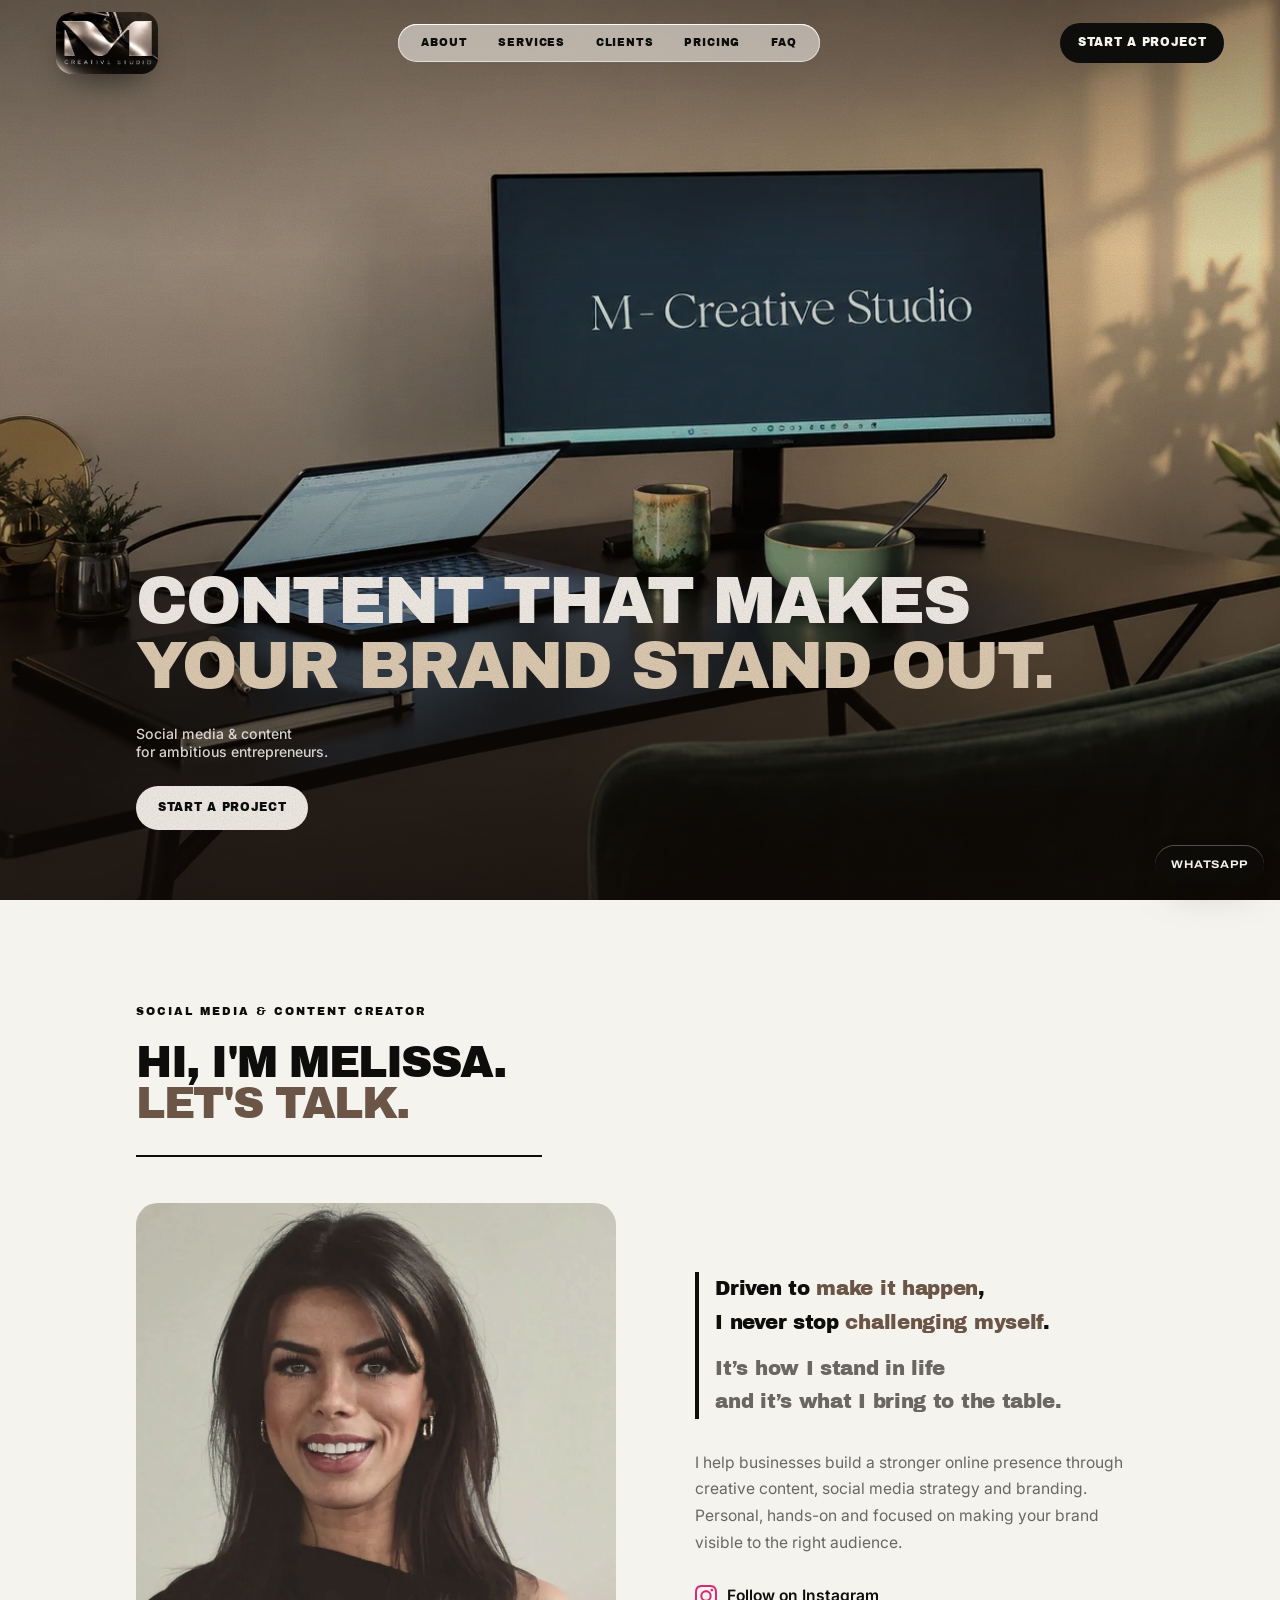
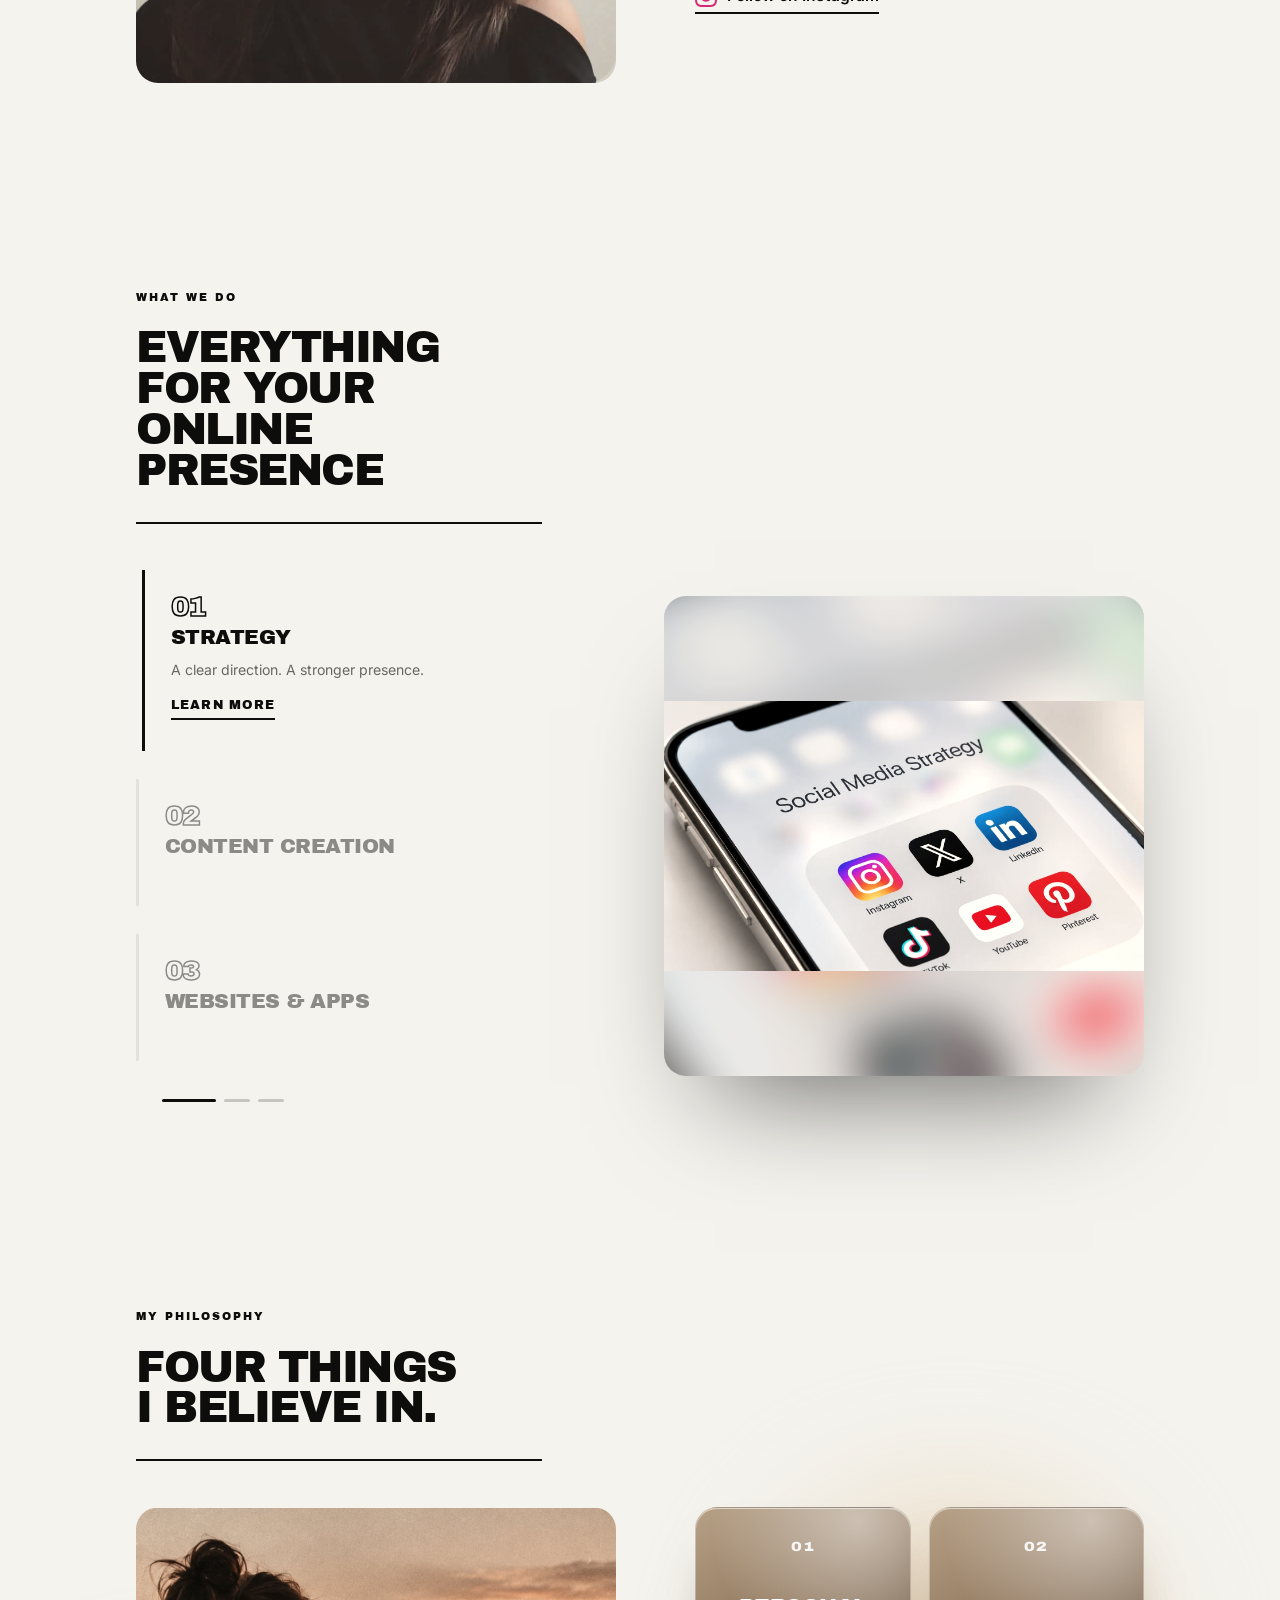
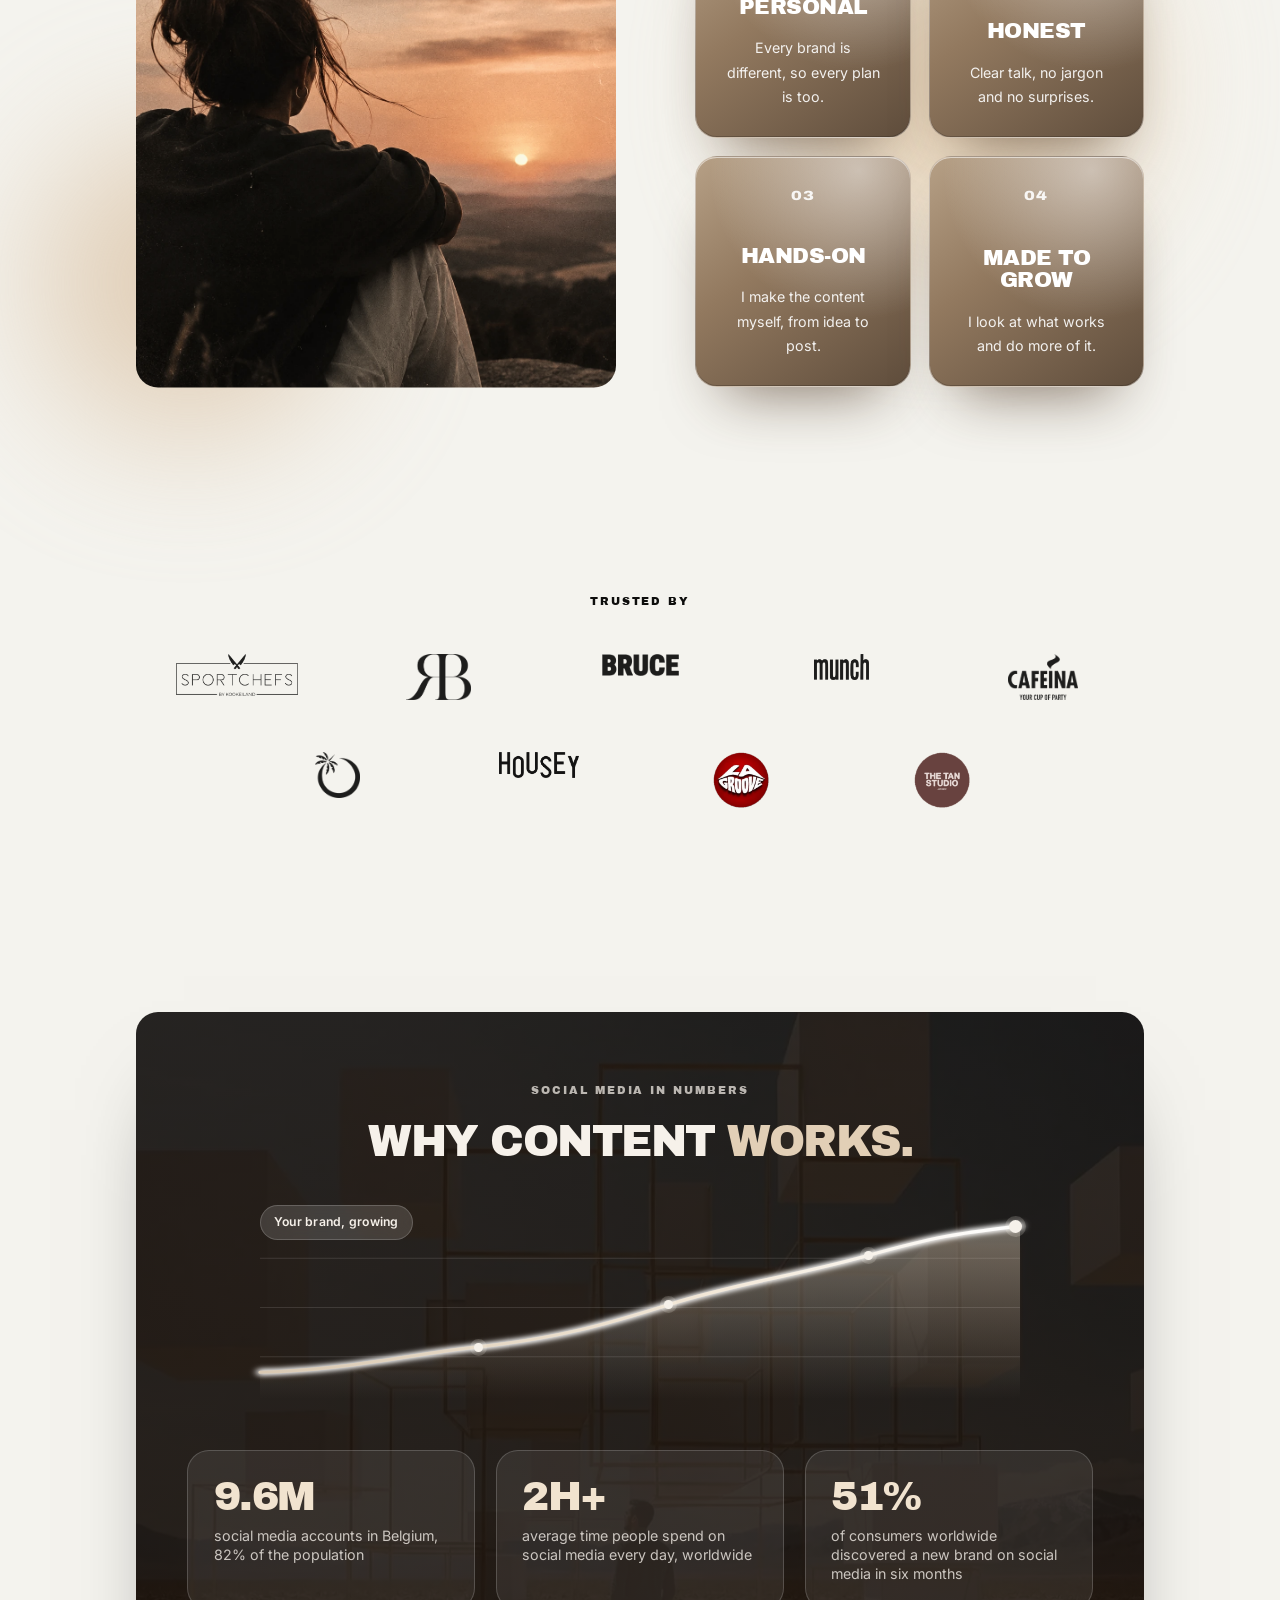
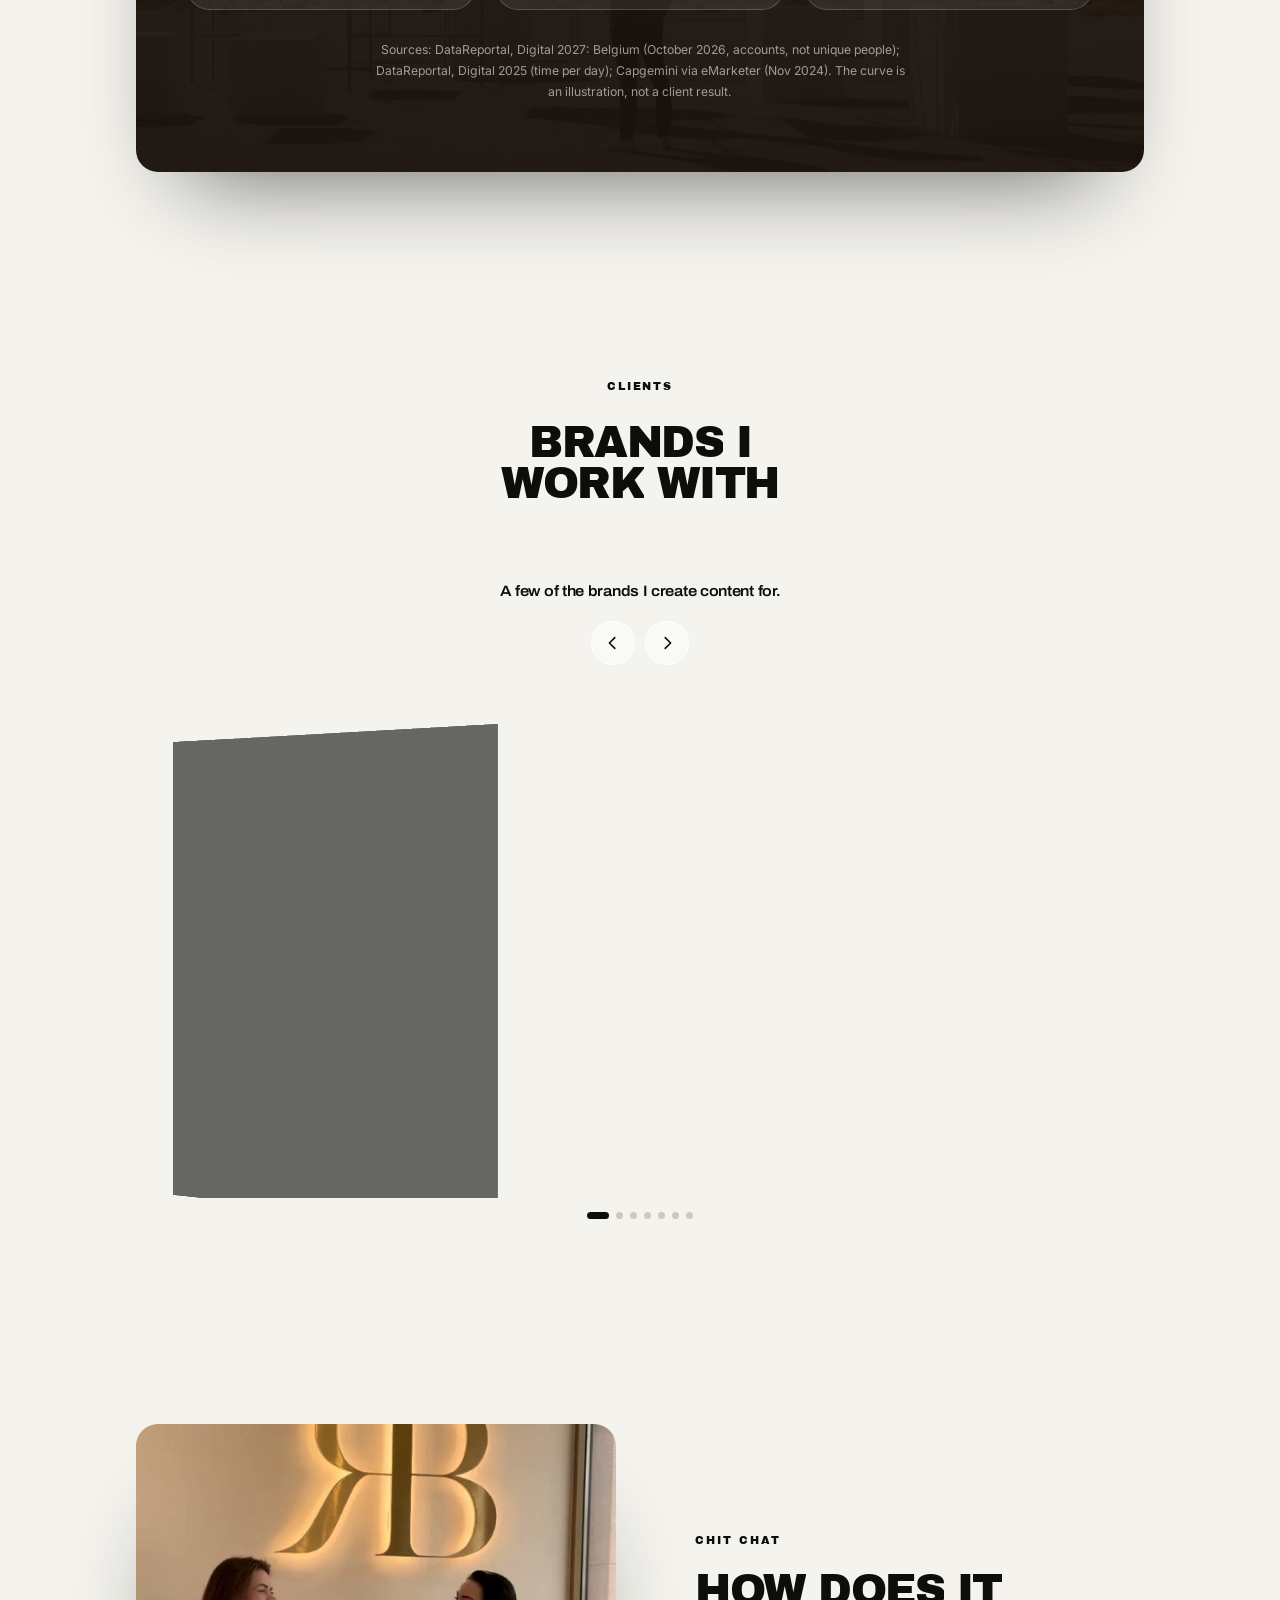
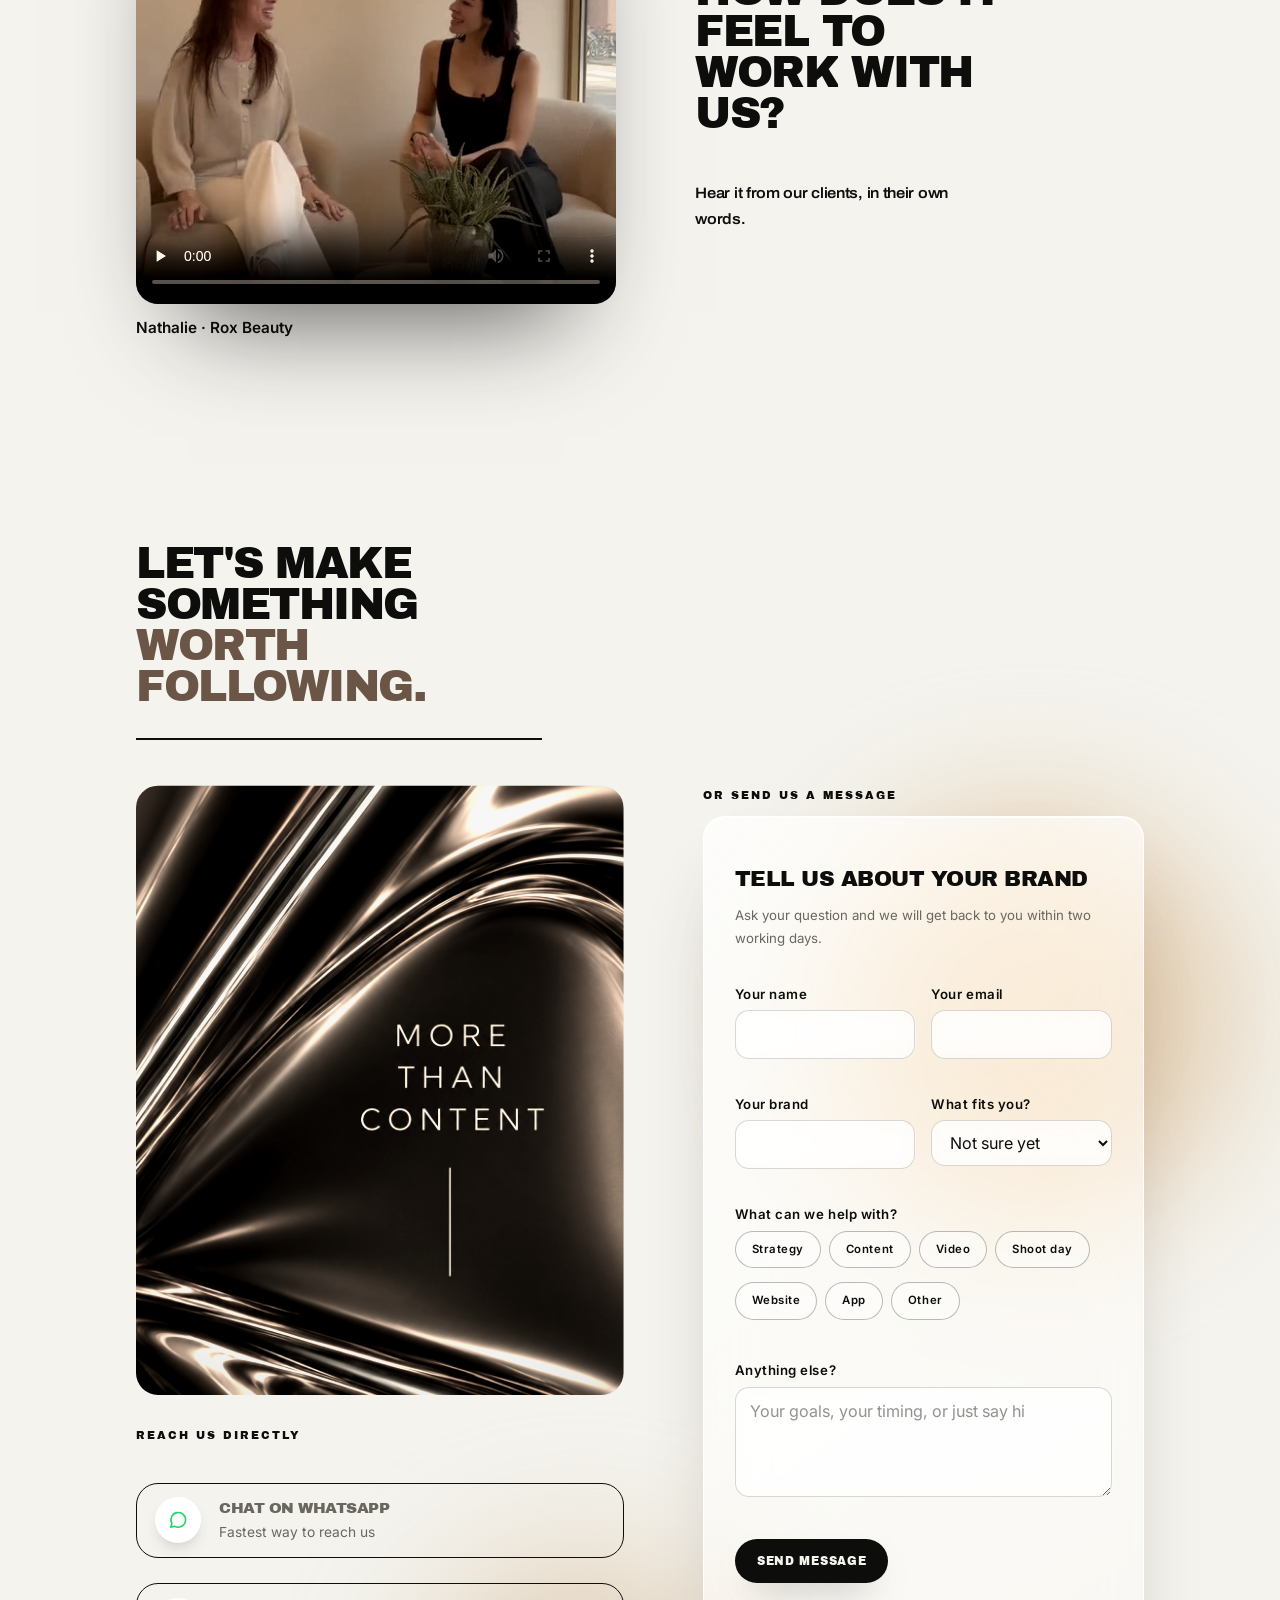
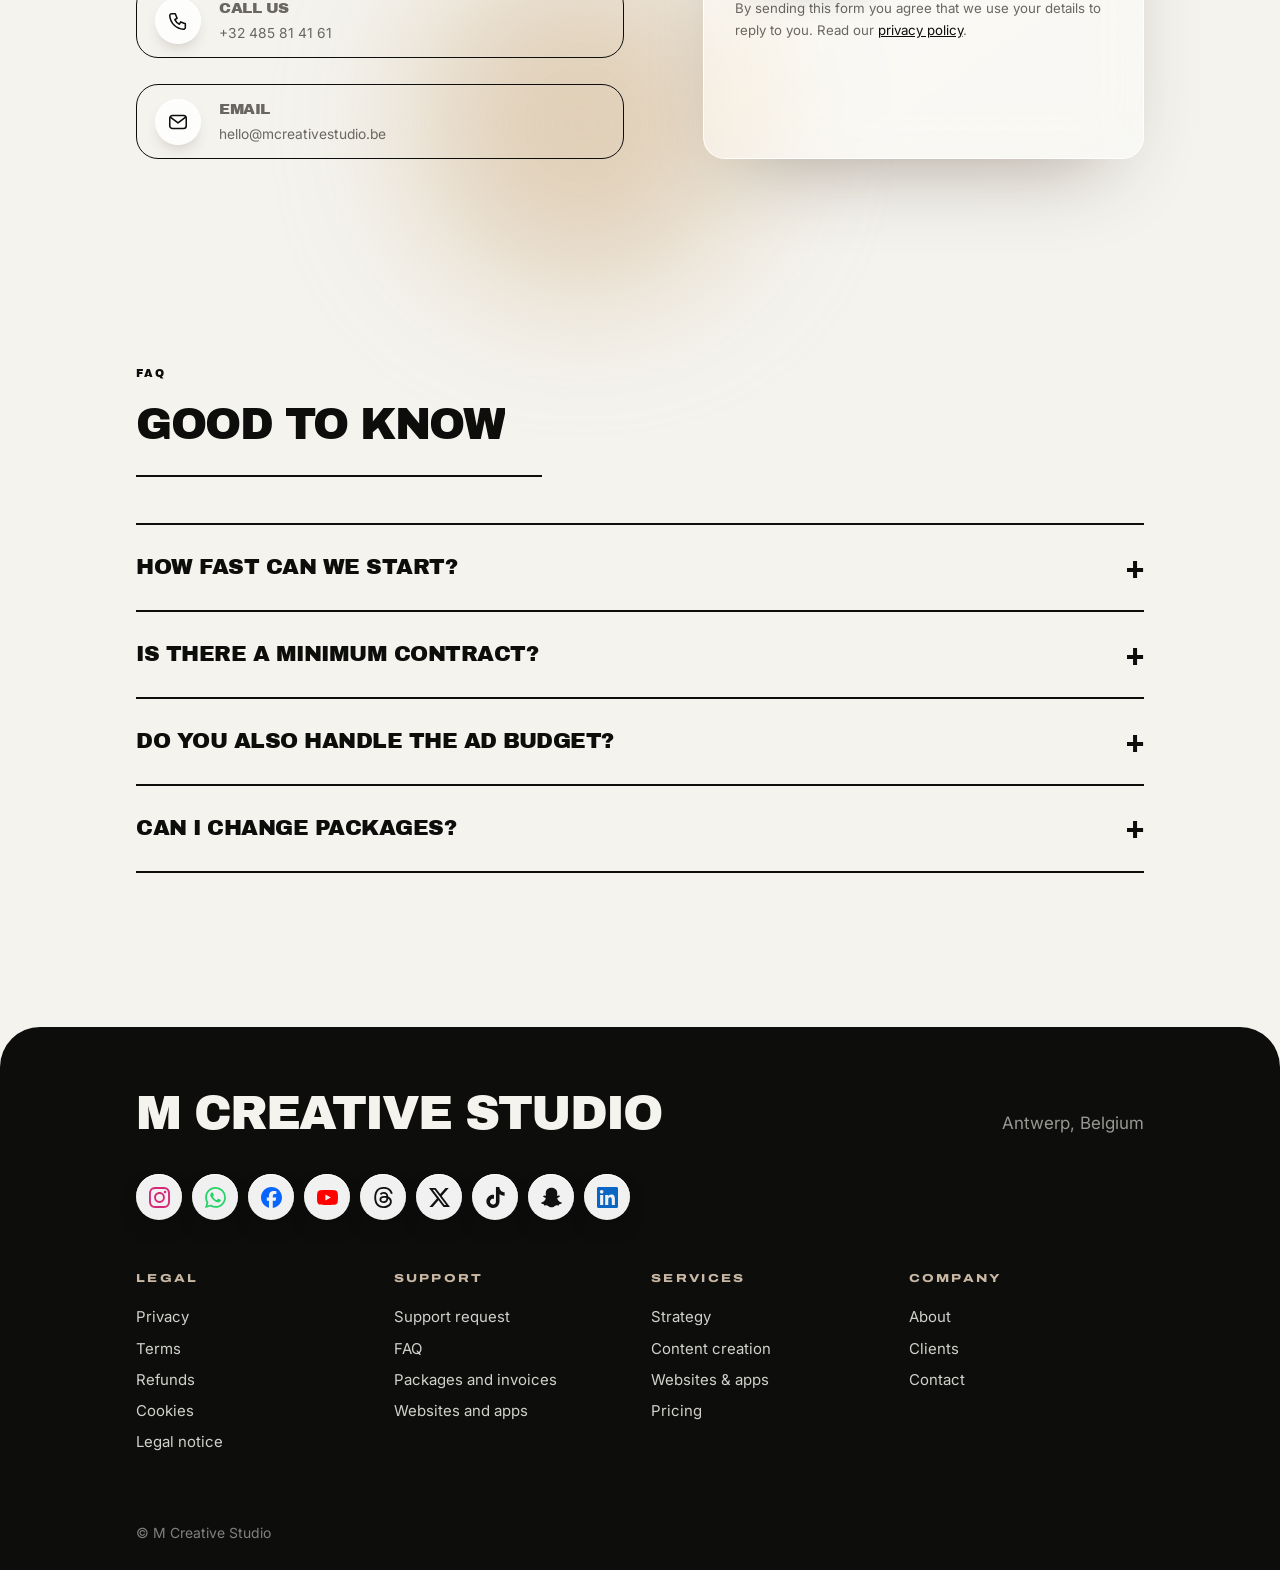
==== index.html @ 4e88f864 "Logos 5+4, square video, contact icons, spacing" ====
<!doctype html>
<html lang="en">
<head>
<meta charset="utf-8">
<meta name="viewport" content="width=device-width,initial-scale=1,viewport-fit=cover">
<title>M Creative Studio | Social media & content for ambitious entrepreneurs</title>
<meta name="description" content="Social media and content for ambitious brands. Strategy, content creation, websites and apps. Antwerp, Belgium.">
<link rel="preconnect" href="https://fonts.googleapis.com"><link rel="preconnect" href="https://fonts.gstatic.com" crossorigin>
<link href="https://fonts.googleapis.com/css2?family=Archivo+Black&family=Archivo:wdth,wght@62..125,100..900&family=Inter:wght@300;400;500;600&display=swap" rel="stylesheet">
<link rel="stylesheet" href="mag.css">
</head>
<body>
<a class="skip" href="#contact">Skip to contact</a>
<div class="grain" aria-hidden="true"></div>
<div id="prog" aria-hidden="true"></div>

<header class="nav" id="nav">
  <a class="mark" href="/" aria-label="M Creative Studio, home"><img src="img/logo-full.jpg" alt="M Creative Studio" width="104" height="63"></a>
  <nav aria-label="Main"><a href="#about">About</a><a href="#services">Services</a><a href="#clients">Clients</a><a href="#pricing">Pricing</a><a href="#faq">FAQ</a></nav>
  <a class="pill dark" href="#contact">Start a project</a>
</header>

<main>
<!-- HERO -->
<section class="hero" id="top">
  <figure class="hero-bg"><img src="img/hero.webp" alt="M Creative Studio workspace" fetchpriority="high"></figure>
  <div class="hero-in">
    <h1 class="mega">
      <span class="ln"><span>Content that makes</span></span>
      <span class="ln br"><span>your brand stand out.</span></span>
    </h1>
    <p class="sub">Social media &amp; content<br>for ambitious entrepreneurs.</p>
    <a class="pill light" href="#contact">Start a project</a>
  </div>
</section>



<!-- INTRO / MELISSA -->
<section class="intro wrap" id="about">
  <p class="lab rv">Social Media &amp; Content Creator</p>
  <h2 class="mega2 rv">Hi, I'm Melissa.<br><em>Let's talk.</em></h2>
  <div class="intro-grid">
    <figure class="photo tilt-l rv"><img src="img/melissa.webp" alt="Melissa, founder of M Creative Studio" loading="lazy"></figure>
    <div class="intro-copy">
      <blockquote class="rv"><p>Driven to <em>make it happen</em>,<br class="bq">I never stop <em>challenging myself</em>.</p><p>It’s how I stand in life<br class="bq">and it’s what I bring to the table.</p></blockquote>
      <p class="rv">I help businesses build a stronger online presence through creative content, social media strategy and branding. Personal, hands-on and focused on making your brand visible to the right audience.</p>
      <a class="ig rv" href="https://www.instagram.com/mcreativestudio.be" target="_blank" rel="noopener"><svg class="igi" viewBox="0 0 24 24" aria-hidden="true"><path fill="currentColor" d="M7.0301.084c-1.2768.0602-2.1487.264-2.911.5634-.7888.3075-1.4575.72-2.1228 1.3877-.6652.6677-1.075 1.3368-1.3802 2.127-.2954.7638-.4956 1.6365-.552 2.914-.0564 1.2775-.0689 1.6882-.0626 4.947.0062 3.2586.0206 3.6671.0825 4.9473.061 1.2765.264 2.1482.5635 2.9107.308.7889.72 1.4573 1.388 2.1228.6679.6655 1.3365 1.0743 2.1285 1.38.7632.295 1.6361.4961 2.9134.552 1.2773.056 1.6884.069 4.9462.0627 3.2578-.0062 3.668-.0207 4.9478-.0814 1.28-.0607 2.147-.2652 2.9098-.5633.7889-.3086 1.4578-.72 2.1228-1.3881.665-.6682 1.0745-1.3378 1.3795-2.1284.2957-.7632.4966-1.636.552-2.9124.056-1.2809.0692-1.6898.063-4.948-.0063-3.2583-.021-3.6668-.0817-4.9465-.0607-1.2797-.264-2.1487-.5633-2.9117-.3084-.7889-.72-1.4568-1.3876-2.1228C21.2982 1.33 20.628.9208 19.8378.6165 19.074.321 18.2017.1197 16.9244.0645 15.6471.0093 15.236-.005 11.977.0014 8.718.0076 8.31.0215 7.0301.0839m.1402 21.6932c-1.17-.0509-1.8053-.2453-2.2287-.408-.5606-.216-.96-.4771-1.3819-.895-.422-.4178-.6811-.8186-.9-1.378-.1644-.4234-.3624-1.058-.4171-2.228-.0595-1.2645-.072-1.6442-.079-4.848-.007-3.2037.0053-3.583.0607-4.848.05-1.169.2456-1.805.408-2.2282.216-.5613.4762-.96.895-1.3816.4188-.4217.8184-.6814 1.3783-.9003.423-.1651 1.0575-.3614 2.227-.4171 1.2655-.06 1.6447-.072 4.848-.079 3.2033-.007 3.5835.005 4.8495.0608 1.169.0508 1.8053.2445 2.228.408.5608.216.96.4754 1.3816.895.4217.4194.6816.8176.9005 1.3787.1653.4217.3617 1.056.4169 2.2263.0602 1.2655.0739 1.645.0796 4.848.0058 3.203-.0055 3.5834-.061 4.848-.051 1.17-.245 1.8055-.408 2.2294-.216.5604-.4763.96-.8954 1.3814-.419.4215-.8181.6811-1.3783.9-.4224.1649-1.0577.3617-2.2262.4174-1.2656.0595-1.6448.072-4.8493.079-3.2045.007-3.5825-.006-4.848-.0608M16.953 5.5864A1.44 1.44 0 1 0 18.39 4.144a1.44 1.44 0 0 0-1.437 1.4424M5.8385 12.012c.0067 3.4032 2.7706 6.1557 6.173 6.1493 3.4026-.0065 6.157-2.7701 6.1506-6.1733-.0065-3.4032-2.771-6.1565-6.174-6.1498-3.403.0067-6.156 2.771-6.1496 6.1738M8 12.0077a4 4 0 1 1 4.008 3.9921A3.9996 3.9996 0 0 1 8 12.0077"/></svg><span>Follow on Instagram</span></a>
    </div>
  </div>
</section>

<!-- SERVICES -->
<section class="services wrap" id="services">
  <p class="lab rv">What we do</p>
  <h2 class="mega2 rv">Everything for your online presence</h2>
  <div class="scene" id="scene">
    <div class="scene-stick">
      <div class="sc-list">
        <div class="sc-item on" data-i="0"><span class="no">01</span><h3>Strategy</h3><p>A clear direction. A stronger presence.</p><a class="more" href="#contact" data-svc="0">Learn more</a></div>
        <div class="sc-item" data-i="1"><span class="no">02</span><h3>Content creation</h3><p>Made to capture attention. Designed to feel like you.</p><a class="more" href="#contact" data-svc="1">Learn more</a></div>
        <div class="sc-item" data-i="2"><span class="no">03</span><h3>Websites &amp; apps</h3><p>Your business. Beautifully brought online.</p><a class="more" href="#contact" data-svc="2">Learn more</a></div>
        <div class="sc-dots"><i class="on"></i><i></i><i></i></div>
      </div>
      <div class="sc-media">
        <img class="on" src="img/strategy.webp" alt="Social media strategy" loading="eager">
        <img src="img/content-wide.webp" alt="Content creation" loading="eager">
        <img src="img/web-story.webp" alt="Websites and apps" loading="eager">
      </div>
    </div>
  </div>
</section>

<!-- PHILOSOPHY -->
<section class="phil wrap lit"><i class="bl a"></i><i class="bl b"></i>
  <p class="lab rv">My philosophy</p>
  <h2 class="mega2 rv">Four things<br>I believe in.</h2>
  <div class="phil-grid">
    <figure class="photo tilt-l rv"><img src="img/dromer.webp" alt="" loading="lazy"></figure>
    <ol class="beliefs">
      <li class="rv"><b>01</b><h3>Personal</h3><p>Every brand is different, so every plan is too.</p></li>
      <li class="rv"><b>02</b><h3>Honest</h3><p>Clear talk, no jargon and no surprises.</p></li>
      <li class="rv"><b>03</b><h3>Hands-on</h3><p>I make the content myself, from idea to post.</p></li>
      <li class="rv"><b>04</b><h3>Made to grow</h3><p>I look at what works and do more of it.</p></li>
    </ol>
  </div>
</section>

<!-- TRUSTED BY -->
<section class="trusted wrap" id="clients">
  <p class="lab center rv">Trusted by</p>
  <ul class="logos rv">
    <li><img src="img/l_sport.png" alt="Sportchefs by Kookeiland" loading="lazy"></li>
    <li><img src="img/l_rox.png" alt="Rox Beauty" loading="lazy"></li>
    <li><img src="img/l_bruce.png" alt="Bruce Catering" loading="lazy"></li>
    <li><img src="img/l_munch.png" alt="Munch Superfood" loading="lazy"></li>
    <li><img src="img/l_cafeina.png" alt="Cafeina" loading="lazy"></li>
    <li><img src="img/l_nomad.png" alt="Nomad Antwerpen" loading="lazy"></li>
    <li><img src="img/l_housey_c.png" alt="Housey" loading="lazy"></li>
    <li><img src="img/l_lagroove_c.png" alt="La Groove" loading="lazy"></li>
    <li><img src="img/l_tanstudio_c.png" alt="The Tan Studio Antwerp" loading="lazy"></li>
  </ul>
</section>
<!-- NUMBERS -->
<section class="wrap lit" id="results"><i class="bl a"></i>
  <div class="bigcard rv">
    <div class="inner">
      <p class="lab">Social media in numbers</p>
      <h2 class="mega2">Why content <em>works.</em></h2>
      <div class="chartbox rv" role="img" aria-label="Illustration of a rising growth curve">
        <svg viewBox="0 0 800 270" preserveAspectRatio="none" aria-hidden="true">
          <defs>
            <filter id="gb" x="-10%" y="-40%" width="120%" height="180%"><feGaussianBlur stdDeviation="4"/></filter>
            <linearGradient id="cg" x1="0" y1="0" x2="1" y2="0"><stop offset="0" stop-color="#d9c9b3"/><stop offset=".6" stop-color="#f3e8d8"/><stop offset="1" stop-color="#ffffff"/></linearGradient>
            <linearGradient id="ca" x1="0" y1="0" x2="0" y2="1"><stop offset="0" stop-color="#e4d6c2" stop-opacity=".42"/><stop offset="1" stop-color="#e4d6c2" stop-opacity="0"/></linearGradient>
          </defs>
          <g class="grid"><line x1="0" y1="70" x2="800" y2="70"/><line x1="0" y1="140" x2="800" y2="140"/><line x1="0" y1="210" x2="800" y2="210"/></g>
          <path class="area" d="M0,232 C90,229 150,208 230,196 S360,166 430,136 S560,96 640,66 S740,34 800,24 L800,270 L0,270 Z" fill="url(#ca)"/>
          <path class="glow" pathLength="1" d="M0,232 C90,229 150,208 230,196 S360,166 430,136 S560,96 640,66 S740,34 800,24" fill="none" stroke="#fff" stroke-width="7" stroke-linecap="round" vector-effect="non-scaling-stroke" filter="url(#gb)"/>
          <path class="line" pathLength="1" d="M0,232 C90,229 150,208 230,196 S360,166 430,136 S560,96 640,66 S740,34 800,24" fill="none" stroke="url(#cg)" stroke-width="3.2" stroke-linecap="round" vector-effect="non-scaling-stroke"/>
        </svg>
        <i class="dt d1" style="left:28.75%;top:72.6%"></i><i class="dt d2" style="left:53.75%;top:50.4%"></i><i class="dt d3" style="left:80%;top:24.4%"></i><i class="dt end" style="left:99.4%;top:8.9%"></i>
        <span class="chip">Your brand, growing</span>
      </div>
      <div class="stats3">
        <div class="stat3"><b><span data-n="9.7" data-d="1">0</span>M</b><span class="t">social media accounts in Belgium, 82% of the population</span></div>
        <div class="stat3"><b><span data-n="2" data-d="0">0</span>h+</b><span class="t">average time people spend on social media every day, worldwide</span></div>
        <div class="stat3"><b><span data-n="51" data-d="0">0</span>%</b><span class="t">of consumers worldwide discovered a new brand on social media in six months</span></div>
      </div>
      <p class="fine">Sources: DataReportal, Digital 2027: Belgium (October 2026, accounts, not unique people); DataReportal, Digital 2025 (time per day); Capgemini via eMarketer (Nov 2024). The curve is an illustration, not a client result.</p>
    </div>
  </div>
</section>

<!-- BRANDS -->
<section class="work wrap" id="work">
  <div class="ch">
    <p class="lab rv">Clients</p>
    <h2 class="mega2 rv">Brands I<br>work with</h2>
    <p class="lead rv">A few of the brands I create content for.</p>
    <div class="arrows rv"><button id="prev" aria-label="Previous"><svg viewBox="0 0 20 20" fill="none" stroke="currentColor" stroke-width="1.8" stroke-linecap="round" stroke-linejoin="round"><path d="M12 4l-6 6 6 6"/></svg></button><button id="next" aria-label="Next"><svg viewBox="0 0 20 20" fill="none" stroke="currentColor" stroke-width="1.8" stroke-linecap="round" stroke-linejoin="round"><path d="M8 4l6 6-6 6"/></svg></button></div>
  </div>
  <div class="stage3d" id="stage" tabindex="0" aria-label="Brands I work with, drag to rotate"><div class="ring" id="ring">
    <div class="case" role="group" aria-label="Sportchefs by Kookeiland" data-client="0"><div class="im"><img src="img/c_sport.webp" alt="" loading="eager"></div><div class="m"><b>Sportchefs by Kookeiland</b><span>Food &amp; sport</span></div></div>
    <div class="case" role="group" aria-label="Rox Beauty" data-client="1"><div class="im"><img src="img/c_rox.webp" alt="" loading="eager"></div><div class="m"><b>Rox Beauty</b><span>Beauty</span></div></div>
    <div class="case" role="group" aria-label="Bruce Catering" data-client="2"><div class="im"><img src="img/c_bruce.webp" alt="" loading="eager"><span class="vbadge" aria-label="Video"><svg viewBox="0 0 24 24" fill="none" stroke="currentColor" stroke-width="1.8" stroke-linecap="round" stroke-linejoin="round" aria-hidden="true"><rect x="3" y="6.5" width="13" height="11" rx="3"/><path d="M16 10.5l5-3v9l-5-3z"/></svg></span></div><div class="m"><b>Bruce Catering</b><span>Catering</span></div></div>
    <div class="case" role="group" aria-label="Munch Superfood" data-client="3"><div class="im"><img src="img/c_munch.webp" alt="" loading="eager"></div><div class="m"><b>Munch Superfood</b><span>Superfood</span></div></div>
    <div class="case" role="group" aria-label="Cafeina" data-client="4"><div class="im"><img src="img/c_cafeina.webp" alt="" loading="eager"></div><div class="m"><b>Cafeina</b><span>Party &amp; coffee</span></div></div>
    <div class="case" role="group" aria-label="Nomad Antwerpen" data-client="5"><div class="im"><img src="img/c_nomad.webp" alt="" loading="eager"></div><div class="m"><b>Nomad Antwerpen</b><span>Restaurant</span></div></div>
    <a class="case last" href="#contact"><div class="im"><h3>Your brand could be next</h3><span class="btn">Start a project</span></div></a>
  </div></div>
  <div class="dots" id="dots"></div>
</section>

<!-- REVIEW -->
<section class="review wrap">
  <div class="rev-grid">
    <figure class="rvid rv"><video id="rv" poster="img/review-poster.jpg" preload="none" playsinline controls><source src="media/review.mp4" type="video/mp4"></video><figcaption>Nathalie · Rox Beauty</figcaption></figure>
    <div>
      <p class="lab rv">Chit chat</p>
      <h2 class="mega2 rv">How does it feel to work with us?</h2>
      <p class="lead rv">Hear it from our clients, in their own words.</p>
    </div>
  </div>
</section>

<!-- PRICING -->


<!-- CONTACT -->
<section class="contact wrap lit" id="contact"><i class="bl a"></i><i class="bl b"></i>
  <h2 class="mega2 rv">Let's make something <em>worth following.</em></h2>
  <div class="contact-grid">
    <div class="quick">
      <figure class="photo tilt-l rv"><img src="img/morethan-hd.jpg" alt="More than content" loading="lazy" style="object-position:50% 55%"></figure>
      <p class="lab rv">Reach us directly</p>
      <a class="q rv" href="https://wa.me/32485814161" target="_blank" rel="noopener"><svg class="qi" viewBox="0 0 24 24" fill="none" stroke="currentColor" stroke-width="1.7" stroke-linecap="round" stroke-linejoin="round" aria-hidden="true"><path d="M4 20l1.4-4.1A8 8 0 1 1 8.2 18.7L4 20z"/></svg><span class="qt"><b>Chat on WhatsApp</b><span>Fastest way to reach us</span></span></a>
      <a class="q rv" href="tel:+32485814161"><svg class="qi" viewBox="0 0 24 24" fill="none" stroke="currentColor" stroke-width="1.7" stroke-linecap="round" stroke-linejoin="round" aria-hidden="true"><path d="M5 4h4l2 5-2.5 1.5a11 11 0 0 0 5 5L15 13l5 2v4a2 2 0 0 1-2 2A16 16 0 0 1 3 6a2 2 0 0 1 2-2z"/></svg><span class="qt"><b>Call us</b><span>+32 485 81 41 61</span></span></a>
      <a class="q rv" href="mailto:hello@mcreativestudio.be"><svg class="qi" viewBox="0 0 24 24" fill="none" stroke="currentColor" stroke-width="1.7" stroke-linecap="round" stroke-linejoin="round" aria-hidden="true"><rect x="3" y="5" width="18" height="14" rx="3"/><path d="M4 7l8 6 8-6"/></svg><span class="qt"><b>Email</b><span>hello@mcreativestudio.be</span></span></a>
    </div>
    <div>
      <p class="lab rv">Or send us a message</p>
      <form id="form" class="form rv" name="quote" method="POST" data-netlify="true" netlify-honeypot="bot">
        <input type="hidden" name="form-name" value="quote">
        <p class="hp"><label>Leave empty <input name="bot"></label></p>
        <h3>Tell us about your brand</h3>
        <p class="fine">Ask your question and we will get back to you within two working days.</p>
        <div class="row"><div><label for="n">Your name</label><input id="n" name="name" type="text" autocomplete="name" required></div><div><label for="e">Your email</label><input id="e" name="email" type="email" autocomplete="email" required></div></div>
        <div class="row"><div><label for="b">Your brand</label><input id="b" name="brand" type="text" autocomplete="organization"></div>
          <div><label for="p">What fits you?</label><select id="p" name="package"><option value="Not sure yet">Not sure yet</option><option value="Start">Start · €590 / month</option><option value="Growth">Growth · €1,290 / month</option><option value="Studio">Studio · €2,490 / month</option><option value="Custom">Something custom</option></select></div></div>
        <div><span class="lbl">What can we help with?</span><div class="chips">
          <label><input type="checkbox" name="need" value="Strategy"><span>Strategy</span></label><label><input type="checkbox" name="need" value="Content"><span>Content</span></label><label><input type="checkbox" name="need" value="Video"><span>Video</span></label><label><input type="checkbox" name="need" value="Shoot day"><span>Shoot day</span></label><label><input type="checkbox" name="need" value="Website"><span>Website</span></label><label><input type="checkbox" name="need" value="App"><span>App</span></label><label><input type="checkbox" name="need" value="Other"><span>Other</span></label></div></div>
        <div><label for="m">Anything else?</label><textarea id="m" name="message" placeholder="Your goals, your timing, or just say hi"></textarea></div>
        <button class="pill dark send" type="submit">Send message</button>
        <p class="fine">By sending this form you agree that we use your details to reply to you. Read our <a href="privacy.html" style="text-decoration:underline">privacy policy</a>.</p>
        <div class="ok" role="status" hidden><b>Thank you, we got your message.</b><p>We will get back to you within two working days.</p></div>
      </form>
    </div>
  </div>
</section>

<!-- FAQ -->
<section class="faq wrap" id="faq">
  <p class="lab rv">FAQ</p>
  <h2 class="mega2 rv">Good to know</h2>
  <div class="qa">
    <details class="rv"><summary>How fast can we start?</summary><p>After a short intro call we can usually start within two weeks.</p></details>
    <details class="rv"><summary>Is there a minimum contract?</summary><p>Packages run monthly. We suggest at least three months to see real results.</p></details>
    <details class="rv"><summary>Do you also handle the ad budget?</summary><p>We set up and manage your campaigns. The ad budget is paid directly to the platform and is not included in our fee.</p></details>
    <details class="rv"><summary>Can I change packages?</summary><p>Yes. Start small and move up, or ask for a custom quote.</p></details>
  </div>
</section>
</main>

<footer class="foot">
  <div class="wrap">
    <div class="foot-top"><b class="foot-brand">M Creative Studio</b><span>Antwerp, Belgium</span></div>
    <div class="soc" role="list" aria-label="Social media">
        <a class="ig" href="https://www.instagram.com/mcreativestudio.be/" target="_blank" rel="noopener" aria-label="Instagram"><svg viewBox="0 0 24 24" aria-hidden="true"><path fill="currentColor" d="M7.0301.084c-1.2768.0602-2.1487.264-2.911.5634-.7888.3075-1.4575.72-2.1228 1.3877-.6652.6677-1.075 1.3368-1.3802 2.127-.2954.7638-.4956 1.6365-.552 2.914-.0564 1.2775-.0689 1.6882-.0626 4.947.0062 3.2586.0206 3.6671.0825 4.9473.061 1.2765.264 2.1482.5635 2.9107.308.7889.72 1.4573 1.388 2.1228.6679.6655 1.3365 1.0743 2.1285 1.38.7632.295 1.6361.4961 2.9134.552 1.2773.056 1.6884.069 4.9462.0627 3.2578-.0062 3.668-.0207 4.9478-.0814 1.28-.0607 2.147-.2652 2.9098-.5633.7889-.3086 1.4578-.72 2.1228-1.3881.665-.6682 1.0745-1.3378 1.3795-2.1284.2957-.7632.4966-1.636.552-2.9124.056-1.2809.0692-1.6898.063-4.948-.0063-3.2583-.021-3.6668-.0817-4.9465-.0607-1.2797-.264-2.1487-.5633-2.9117-.3084-.7889-.72-1.4568-1.3876-2.1228C21.2982 1.33 20.628.9208 19.8378.6165 19.074.321 18.2017.1197 16.9244.0645 15.6471.0093 15.236-.005 11.977.0014 8.718.0076 8.31.0215 7.0301.0839m.1402 21.6932c-1.17-.0509-1.8053-.2453-2.2287-.408-.5606-.216-.96-.4771-1.3819-.895-.422-.4178-.6811-.8186-.9-1.378-.1644-.4234-.3624-1.058-.4171-2.228-.0595-1.2645-.072-1.6442-.079-4.848-.007-3.2037.0053-3.583.0607-4.848.05-1.169.2456-1.805.408-2.2282.216-.5613.4762-.96.895-1.3816.4188-.4217.8184-.6814 1.3783-.9003.423-.1651 1.0575-.3614 2.227-.4171 1.2655-.06 1.6447-.072 4.848-.079 3.2033-.007 3.5835.005 4.8495.0608 1.169.0508 1.8053.2445 2.228.408.5608.216.96.4754 1.3816.895.4217.4194.6816.8176.9005 1.3787.1653.4217.3617 1.056.4169 2.2263.0602 1.2655.0739 1.645.0796 4.848.0058 3.203-.0055 3.5834-.061 4.848-.051 1.17-.245 1.8055-.408 2.2294-.216.5604-.4763.96-.8954 1.3814-.419.4215-.8181.6811-1.3783.9-.4224.1649-1.0577.3617-2.2262.4174-1.2656.0595-1.6448.072-4.8493.079-3.2045.007-3.5825-.006-4.848-.0608M16.953 5.5864A1.44 1.44 0 1 0 18.39 4.144a1.44 1.44 0 0 0-1.437 1.4424M5.8385 12.012c.0067 3.4032 2.7706 6.1557 6.173 6.1493 3.4026-.0065 6.157-2.7701 6.1506-6.1733-.0065-3.4032-2.771-6.1565-6.174-6.1498-3.403.0067-6.156 2.771-6.1496 6.1738M8 12.0077a4 4 0 1 1 4.008 3.9921A3.9996 3.9996 0 0 1 8 12.0077"/></svg></a>
        <a class="wa" href="https://wa.me/32485814161" target="_blank" rel="noopener" aria-label="WhatsApp"><svg viewBox="0 0 24 24" aria-hidden="true"><path fill="currentColor" d="M17.472 14.382c-.297-.149-1.758-.867-2.03-.967-.273-.099-.471-.148-.67.15-.197.297-.767.966-.94 1.164-.173.199-.347.223-.644.075-.297-.15-1.255-.463-2.39-1.475-.883-.788-1.48-1.761-1.653-2.059-.173-.297-.018-.458.13-.606.134-.133.298-.347.446-.52.149-.174.198-.298.298-.497.099-.198.05-.371-.025-.52-.075-.149-.669-1.612-.916-2.207-.242-.579-.487-.5-.669-.51-.173-.008-.371-.01-.57-.01-.198 0-.52.074-.792.372-.272.297-1.04 1.016-1.04 2.479 0 1.462 1.065 2.875 1.213 3.074.149.198 2.096 3.2 5.077 4.487.709.306 1.262.489 1.694.625.712.227 1.36.195 1.871.118.571-.085 1.758-.719 2.006-1.413.248-.694.248-1.289.173-1.413-.074-.124-.272-.198-.57-.347m-5.421 7.403h-.004a9.87 9.87 0 01-5.031-1.378l-.361-.214-3.741.982.998-3.648-.235-.374a9.86 9.86 0 01-1.51-5.26c.001-5.45 4.436-9.884 9.888-9.884 2.64 0 5.122 1.03 6.988 2.898a9.825 9.825 0 012.893 6.994c-.003 5.45-4.437 9.884-9.885 9.884m8.413-18.297A11.815 11.815 0 0012.05 0C5.495 0 .16 5.335.157 11.892c0 2.096.547 4.142 1.588 5.945L.057 24l6.305-1.654a11.882 11.882 0 005.683 1.448h.005c6.554 0 11.89-5.335 11.893-11.893a11.821 11.821 0 00-3.48-8.413Z"/></svg></a>
        <a class="fb soon" href="#" data-soon="1" aria-disabled="true" aria-label="Facebook" title="Facebook (link follows)"><svg viewBox="0 0 24 24" aria-hidden="true"><path fill="currentColor" d="M9.101 23.691v-7.98H6.627v-3.667h2.474v-1.58c0-4.085 1.848-5.978 5.858-5.978.401 0 .955.042 1.468.103a8.68 8.68 0 0 1 1.141.195v3.325a8.623 8.623 0 0 0-.653-.036 26.805 26.805 0 0 0-.733-.009c-.707 0-1.259.096-1.675.309a1.686 1.686 0 0 0-.679.622c-.258.42-.374.995-.374 1.752v1.297h3.919l-.386 2.103-.287 1.564h-3.246v8.245C19.396 23.238 24 18.179 24 12.044c0-6.627-5.373-12-12-12s-12 5.373-12 12c0 5.628 3.874 10.35 9.101 11.647Z"/></svg></a>
        <a class="yt soon" href="#" data-soon="1" aria-disabled="true" aria-label="YouTube" title="YouTube (link follows)"><svg viewBox="0 0 24 24" aria-hidden="true"><path fill="currentColor" d="M23.498 6.186a3.016 3.016 0 0 0-2.122-2.136C19.505 3.545 12 3.545 12 3.545s-7.505 0-9.377.505A3.017 3.017 0 0 0 .502 6.186C0 8.07 0 12 0 12s0 3.93.502 5.814a3.016 3.016 0 0 0 2.122 2.136c1.871.505 9.376.505 9.376.505s7.505 0 9.377-.505a3.015 3.015 0 0 0 2.122-2.136C24 15.93 24 12 24 12s0-3.93-.502-5.814zM9.545 15.568V8.432L15.818 12l-6.273 3.568z"/></svg></a>
        <a class="th soon" href="#" data-soon="1" aria-disabled="true" aria-label="Threads" title="Threads (link follows)"><svg viewBox="0 0 24 24" aria-hidden="true"><path fill="currentColor" d="M12.186 24h-.007c-3.581-.024-6.334-1.205-8.184-3.509C2.35 18.44 1.5 15.586 1.472 12.01v-.017c.03-3.579.879-6.43 2.525-8.482C5.845 1.205 8.6.024 12.18 0h.014c2.746.02 5.043.725 6.826 2.098 1.677 1.29 2.858 3.13 3.509 5.467l-2.04.569c-1.104-3.96-3.898-5.984-8.304-6.015-2.91.022-5.11.936-6.54 2.717C4.307 6.504 3.616 8.914 3.589 12c.027 3.086.718 5.496 2.057 7.164 1.43 1.783 3.631 2.698 6.54 2.717 2.623-.02 4.358-.631 5.8-2.045 1.647-1.613 1.618-3.593 1.09-4.798-.31-.71-.873-1.3-1.634-1.75-.192 1.352-.622 2.446-1.284 3.272-.886 1.102-2.14 1.704-3.73 1.79-1.202.065-2.361-.218-3.259-.801-1.063-.689-1.685-1.74-1.752-2.964-.065-1.19.408-2.285 1.33-3.082.88-.76 2.119-1.207 3.583-1.291a13.853 13.853 0 0 1 3.02.142c-.126-.742-.375-1.332-.75-1.757-.513-.586-1.308-.883-2.359-.89h-.029c-.844 0-1.992.232-2.721 1.32L7.734 7.847c.98-1.454 2.568-2.256 4.478-2.256h.044c3.194.02 5.097 1.975 5.287 5.388.108.046.216.094.321.142 1.49.7 2.58 1.761 3.154 3.07.797 1.82.871 4.79-1.548 7.158-1.85 1.81-4.094 2.628-7.277 2.65Zm1.003-11.69c-.242 0-.487.007-.739.021-1.836.103-2.98.946-2.916 2.143.067 1.256 1.452 1.839 2.784 1.767 1.224-.065 2.818-.543 3.086-3.71a10.5 10.5 0 0 0-2.215-.221z"/></svg></a>
        <a class="xx soon" href="#" data-soon="1" aria-disabled="true" aria-label="X" title="X (link follows)"><svg viewBox="0 0 24 24" aria-hidden="true"><path fill="currentColor" d="M18.901 1.153h3.68l-8.04 9.19L24 22.846h-7.406l-5.8-7.584-6.638 7.584H.474l8.6-9.83L0 1.154h7.594l5.243 6.932ZM17.61 20.644h2.039L6.486 3.24H4.298Z"/></svg></a>
        <a class="tt soon" href="#" data-soon="1" aria-disabled="true" aria-label="TikTok" title="TikTok (link follows)"><svg viewBox="0 0 24 24" aria-hidden="true"><path fill="currentColor" d="M12.525.02c1.31-.02 2.61-.01 3.91-.02.08 1.53.63 3.09 1.75 4.17 1.12 1.11 2.7 1.62 4.24 1.79v4.03c-1.44-.05-2.89-.35-4.2-.97-.57-.26-1.1-.59-1.62-.93-.01 2.92.01 5.84-.02 8.75-.08 1.4-.54 2.79-1.35 3.94-1.31 1.92-3.58 3.17-5.91 3.21-1.43.08-2.86-.31-4.08-1.03-2.02-1.19-3.44-3.37-3.65-5.71-.02-.5-.03-1-.01-1.49.18-1.9 1.12-3.72 2.58-4.96 1.66-1.44 3.98-2.13 6.15-1.72.02 1.48-.04 2.96-.04 4.44-.99-.32-2.15-.23-3.02.37-.63.41-1.11 1.04-1.36 1.75-.21.51-.15 1.07-.14 1.61.24 1.64 1.82 3.02 3.5 2.87 1.12-.01 2.19-.66 2.77-1.61.19-.33.4-.67.41-1.06.1-1.79.06-3.57.07-5.36.01-4.03-.01-8.05.02-12.07z"/></svg></a>
        <a class="sc soon" href="#" data-soon="1" aria-disabled="true" aria-label="Snapchat" title="Snapchat (link follows)"><svg viewBox="0 0 24 24" aria-hidden="true"><path fill="currentColor" d="M12.206.793c.99 0 4.347.276 5.93 3.821.529 1.193.403 3.219.299 4.847l-.003.06c-.012.18-.022.345-.03.51.075.045.203.09.401.09.3-.016.659-.12 1.033-.301.165-.088.344-.104.464-.104.182 0 .359.029.509.09.45.149.734.479.734.838.015.449-.39.839-1.213 1.168-.089.029-.209.075-.344.119-.45.135-1.139.36-1.333.81-.09.224-.061.524.12.868l.015.015c.06.136 1.526 3.475 4.791 4.014.255.044.435.27.42.509 0 .075-.015.149-.045.225-.24.569-1.273.988-3.146 1.271-.059.091-.12.375-.164.57-.029.179-.074.36-.134.553-.076.271-.27.405-.555.405h-.03c-.135 0-.313-.031-.538-.074-.36-.075-.765-.135-1.273-.135-.3 0-.599.015-.913.074-.6.104-1.123.464-1.723.884-.853.599-1.826 1.288-3.294 1.288-.06 0-.119-.015-.18-.015h-.149c-1.468 0-2.427-.675-3.279-1.288-.599-.42-1.107-.779-1.707-.884-.314-.045-.629-.074-.928-.074-.54 0-.958.089-1.272.149-.211.043-.391.074-.54.074-.374 0-.523-.224-.583-.42-.061-.192-.09-.389-.135-.567-.046-.181-.105-.494-.166-.57-1.918-.222-2.95-.642-3.189-1.226-.031-.063-.052-.15-.055-.225-.015-.243.165-.465.42-.509 3.264-.54 4.73-3.879 4.791-4.02l.016-.029c.18-.345.224-.645.119-.869-.195-.434-.884-.658-1.332-.809-.121-.029-.24-.074-.346-.119-1.107-.435-1.257-.93-1.197-1.273.09-.479.674-.793 1.168-.793.146 0 .27.029.383.074.42.194.789.3 1.104.3.234 0 .384-.06.465-.105l-.046-.569c-.098-1.626-.225-3.651.307-4.837C7.392 1.077 10.739.807 11.727.807l.419-.015h.06z"/></svg></a>
        <a class="li soon" href="#" data-soon="1" aria-disabled="true" aria-label="LinkedIn" title="LinkedIn (link follows)"><svg viewBox="0 0 24 24" aria-hidden="true"><path fill="currentColor" d="M20.447 20.452h-3.554v-5.569c0-1.328-.027-3.037-1.852-3.037-1.853 0-2.136 1.445-2.136 2.939v5.667H9.351V9h3.414v1.561h.046c.477-.9 1.637-1.85 3.37-1.85 3.601 0 4.267 2.37 4.267 5.455v6.286zM5.337 7.433c-1.144 0-2.063-.926-2.063-2.065 0-1.138.92-2.063 2.063-2.063 1.14 0 2.064.925 2.064 2.063 0 1.139-.925 2.065-2.064 2.065zm1.782 13.019H3.555V9h3.564v11.452zM22.225 0H1.771C.792 0 0 .774 0 1.729v20.542C0 23.227.792 24 1.771 24h20.451C23.2 24 24 23.227 24 22.271V1.729C24 .774 23.2 0 22.222 0h.003z"/></svg></a>
      </div>
    <div class="foot-cols">
      <nav aria-label="Legal"><h4>Legal</h4><a href="privacy.html">Privacy</a><a href="terms.html">Terms</a><a href="refunds.html">Refunds</a><a href="cookies.html">Cookies</a><a href="legal-notice.html">Legal notice</a></nav>
      <nav aria-label="Support"><h4>Support</h4><a href="support.html">Support request</a><a href="faq.html">FAQ</a><a href="faq.html#package">Packages and invoices</a><a href="faq.html#web">Websites and apps</a></nav>
      <nav aria-label="Services"><h4>Services</h4><a href="#services" data-svcjump="0">Strategy</a><a href="#services" data-svcjump="1">Content creation</a><a href="#services" data-svcjump="2">Websites &amp; apps</a><a href="#pricing">Pricing</a></nav>
      <nav aria-label="Company"><h4>Company</h4><a href="#about">About</a><a href="#clients">Clients</a><a href="#contact">Contact</a></nav>
    </div>
    <p class="copy">© M Creative Studio</p>
  </div>
</footer>
<a class="wa" href="https://wa.me/32485814161" target="_blank" rel="noopener">WhatsApp</a>


<div class="sheet" id="sheet" hidden role="dialog" aria-modal="true" aria-label="Details">
  <div class="sheet-in">
    <button class="sx" id="sx" type="button" aria-label="Close">&times;</button>
    <div class="sv" id="svPane">
      <p class="lab" id="svN"></p>
      <h3 id="svH"></h3>
      <div class="sv-i" id="svI"></div>
      <h4>What’s included</h4>
      <ul id="svG"></ul>
      <p class="sv-r" id="svR"></p>
      <div class="sv-act"><a class="pill dark" href="#contact" data-close>Start a project</a>
        <div class="nav2"><button type="button" id="svPrev" aria-label="Previous service">&larr;</button><span id="svCount"></span><button type="button" id="svNext" aria-label="Next service">&rarr;</button></div></div>
    </div>
    <div class="cl" id="clPane" hidden>
      <div class="cl-ph"><img id="clImg" src="" alt=""><video id="clVid" playsinline loop controls preload="none" hidden></video></div>
      <div class="cl-tx">
        <p class="lab" id="clCat"></p>
        <h3 id="clName"></h3>
        <p class="cl-p" id="clInfo"></p>
        <div class="cl-tags" id="clTags"></div>
        <div class="sv-act"><a class="pill dark" href="#contact" data-close>Start a project</a>
          <div class="nav2"><button type="button" id="clPrev" aria-label="Previous brand">&larr;</button><span id="clCount"></span><button type="button" id="clNext" aria-label="Next brand">&rarr;</button></div></div>
        <p class="cl-by">Melissa<small>M Creative Studio</small></p>
      </div>
    </div>
  </div>
</div>

<div class="sheet" id="psheet" hidden role="dialog" aria-modal="true" aria-label="Pricing">
  <div class="sheet-in wide lit"><i class="bl a"></i><i class="bl b"></i>
    <button class="sx" id="px" type="button" aria-label="Close">&times;</button>
    <div id="plPane">
      <p class="lab">Pricing</p>
      <h3 class="ph">Clear pricing. <em>No surprises.</em></h3>
      <p class="pl-lead">Pick a monthly package, or ask for something made for you.</p>
      <div class="plans">
    <article class="plan"><h3>Start</h3><p class="for">For brands starting to build a presence.</p><p class="price"><b>€590</b><span>/ month</span></p>
      <ul><li>Content strategy</li><li>8 posts per month</li><li>Basic branded look</li><li>Monthly report</li></ul><a class="pill dark" href="#contact" data-pick="Start">Choose Start</a></article>
    <article class="plan hot"><span class="tag">Most chosen</span><h3>Growth</h3><p class="for">For brands ready to grow faster.</p><p class="price"><b>€1,290</b><span>/ month</span></p>
      <ul><li>Everything in Start</li><li>16 posts and 4 reels</li><li>Content planning</li><li>Community replies</li><li>Monthly call</li></ul><a class="pill light" href="#contact" data-pick="Growth">Choose Growth</a></article>
    <article class="plan"><h3>Studio</h3><p class="for">For brands that want it all handled.</p><p class="price"><b>€2,490</b><span>/ month</span></p>
      <ul><li>Everything in Growth</li><li>Monthly shoot day</li><li>30 posts and 8 reels</li><li>Reporting</li><li>Priority support</li></ul><a class="pill dark" href="#contact" data-pick="Studio">Choose Studio</a></article>
  </div>
  <p class="fine">Prices exclude VAT.</p>
    </div>
    <div id="cuPane">
      <div class="custom"><h3>Something made for you</h3><p>Campaigns, events, one-off shoots or a mix of services. Tell us what you need and we send a quote made for your brand.</p><a class="pill dark" href="#contact" data-pick="Custom">Request a custom quote</a></div>
    </div>
  </div>
</div>
<script src="mag.js"></script>
</body>
</html>
---- mag.css ----
/* M CREATIVE STUDIO · magazine: wit papier, zware brede letters, gekantelde zwart-witfoto's, tekststrook */
:root{--paper:#f4f3ee;--ink:#0d0d0c;--mute:#6a6761;--brown:#6b5546;--sand:#c9b8a4;--line:rgba(13,13,12,.16);
  --ease:cubic-bezier(.22,.9,.24,1);--gut:clamp(20px,5vw,72px);--maxw:1320px}
*,*::before,*::after{box-sizing:border-box;margin:0;padding:0}
html{scroll-behavior:smooth;-webkit-text-size-adjust:100%}
body{background:var(--paper);color:var(--ink);font-family:Inter,system-ui,sans-serif;font-size:clamp(16px,1.15vw + 11px,19px);line-height:1.55;-webkit-font-smoothing:antialiased;overflow-x:clip}
img{display:block;max-width:100%}a{color:inherit;text-decoration:none}ul,ol{list-style:none}
.skip{position:absolute;left:-999px}.skip:focus{left:12px;top:12px;background:#000;color:#fff;padding:8px 14px;z-index:99}
.grain{position:fixed;inset:0;z-index:60;pointer-events:none;opacity:.13;mix-blend-mode:multiply;background-image:url("data:image/svg+xml;utf8,<svg xmlns='http://www.w3.org/2000/svg' width='220' height='220'><filter id='n'><feTurbulence type='fractalNoise' baseFrequency='.9' numOctaves='2' stitchTiles='stitch'/><feColorMatrix values='0 0 0 0 0  0 0 0 0 0  0 0 0 0 0  0 0 0 .9 0'/></filter><rect width='100%' height='100%' filter='url(%23n)'/></svg>")}
.wrap{max-width:var(--maxw);margin-inline:auto;padding-inline:var(--gut)}
.lab{font-family:Archivo,sans-serif;font-stretch:125%;font-weight:800;font-size:.7em;letter-spacing:.22em;text-transform:uppercase;margin-bottom:clamp(16px,2vw,26px)}
.lab.center{text-align:center}
em{font-style:normal;color:var(--brown)}

/* letters */
.mega,.mega2,h3{font-family:Archivo,Impact,sans-serif;font-weight:900;text-transform:uppercase;letter-spacing:-.04em;line-height:.88}
.mega{font-stretch:118%;font-size:clamp(46px,9.4vw,152px)}
.mega2{font-stretch:115%;font-size:clamp(38px,7.4vw,118px);line-height:.9}
.mega2 em{color:var(--brown)}
h3{font-stretch:112%;font-size:clamp(24px,3vw,44px);line-height:.95}

/* knoppen */
.pill{display:inline-flex;align-items:center;justify-content:center;height:52px;padding:0 28px;border-radius:999px;font-family:Archivo,sans-serif;font-stretch:112%;font-weight:700;font-size:.74em;letter-spacing:.07em;text-transform:uppercase;transition:transform .5s var(--ease),box-shadow .5s var(--ease)}
.pill.dark{background:var(--ink);color:var(--paper);box-shadow:0 18px 36px -18px rgba(0,0,0,.6)}
.pill:hover{transform:translateY(-3px) rotate(-1deg)}

/* nav */
.nav{position:fixed;z-index:70;top:14px;left:var(--gut);right:var(--gut);display:flex;align-items:center;justify-content:space-between;gap:16px;pointer-events:none}
.nav>*{pointer-events:auto}
.mark img{width:46px;height:46px;border-radius:12px;box-shadow:0 14px 30px -14px rgba(0,0,0,.6)}
.nav nav{display:flex;gap:clamp(14px,2.4vw,34px);padding:14px clamp(18px,2.4vw,34px);border-radius:999px;background:rgba(244,243,238,.82);-webkit-backdrop-filter:blur(18px);backdrop-filter:blur(18px);box-shadow:inset 0 0 0 1px var(--line)}
.nav nav a{font-family:Archivo,sans-serif;font-stretch:112%;font-weight:700;font-size:11.5px;letter-spacing:.1em;text-transform:uppercase}
.nav nav a:hover{color:var(--brown)}
.nav .pill{height:46px;padding:0 22px}
@media(max-width:760px){.nav nav{display:none}.nav{justify-content:space-between}}

/* hero */
.hero{padding:clamp(104px,12vw,150px) var(--gut) clamp(30px,5vw,60px);position:relative}
.hero-in{max-width:var(--maxw);margin-inline:auto;position:relative}
.mega .ln{display:block;overflow:hidden;padding-bottom:.06em}
.mega .ln>span{display:block;animation:rise 1.1s var(--ease) both}
.mega .ln:nth-child(2)>span{animation-delay:.1s}.mega .ln:nth-child(3)>span{animation-delay:.2s}
.mega .br{color:var(--brown)}
@keyframes rise{from{transform:translateY(110%) rotate(2deg)}to{transform:none}}
.hero-side{margin-top:clamp(22px,3vw,40px);display:flex;align-items:center;gap:clamp(20px,3vw,44px);flex-wrap:wrap}
.sub{font-weight:500;max-width:24ch;line-height:1.3}
.hero-photo{position:relative;margin:clamp(36px,5vw,70px) 0 0 auto;width:min(100%,780px)}
.hero-photo>img:first-child{width:100%;aspect-ratio:16/10;object-fit:cover;object-position:60% 55%;border-radius:36px 8px 36px 8px;filter:saturate(1.04) contrast(1.04);box-shadow:0 60px 100px -50px rgba(0,0,0,.6)}
.sticker{position:absolute;left:-6%;bottom:-12%;width:clamp(100px,13vw,170px);height:auto;border-radius:50%;transform:rotate(-9deg);box-shadow:0 22px 50px -18px rgba(0,0,0,.65)}
.tilt-r{transform:rotate(1.8deg)}.tilt-l{transform:rotate(-1.8deg)}
@media(min-width:1000px){
  .hero-in{display:grid;grid-template-columns:1.25fr .75fr;grid-template-rows:auto auto;column-gap:clamp(24px,4vw,64px)}
  .hero-in .mega{grid-column:1/-1}
  .hero-side{grid-column:1;grid-row:2;margin-top:0;align-self:end;flex-direction:column;align-items:flex-start;gap:20px}
  .hero-photo{grid-column:2;grid-row:2;margin:clamp(-120px,-8vw,-50px) 0 0 0;width:100%}
  .hero-photo>img:first-child{aspect-ratio:4/5;object-position:62% 50%}
}

/* tekststrook */
.strip{background:var(--ink);color:var(--paper);overflow:hidden;transform:rotate(-1.4deg);margin:clamp(40px,6vw,90px) -3vw clamp(50px,7vw,100px);padding:18px 0;position:relative;z-index:5}
.strip-t{display:flex;gap:34px;align-items:center;width:max-content;animation:mq 40s linear infinite}
.strip-t span{font-family:Archivo,sans-serif;font-stretch:125%;font-weight:900;font-size:clamp(24px,4vw,56px);letter-spacing:-.02em;text-transform:uppercase;white-space:nowrap}
.strip-t i{width:14px;height:14px;border-radius:50%;background:var(--sand);flex:none}
@keyframes mq{to{transform:translateX(-33.333%)}}

/* foto's */
.photo{margin:0}
.photo img{width:100%;height:100%;object-fit:cover;border-radius:30px 8px 30px 8px;filter:saturate(1.04) contrast(1.04);box-shadow:0 50px 90px -48px rgba(0,0,0,.55)}


/* intro */
section{padding-block:clamp(60px,9vw,140px)}
.intro-grid{display:grid;grid-template-columns:minmax(0,.9fr) minmax(0,1.1fr);gap:clamp(28px,6vw,100px);align-items:start;margin-top:clamp(36px,5vw,70px)}
.intro-grid .photo img{aspect-ratio:4/5}
blockquote{font-family:Archivo,sans-serif;font-stretch:108%;font-weight:700;font-size:clamp(24px,3.1vw,44px);line-height:1.08;letter-spacing:-.025em;border-left:5px solid var(--ink);padding-left:clamp(16px,2vw,28px)}
.intro-copy p{margin-top:clamp(22px,3vw,40px);color:var(--mute);max-width:44ch}
.ig{display:inline-block;margin-top:24px;font-weight:600;border-bottom:2px solid var(--ink);padding-bottom:3px}
@media(max-width:800px){.intro-grid{grid-template-columns:1fr}}

/* services */
.svc-list{display:flex;flex-direction:column;gap:clamp(70px,10vw,150px);margin-top:clamp(40px,6vw,90px)}
.svc{display:grid;grid-template-columns:minmax(0,.8fr) minmax(0,1.2fr);gap:clamp(24px,5vw,90px);align-items:center}
.svc.flip{grid-template-columns:minmax(0,1.2fr) minmax(0,.8fr)}.svc.flip .svc-t{order:2}
.svc .photo img{aspect-ratio:16/10}
.svc-t{display:flex;flex-direction:column;gap:14px;align-items:flex-start}
.no{font-family:Archivo,sans-serif;font-stretch:125%;font-weight:900;font-size:clamp(70px,11vw,170px);line-height:.8;color:transparent;-webkit-text-stroke:2px var(--ink);letter-spacing:-.05em}
.svc-t p{color:var(--mute);max-width:26ch}
.more{font-weight:700;font-size:.8em;letter-spacing:.1em;text-transform:uppercase;border-bottom:2px solid var(--ink);padding-bottom:3px}
@media(max-width:800px){.svc,.svc.flip{grid-template-columns:1fr}.svc.flip .svc-t{order:0}}

/* philosophy */
.phil-grid{display:grid;grid-template-columns:minmax(0,.9fr) minmax(0,1.1fr);gap:clamp(28px,6vw,100px);margin-top:clamp(36px,5vw,70px);align-items:center}
.phil-grid .photo img{aspect-ratio:1/1.1;object-position:50% 40%}
.beliefs{display:grid;grid-template-columns:1fr 1fr;gap:clamp(14px,2vw,28px)}
.beliefs li{background:var(--ink);color:var(--paper);padding:clamp(20px,2.6vw,36px);border-radius:26px 8px 26px 8px;min-height:clamp(180px,17vw,250px);display:flex;flex-direction:column;gap:10px}
.beliefs li:nth-child(2){transform:translateY(20px) rotate(1deg)}.beliefs li:nth-child(3){transform:rotate(-1deg)}.beliefs li:nth-child(4){transform:translateY(20px) rotate(.8deg);background:var(--brown)}
.beliefs b{font-family:Archivo,sans-serif;font-stretch:125%;font-weight:900;color:var(--sand);font-size:.9em;letter-spacing:.1em}
.beliefs h3{color:var(--paper)}.beliefs p{color:rgba(244,243,238,.7);font-size:.92em}
@media(max-width:800px){.phil-grid{grid-template-columns:1fr}.beliefs{grid-template-columns:1fr}.beliefs li:nth-child(n){transform:none}}

/* trusted */
.logos{display:flex;flex-wrap:wrap;justify-content:center;gap:clamp(34px,4.6vw,64px) clamp(30px,5vw,80px);max-width:1040px;margin:clamp(30px,4vw,56px) auto 0}
.logos li{flex:0 0 calc(20% - 60px);min-width:110px;height:64px;display:flex;align-items:center;justify-content:center}
.logos img{max-height:100%;max-width:170px;width:auto;object-fit:contain;filter:grayscale(1) contrast(1.05);opacity:.75;transition:opacity .4s,transform .5s var(--ease)}
.logos li:hover img{opacity:1;transform:translateY(-3px) rotate(-2deg)}
.logos li:nth-child(1){height:56px}.logos li:nth-child(3){height:30px}.logos li:nth-child(4){height:36px}.logos li:nth-child(7){height:34px}.logos li:nth-child(8),.logos li:nth-child(9){height:80px}
@media(max-width:700px){.logos li{flex:0 0 40%}}

/* reveal */
.rv{opacity:0;transform:translateY(40px);transition:opacity 1s var(--ease),transform 1.2s var(--ease)}
.rv.in{opacity:1;transform:none}
.photo.rv.tilt-r.in{transform:rotate(1.8deg)}.photo.rv.tilt-l.in{transform:rotate(-1.8deg)}
.beliefs li.rv.in:nth-child(2){transform:translateY(20px) rotate(1deg)}.beliefs li.rv.in:nth-child(3){transform:rotate(-1deg)}.beliefs li.rv.in:nth-child(4){transform:translateY(20px) rotate(.8deg)}


/* fixes: hero compacter zodat foto en knop in beeld staan, menu leesbaar boven tekst */
.mega{font-size:clamp(44px,8vw,128px)}
@media(min-width:1000px){
  .hero{padding-top:clamp(96px,9vw,120px)}
  .hero-photo{margin-top:clamp(-170px,-11vw,-80px)}
  .hero-photo>img:first-child{aspect-ratio:5/6}
  .hero-side{padding-bottom:20px}
}
.nav nav{background:rgba(244,243,238,.94)}
.mark img{background:#000}
@media(min-width:1000px){
  .hero-photo{margin-top:clamp(-60px,-3vw,-20px)}
  .hero-photo>img:first-child{aspect-ratio:4/4.6}
  .hero-in .mega{max-width:100%}
}

/* ── cijfers ── */
.lead{font-family:Archivo,sans-serif;font-stretch:108%;font-weight:600;font-size:clamp(18px,2vw,28px);letter-spacing:-.02em;margin-top:clamp(16px,2vw,26px);max-width:30ch}
.stats{display:grid;grid-template-columns:repeat(3,1fr);gap:clamp(12px,2vw,26px);margin-top:clamp(34px,5vw,70px)}
.stat{background:var(--ink);color:var(--paper);padding:clamp(24px,3vw,44px);border-radius:28px 8px 28px 8px;min-height:clamp(220px,22vw,320px);display:flex;flex-direction:column;justify-content:flex-end;gap:14px}
.stat:nth-child(2){transform:translateY(24px) rotate(.8deg);background:var(--brown)}
.stat:nth-child(1){transform:rotate(-.8deg)}.stat:nth-child(3){transform:rotate(.6deg)}
.stat b{font-family:Archivo,sans-serif;font-stretch:120%;font-weight:900;font-size:clamp(60px,9.4vw,140px);line-height:.8;letter-spacing:-.06em;font-variant-numeric:tabular-nums}
.stat p{color:rgba(244,243,238,.74);font-size:.92em;max-width:26ch}
.fine{color:var(--mute);font-size:.78em;margin-top:clamp(36px,4vw,56px);max-width:70ch}
@media(max-width:800px){.stats{grid-template-columns:1fr}.stat:nth-child(n){transform:none}.stat{min-height:200px}}

/* ── merken ── */
.cases{display:grid;grid-template-columns:repeat(3,1fr);gap:clamp(18px,2.6vw,40px);margin-top:clamp(36px,5vw,70px);align-items:start}
.case{margin:0;transition:transform .6s var(--ease)}
.case:nth-child(3n+2){margin-top:clamp(30px,5vw,80px)}
.case img{width:100%;aspect-ratio:4/5;object-fit:cover;border-radius:28px 8px 28px 8px;filter:saturate(1.04) contrast(1.04);box-shadow:0 44px 80px -44px rgba(0,0,0,.6);transition:transform .8s var(--ease)}
.case:hover img{transform:scale(1.02)}
.case figcaption{display:flex;justify-content:space-between;gap:12px;align-items:baseline;margin-top:14px;font-size:.9em}
.case b{font-family:Archivo,sans-serif;font-stretch:112%;font-weight:800;text-transform:uppercase;letter-spacing:-.01em}
.case span{color:var(--mute);font-size:.86em}
.next{margin-top:clamp(50px,7vw,100px);display:flex;flex-wrap:wrap;gap:20px 40px;align-items:center;justify-content:space-between;border-top:2px solid var(--ink);padding-top:clamp(24px,3vw,40px)}
.next h3{font-size:clamp(30px,5vw,72px)}
@media(max-width:800px){.cases{grid-template-columns:1fr 1fr}.case:nth-child(n){margin-top:0}.case:nth-child(even){margin-top:30px}}
@media(max-width:480px){.cases{grid-template-columns:1fr}.case:nth-child(even){margin-top:0}}

/* ── review ── */
.rev-grid{display:grid;grid-template-columns:minmax(0,.7fr) minmax(0,1.3fr);gap:clamp(28px,6vw,100px);align-items:center}
.rvid{margin:0}.rvid video{width:100%;aspect-ratio:9/16;object-fit:cover;border-radius:30px 8px 30px 8px;background:#000;box-shadow:0 60px 100px -50px rgba(0,0,0,.65);max-height:78vh}
.rvid figcaption{margin-top:12px;font-weight:600;font-size:.9em}
@media(max-width:800px){.rev-grid{grid-template-columns:1fr}.rvid{max-width:340px}}

/* ── prijzen ── */
.plans{display:grid;grid-template-columns:repeat(3,1fr);gap:clamp(14px,2vw,28px);margin-top:clamp(34px,5vw,70px);align-items:stretch}
.plan{position:relative;border:2px solid var(--ink);border-radius:30px 8px 30px 8px;padding:clamp(24px,3vw,44px);display:flex;flex-direction:column;gap:14px}
.plan.hot{background:var(--ink);color:var(--paper);transform:translateY(-14px) rotate(.6deg)}
.plan .for{color:var(--mute);max-width:24ch;font-size:.95em}.plan.hot .for{color:rgba(244,243,238,.7)}
.price b{font-family:Archivo,sans-serif;font-stretch:118%;font-weight:900;font-size:clamp(46px,5vw,76px);letter-spacing:-.05em;line-height:1}
.price span{margin-left:8px;color:var(--mute);font-size:.85em}.plan.hot .price span{color:rgba(244,243,238,.7)}
.plan ul{display:flex;flex-direction:column;gap:9px;margin:6px 0 18px;flex:1}
.plan li{padding-left:24px;position:relative}
.plan li::before{content:"";position:absolute;left:0;top:.62em;width:12px;height:2px;background:currentColor}
.tag{position:absolute;top:-14px;right:22px;background:var(--sand);color:var(--ink);font-family:Archivo,sans-serif;font-stretch:120%;font-weight:800;font-size:.66em;letter-spacing:.14em;text-transform:uppercase;padding:7px 14px;border-radius:999px;transform:rotate(3deg)}
.pill.light{background:var(--paper);color:var(--ink)}
.custom{margin-top:clamp(40px,5vw,70px);display:grid;grid-template-columns:1fr 1.2fr auto;gap:clamp(16px,3vw,48px);align-items:center;background:var(--soft,#e7e5de);padding:clamp(24px,3vw,44px);border-radius:28px 8px 28px 8px}
.custom p{color:var(--mute)}
@media(max-width:900px){.plans{grid-template-columns:1fr}.plan.hot{transform:none}.custom{grid-template-columns:1fr}}

/* ── contact ── */
.contact-grid{display:grid;grid-template-columns:minmax(0,.8fr) minmax(0,1.2fr);gap:clamp(28px,6vw,100px);margin-top:clamp(34px,5vw,70px);align-items:start}
.quick{display:flex;flex-direction:column;gap:12px}
.quick .photo{margin-bottom:22px}.quick .photo img{aspect-ratio:4/4.6}
.q{display:flex;flex-direction:column;gap:2px;padding:18px 22px;border:2px solid var(--ink);border-radius:20px 6px 20px 6px;transition:transform .5s var(--ease),background .3s,color .3s}
.q b{font-family:Archivo,sans-serif;font-stretch:112%;font-weight:800;text-transform:uppercase}.q span{color:var(--mute);font-size:.9em}
.q:hover{background:var(--ink);color:var(--paper);transform:translateX(6px) rotate(-.6deg)}.q:hover span{color:rgba(244,243,238,.7)}
.form{background:var(--ink);color:var(--paper);padding:clamp(24px,3.4vw,52px);border-radius:32px 8px 32px 8px;display:flex;flex-direction:column;gap:18px}
.form h3{color:var(--paper)}.form .fine{color:rgba(244,243,238,.6);margin:0}
.form .row{display:grid;grid-template-columns:1fr 1fr;gap:16px}
.form label,.lbl{display:block;font-size:.78em;font-weight:600;letter-spacing:.04em;margin-bottom:6px;color:rgba(244,243,238,.8)}
.form input,.form select,.form textarea{width:100%;font:inherit;color:var(--paper);background:rgba(244,243,238,.08);border:1px solid rgba(244,243,238,.22);border-radius:14px;padding:13px 16px}
.form textarea{min-height:110px;resize:vertical}
.form select option{color:#000}
.form input:focus,.form select:focus,.form textarea:focus{outline:2px solid var(--sand);outline-offset:1px}
.chips{display:flex;flex-wrap:wrap;gap:8px}
.chips input{position:absolute;opacity:0;width:0;height:0}
.chips span{display:inline-block;padding:9px 16px;border-radius:999px;border:1px solid rgba(244,243,238,.3);font-size:.86em;cursor:pointer;transition:background .3s,color .3s}
.chips input:checked+span{background:var(--paper);color:var(--ink);border-color:var(--paper)}
.send{background:var(--paper)!important;color:var(--ink)!important;align-self:flex-start;border:0;cursor:pointer}
.form .fine a{color:var(--paper)}
.hp{position:absolute;left:-9999px}
.ok{padding:18px 20px;border-radius:16px;background:rgba(244,243,238,.1)}.ok p{margin-top:4px;color:rgba(244,243,238,.75)}
@media(max-width:900px){.contact-grid{grid-template-columns:1fr}.form .row{grid-template-columns:1fr}}

/* ── faq ── */
.qa{margin-top:clamp(30px,4vw,56px);border-top:2px solid var(--ink)}
.qa details{border-bottom:2px solid var(--ink);padding:clamp(18px,2vw,28px) 0}
.qa summary{list-style:none;cursor:pointer;display:flex;justify-content:space-between;align-items:center;gap:20px;font-family:Archivo,sans-serif;font-stretch:112%;font-weight:800;text-transform:uppercase;font-size:clamp(18px,2.4vw,32px);letter-spacing:-.02em}
.qa summary::-webkit-details-marker{display:none}
.qa summary::after{content:"+";font-size:1.4em;line-height:1;transition:transform .5s var(--ease)}
.qa details[open] summary::after{transform:rotate(45deg)}
.qa details p{margin-top:14px;color:var(--mute);max-width:56ch}

/* ── voettekst ── */
.foot{background:var(--ink);color:var(--paper);padding:clamp(50px,7vw,100px) 0 36px;margin-top:clamp(50px,7vw,100px);border-radius:40px 40px 0 0}
.foot-top{display:flex;flex-wrap:wrap;gap:12px 30px;align-items:baseline;justify-content:space-between}
.foot-brand{font-family:Archivo,sans-serif;font-stretch:120%;font-weight:900;text-transform:uppercase;font-size:clamp(34px,6.4vw,100px);letter-spacing:-.04em;line-height:.9}
.foot-top span{color:rgba(244,243,238,.6)}
.foot-cols{display:grid;grid-template-columns:repeat(4,1fr);gap:28px;margin-top:clamp(40px,6vw,80px)}
.foot h4{font-family:Archivo,sans-serif;font-stretch:125%;font-weight:800;font-size:.68em;letter-spacing:.2em;text-transform:uppercase;color:var(--sand);margin-bottom:14px}
.foot nav a{display:block;padding:5px 0;opacity:.85}.foot nav a:hover{opacity:1;color:var(--sand)}
.copy{margin-top:clamp(36px,5vw,64px);color:rgba(244,243,238,.5);font-size:.82em}
@media(max-width:700px){.foot-cols{grid-template-columns:1fr 1fr}}
.wa{position:fixed;right:max(16px,env(safe-area-inset-right));bottom:max(16px,env(safe-area-inset-bottom));z-index:65;background:var(--ink);color:var(--paper);font-family:Archivo,sans-serif;font-stretch:112%;font-weight:700;font-size:12px;letter-spacing:.08em;text-transform:uppercase;padding:14px 20px;border-radius:999px;box-shadow:0 18px 40px -18px rgba(0,0,0,.7)}
.rv.in.stat:nth-child(2){transform:translateY(24px) rotate(.8deg)}.rv.in.stat:nth-child(1){transform:rotate(-.8deg)}.rv.in.stat:nth-child(3){transform:rotate(.6deg)}
.rv.in.plan.hot{transform:translateY(-14px) rotate(.6deg)}
.rv.in.tilt-l{transform:rotate(-1.8deg)}.rv.in.tilt-r{transform:rotate(1.8deg)}
@media(max-width:800px){.rv.in.stat:nth-child(n),.rv.in.plan.hot{transform:none}}

/* fixes */
.stats{grid-template-columns:repeat(3,minmax(0,1fr))}
.stat b{font-size:clamp(48px,7.2vw,116px);white-space:nowrap}
.price{display:flex;align-items:baseline;gap:8px;flex-wrap:nowrap;white-space:nowrap}
.price b{font-size:clamp(40px,4.2vw,64px)}
.plan,.stat,.case,.beliefs li{min-width:0}
@media(max-width:800px){.stats{grid-template-columns:1fr}.stat b{font-size:clamp(60px,18vw,110px)}}

/* Melissa: lichte warme tint zodat de koele achtergrond bij het papier past */

/* FILMTINT op alle foto's: kleur blijft, warm en licht korrelig, geen zwart-wit */
.hero-photo>img:first-child,.photo img,.case img,.rvid video{filter:sepia(.16) saturate(1.06) contrast(1.07) brightness(.985)!important}
.photo,.hero-photo,.case{position:relative}
.photo::after,.hero-photo::after,.case::before{content:"";position:absolute;inset:0;border-radius:30px 8px 30px 8px;pointer-events:none;mix-blend-mode:multiply;opacity:.0;background:radial-gradient(120% 90% at 50% 40%,transparent 55%,rgba(60,40,24,.28))}
.photo::after,.hero-photo::after{opacity:.55}
.case::before{display:none}
/* kleurtint zoals "Content days": warm bruin-neutraal, iets gedempt */
.hero-photo>img:first-child,.photo img,.case img,.rvid video{filter:sepia(.3) saturate(.95) contrast(1.1) brightness(.97) hue-rotate(-4deg)!important}
html,body{overflow-x:clip}
.strip-wrap{overflow:clip}
.strip{margin-left:0;margin-right:0;width:100%;transform:rotate(-1.2deg) scale(1.03)}
main{overflow-x:clip}
/* dichter bij het poster-lettertype: breedste stand, zwaarste gewicht, strakke spatiëring */
.mega,.mega2,h3,.no,.foot-brand,.price b,.stat b{font-stretch:125%;font-weight:900;letter-spacing:-.06em}
.mega{font-size:clamp(40px,7vw,116px)}
.mega2{font-size:clamp(34px,6.4vw,104px)}
h3{letter-spacing:-.05em}
.case b,.q b,.qa summary{font-stretch:125%;letter-spacing:-.03em}
@media(max-width:700px){.mega{font-size:clamp(36px,11vw,64px)}.mega2{font-size:clamp(30px,9vw,52px)}}
@media(min-width:1000px){
  .hero-photo{margin-top:clamp(40px,4vw,70px)}
  .hero-photo>img:first-child{aspect-ratio:4/4.4}
  .hero-side{align-self:center}
}

/* ═══ v3: echte hero (schermvullend) en kleinere koppen, zelfde lettertype ═══ */
.mega{font-size:clamp(32px,5vw,76px)!important;line-height:.95}
.mega2{font-size:clamp(26px,3.9vw,58px)!important;line-height:.98}
h3{font-size:clamp(18px,1.9vw,28px)!important}
.lead{font-size:clamp(16px,1.5vw,21px)}
.hero{min-height:100svh!important;padding:0!important;display:flex!important;align-items:flex-end;position:relative;color:#f6f1ea;background:#1a1410;overflow:hidden}
.hero-bg{position:absolute;inset:0;margin:0}
.hero-bg img{width:100%;height:100%;object-fit:cover;object-position:62% 50%;filter:sepia(.22) saturate(1) contrast(1.06) brightness(.9)!important}
.hero::before{content:"";position:absolute;inset:0;z-index:1;background:linear-gradient(180deg,rgba(18,12,8,.35) 0%,rgba(18,12,8,0) 28%,rgba(18,12,8,.25) 55%,rgba(18,12,8,.78) 100%)}
.hero-in{position:relative;z-index:2;display:flex!important;flex-direction:column;align-items:flex-start;gap:clamp(14px,2vw,24px);width:100%;max-width:var(--maxw);margin:0 auto;padding:0 var(--gut) clamp(46px,7vw,96px)!important;grid-template-columns:none!important}
.hero-in .mega{color:#f6f1ea;max-width:16ch}
.hero-in .mega .br{color:#e2cfb6}
.hero-in .sub{color:rgba(246,241,234,.92);max-width:28ch;font-weight:500}
.pill.light{background:#f6f1ea;color:#0d0d0c}
.hero .sticker{position:absolute;right:clamp(20px,6vw,90px);bottom:clamp(46px,7vw,96px);left:auto;z-index:3;width:clamp(96px,11vw,150px);height:auto;border-radius:50%;transform:rotate(-8deg);box-shadow:0 22px 50px -18px rgba(0,0,0,.7)}
.hero::after{display:none}
/* strook direct onder de hero */
.strip{margin-top:-18px}
/* kaarten: tekst blijft binnen de rand */
.beliefs h3{font-size:clamp(17px,1.7vw,26px)!important;overflow-wrap:break-word;hyphens:auto}
.beliefs li{min-height:clamp(170px,15vw,230px)}
.no{font-size:clamp(46px,7vw,104px)}
.stat b{font-size:clamp(40px,5.4vw,88px)}
.price b{font-size:clamp(32px,3.2vw,50px)}
.next h3{font-size:clamp(22px,3vw,44px)!important}
.foot-brand{font-size:clamp(28px,4.4vw,68px)}
.qa summary{font-size:clamp(16px,1.8vw,24px)}
blockquote{font-size:clamp(20px,2.3vw,32px)}
.case b{font-size:.92em}
@media(max-width:700px){
  .mega{font-size:clamp(28px,8.4vw,44px)!important}.mega2{font-size:clamp(24px,7vw,38px)!important}
  .hero-in .mega{max-width:none}.hero .sticker{width:84px;right:16px;bottom:auto;top:90px}
}
.hero-in .mega{max-width:none}
.hero-in .mega .ln{display:block}
.hero .sticker{aspect-ratio:1/1;object-fit:cover;object-position:50% 40%;width:clamp(84px,9vw,128px)!important;height:auto}
@media(max-width:700px){.hero-in .mega{font-size:clamp(26px,7.8vw,40px)!important}.hero .sticker{top:84px;bottom:auto;right:16px;width:72px!important}}
blockquote{font-size:clamp(17px,1.7vw,24px)!important;line-height:1.25;letter-spacing:-.02em;display:flex;flex-direction:column;gap:.7em;max-width:30em}
blockquote p{margin:0!important;color:var(--ink)!important;max-width:none!important}
blockquote p+p{color:var(--mute)!important}
.intro-copy>p{font-size:.95em;max-width:46ch}

/* ═══ v4: alles kleiner en in verhouding · carrousel terug · "Why content works" terug ═══ */
:root{--maxw:1160px;--gut:clamp(18px,4.5vw,56px)}
body{font-size:clamp(14.5px,.45vw + 12.4px,17px);line-height:1.55}
section{padding-block:clamp(44px,6vw,88px)}
.lab{font-size:.64em;margin-bottom:clamp(10px,1.4vw,18px)}
.mega{font-size:clamp(26px,3.7vw,56px)!important;letter-spacing:-.05em;line-height:.98}
.mega2{font-size:clamp(21px,2.7vw,40px)!important;letter-spacing:-.05em;line-height:1}
h3{font-size:clamp(16px,1.45vw,22px)!important;letter-spacing:-.04em}
.lead{font-size:clamp(15px,1.2vw,18px)!important;max-width:34ch;margin-top:clamp(10px,1.4vw,18px)}
.pill{height:44px;padding:0 22px;font-size:.68em}
.nav{top:12px}.nav .pill{height:40px;padding:0 18px}.nav nav{padding:11px clamp(14px,1.8vw,26px)}.nav nav a{font-size:10.5px}.mark img{width:40px;height:40px}
.sub{font-size:clamp(14px,1.1vw,17px)}

/* hero blijft schermvullend, kop kleiner */
.hero-in{padding-bottom:clamp(36px,5.5vw,76px)!important}
.hero-in .mega{max-width:22ch}
.hero .sticker{width:clamp(60px,6.4vw,92px)!important;right:clamp(18px,5vw,70px);bottom:clamp(36px,5.5vw,76px)}
.strip{padding:12px 0;margin-bottom:clamp(30px,4.4vw,64px)}
.strip-t span{font-size:clamp(16px,2.4vw,32px)}.strip-t i{width:9px;height:9px}

/* intro */
.intro-grid{grid-template-columns:minmax(0,.62fr) minmax(0,1.38fr);gap:clamp(22px,4.4vw,64px);margin-top:clamp(22px,3vw,40px)}
.intro-grid .photo{max-width:340px}
blockquote{font-size:clamp(15px,1.35vw,19px)!important;border-left-width:4px;padding-left:16px;gap:.6em}
.intro-copy>p{font-size:.92em;margin-top:clamp(14px,2vw,24px)}
.ig{margin-top:16px;font-size:.92em}

/* diensten */
.svc-list{gap:clamp(40px,6vw,84px);margin-top:clamp(24px,3.4vw,50px)}
.svc{grid-template-columns:minmax(0,.7fr) minmax(0,1.3fr);gap:clamp(18px,3.6vw,56px)}
.svc.flip{grid-template-columns:minmax(0,1.3fr) minmax(0,.7fr)}
.no{font-size:clamp(34px,4.6vw,66px);-webkit-text-stroke-width:1.5px}
.svc .photo{max-width:560px}.svc.flip .photo{justify-self:end}
.more{font-size:.74em}

/* filosofie */
.phil-grid{grid-template-columns:minmax(0,.7fr) minmax(0,1.3fr);gap:clamp(20px,4vw,60px);margin-top:clamp(22px,3vw,40px)}
.phil-grid .photo{max-width:380px}
.beliefs{gap:clamp(10px,1.4vw,18px)}
.beliefs li{padding:clamp(16px,1.8vw,24px);min-height:clamp(120px,10vw,160px);gap:6px}
.beliefs h3{font-size:clamp(14px,1.2vw,18px)!important}
.beliefs p{font-size:.84em}.beliefs b{font-size:.78em}

/* trusted */
.logos{gap:clamp(22px,3vw,40px) clamp(22px,3.4vw,52px);margin-top:clamp(22px,3vw,36px);max-width:900px}
.logos li{height:46px;flex:0 0 calc(20% - 44px)}
.logos li:nth-child(1){height:42px}.logos li:nth-child(3){height:22px}.logos li:nth-child(4){height:26px}.logos li:nth-child(7){height:26px}.logos li:nth-child(8),.logos li:nth-child(9){height:56px}

/* ── WHY CONTENT WORKS: foto-vlak met groeicurve en cijferkaarten ── */
.bigcard{position:relative;border-radius:34px 8px 34px 8px;overflow:hidden;color:#f6f1ea;text-align:center;isolation:isolate;
  background:linear-gradient(180deg,rgba(26,18,12,.78),rgba(26,18,12,.9)),url(img/cubes.webp) center/cover;box-shadow:0 50px 90px -48px rgba(0,0,0,.6)}
.bigcard .inner{padding:clamp(36px,5.4vw,76px) clamp(18px,4vw,56px)}
.bigcard .lab{color:rgba(246,241,234,.72)}
.bigcard h2{color:#f6f1ea;margin-inline:auto}.bigcard h2 em{color:#e2cfb6}
.chartbox{position:relative;max-width:760px;margin:clamp(22px,3.2vw,44px) auto 0;height:clamp(110px,15vw,190px)}
.chartbox svg{position:absolute;inset:0;width:100%;height:100%;overflow:visible}
.chartbox .grid line{stroke:rgba(255,255,255,.12);stroke-width:1;vector-effect:non-scaling-stroke}
.chartbox .line{stroke-dasharray:1;stroke-dashoffset:1;transition:stroke-dashoffset 2.6s cubic-bezier(.3,.7,.2,1) .2s}
.chartbox .area{opacity:0;transition:opacity 1.6s ease 1.1s}
.chartbox.in .line{stroke-dashoffset:0}.chartbox.in .area{opacity:1}
.chartbox .dt{position:absolute;width:9px;height:9px;margin:-4.5px 0 0 -4.5px;border-radius:50%;background:#f6f1ea;box-shadow:0 0 0 4px rgba(246,241,234,.18);opacity:0;transform:scale(.3);transition:opacity .5s,transform .6s var(--ease)}
.chartbox.in .dt{opacity:1;transform:none}.chartbox.in .dt.d1{transition-delay:1s}.chartbox.in .dt.d2{transition-delay:1.5s}.chartbox.in .dt.d3{transition-delay:2s}.chartbox.in .dt.end{transition-delay:2.7s}
.chartbox .dt.end{width:13px;height:13px;margin:-6.5px 0 0 -6.5px}
.chartbox .chip{position:absolute;left:0;top:-4px;padding:8px 14px;border-radius:999px;background:rgba(255,255,255,.1);box-shadow:inset 0 0 0 1px rgba(255,255,255,.18);-webkit-backdrop-filter:blur(14px);backdrop-filter:blur(14px);font-size:.72em;font-weight:600;letter-spacing:.02em}
.stats3{display:grid;grid-template-columns:repeat(3,minmax(0,1fr));gap:clamp(10px,1.4vw,18px);margin-top:clamp(22px,3vw,40px);text-align:left}
.stat3{padding:clamp(16px,2vw,26px);border-radius:22px 6px 22px 6px;background:rgba(255,255,255,.08);box-shadow:inset 0 1px 0 rgba(255,255,255,.22),inset 0 0 0 1px rgba(255,255,255,.1);-webkit-backdrop-filter:blur(18px);backdrop-filter:blur(18px)}
.stat3 b{display:block;font-family:Archivo,sans-serif;font-stretch:125%;font-weight:900;font-size:clamp(26px,3vw,44px);letter-spacing:-.06em;line-height:1;color:#f1e3cf;font-variant-numeric:tabular-nums}
.stat3 span.t{display:block;margin-top:8px;color:rgba(246,241,234,.78);font-size:.84em;line-height:1.35}
.bigcard .fine{color:rgba(246,241,234,.6);font-size:.72em;margin:clamp(18px,2.4vw,30px) auto 0;max-width:68ch;text-align:center}
@media(max-width:700px){.stats3{grid-template-columns:1fr}}

/* ── CARROUSEL (3D-ring) in de nieuwe stijl ── */
.ch{display:flex;flex-direction:column;align-items:center;text-align:center;gap:6px}
.ch .lead{margin-inline:auto}
.arrows{display:flex;gap:10px;margin-top:10px}
.arrows button{width:44px;height:44px;border-radius:50%;border:2px solid var(--ink);background:transparent;color:var(--ink);cursor:pointer;display:grid;place-items:center;transition:background .3s,color .3s,transform .4s var(--ease)}
.arrows button:hover{background:var(--ink);color:var(--paper);transform:scale(1.06)}
.arrows svg{width:18px;height:18px}
.stage3d{--cw:min(62vw,270px);--R:800px;position:relative;height:calc(var(--cw)*1.25 + 84px);margin-top:clamp(16px,2.4vw,32px);perspective:1700px;perspective-origin:50% 40%;touch-action:pan-y;cursor:grab;user-select:none;-webkit-user-select:none;overflow:hidden;outline:0}
.stage3d.drag{cursor:grabbing}
.ring{position:absolute;left:50%;top:14px;width:var(--cw);margin-left:calc(var(--cw)/-2);height:calc(var(--cw)*1.25 + 52px);transform-style:preserve-3d;transform:translateZ(calc(var(--R)*-1)) rotateY(var(--ang,0deg));will-change:transform}
.ring .case{position:absolute;left:0;top:0;width:100%;margin:0!important;transform:rotateY(calc(var(--i)*var(--th))) translateZ(var(--R));backface-visibility:hidden;-webkit-backface-visibility:hidden;opacity:var(--op,1);display:block;color:inherit;text-align:left}
.ring .case .im{position:relative;aspect-ratio:4/5;border-radius:26px 7px 26px 7px;overflow:hidden;background:#d9d2c6;box-shadow:0 36px 60px -36px rgba(40,28,16,.65)}
.ring .case .im img{position:absolute;inset:0;width:100%;height:100%;aspect-ratio:auto;border-radius:0;box-shadow:none;object-fit:cover;pointer-events:none;filter:sepia(.3) saturate(.95) contrast(1.1) brightness(.97) hue-rotate(-4deg)!important}
.ring .case .m{display:flex;justify-content:space-between;align-items:baseline;gap:12px;padding:12px 4px 0;opacity:var(--mo,0);transition:opacity .3s}
.ring .case.cur .m{opacity:1}
.ring .case .m b{font-family:Archivo,sans-serif;font-stretch:125%;font-weight:800;text-transform:uppercase;letter-spacing:-.03em;font-size:.8em}
.ring .case .m span{color:var(--mute);font-size:.8em;white-space:nowrap}
.ring .case.last .im{background:var(--ink);color:var(--paper);display:flex;flex-direction:column;justify-content:space-between;padding:22px;filter:none}
.ring .case.last h3{font-size:clamp(18px,1.9vw,26px)!important;color:var(--paper);line-height:1}
.ring .case.last .btn{align-self:flex-start;display:inline-flex;align-items:center;height:40px;padding:0 18px;border-radius:999px;background:var(--paper);color:var(--ink);font-family:Archivo,sans-serif;font-stretch:112%;font-weight:700;font-size:.66em;letter-spacing:.07em;text-transform:uppercase;pointer-events:none}
.dots{display:flex;gap:7px;justify-content:center;margin-top:14px}
.dots i{width:7px;height:7px;border-radius:50%;background:#cfc8bc;transition:.4s var(--ease)}
.dots i.on{width:22px;border-radius:99px;background:var(--ink)}

/* review, prijzen, contact, faq, voettekst: kleiner */
.rev-grid{grid-template-columns:minmax(0,.5fr) minmax(0,1.5fr);gap:clamp(20px,4vw,56px)}
.rvid video{max-height:62vh}.rvid{max-width:300px}
.plans{gap:clamp(10px,1.4vw,18px);margin-top:clamp(22px,3vw,40px)}
.plan{padding:clamp(18px,2.2vw,30px);gap:10px;border-width:1.5px}
.plan.hot{transform:translateY(-8px) rotate(.5deg)}
.price b{font-size:clamp(26px,2.5vw,38px)!important}
.plan li{font-size:.9em}
.custom{padding:clamp(18px,2.2vw,30px);margin-top:clamp(24px,3vw,40px);gap:clamp(12px,2vw,30px)}
.contact-grid{grid-template-columns:minmax(0,.62fr) minmax(0,1.38fr);gap:clamp(20px,4vw,56px);margin-top:clamp(22px,3vw,40px)}
.quick .photo{max-width:260px}.q{padding:13px 18px}
.form{padding:clamp(18px,2.4vw,34px);gap:14px}
.form input,.form select,.form textarea{padding:11px 14px;font-size:.95em}
.qa{margin-top:clamp(18px,2.4vw,32px)}.qa details{padding:clamp(12px,1.4vw,18px) 0}
.qa summary{font-size:clamp(14px,1.3vw,18px)!important;letter-spacing:-.02em}
.foot{padding:clamp(34px,5vw,64px) 0 26px;margin-top:clamp(30px,4vw,60px)}
.foot-brand{font-size:clamp(22px,3vw,44px)!important}
.foot-cols{margin-top:clamp(26px,4vw,50px);gap:22px}.foot nav a{font-size:.88em;padding:4px 0}
.wa{padding:11px 16px;font-size:11px}
@media(max-width:800px){
  .mega{font-size:clamp(24px,7.2vw,36px)!important}.mega2{font-size:clamp(20px,6vw,30px)!important}
  .intro-grid,.svc,.svc.flip,.phil-grid,.contact-grid,.rev-grid{grid-template-columns:1fr}
  .intro-grid .photo,.phil-grid .photo,.quick .photo{max-width:260px}
  .svc.flip .svc-t{order:0}.svc .photo{max-width:100%}
}

/* vensters */
.sheet{position:fixed;inset:0;z-index:90;display:grid;place-items:center;padding:16px;background:rgba(13,10,7,.5);-webkit-backdrop-filter:blur(8px);backdrop-filter:blur(8px);opacity:0;transition:opacity .3s}
.sheet[hidden]{display:none}.sheet.on{opacity:1}
.sheet-in{position:relative;background:var(--paper);color:var(--ink);width:min(940px,100%);max-height:calc(100svh - 32px);overflow:auto;border-radius:28px 8px 28px 8px;padding:clamp(22px,3.4vw,46px);transform:translateY(14px) scale(.985);transition:transform .45s var(--ease);box-shadow:0 60px 120px -40px rgba(0,0,0,.7)}
.sheet.on .sheet-in{transform:none}
.sx{position:absolute;right:14px;top:12px;width:38px;height:38px;border-radius:50%;border:0;background:rgba(13,13,12,.08);font-size:22px;line-height:1;cursor:pointer;z-index:3}
.sx:hover{background:var(--ink);color:var(--paper)}
.sv h3{font-size:clamp(20px,2.6vw,36px)!important;line-height:1;margin:8px 0 14px}.sv h3 span{display:block}.sv h3 span+span{color:var(--brown)}
.sv-i p{color:var(--mute);max-width:56ch;margin-top:8px}
.sv h4{font-family:Archivo,sans-serif;font-stretch:125%;font-weight:800;font-size:.68em;letter-spacing:.2em;text-transform:uppercase;margin:22px 0 10px}
.sv ul{display:grid;grid-template-columns:1fr 1fr;gap:6px 24px}
.sv li{padding-left:22px;position:relative}.sv li::before{content:"";position:absolute;left:0;top:.7em;width:11px;height:2px;background:var(--ink)}
.sv-r{margin-top:18px;padding:14px 18px;background:rgba(13,13,12,.06);border-radius:14px}
.sv-act{display:flex;align-items:center;justify-content:space-between;gap:16px;margin-top:22px;flex-wrap:wrap}
.nav2{display:flex;align-items:center;gap:10px;font-weight:600;font-size:.9em}
.nav2 button{width:40px;height:40px;border-radius:50%;border:2px solid var(--ink);background:none;cursor:pointer;font-size:18px;line-height:1}
.nav2 button:hover{background:var(--ink);color:var(--paper)}
.cl{display:grid;grid-template-columns:minmax(0,.9fr) minmax(0,1.1fr);gap:clamp(18px,3vw,40px);align-items:center}
.cl-ph img,.cl-ph video{width:100%;aspect-ratio:4/5;object-fit:cover;border-radius:24px 7px 24px 7px;background:#000;filter:sepia(.3) saturate(.95) contrast(1.1)}
.cl-ph video{filter:none}
.cl-tx h3{font-size:clamp(20px,2.4vw,32px)!important;margin:6px 0 12px}.cl-p{color:var(--mute)}
.cl-tags{display:flex;flex-wrap:wrap;gap:8px;margin-top:14px}.cl-tags span{padding:7px 14px;border-radius:999px;border:1.5px solid var(--ink);font-size:.78em;font-weight:600}
.cl-by{margin-top:18px;font-weight:700}.cl-by small{display:block;color:var(--mute);font-weight:500}
@media(max-width:760px){.cl{grid-template-columns:1fr}.cl-ph img,.cl-ph video{aspect-ratio:4/3}.sv ul{grid-template-columns:1fr}}

/* geen doordraaien: alles recht, alleen de tekststrook staat licht schuin */
.tilt-l,.tilt-r,.rv.in.tilt-l,.rv.in.tilt-r,.photo.rv.tilt-l.in,.photo.rv.tilt-r.in{transform:none!important}
.beliefs li:nth-child(n),.beliefs li.rv.in:nth-child(n),.plan.hot,.rv.in.plan.hot{transform:none!important}
.pill:hover{transform:translateY(-2px)}
.q:hover{transform:translateX(5px)}
.tag{transform:none}
.hero .sticker{transform:none}
.mega .ln>span{animation-name:rise2}
@keyframes rise2{from{transform:translateY(110%)}to{transform:none}}
.logos li:hover img{transform:translateY(-3px)}
.strip{transform:rotate(-.8deg) scale(1.03)}
.ring .case .im{border-radius:24px 7px 24px 7px}
.sv[hidden],.cl[hidden]{display:none!important}
.logos img{filter:invert(1) brightness(.38) sepia(.25)!important;opacity:.85!important}
.logos li:hover img{opacity:1!important}

/* ═══ v5: grotere foto's, strak links/rechts uitgelijnd, meer ademruimte ═══ */
.svc-list{gap:clamp(72px,10vw,150px);margin-top:clamp(36px,5vw,70px)}
.svc{display:grid;grid-template-columns:minmax(0,1.5fr) minmax(0,1fr);gap:clamp(30px,6vw,96px);align-items:center}
.svc.flip{grid-template-columns:minmax(0,1fr) minmax(0,1.5fr)}
.svc .photo,.svc.flip .photo{max-width:none!important;width:100%;justify-self:stretch!important}
.svc .photo img{aspect-ratio:16/10;width:100%}
/* tekst-kolom: foto links => tekst rechts, en andersom; beide kanten strak op de pagina-rand */
.svc:not(.flip) .photo{order:1}.svc:not(.flip) .svc-t{order:2;padding-left:clamp(0px,2vw,30px)}
.svc.flip .svc-t{order:1;padding-right:clamp(0px,2vw,30px)}.svc.flip .photo{order:2}
.svc-t{gap:clamp(12px,1.6vw,20px)}
.svc-t p{max-width:24ch;line-height:1.5}
.no{margin-bottom:6px}

.intro-grid{grid-template-columns:minmax(0,1fr) minmax(0,1.15fr);gap:clamp(34px,6vw,96px);align-items:center}
.intro-grid .photo{max-width:none!important;width:100%}
.intro-grid .photo img{aspect-ratio:4/4.6}
.phil-grid{grid-template-columns:minmax(0,1fr) minmax(0,1.15fr);gap:clamp(34px,6vw,96px);align-items:center}
.phil-grid .photo{max-width:none!important;width:100%}
.phil-grid .photo img{aspect-ratio:4/4.4}
.contact-grid{grid-template-columns:minmax(0,.9fr) minmax(0,1.1fr);gap:clamp(34px,6vw,96px)}
.quick .photo{max-width:none!important}
.rev-grid{grid-template-columns:minmax(0,.8fr) minmax(0,1.2fr);gap:clamp(34px,6vw,96px)}
.rvid{max-width:none}.rvid video{max-height:70vh}

section{padding-block:clamp(64px,9vw,128px)}
.lead{margin-top:clamp(14px,1.8vw,22px)}
.lab{margin-bottom:clamp(14px,1.8vw,22px)}
.intro-copy>p{margin-top:clamp(18px,2.4vw,30px)}
.beliefs{gap:clamp(12px,1.6vw,22px)}
.beliefs li{padding:clamp(20px,2.2vw,30px);min-height:clamp(140px,12vw,190px)}
.plans{gap:clamp(14px,1.8vw,26px);margin-top:clamp(30px,4vw,54px)}
.plan{padding:clamp(22px,2.6vw,36px);gap:12px}
.stats3{gap:clamp(12px,1.6vw,22px);margin-top:clamp(30px,4vw,54px)}
.logos{margin-top:clamp(30px,4vw,48px)}

@media(max-width:800px){
  .svc,.svc.flip,.intro-grid,.phil-grid,.contact-grid,.rev-grid{grid-template-columns:1fr;gap:26px}
  .svc:not(.flip) .photo,.svc.flip .photo{order:1}.svc:not(.flip) .svc-t,.svc.flip .svc-t{order:2;padding:0}
  .intro-grid .photo,.phil-grid .photo,.quick .photo{max-width:none!important}
  .svc-list{gap:64px}
  section{padding-block:clamp(48px,12vw,80px)}
}

/* foto's met tekst erin: nooit bijsnijden, volledig tonen in hun eigen verhouding */
.svc .photo img{aspect-ratio:auto!important;height:auto!important;object-fit:contain!important;width:100%}
.svc .photo{overflow:visible}

/* ═══ v6: gewone rechthoeken met ronde hoeken, in verhouding ═══ */
.photo img,.hero-photo>img:first-child,.case img,.ring .case .im,.ring .case .im img,.cl-ph img,.cl-ph video,.rvid video{border-radius:22px!important}
.ring .case .im{border-radius:22px!important}
.beliefs li,.stat,.stat3,.plan,.custom,.form,.q,.bigcard,.sheet-in,.next{border-radius:22px!important}
.bigcard{border-radius:28px!important}
.beliefs li:nth-child(n){transform:none!important}
.stat:nth-child(n){transform:none!important}

/* filosofie: foto groot, kaarten even hoog als de foto */
.phil-grid{grid-template-columns:minmax(0,1.1fr) minmax(0,1fr)!important;gap:clamp(26px,5vw,72px)!important;align-items:stretch!important}
.phil-grid .photo{display:block}
.phil-grid .photo img{aspect-ratio:auto!important;height:100%!important;min-height:clamp(380px,40vw,560px);object-fit:cover}
.beliefs{display:grid!important;grid-template-columns:1fr 1fr;grid-template-rows:1fr 1fr;gap:clamp(12px,1.6vw,20px);height:100%}
.beliefs li{min-height:0!important;height:100%;justify-content:space-between;padding:clamp(18px,2.2vw,30px)!important}
.beliefs li h3{margin-top:auto}
@media(max-width:800px){
  .phil-grid{grid-template-columns:1fr!important}
  .phil-grid .photo img{min-height:0;aspect-ratio:4/4.2!important;height:auto!important}
  .beliefs{grid-template-columns:1fr 1fr;grid-template-rows:auto}
  .beliefs li{aspect-ratio:1/1;padding:16px!important}
}
@media(max-width:440px){.beliefs{grid-template-columns:1fr}.beliefs li{aspect-ratio:auto;min-height:130px!important}}

/* ═══ v7: koppen als nette blokken, vaste breedte, rustig uitgelijnd ═══ */
section.wrap>.lab,section.wrap>h2,section.wrap>.lead,.ch>*{max-width:var(--maxw)}
section.wrap>h2.mega2,.ch h2{max-width:14ch!important;text-wrap:balance}
section.wrap>.lab+h2{margin-top:0}
/* review: kop-blok naast de video, links uitgelijnd, beperkte breedte */
.rev-grid>div:last-child{max-width:520px}
.rev-grid h2{max-width:11ch!important}
.rev-grid .lead{max-width:26ch}
/* stuk-voor-stuk koppen: blok bovenaan de sectie met lijn eronder */
.intro>.lab,.services>.lab,.phil>.lab,.pricing>.lab,.faq>.lab,.contact>h2,.work .lab{padding-top:0}
.services>h2,.phil>h2,.pricing>h2,.faq>h2,.intro>h2{padding-bottom:clamp(18px,2.4vw,30px);margin-bottom:clamp(8px,1.4vw,18px);border-bottom:2px solid var(--ink);max-width:none!important;width:100%}
.services>h2 br,.phil>h2 br,.pricing>h2 br,.faq>h2 br{display:none}
.services>h2,.phil>h2,.pricing>h2,.faq>h2{max-width:none!important}
.contact>h2{max-width:20ch!important;padding-bottom:clamp(18px,2.4vw,30px);border-bottom:2px solid var(--ink);width:100%;max-width:none!important}
.pricing>.lead{margin-top:clamp(14px,2vw,24px)}
.work .ch,.nums .ch{align-items:center;text-align:center}
.work .ch h2{max-width:none!important}
@media(max-width:800px){.rev-grid>div:last-child{max-width:none}}

/* ═══ v8: prijzen pas na een klik · glas op deze pagina ═══ */
.price-cta{display:flex;flex-wrap:wrap;gap:12px;margin-top:clamp(22px,3vw,38px)}
.pill.ghost{background:rgba(255,255,255,.5);color:var(--ink);box-shadow:inset 0 0 0 1.5px var(--ink);-webkit-backdrop-filter:blur(14px);backdrop-filter:blur(14px)}
.pill.ghost:hover{background:var(--ink);color:var(--paper)}
.sheet-in.wide{width:min(1060px,100%)}
.ph{font-size:clamp(20px,2.4vw,32px)!important;margin:6px 0 4px}
#psheet .plans{margin-top:clamp(18px,2.4vw,30px)}
#psheet .custom{margin-top:0;background:none;padding:0;display:block}
#psheet .custom p{margin:10px 0 18px;max-width:46ch}
.plans .rv{opacity:1;transform:none}

/* GLAS */
:root{--gl:rgba(255,255,255,.52);--gl2:rgba(255,255,255,.72);--glb:rgba(255,255,255,.85);--gls:0 30px 60px -34px rgba(40,28,16,.45)}
.nav nav{background:var(--gl)!important;-webkit-backdrop-filter:blur(22px) saturate(170%);backdrop-filter:blur(22px) saturate(170%);box-shadow:inset 0 1px 0 var(--glb),inset 0 0 0 1px rgba(255,255,255,.55),0 14px 34px -18px rgba(0,0,0,.4)}
.wa{background:rgba(13,13,12,.62)!important;-webkit-backdrop-filter:blur(16px) saturate(160%);backdrop-filter:blur(16px) saturate(160%);box-shadow:inset 0 1px 0 rgba(255,255,255,.28),0 16px 36px -16px rgba(0,0,0,.6)}
.sheet{background:rgba(26,20,14,.38)!important;-webkit-backdrop-filter:blur(14px);backdrop-filter:blur(14px)}
.sheet-in{background:rgba(246,244,238,.78)!important;-webkit-backdrop-filter:blur(34px) saturate(170%);backdrop-filter:blur(34px) saturate(170%);box-shadow:inset 0 1px 0 var(--glb),inset 0 0 0 1px rgba(255,255,255,.6),0 60px 120px -40px rgba(0,0,0,.6)}
.plan{background:var(--gl)!important;-webkit-backdrop-filter:blur(18px);backdrop-filter:blur(18px);border:0!important;box-shadow:inset 0 1px 0 var(--glb),inset 0 0 0 1px rgba(255,255,255,.7),var(--gls)}
.plan.hot{background:rgba(13,13,12,.82)!important;box-shadow:inset 0 1px 0 rgba(255,255,255,.25),var(--gls)}
.q{background:var(--gl)!important;-webkit-backdrop-filter:blur(16px);backdrop-filter:blur(16px);border:0!important;box-shadow:inset 0 1px 0 var(--glb),inset 0 0 0 1px rgba(255,255,255,.7),var(--gls)}
.q:hover{background:rgba(13,13,12,.85)!important}
.form{background:rgba(18,14,10,.78)!important;-webkit-backdrop-filter:blur(26px) saturate(150%);backdrop-filter:blur(26px) saturate(150%);box-shadow:inset 0 1px 0 rgba(255,255,255,.22),inset 0 0 0 1px rgba(255,255,255,.08),0 50px 90px -44px rgba(0,0,0,.65)}
.form input,.form select,.form textarea{background:rgba(255,255,255,.07)!important;-webkit-backdrop-filter:blur(8px);backdrop-filter:blur(8px)}
.beliefs li{background:rgba(13,13,12,.8)!important;-webkit-backdrop-filter:blur(16px);backdrop-filter:blur(16px);box-shadow:inset 0 1px 0 rgba(255,255,255,.22),var(--gls)}
.beliefs li:nth-child(4){background:rgba(107,85,70,.86)!important}
.stat3{background:rgba(255,255,255,.1)!important}
.arrows button{background:var(--gl);-webkit-backdrop-filter:blur(14px);backdrop-filter:blur(14px);border:0;box-shadow:inset 0 1px 0 var(--glb),inset 0 0 0 1px rgba(255,255,255,.7),var(--gls)}
.ring .case .m{background:var(--gl);-webkit-backdrop-filter:blur(14px);backdrop-filter:blur(14px);border-radius:14px;padding:10px 14px;margin-top:10px;box-shadow:inset 0 1px 0 var(--glb)}
.ring .case.last .im{background:rgba(13,13,12,.82)}
.chartbox .chip{background:rgba(255,255,255,.14)}
.hero-in .pill.light{background:rgba(246,241,234,.86);-webkit-backdrop-filter:blur(12px);backdrop-filter:blur(12px)}
.custom{background:var(--gl)!important;-webkit-backdrop-filter:blur(16px);backdrop-filter:blur(16px)}
.nav2 button{background:var(--gl);border:0;box-shadow:inset 0 0 0 1.5px var(--ink)}
.cl-tags span{background:var(--gl);border:0;box-shadow:inset 0 0 0 1px rgba(13,13,12,.5)}
.sv-r{background:var(--gl)!important;-webkit-backdrop-filter:blur(12px);backdrop-filter:blur(12px)}

/* ═══ v9: contactblok: boven- en onderkant op één lijn, links en rechts even breed ═══ */
.contact-grid{align-items:stretch!important;grid-template-columns:minmax(0,1fr) minmax(0,1fr)!important;gap:clamp(24px,4vw,56px)!important}
.contact-grid>div{display:flex;flex-direction:column;min-width:0}
.contact-grid .lab{margin-bottom:12px}
.quick{gap:12px;height:100%}
.quick .photo{flex:1 1 auto;min-height:220px;margin:0 0 6px}
.quick .photo img{width:100%;height:100%!important;aspect-ratio:auto!important;object-fit:cover}
.q{flex:none}
.contact-grid>div:last-child{height:100%}
.contact-grid .form{flex:1 1 auto}
.form{height:100%}
@media(max-width:800px){.contact-grid{grid-template-columns:1fr!important}.quick .photo{min-height:260px;flex:none}}

/* social iconen in glas */
.soc{display:flex;flex-wrap:wrap;gap:10px;margin-top:clamp(24px,3vw,40px)}
.soc a{width:46px;height:46px;border-radius:50%;display:grid;place-items:center;color:var(--paper);background:rgba(255,255,255,.09);-webkit-backdrop-filter:blur(14px);backdrop-filter:blur(14px);box-shadow:inset 0 1px 0 rgba(255,255,255,.25),inset 0 0 0 1px rgba(255,255,255,.1);transition:transform .45s var(--ease),background .3s,color .3s}
.soc a:hover{transform:translateY(-3px);background:var(--paper);color:var(--ink)}
.soc a.soon{opacity:.55;cursor:default}.soc a.soon:hover{transform:none;background:rgba(255,255,255,.09);color:var(--paper)}
.soc svg{width:20px;height:20px}
.soc a.wa{position:static;background:rgba(255,255,255,.09)!important;padding:0;font-size:0;box-shadow:inset 0 1px 0 rgba(255,255,255,.25),inset 0 0 0 1px rgba(255,255,255,.1)}

/* ═══ v10: beweging — duidelijk zichtbaar, rustig en editoriaal (niets draait door) ═══ */
#prog{position:fixed;left:0;top:0;height:3px;width:100%;background:var(--brown);transform:scaleX(var(--p,0));transform-origin:left;z-index:95}
.nav{transition:transform .6s var(--ease)}.nav.gone{transform:translateY(-130%)}
.nav .pill,.nav nav{transition:transform .5s var(--ease),background .3s}

/* standaard reveal: groter, duidelijker */
.rv{opacity:0;transform:translateY(64px);transition:opacity 1.1s var(--ease) var(--d,0s),transform 1.3s var(--ease) var(--d,0s)}
.rv.in{opacity:1;transform:none}

/* koppen: woord voor woord omhoog */
.mega2.rv{opacity:1;transform:none;transition:none}
.wd{display:inline-block;overflow:hidden;vertical-align:top;padding-bottom:.1em;margin-bottom:-.1em}
.wd>span{display:inline-block;transform:translateY(112%);transition:transform 1s var(--ease);transition-delay:calc(var(--w,0)*70ms)}
.in .wd>span,.wd.on>span{transform:none}

/* foto's: kader opent, daarna lichte schaal-terug */
.photo.rv,.hero-photo.rv{opacity:1;clip-path:inset(0 0 100% 0 round 22px);transition:clip-path 1.4s var(--ease),transform 1.4s var(--ease)}
.photo.rv.in{clip-path:inset(0 0 0 0 round 22px)}
.photo.rv img{transform:scale(1.18);transition:transform 1.8s var(--ease)}
.photo.rv.in img{transform:scale(1)}
/* diensten: foto komt van de zijkant */
.svc:not(.flip) .photo.rv{transform:translateX(-70px)}
.svc.flip .photo.rv{transform:translateX(70px)}
.svc .photo.rv.in{transform:none}
.svc .svc-t.rv{transform:translateY(40px)}
.svc .photo.rv img{transform:none}

/* hero */
.hero-bg img{animation:zoomout 2.4s var(--ease) both;will-change:transform}
@keyframes zoomout{from{transform:scale(1.14)}to{transform:scale(1)}}
.hero-in .sub,.hero-in .pill,.hero .sticker{opacity:0;transform:translateY(26px);animation:fadeup2 1s var(--ease) forwards}
.hero-in .sub{animation-delay:.7s}.hero-in .pill{animation-delay:.9s}.hero .sticker{animation-delay:1.1s}
@keyframes fadeup2{to{opacity:1;transform:none}}
.mega .ln>span{animation-duration:1.2s}

/* kaarten komen na elkaar */
.beliefs li.rv:nth-child(1){--d:.05s}.beliefs li.rv:nth-child(2){--d:.15s}.beliefs li.rv:nth-child(3){--d:.25s}.beliefs li.rv:nth-child(4){--d:.35s}
.stats3 .stat3{opacity:0;transform:translateY(40px);transition:opacity .9s var(--ease),transform 1.1s var(--ease)}
.bigcard.in .stat3{opacity:1;transform:none}
.bigcard.in .stat3:nth-child(1){transition-delay:.2s}.bigcard.in .stat3:nth-child(2){transition-delay:.35s}.bigcard.in .stat3:nth-child(3){transition-delay:.5s}
.logos.rv{opacity:1;transform:none}
.logos li{opacity:0;transform:translateY(24px) scale(.92);transition:opacity .8s var(--ease),transform .9s var(--ease)}
.logos.in li{opacity:1;transform:none}
.logos.in li:nth-child(1){transition-delay:.05s}.logos.in li:nth-child(2){transition-delay:.12s}.logos.in li:nth-child(3){transition-delay:.19s}.logos.in li:nth-child(4){transition-delay:.26s}.logos.in li:nth-child(5){transition-delay:.33s}.logos.in li:nth-child(6){transition-delay:.4s}.logos.in li:nth-child(7){transition-delay:.47s}.logos.in li:nth-child(8){transition-delay:.54s}.logos.in li:nth-child(9){transition-delay:.61s}
.qa details.rv:nth-child(1){--d:.0s}.qa details.rv:nth-child(2){--d:.1s}.qa details.rv:nth-child(3){--d:.2s}.qa details.rv:nth-child(4){--d:.3s}
.plan.rv,.q.rv{transition-delay:var(--d,0s)}
.q.rv:nth-of-type(1){--d:.05s}

/* tekststrook: beweegt mee met scrollen (JS) */
.strip-t{animation:none!important;will-change:transform}

/* knoppen magnetisch */
.pill{will-change:transform}

/* logo in de header: groter, met volledige naam, in glas-lijst */
.mark{display:block;flex:none;border-radius:16px;overflow:hidden;box-shadow:0 16px 34px -14px rgba(0,0,0,.65),inset 0 0 0 1px rgba(255,255,255,.25);transition:transform .5s var(--ease)}
.mark:hover{transform:scale(1.04)}
.mark img{display:block;width:auto!important;height:62px!important;border-radius:0!important;box-shadow:none!important;background:#000}
@media(max-width:760px){.mark img{height:48px!important}.mark{border-radius:13px}}
.nav{align-items:center}
.hero .sticker{display:none!important}
.hero-in .pill.light{background:#f6f1ea!important;-webkit-backdrop-filter:none;backdrop-filter:none;color:#0d0d0c}
.hero-bg img{object-position:58% 46%}
@media(max-width:700px){.hero-bg img{object-position:64% 50%}}

/* ═══ v11: logo's in originele kleur · bronsglas met lichtbron ═══ */
.logos img{filter:none!important;opacity:1!important;mix-blend-mode:multiply}
.logos li:nth-child(8) img,.logos li:nth-child(9) img{mix-blend-mode:normal}
.logos li:hover img{transform:translateY(-3px)}

/* lichtbronnen achter glas */
.lit{position:relative;isolation:isolate}
.lit>.bl{position:absolute;z-index:-1;border-radius:50%;filter:blur(70px);pointer-events:none;animation:drift 20s ease-in-out infinite}
.lit>.bl.a{width:clamp(220px,28vw,420px);aspect-ratio:1;background:#e8d3b6;opacity:.85;right:-4%;top:12%}
.lit>.bl.b{width:clamp(200px,24vw,360px);aspect-ratio:1;background:#d9bfa0;opacity:.7;left:-4%;bottom:6%;animation-delay:-8s}
.phil.lit>.bl.a{right:4%;top:30%}.contact.lit>.bl.a{right:-2%;top:30%}
#results.lit>.bl.a{background:#a88960;opacity:.35;left:20%;top:40%;right:auto}
.sheet-in.lit>.bl{z-index:0;opacity:.55}.sheet-in.lit>*:not(.bl){position:relative;z-index:1}
@keyframes drift{0%,100%{transform:translate3d(0,0,0) scale(1)}50%{transform:translate3d(24px,-18px,0) scale(1.08)}}

/* bronsachtig glas met lichtvlek (volgt de muis) */
.beliefs li,.beliefs li:nth-child(n){
  background:
    radial-gradient(240px circle at var(--mx,76%) var(--my,6%),rgba(255,255,255,.5),rgba(255,255,255,0) 62%),
    linear-gradient(145deg,#b6a086 0%,#92795f 42%,#5f4d3c 100%)!important;
  border:1px solid rgba(255,255,255,.32)!important;
  -webkit-backdrop-filter:blur(20px) saturate(150%);backdrop-filter:blur(20px) saturate(150%);
  box-shadow:inset 0 1px 0 rgba(255,255,255,.55),inset 0 -1px 0 rgba(0,0,0,.2),0 34px 60px -30px rgba(70,48,28,.65)!important;
  color:#fff}
.beliefs li b{color:rgba(255,255,255,.85)}
.beliefs li h3{color:#fff}
.beliefs li p{color:rgba(255,255,255,.88)}

/* overige kaarten: doorschijnend glas met lichtvlek */
.plan,.q{background:radial-gradient(260px circle at var(--mx,50%) var(--my,-30%),rgba(255,255,255,.85),rgba(255,255,255,0) 62%),rgba(255,255,255,.5)!important;border:1px solid rgba(255,255,255,.8)!important;box-shadow:inset 0 1px 0 rgba(255,255,255,.95),0 24px 50px -26px rgba(70,48,28,.38)!important}
.plan.hot{background:radial-gradient(260px circle at var(--mx,70%) var(--my,0%),rgba(255,255,255,.28),rgba(255,255,255,0) 60%),linear-gradient(145deg,#6e5a46,#2b231c)!important;border-color:rgba(255,255,255,.25)!important}
.stat3{background:radial-gradient(240px circle at var(--mx,70%) var(--my,0%),rgba(255,255,255,.22),rgba(255,255,255,0) 62%),rgba(255,255,255,.1)!important;border:1px solid rgba(255,255,255,.22)}
.form{background:radial-gradient(320px circle at var(--mx,80%) var(--my,0%),rgba(255,255,255,.16),rgba(255,255,255,0) 60%),rgba(24,18,13,.78)!important}

/* logo's: op donker bronsglas, zodat de witte originelen en de gekleurde logo's allemaal goed uitkomen */
.logos{max-width:1040px!important;padding:clamp(28px,3.6vw,52px) clamp(22px,4vw,56px);margin-top:clamp(26px,3.4vw,44px)!important;border-radius:28px;
  background:radial-gradient(420px circle at 78% 0%,rgba(255,255,255,.2),rgba(255,255,255,0) 60%),linear-gradient(145deg,#3a2f26 0%,#241d17 55%,#15110d 100%);
  border:1px solid rgba(255,255,255,.14);box-shadow:inset 0 1px 0 rgba(255,255,255,.3),0 40px 80px -40px rgba(40,26,14,.7)}
.logos img{mix-blend-mode:normal!important;filter:none!important;opacity:.95!important}
.logos li{flex:0 0 calc(20% - 44px)}
@media(max-width:700px){.logos{padding:22px 16px;gap:22px 14px!important}.logos li{flex:0 0 calc(33% - 14px);min-width:0}}

/* v12: geen paneel meer; logo's direct op de pagina */
.logos{background:none!important;border:0!important;box-shadow:none!important;padding:0!important;max-width:980px!important;border-radius:0!important}
.logos img{mix-blend-mode:normal!important;opacity:1!important}
.logos li:nth-child(-n+6) img{filter:invert(1) brightness(.34) sepia(.3) saturate(.9)!important;opacity:.88!important}
.logos li:nth-child(n+7) img{filter:none!important}
.logos li:nth-child(7) img{mix-blend-mode:multiply!important}
.logos li:hover img{opacity:1!important}
@media(max-width:700px){.logos li{flex:0 0 calc(33% - 14px)}}

/* v13: intro: tekst begint bovenaan op één lijn met de foto */
.intro-grid{align-items:start!important;grid-template-columns:minmax(0,.9fr) minmax(0,1.1fr)!important}
.intro-grid .photo img{aspect-ratio:4/4.3!important}
.intro-copy{display:flex;flex-direction:column;align-items:flex-start;gap:0;padding-top:0;margin-top:0}
.intro-copy blockquote{margin-top:0!important;font-size:clamp(17px,1.55vw,22px)!important}
.intro-copy>p{margin-top:clamp(20px,2.4vw,32px)!important}
.intro-copy .ig{margin-top:clamp(18px,2vw,26px)}
@media(max-width:800px){.intro-grid{grid-template-columns:1fr!important}}

/* v14: verborgen onderdelen blijven écht verborgen (bij Bruce alleen het filmpje) */
[hidden]{display:none!important}
.cl-ph{position:relative;border-radius:22px;overflow:hidden;background:#000;aspect-ratio:4/5}
.cl-ph img,.cl-ph video{position:absolute;inset:0;width:100%;height:100%;aspect-ratio:auto!important;object-fit:cover;border-radius:0!important;box-shadow:none}
.cl-ph video{object-fit:contain;background:#000}
@media(max-width:760px){.cl-ph{aspect-ratio:4/5;max-height:62vh}}

/* ═══ v15: lettertype = Archivo Black, hoofdletters, strakke spatiëring (-1 tot -2 px), regelafstand 0,9 ═══ */
.mega,.mega2,h1,h2,h3,.no,.foot-brand,.price b,.stat3 b,.stat b,.case b,.q b,.qa summary,.ring .case .m b,.ph,.sv h3,.cl-tx h3,blockquote{
  font-family:"Archivo Black","Archivo",Impact,sans-serif!important;font-weight:400!important;font-stretch:100%!important;text-transform:uppercase}
.mega{font-size:clamp(30px,4.6vw,70px)!important;letter-spacing:-2px!important;line-height:.9!important}
.mega2{font-size:clamp(24px,3.3vw,50px)!important;letter-spacing:-1.5px!important;line-height:.92!important}
h3,.ph,.sv h3,.cl-tx h3{letter-spacing:-1px!important;line-height:.95!important}
.no{letter-spacing:-2px!important;font-size:clamp(40px,5.4vw,80px)!important;-webkit-text-stroke-width:1.5px}
.foot-brand{letter-spacing:-2px!important;line-height:.9!important;font-size:clamp(26px,4vw,58px)!important}
.price b{letter-spacing:-1.5px!important;font-size:clamp(28px,2.8vw,42px)!important}
.stat3 b{letter-spacing:-1.5px!important}
.case b,.q b,.ring .case .m b{letter-spacing:-.5px!important}
.qa summary{letter-spacing:-.5px!important;font-size:clamp(15px,1.5vw,21px)!important}
blockquote{text-transform:none;font-size:clamp(17px,1.5vw,21px)!important;letter-spacing:-.3px;line-height:1.25!important}
blockquote em{text-transform:none}
.nav nav a,.pill,.lab,.more,.free,.tag{font-family:"Archivo Black","Archivo",sans-serif!important;font-weight:400!important;font-stretch:100%!important}
.lab{letter-spacing:.18em!important;font-size:.64em}
.pill{letter-spacing:.06em!important}
.nav nav a{letter-spacing:.08em!important;font-size:10.5px!important}
.beliefs h3{font-size:clamp(14px,1.25vw,18px)!important}
@media(max-width:700px){
  .mega{font-size:clamp(26px,8vw,40px)!important;letter-spacing:-1.5px!important}
  .mega2{font-size:clamp(22px,6.6vw,32px)!important;letter-spacing:-1px!important}
  .no{font-size:clamp(38px,12vw,58px)!important}
}

/* ═══ v16: diensten als één vastgepind blok dat wisselt · grotere foto's ═══ */
:root{--maxw:1240px}
.scene{position:relative;height:320vh;margin-top:clamp(10px,2vw,24px)}
.scene-stick{position:sticky;top:0;height:100vh;display:grid;grid-template-columns:minmax(0,.72fr) minmax(0,1.28fr);gap:clamp(24px,5vw,76px);align-items:center;padding-top:76px}
.sc-list{display:flex;flex-direction:column;gap:clamp(8px,1.4vw,18px);position:relative}
.sc-item{padding:clamp(10px,1.4vw,18px) 0 clamp(10px,1.4vw,18px) clamp(18px,2vw,28px);border-left:3px solid rgba(13,13,12,.16);opacity:.4;transition:opacity .6s var(--ease),border-color .6s,transform .8s var(--ease);cursor:pointer}
.sc-item .no{display:block;font-size:clamp(26px,3vw,44px)!important;line-height:1;margin-bottom:6px}
.sc-item p,.sc-item .more{max-height:0;overflow:hidden;opacity:0;margin:0;transition:max-height .7s var(--ease),opacity .6s,margin .6s}
.sc-item .more{display:inline-block;width:fit-content}
.sc-item.on{opacity:1;border-color:var(--ink);transform:translateX(6px)}
.sc-item.on p{max-height:120px;opacity:1;margin-top:10px;color:var(--mute);max-width:26ch}
.sc-item.on .more{max-height:40px;opacity:1;margin-top:14px}
.sc-item h3{font-size:clamp(18px,2.2vw,32px)!important}
.sc-dots{display:flex;gap:8px;margin-top:10px;padding-left:clamp(18px,2vw,28px)}
.sc-dots i{width:26px;height:3px;border-radius:3px;background:rgba(13,13,12,.2);transition:width .5s var(--ease),background .4s}
.sc-dots i.on{width:54px;background:var(--ink)}
.sc-media{position:relative;aspect-ratio:16/9.4;width:100%;max-height:74vh;border-radius:26px;overflow:hidden;box-shadow:0 60px 110px -50px rgba(0,0,0,.6),inset 0 0 0 1px rgba(255,255,255,.4);background:#d8d2c6}
.sc-media img{position:absolute;inset:0;width:100%;height:100%;object-fit:cover;opacity:0;transform:scale(1.08);transition:opacity .9s var(--ease),transform 1.4s var(--ease);filter:sepia(.18) saturate(1) contrast(1.05)}
.sc-media img.on{opacity:1;transform:none}
@media(max-width:800px){
  .scene{height:300vh}
  .scene-stick{grid-template-columns:1fr;grid-template-rows:auto auto;align-content:center;gap:18px;padding-top:70px}
  .sc-media{order:-1;aspect-ratio:16/10.5;max-height:40vh}
  .sc-item{padding-left:16px}
  .sc-item .no{display:inline-block;margin:0 10px 0 0;font-size:24px!important}
  .sc-item h3{display:inline-block;font-size:clamp(17px,5vw,24px)!important;vertical-align:middle}
}

/* grotere foto's overal */
.intro-grid{grid-template-columns:minmax(0,1.05fr) minmax(0,.95fr)!important;gap:clamp(28px,5vw,84px)!important}
.intro-grid .photo img{aspect-ratio:4/4.5!important}
.phil-grid{grid-template-columns:minmax(0,1.15fr) minmax(0,.95fr)!important}
.phil-grid .photo img{min-height:clamp(420px,46vw,640px)}
.contact-grid{grid-template-columns:minmax(0,1.05fr) minmax(0,.95fr)!important}
.rev-grid{grid-template-columns:minmax(0,.9fr) minmax(0,1.1fr)!important}
.rvid{max-width:none}.rvid video{max-height:76vh}
.stage3d{--cw:min(70vw,330px)!important;height:calc(var(--cw)*1.25 + 90px)!important}
@media(max-width:800px){.intro-grid,.phil-grid,.contact-grid,.rev-grid{grid-template-columns:1fr!important}}
.sc-media{aspect-ratio:16/9!important}
.sc-media img{object-fit:cover;object-position:50% 50%}
@media(max-width:800px){.sc-media{aspect-ratio:16/9!important;max-height:none}}
.nav.gone{transform:none!important}

/* ═══ v17: tekst verticaal gecentreerd t.o.v. de foto (intro, filosofie, contact, review) ═══ */
.intro-grid{align-items:center!important}
.intro-copy{justify-content:center;align-self:center}
.phil-grid{align-items:center!important}
.contact-grid{align-items:center!important}
.rev-grid{align-items:center!important}
.intro-copy,.rev-grid>div:last-child{align-items:flex-start}
/* review: speelknop in glas */
.rvid{position:relative}
.rplay{position:absolute;left:50%;top:50%;transform:translate(-50%,-50%);display:inline-flex;align-items:center;gap:10px;padding:14px 22px;border-radius:999px;border:0;cursor:pointer;color:#fff;font-family:"Archivo Black",Archivo,sans-serif;font-size:12px;letter-spacing:.06em;text-transform:uppercase;background:rgba(255,255,255,.18);-webkit-backdrop-filter:blur(18px) saturate(160%);backdrop-filter:blur(18px) saturate(160%);box-shadow:inset 0 1px 0 rgba(255,255,255,.45),inset 0 0 0 1px rgba(255,255,255,.25),0 20px 40px -18px rgba(0,0,0,.6);transition:opacity .4s,transform .5s var(--ease)}
.rplay svg{width:18px;height:18px}
.rplay:hover{transform:translate(-50%,-50%) scale(1.05)}
.rplay.off{opacity:0;pointer-events:none}
.rvid video{display:block;width:100%;border-radius:22px}
blockquote p{max-width:none!important;text-wrap:balance}
@media(max-width:420px){blockquote br.bq{display:none}}

/* ═══ v18: ontwerpsysteem. Vaste letterschaal en ruimte, één kaartvorm, glas alleen op menu en vensters. Animaties ongewijzigd. ═══ */
:root{
  --t-hero:clamp(32px,5.2vw,76px);   /* hero */
  --t-h2:clamp(26px,3.4vw,48px);     /* sectiekop */
  --t-h3:clamp(17px,1.7vw,24px);     /* tussenkop */
  --t-body:clamp(15px,.4vw + 13.4px,17px);
  --t-label:11px;
  --sec:clamp(72px,9vw,128px);       /* ruimte tussen secties */
  --gap:clamp(24px,4.4vw,64px);      /* ruimte tussen kolommen */
  --card-r:22px;
}
body{font-size:var(--t-body)}
.mega{font-size:var(--t-hero)!important;letter-spacing:-2px!important;line-height:.92!important}
.mega2{font-size:var(--t-h2)!important;letter-spacing:-1.5px!important;line-height:.94!important}
h3,.ph,.sv h3,.cl-tx h3,.next h3,.sc-item h3,.beliefs h3{font-size:var(--t-h3)!important;letter-spacing:-.5px!important;line-height:1!important}
.lab{font-size:var(--t-label)!important;letter-spacing:.18em!important}
.no,.sc-item .no{font-size:clamp(34px,4.4vw,60px)!important}
.price b{font-size:clamp(28px,2.8vw,40px)!important}
.stat3 b{font-size:clamp(28px,3.2vw,46px)!important}
.foot-brand{font-size:clamp(26px,3.8vw,54px)!important}
.qa summary{font-size:var(--t-h3)!important}
blockquote{font-size:clamp(17px,1.5vw,21px)!important}
.lead{font-size:clamp(15px,1.15vw,18px)!important}
@media(max-width:700px){.mega{font-size:clamp(28px,8vw,40px)!important}.mega2{font-size:clamp(24px,6.8vw,32px)!important}}

/* ruimte: overal gelijk */
section{padding-block:var(--sec)!important}
.hero{padding-block:0!important}
.intro-grid,.phil-grid,.contact-grid,.rev-grid,.scene-stick{gap:var(--gap)!important}
.services>h2,.phil>h2,.pricing>h2,.faq>h2,.intro>h2,.contact>h2{margin-bottom:clamp(28px,3.6vw,52px)!important}
.scene{margin-top:0}

/* één kaartvorm: gelijke hoeken, recht, zelfde schaduw */
.photo img,.sc-media,.ring .case .im,.cl-ph,.cl-ph img,.rvid video,.beliefs li,.plan,.q,.stat3,.custom,.form,.bigcard,.sheet-in,.next{border-radius:var(--card-r)!important}
.bigcard{border-radius:var(--card-r)!important}
.strip{transform:none!important;margin-inline:0!important;width:100%}
.beliefs li,.plan.hot,.stat3,.beliefs li:nth-child(n){transform:none!important}

/* geen glas op kaarten en geen lichtbronnen: kaarten effen */
.lit>.bl,.sheet-in.lit>.bl{display:none!important}
.beliefs li,.beliefs li:nth-child(n){background:var(--ink)!important;border:0!important;-webkit-backdrop-filter:none!important;backdrop-filter:none!important;box-shadow:0 30px 60px -36px rgba(13,13,12,.55)!important}
.beliefs li:nth-child(4){background:var(--brown)!important}
.plan{background:#f8f6f1!important;border:1.5px solid var(--ink)!important;-webkit-backdrop-filter:none!important;backdrop-filter:none!important;box-shadow:none!important}
.plan.hot{background:var(--ink)!important;color:var(--paper)}
.q{background:transparent!important;border:1.5px solid var(--ink)!important;-webkit-backdrop-filter:none!important;backdrop-filter:none!important;box-shadow:none!important}
.q:hover{background:var(--ink)!important}
.stat3{background:rgba(255,255,255,.08)!important;border:1px solid rgba(255,255,255,.18)!important;-webkit-backdrop-filter:none!important;backdrop-filter:none!important;box-shadow:none!important}
.form{background:var(--ink)!important;-webkit-backdrop-filter:none!important;backdrop-filter:none!important;box-shadow:none!important}
.custom{background:#ece9e2!important;-webkit-backdrop-filter:none!important;backdrop-filter:none!important}
.arrows button,.nav2 button,.soc a{-webkit-backdrop-filter:none;backdrop-filter:none}
.ring .case .m{background:none!important;box-shadow:none!important;-webkit-backdrop-filter:none!important;backdrop-filter:none!important;padding:12px 2px 0!important}

/* ═══ v19: diensten wisselen bij hoveren · kortere secties · bronsglas terug bij philosophy ═══ */
.scene{height:auto!important;margin-top:0}
.scene-stick{position:static!important;height:auto!important;padding-top:0!important;align-items:center}
.sc-item{opacity:.45;cursor:pointer}
.sc-item:hover{opacity:.8}
.sc-item.on{opacity:1}
.sc-item:focus-visible{outline:2px solid var(--ink);outline-offset:4px}
.sc-media{max-height:none}
@media(max-width:800px){.scene-stick{padding-top:0!important}}

/* prijzen en contact: minder lucht ertussen */
.pricing{padding-bottom:clamp(8px,1.4vw,20px)!important}
.contact{padding-top:clamp(28px,4vw,56px)!important}
.price-cta{margin-top:clamp(18px,2.4vw,30px)}

/* bronsglas met lichtbron, alleen bij de vier philosophy-kaarten */
.phil.lit>.bl{display:block!important}
.phil.lit>.bl.a{right:6%;top:34%}
.beliefs li,.beliefs li:nth-child(n){
  background:
    radial-gradient(240px circle at var(--mx,76%) var(--my,6%),rgba(255,255,255,.5),rgba(255,255,255,0) 62%),
    linear-gradient(145deg,#b6a086 0%,#92795f 42%,#5f4d3c 100%)!important;
  border:1px solid rgba(255,255,255,.32)!important;
  -webkit-backdrop-filter:blur(20px) saturate(150%)!important;backdrop-filter:blur(20px) saturate(150%)!important;
  box-shadow:inset 0 1px 0 rgba(255,255,255,.55),inset 0 -1px 0 rgba(0,0,0,.2),0 34px 60px -30px rgba(70,48,28,.65)!important;color:#fff}
.beliefs li b,.beliefs li p{color:rgba(255,255,255,.9)}
.beliefs li h3{color:#fff}

/* v20: filmpje vult het beeld volledig, zoals een camerabeeld (geen zwarte banden) */
.cl-ph video{object-fit:cover!important;background:#000;width:100%;height:100%}
.cl-ph video::-webkit-media-controls-panel{background:linear-gradient(transparent,rgba(0,0,0,.55))}

/* v21: prijzen-venster met kop, pakketten en maatwerk in één keer */
.pl-lead{color:var(--mute);margin:6px 0 0;max-width:46ch}
.ph em{color:var(--brown)}
#psheet .plans{margin-top:clamp(18px,2.2vw,28px)}
#cuPane{margin-top:clamp(18px,2.4vw,30px)}
#psheet .custom{display:grid;grid-template-columns:1fr 1.2fr auto;gap:clamp(12px,2vw,28px);align-items:center;background:rgba(255,255,255,.55)!important;padding:clamp(18px,2.2vw,28px);border-radius:var(--card-r)}
#psheet .custom h3{margin:0}
#psheet .custom p{margin:0}
@media(max-width:900px){#psheet .custom{grid-template-columns:1fr}}
.sheet-in .sx{position:absolute!important;right:16px;top:14px;left:auto!important;z-index:5!important}
#psheet .sheet-in{padding:clamp(20px,2.6vw,34px)}
#psheet .plans{gap:clamp(10px,1.2vw,16px);margin-top:14px}
#psheet .plan{padding:clamp(16px,1.8vw,24px);gap:8px}
#psheet .plan ul{margin:2px 0 8px;gap:5px}
#psheet .plan li{font-size:.88em}
#psheet .plan .for{font-size:.88em}
#psheet .price b{font-size:clamp(24px,2.4vw,34px)!important}
#psheet .plan .pill{height:40px}
#psheet .fine{margin:10px 0 0!important}
#psheet #cuPane{margin-top:12px}
#psheet .custom{padding:clamp(14px,1.6vw,22px)}
#psheet .ph{margin:4px 0 0!important}
@media(min-width:900px) and (max-height:900px){#psheet .sheet-in{max-height:calc(100svh - 24px)}}

/* ═══ v22: Instagram-icoon · iconen in merkkleur · formulier als licht glas met gloed ═══ */
a.ig.rv{display:inline-flex;align-items:center;gap:10px}
a.ig.rv .igi{width:22px;height:22px;color:#D62976;flex:none}
.soc a.ig{margin:0!important;display:grid!important;border-bottom:0!important;padding:0!important}
.soc a{background:rgba(255,255,255,.94)!important;color:#111!important;box-shadow:inset 0 1px 0 #fff,0 10px 24px -12px rgba(0,0,0,.6)!important}
.soc a:hover{background:#fff!important;transform:translateY(-3px)}
.soc a.ig{color:#D62976!important}
.soc a.wa{color:#25D366!important;position:static!important}
.soc a.fb{color:#0866FF!important}
.soc a.yt{color:#FF0000!important}
.soc a.th,.soc a.xx,.soc a.tt{color:#111!important}
.soc a.sc{color:#111!important}
.soc a.li{color:#0A66C2!important}
.soc a.soon{opacity:1!important}
.soc svg{width:21px;height:21px}

/* formulier: licht glas met gloed erachter */
.contact.lit>.bl{display:block!important}
.contact.lit>.bl.a{right:-3%;top:26%;width:clamp(260px,32vw,460px);background:#e0c7a4;opacity:.9}
.contact.lit>.bl.b{left:30%;bottom:-2%;width:clamp(220px,26vw,380px);background:#d8c0a0;opacity:.7}
.form{background:linear-gradient(145deg,rgba(255,255,255,.78),rgba(255,255,255,.4))!important;color:var(--ink)!important;border:1px solid rgba(255,255,255,.9)!important;
  -webkit-backdrop-filter:blur(28px) saturate(170%)!important;backdrop-filter:blur(28px) saturate(170%)!important;
  box-shadow:inset 0 1px 0 rgba(255,255,255,.95),0 40px 80px -42px rgba(70,48,28,.45)!important}
.form h3{color:var(--ink)!important}
.form .fine,.form .fine a{color:var(--mute)!important}.form .fine a{text-decoration:underline;color:var(--ink)!important}
.form label,.form .lbl{color:var(--ink)!important}
.form input,.form select,.form textarea{background:rgba(255,255,255,.62)!important;color:var(--ink)!important;border:1px solid rgba(13,13,12,.16)!important;box-shadow:inset 0 1px 0 rgba(255,255,255,.8)}
.form ::placeholder{color:rgba(13,13,12,.45)}
.form input:focus,.form select:focus,.form textarea:focus{outline:2px solid var(--brown);outline-offset:1px}
.chips span{border:1px solid rgba(13,13,12,.28)!important;background:rgba(255,255,255,.4);color:var(--ink)}
.chips input:checked+span{background:var(--ink)!important;color:var(--paper)!important;border-color:var(--ink)!important}
.send{background:var(--ink)!important;color:var(--paper)!important}
.form .ok{background:rgba(13,13,12,.06)!important;color:var(--ink)}.form .ok p{color:var(--mute)!important}

/* v23: videocamera-icoon op de Bruce-foto (zoals het origineel) · WhatsApp-icoon licht */
.vbadge{position:absolute;right:12px;top:12px;width:42px;height:42px;border-radius:50%;display:grid;place-items:center;color:#fff;z-index:3;pointer-events:none;
  background:rgba(255,255,255,.2);-webkit-backdrop-filter:blur(14px) saturate(160%);backdrop-filter:blur(14px) saturate(160%);
  box-shadow:inset 0 1px 0 rgba(255,255,255,.5),inset 0 0 0 1px rgba(255,255,255,.3),0 10px 24px -10px rgba(0,0,0,.6)}
.vbadge svg{width:21px;height:21px}
.soc a.wa{background:rgba(255,255,255,.94)!important;color:#25D366!important;box-shadow:inset 0 1px 0 #fff,0 10px 24px -12px rgba(0,0,0,.6)!important}

/* v24: lopende band weg */
.strip{display:none!important}

/* v25: logo linksboven verdwijnt bij scrollen (menu blijft) */
.nav .mark{transition:opacity .4s var(--ease),transform .5s var(--ease)}
.nav.scrolled .mark{opacity:0;transform:translateY(-12px) scale(.9);pointer-events:none}

/* v26: alle foto's één vorm (5:4), kleiner; diensten-tekst kleiner */
:root{--ph-r:5/4}
.intro-grid .photo img,.phil-grid .photo img{aspect-ratio:var(--ph-r)!important;min-height:0!important;height:auto!important;max-height:56vh;width:100%;object-fit:cover}
.intro-grid .photo,.phil-grid .photo{max-width:560px;width:100%}
.intro-grid .photo{justify-self:start}.phil-grid .photo{justify-self:end}
.sc-media{aspect-ratio:var(--ph-r)!important;max-height:56vh!important;width:100%;max-width:560px;justify-self:end}
.scene-stick{grid-template-columns:minmax(0,1fr) minmax(0,560px)!important}
.sc-item .no{font-size:clamp(22px,2.2vw,32px)!important}
.sc-item h3{font-size:clamp(15px,1.6vw,22px)!important}
.sc-item.on p{font-size:clamp(14px,1.1vw,16px);max-width:30ch}
.rvid{max-width:560px}.rvid video{max-height:56vh!important}
.quick .photo{max-width:none}
@media(max-width:800px){.intro-grid .photo,.phil-grid .photo{max-width:none;justify-self:stretch}
 .sc-media{max-width:none;max-height:36vh!important}.scene-stick{grid-template-columns:1fr!important}}

/* v27: tekst in de kaarten gecentreerd */
.beliefs li{text-align:center!important;align-items:center!important}
.beliefs li b,.beliefs li h3,.beliefs li p{text-align:center!important;margin-left:auto;margin-right:auto}
.beliefs li p{max-width:24ch}

/* v28: alles mag ademen: meer ruimte tussen secties, koppen, blokken en regels (alle schermen) */
main>section:not(.hero):not(#top){padding-top:clamp(96px,11vw,176px)!important;padding-bottom:clamp(96px,11vw,176px)!important}
#contact{padding-top:clamp(40px,5vw,80px)!important}
.mega2{margin-bottom:clamp(40px,4.6vw,72px)!important}
.intro-grid,.phil-grid,.contact-grid,.rev-grid{gap:clamp(40px,6vw,104px)!important}
.beliefs{gap:clamp(16px,1.8vw,26px)!important}
.beliefs li{padding:clamp(22px,2.2vw,32px)!important}
.beliefs li h3{margin-bottom:12px!important}
.intro-copy p,.rev-grid p,.phil-copy p,main p{line-height:1.7}
.intro-copy>*+*{margin-top:clamp(20px,2.2vw,32px)!important}
.logos{row-gap:clamp(34px,4vw,60px)!important;column-gap:clamp(28px,4vw,64px)!important}
.sc-list{gap:clamp(18px,2.2vw,32px)!important}
.sc-item{padding-top:clamp(14px,1.8vw,24px)!important;padding-bottom:clamp(14px,1.8vw,24px)!important}
.qa details{padding-top:clamp(18px,2vw,28px)!important;padding-bottom:clamp(18px,2vw,28px)!important}
.form>*+*{margin-top:clamp(16px,1.6vw,22px)}
.contact-grid .quick{gap:clamp(18px,2vw,28px)}
.ring{margin-top:clamp(16px,2vw,32px)}
@media(max-width:800px){
  main>section:not(.hero):not(#top){padding-top:96px!important;padding-bottom:96px!important}
  .mega2{margin-bottom:36px!important}
  .intro-grid,.phil-grid,.contact-grid,.rev-grid{gap:40px!important}
  .beliefs li{padding:24px!important}
}

/* v29: tekst en foto dichter bij elkaar; smallere inhoudsbreedte op grote schermen */
:root{--maxw:1120px}
.intro-grid,.phil-grid,.contact-grid,.rev-grid{gap:clamp(36px,5vw,72px)!important}
.scene-stick{grid-template-columns:minmax(0,1fr) minmax(0,520px)!important;column-gap:clamp(36px,5vw,72px)!important}
.sc-media{max-width:520px!important}
.intro-grid .photo,.phil-grid .photo,.rvid{max-width:520px!important}
.intro-grid,.rev-grid{grid-template-columns:minmax(0,520px) minmax(0,1fr)!important}
.phil-grid{grid-template-columns:minmax(0,520px) minmax(0,1fr)!important}
.intro-grid .photo,.phil-grid .photo{justify-self:start!important}
@media(max-width:800px){.intro-grid,.rev-grid,.phil-grid{grid-template-columns:1fr!important}.sc-media{max-width:none!important}}

/* v30: ÉÉN fotoregel: alle foto's vierkant, even groot; kleinere ruimte tussen blokken */
:root{--ph:min(100%,480px);--side-gap:clamp(28px,3.4vw,52px)}
.intro-grid .photo,.phil-grid .photo,.sc-media{width:var(--ph)!important;max-width:480px!important;aspect-ratio:1/1!important;height:auto!important;max-height:none!important;min-height:0!important}
.intro-grid .photo img,.phil-grid .photo img{width:100%!important;height:100%!important;aspect-ratio:1/1!important;max-height:none!important;min-height:0!important;object-fit:cover}
.sc-media{justify-self:end}
.intro-grid,.phil-grid,.contact-grid,.rev-grid{column-gap:var(--side-gap)!important;row-gap:40px!important;gap:var(--side-gap)!important}
.intro-grid,.rev-grid,.phil-grid{grid-template-columns:minmax(0,480px) minmax(0,1fr)!important}
.scene-stick{grid-template-columns:minmax(0,1fr) minmax(0,480px)!important;column-gap:var(--side-gap)!important}
.phil-grid{align-items:stretch!important}
.phil-grid .beliefs{height:100%;grid-auto-rows:1fr;align-content:stretch}
.beliefs{gap:clamp(12px,1.4vw,20px)!important}
main>section:not(.hero):not(#top){padding-top:clamp(72px,8vw,128px)!important;padding-bottom:clamp(72px,8vw,128px)!important}
.mega2{margin-bottom:clamp(32px,3.6vw,56px)!important}
@media(max-width:800px){
  .intro-grid .photo,.phil-grid .photo,.sc-media{width:100%!important;max-width:none!important}
  .intro-grid,.rev-grid,.phil-grid,.scene-stick{grid-template-columns:1fr!important}
  .sc-media{max-height:none!important}
  main>section:not(.hero):not(#top){padding-top:72px!important;padding-bottom:72px!important}
  .phil-grid .beliefs{height:auto}
}
@media(min-width:561px) and (max-width:800px){.intro-grid .photo,.phil-grid .photo,.sc-media{max-width:520px!important}}

/* v31: diensten-foto's volledig zichtbaar (uitgezoomd, niets afgesneden), zachte vulling erachter */
.sc-media{background:#d8d2c6;isolation:isolate}
.sc-media::before{content:"";position:absolute;inset:-12%;z-index:0;background:var(--bg) center/cover no-repeat;filter:blur(26px) saturate(1.05) sepia(.15);opacity:.9;transition:background-image .6s}
.sc-media img{z-index:1;object-fit:contain!important;transform:none!important;filter:sepia(.14) saturate(1) contrast(1.03)!important}
.sc-media img.on{transform:none!important}

/* v32: mobiel zoals het origineel: filosofie-kaarten = horizontale rij die vastklikt; logo's klein, 3 naast elkaar */
@media(max-width:800px){
  .phil-grid .beliefs,.beliefs{display:flex!important;flex-direction:row!important;flex-wrap:nowrap!important;grid-template-columns:none!important;height:auto!important;
    gap:14px!important;overflow-x:auto;overflow-y:hidden;scroll-snap-type:x mandatory;-webkit-overflow-scrolling:touch;scrollbar-width:none;overscroll-behavior-x:contain;touch-action:pan-x pan-y;
    margin:0 calc(var(--gut) * -1)!important;padding:12px calc((100vw - min(300px,78vw)) / 2) 30px!important}
  .beliefs::-webkit-scrollbar{display:none}
  .beliefs li{flex:0 0 min(300px,78vw)!important;scroll-snap-align:center;scroll-snap-stop:normal;min-height:min(340px,92vw);display:flex;flex-direction:column;justify-content:flex-end}
  .logos{column-gap:10px!important;row-gap:22px!important;justify-content:center}
  .logos li{flex:0 0 calc(33.33% - 10px)!important;max-width:calc(33.33% - 10px);display:flex;align-items:center;justify-content:center}
  .logos li img{max-height:34px!important;max-width:78%!important;width:auto;height:auto;object-fit:contain}
}

/* v33: geen eigen "Watch the review"-knop; de speler heeft al een afspeelknop */
.rplay{display:none!important}

/* v34: desktop/tablet: 9 logo's in 2 rijen (5 + 4), geen eenzaam logo meer */
@media(min-width:801px){
  .logos{display:flex!important;flex-wrap:wrap;justify-content:center;max-width:1040px!important;margin-inline:auto;column-gap:clamp(20px,3vw,48px)!important}
  .logos li{flex:0 0 calc(20% - clamp(20px,3vw,48px))!important;max-width:calc(20% - clamp(20px,3vw,48px));display:flex;align-items:center;justify-content:center}
}

/* v35: review-video = zelfde vierkant als alle foto's (480) */
.rvid{width:min(100%,480px)!important;max-width:480px!important;justify-self:start}
.rvid video{width:100%!important;aspect-ratio:1/1!important;height:auto!important;max-height:none!important;object-fit:cover}
@media(min-width:561px) and (max-width:800px){.rvid{max-width:520px!important}}
@media(max-width:800px){.rvid{width:100%!important;max-width:none!important}}

/* v36: iconen terug in WhatsApp / Call / Email · meer ruimte links-rechts tussen foto en tekst */
.q{display:flex!important;align-items:center;gap:18px}
.q .qi{flex:0 0 auto;width:46px;height:46px;padding:12px;border-radius:50%;background:rgba(255,255,255,.7);box-shadow:inset 0 1px 0 #fff,0 8px 18px -10px rgba(70,48,28,.45)}
.q:first-of-type .qi,.q.wa .qi{background:rgba(255,255,255,.14);color:#fff;box-shadow:inset 0 0 0 1px rgba(255,255,255,.25)}
.q .qt{display:flex;flex-direction:column;gap:2px;min-width:0}
:root{--side-gap:clamp(40px,6.2vw,116px)}
.intro-grid,.phil-grid,.contact-grid,.rev-grid{column-gap:var(--side-gap)!important}
.scene-stick{column-gap:var(--side-gap)!important}
@media(max-width:800px){.intro-grid,.phil-grid,.contact-grid,.rev-grid{column-gap:0!important}}
.quick .q{flex-direction:row!important;text-align:left!important;justify-content:flex-start!important;align-items:center!important;gap:18px!important}
.quick .q .qt{align-items:flex-start;text-align:left}
.quick .q b,.quick .q span{text-align:left!important;margin:0!important}
.quick .q .qi{margin:0!important}
/* v37: WhatsApp-icoon zichtbaar (groen op lichte cirkel), zelfde stijl als telefoon en mail */
.quick .q .qi{background:rgba(255,255,255,.85)!important;color:#0d0d0c!important;box-shadow:inset 0 1px 0 #fff,0 8px 18px -10px rgba(70,48,28,.45)!important}
.quick .q:first-of-type .qi,.quick .q[href*="wa.me"] .qi{color:#25D366!important}
.quick .q[href*="wa.me"] .qi{background:#fff!important}
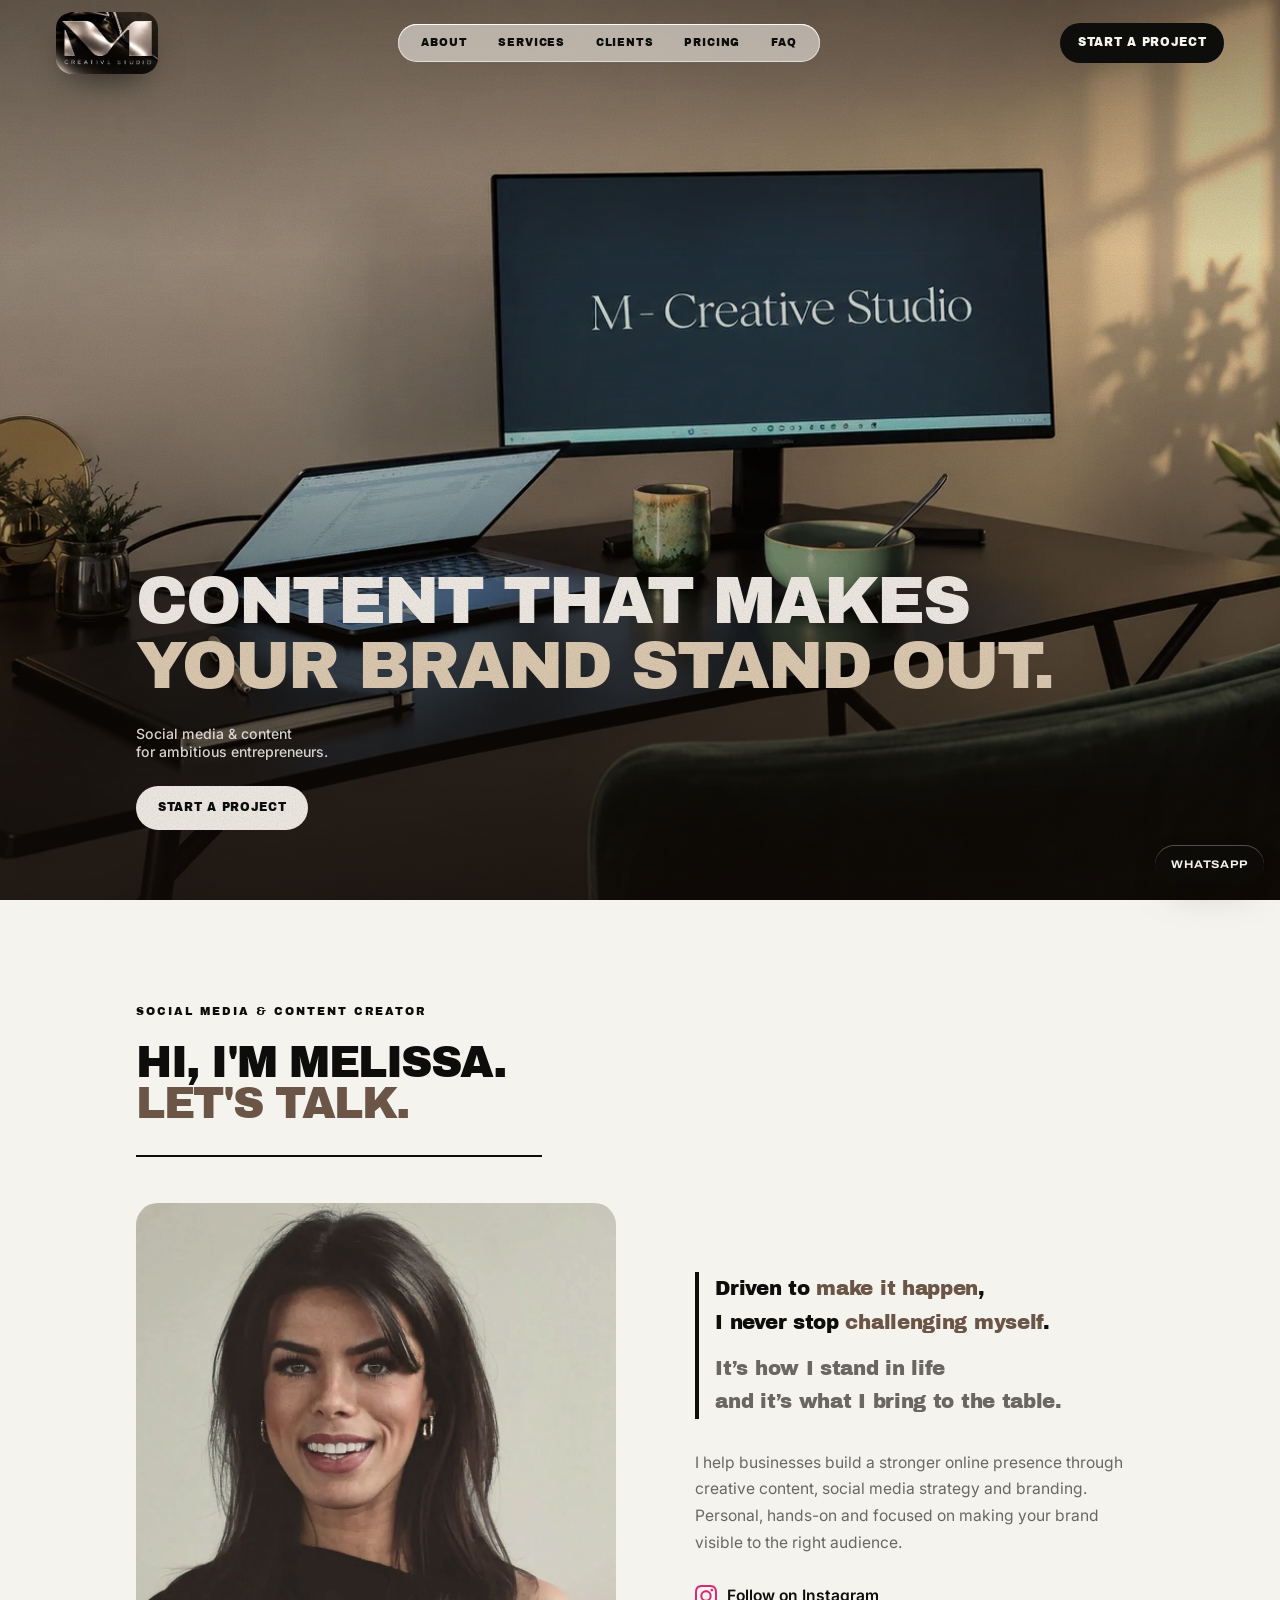
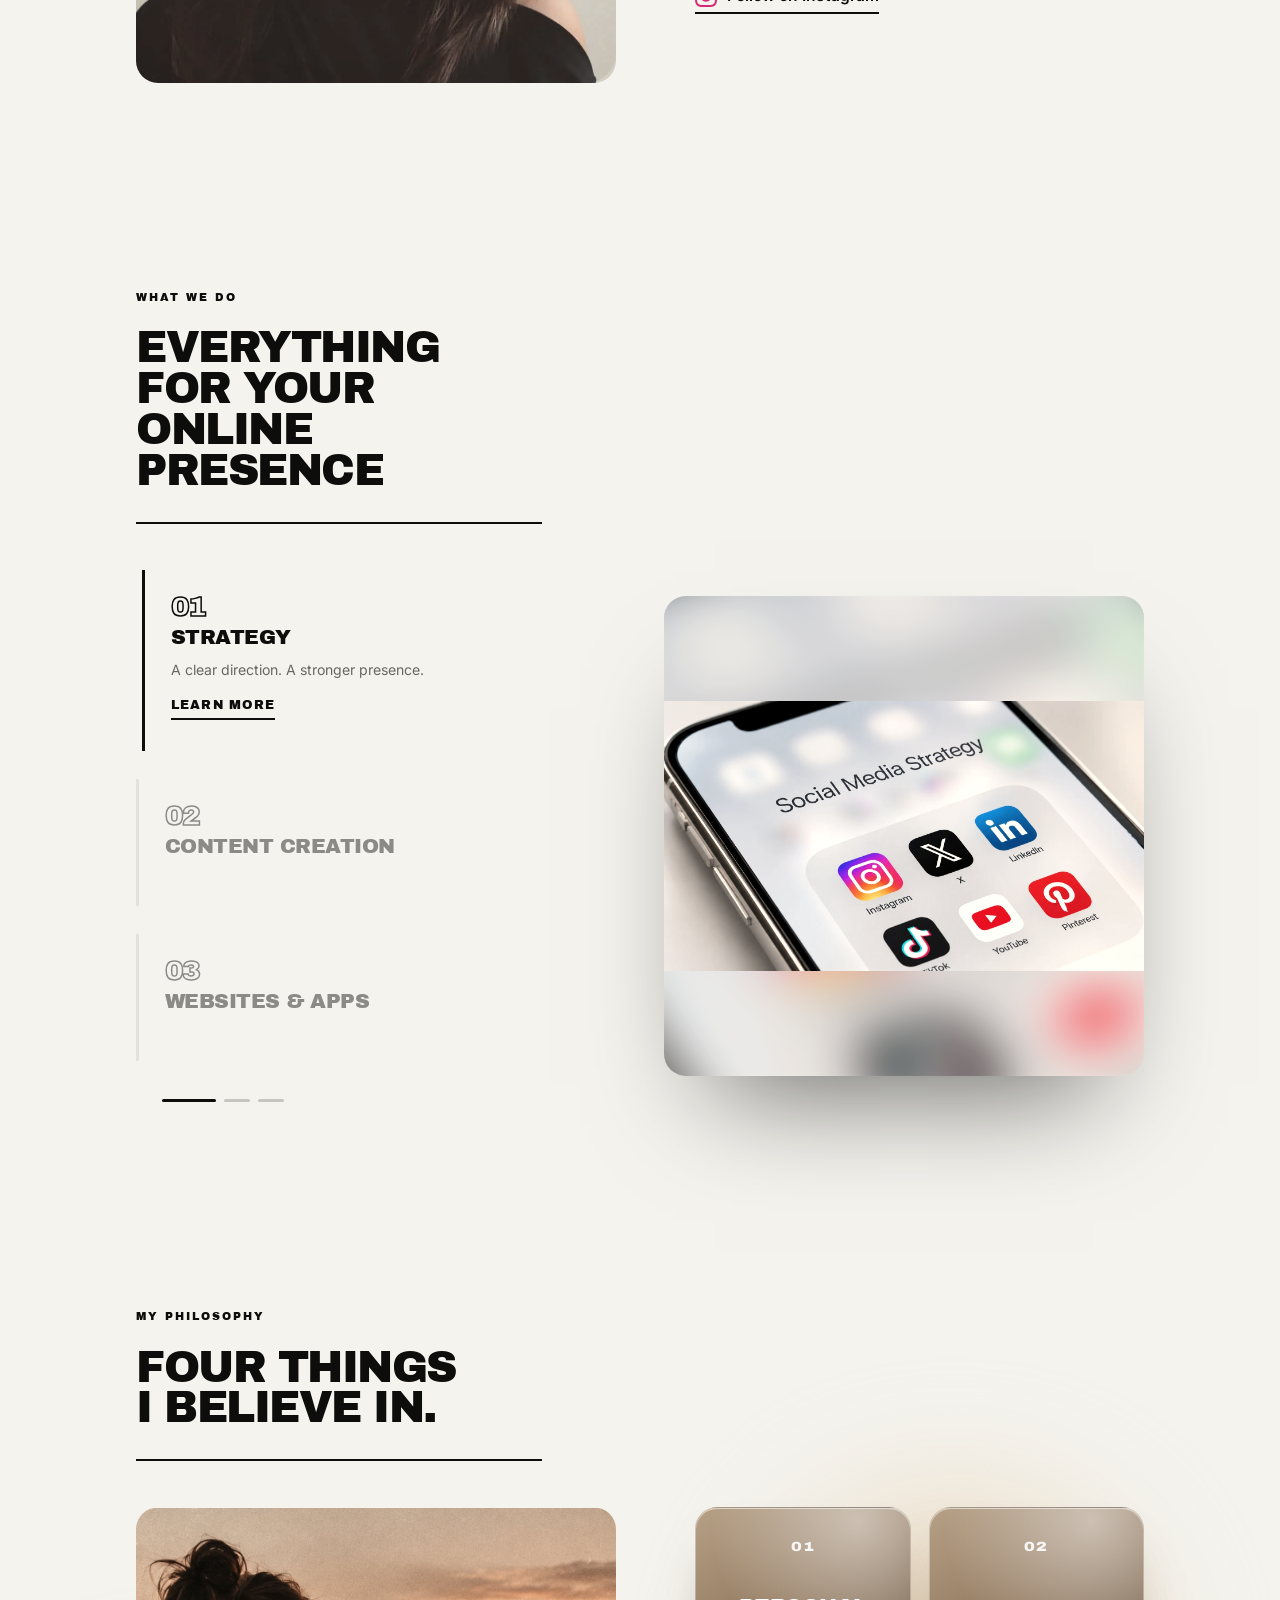
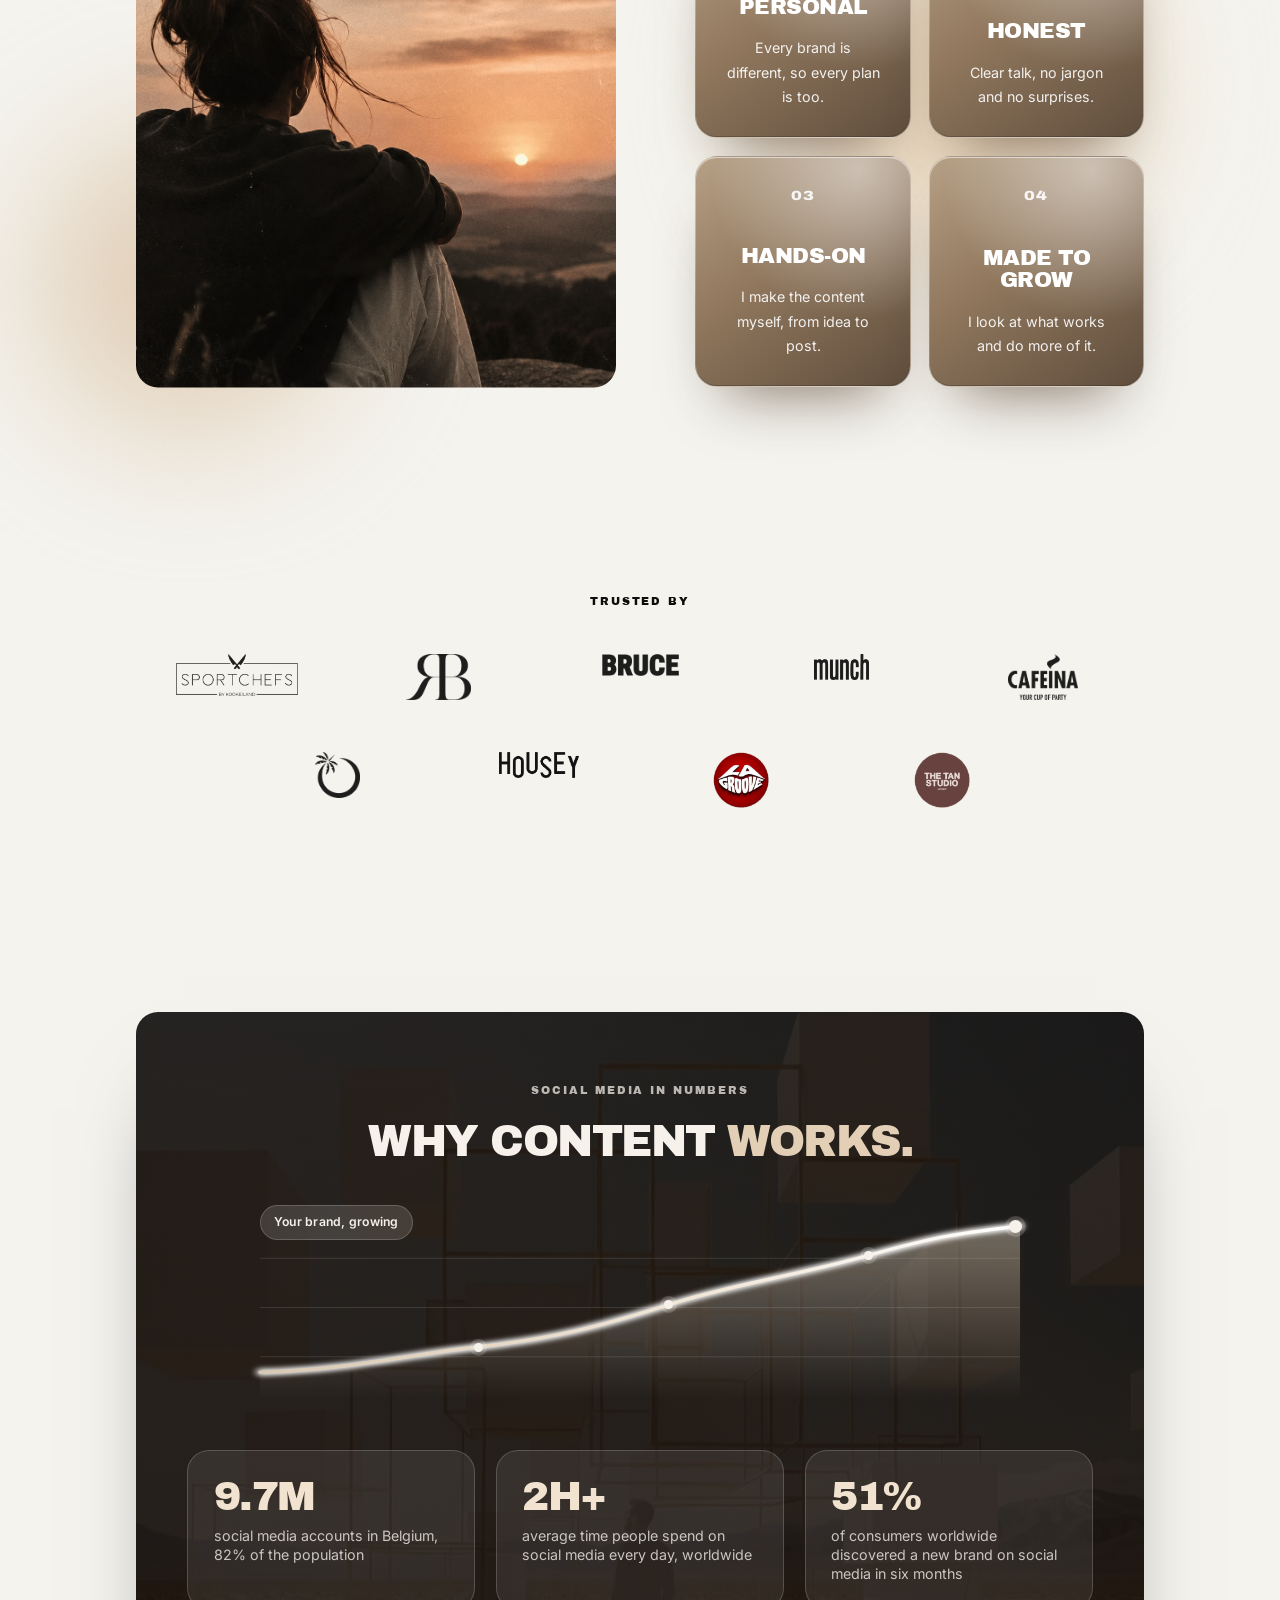
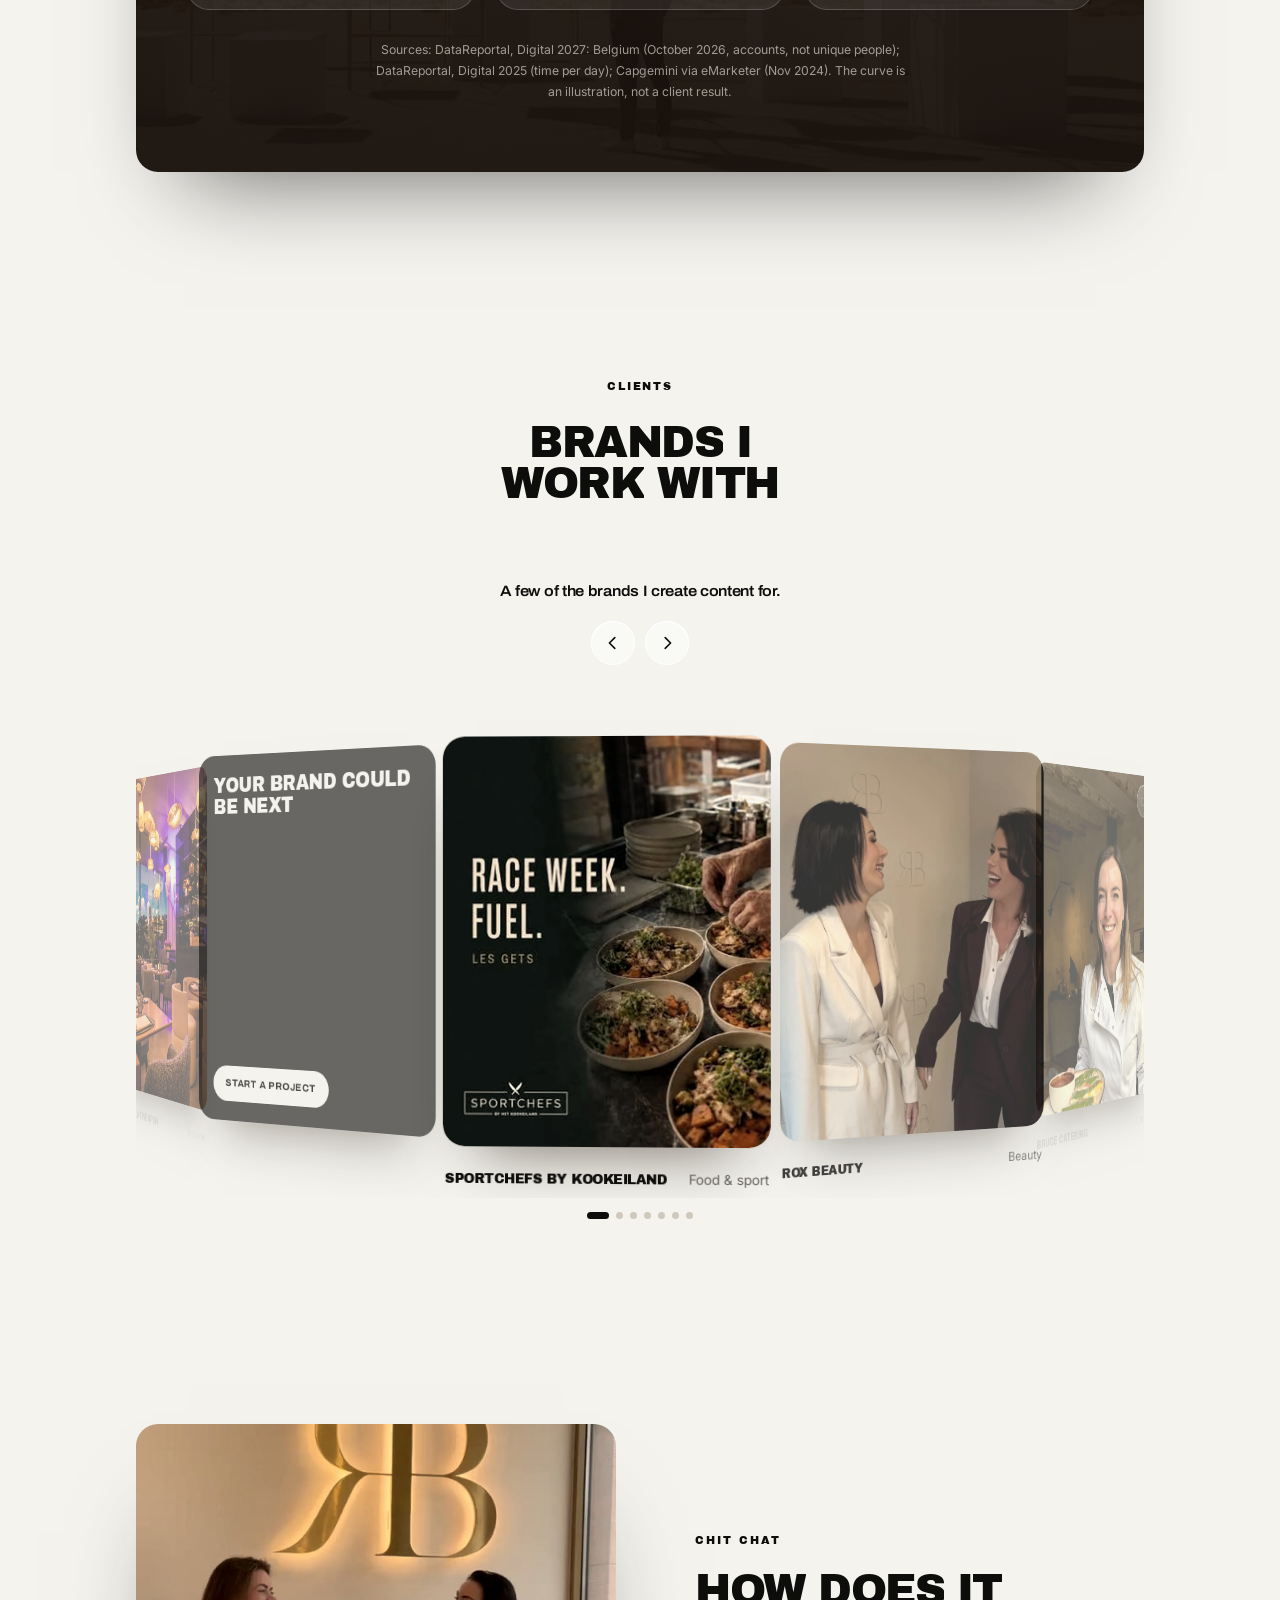
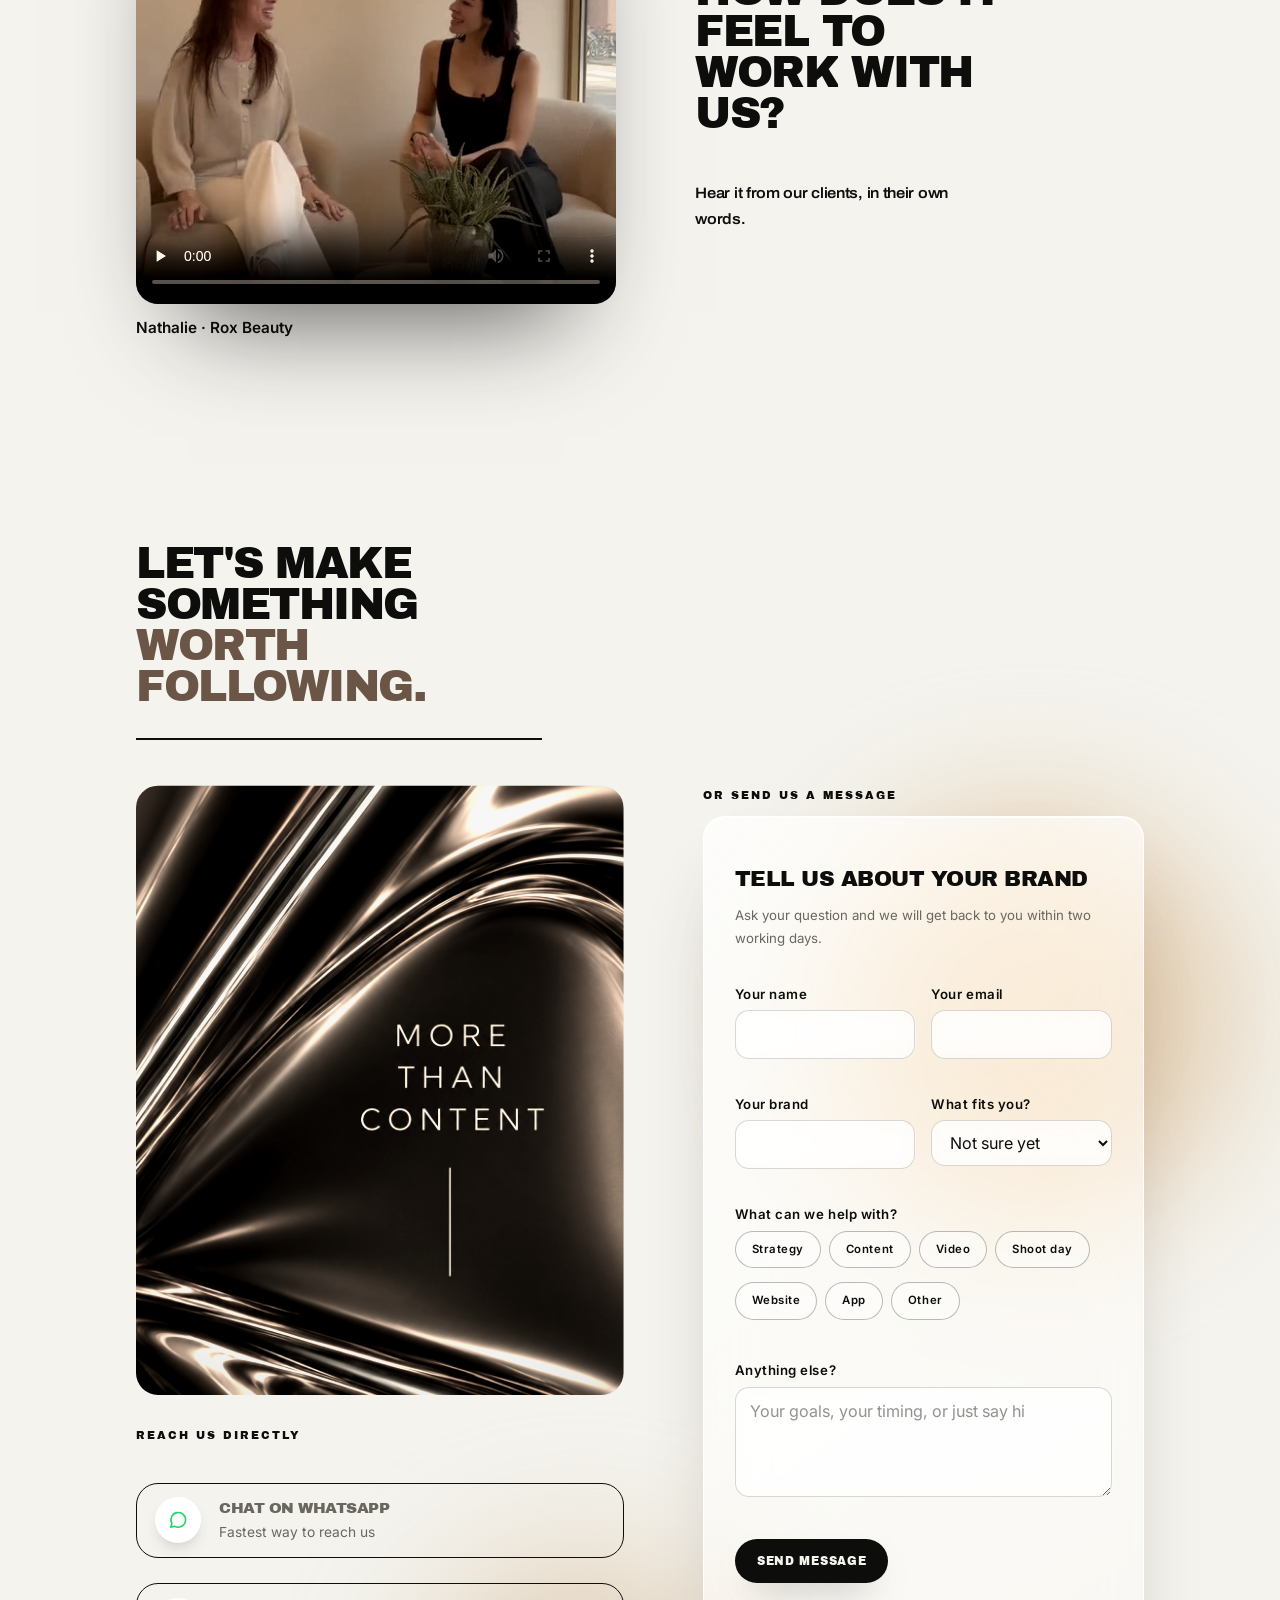
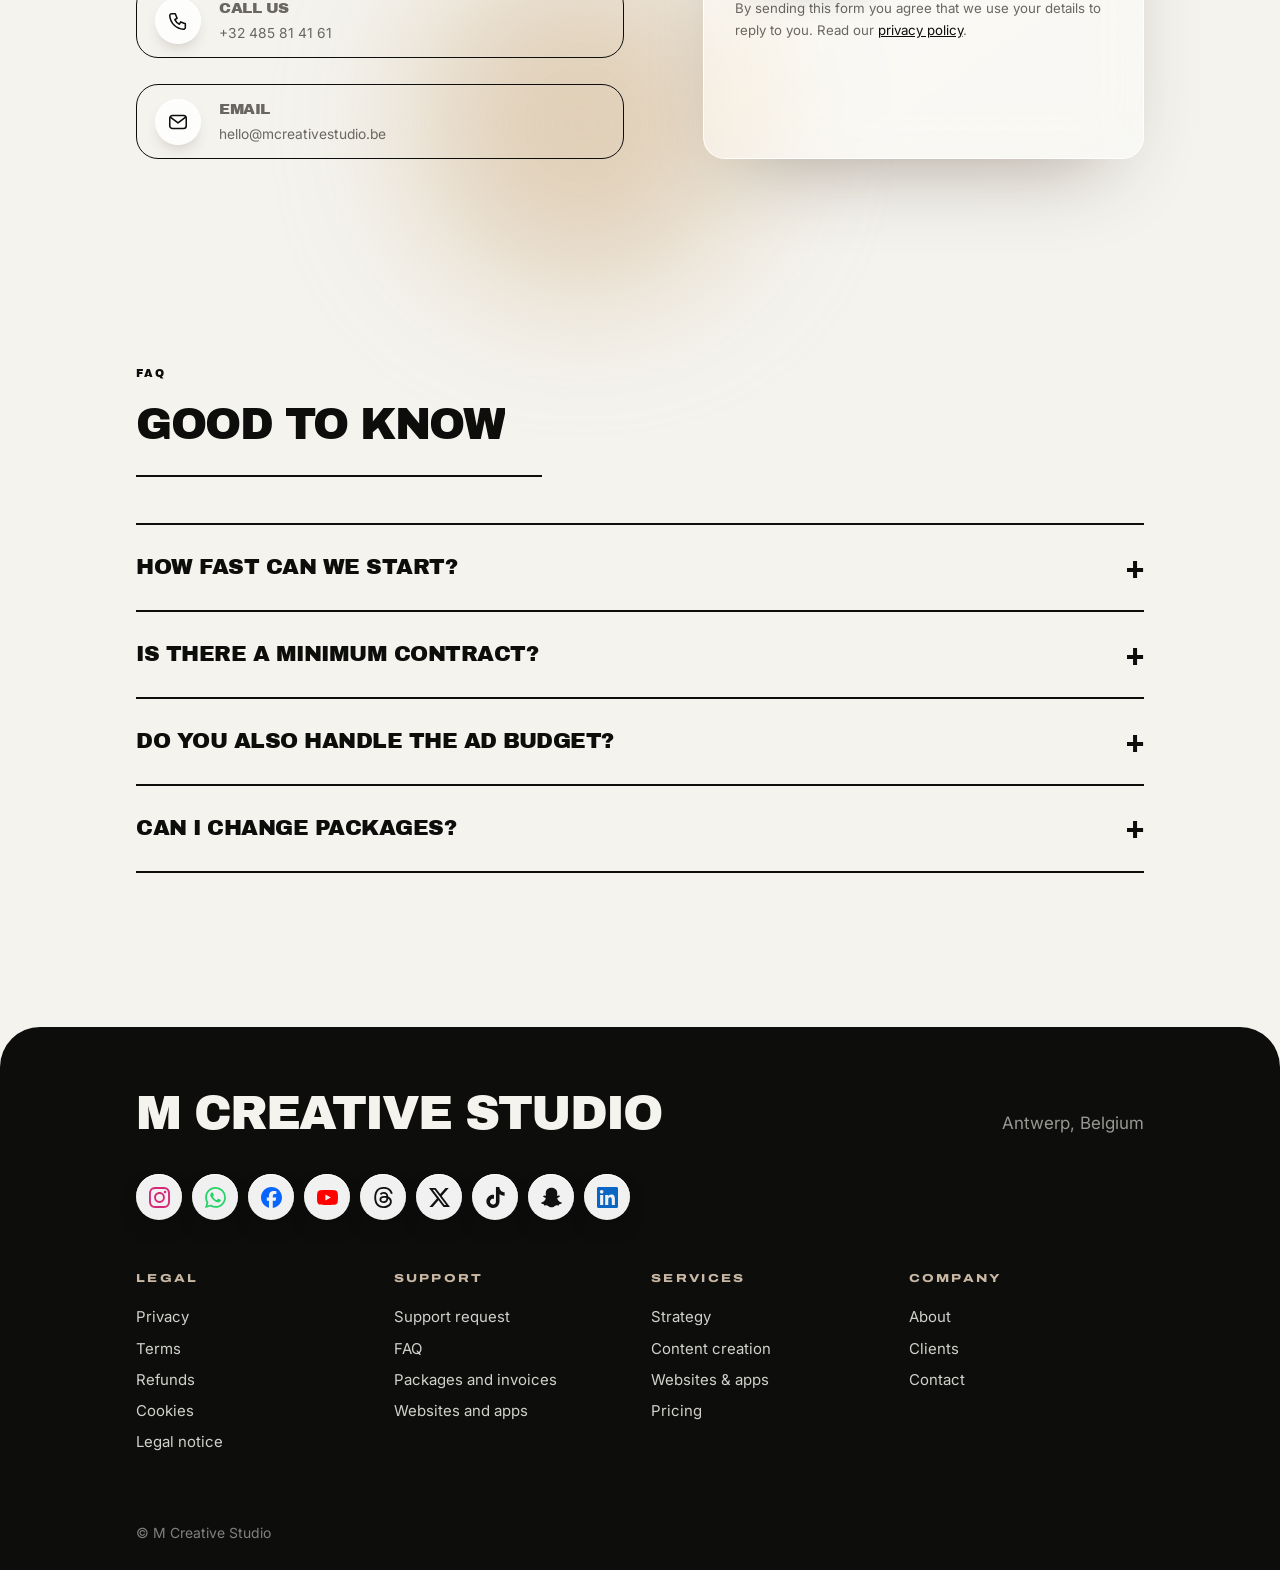
==== commit 9ea70678: "Cache-busting for css/js" ====
--- a/index.html
+++ b/index.html
@@ -7,7 +7,7 @@
 <meta name="description" content="Social media and content for ambitious brands. Strategy, content creation, websites and apps. Antwerp, Belgium.">
 <link rel="preconnect" href="https://fonts.googleapis.com"><link rel="preconnect" href="https://fonts.gstatic.com" crossorigin>
 <link href="https://fonts.googleapis.com/css2?family=Archivo+Black&family=Archivo:wdth,wght@62..125,100..900&family=Inter:wght@300;400;500;600&display=swap" rel="stylesheet">
-<link rel="stylesheet" href="mag.css">
+<link rel="stylesheet" href="mag.css?v=1794958181">
 </head>
 <body>
 <a class="skip" href="#contact">Skip to contact</a>
@@ -288,6 +288,6 @@
     </div>
   </div>
 </div>
-<script src="mag.js"></script>
+<script src="mag.js?v=1794958181"></script>
 </body>
 </html>
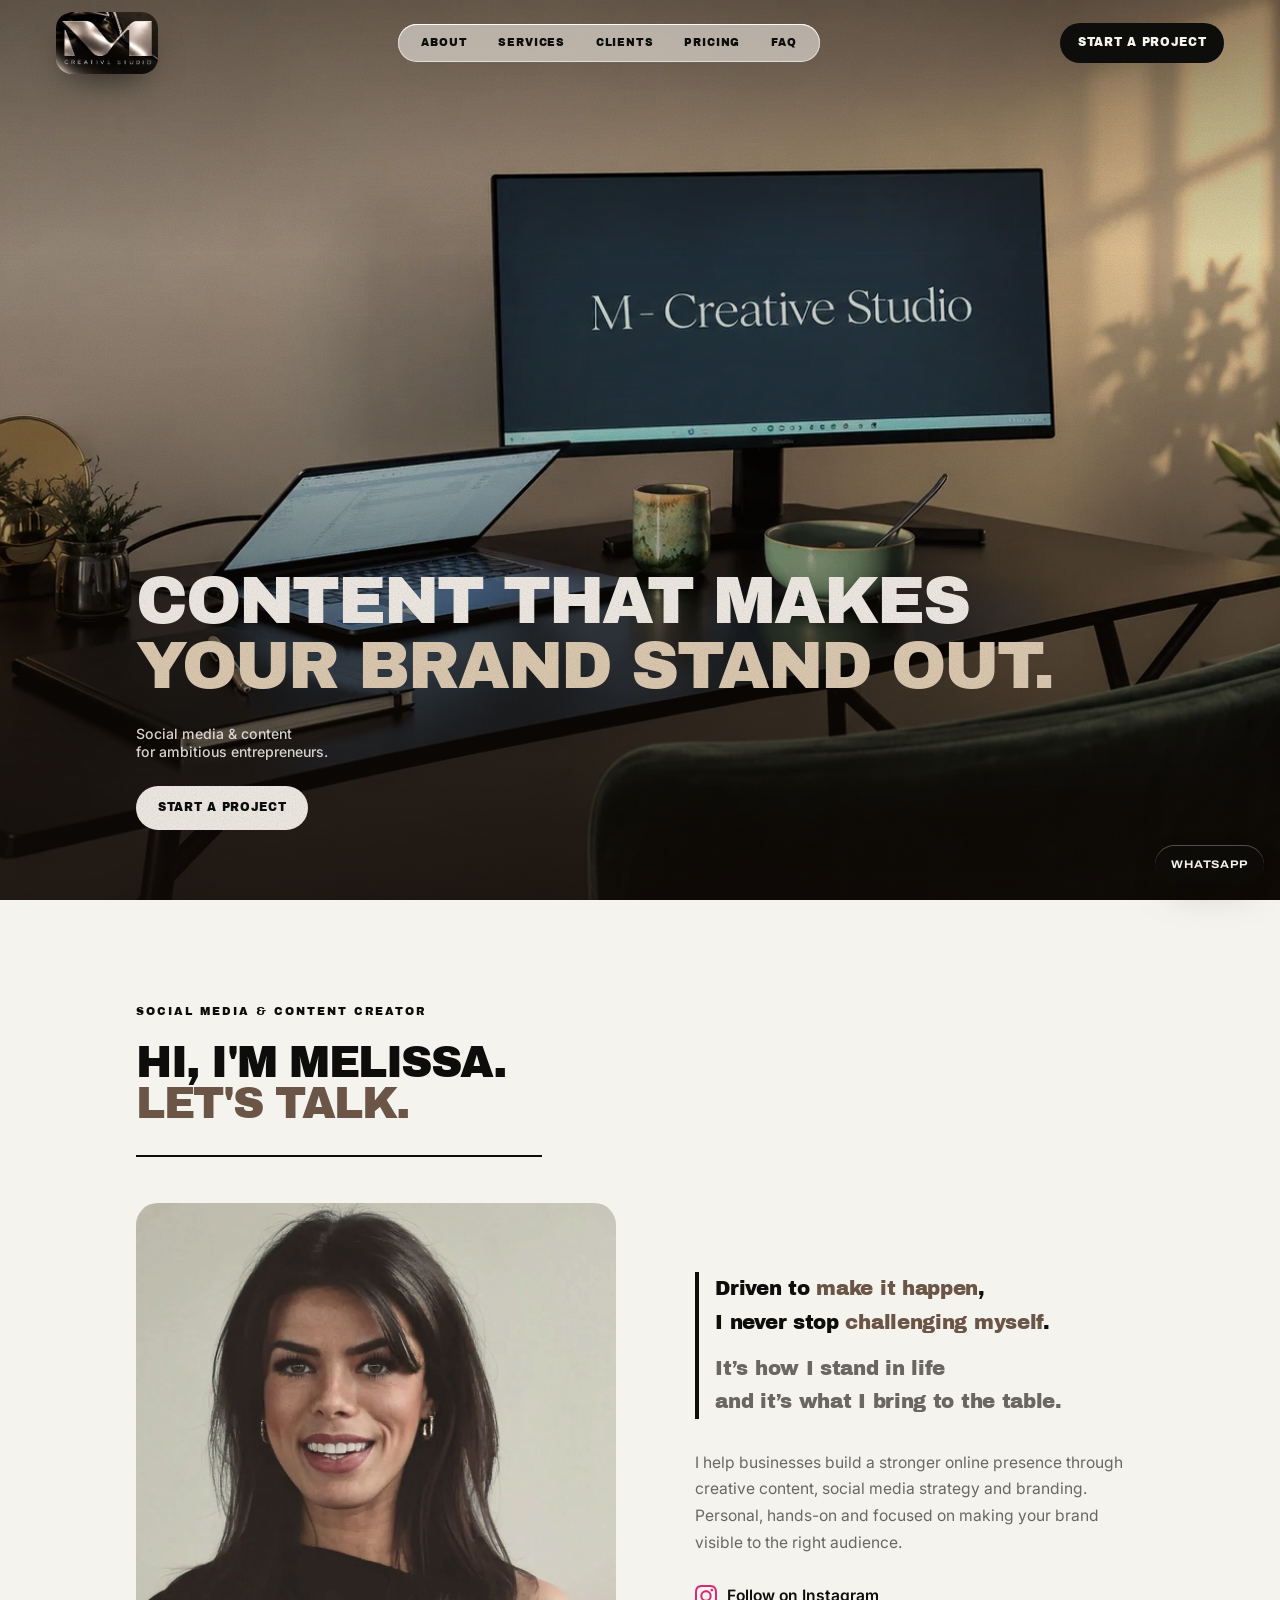
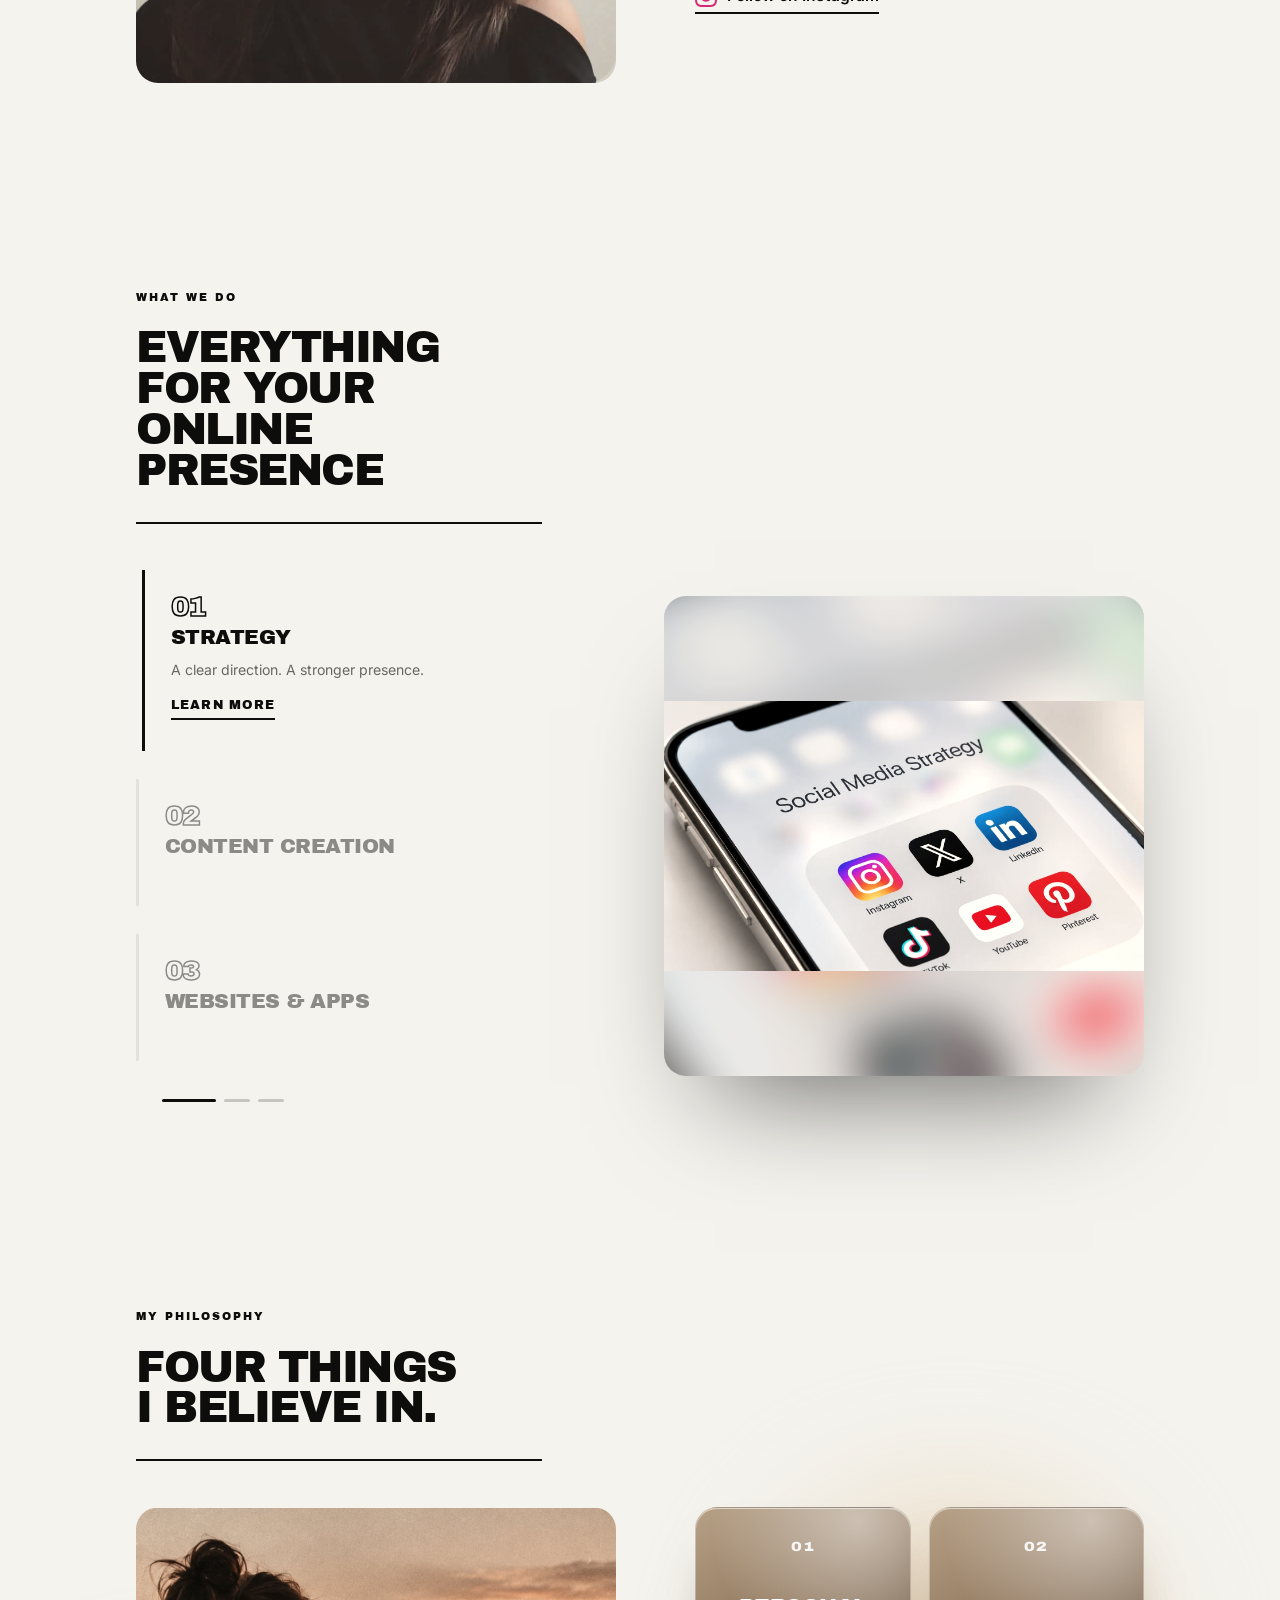
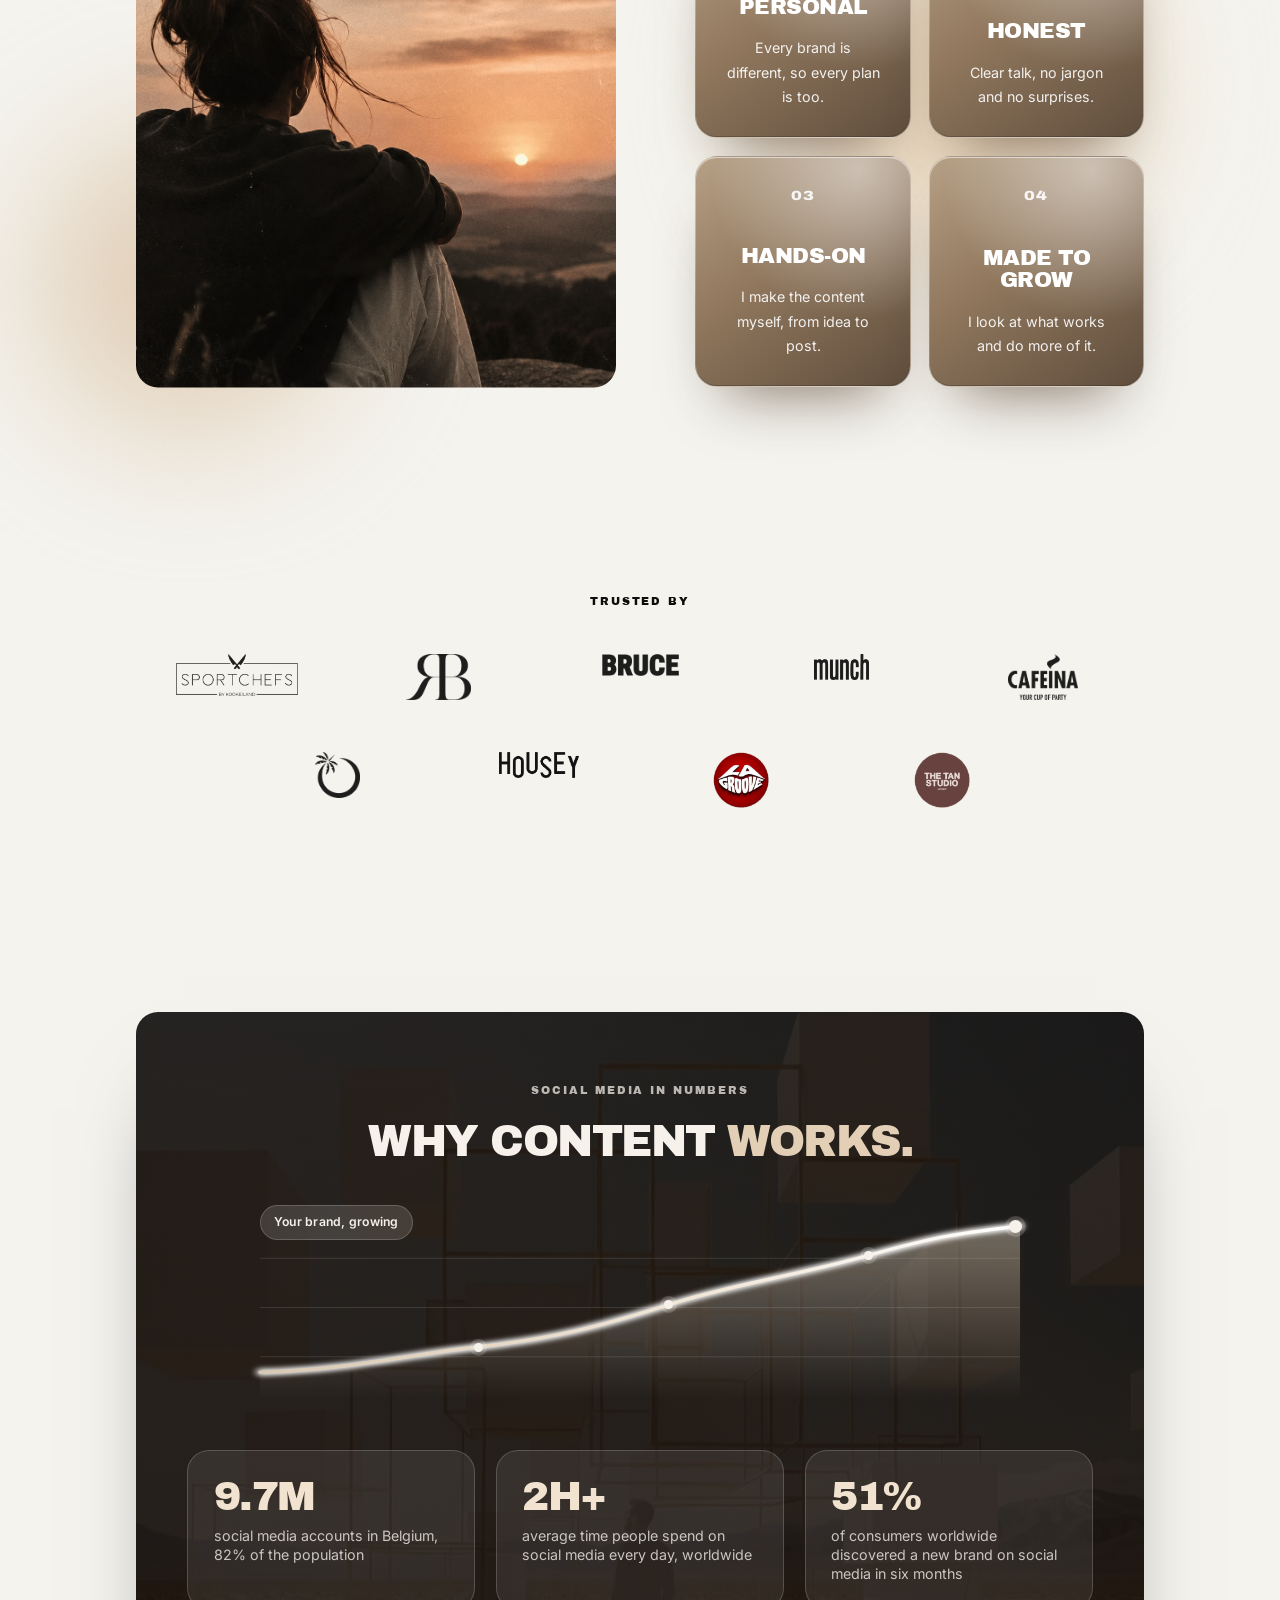
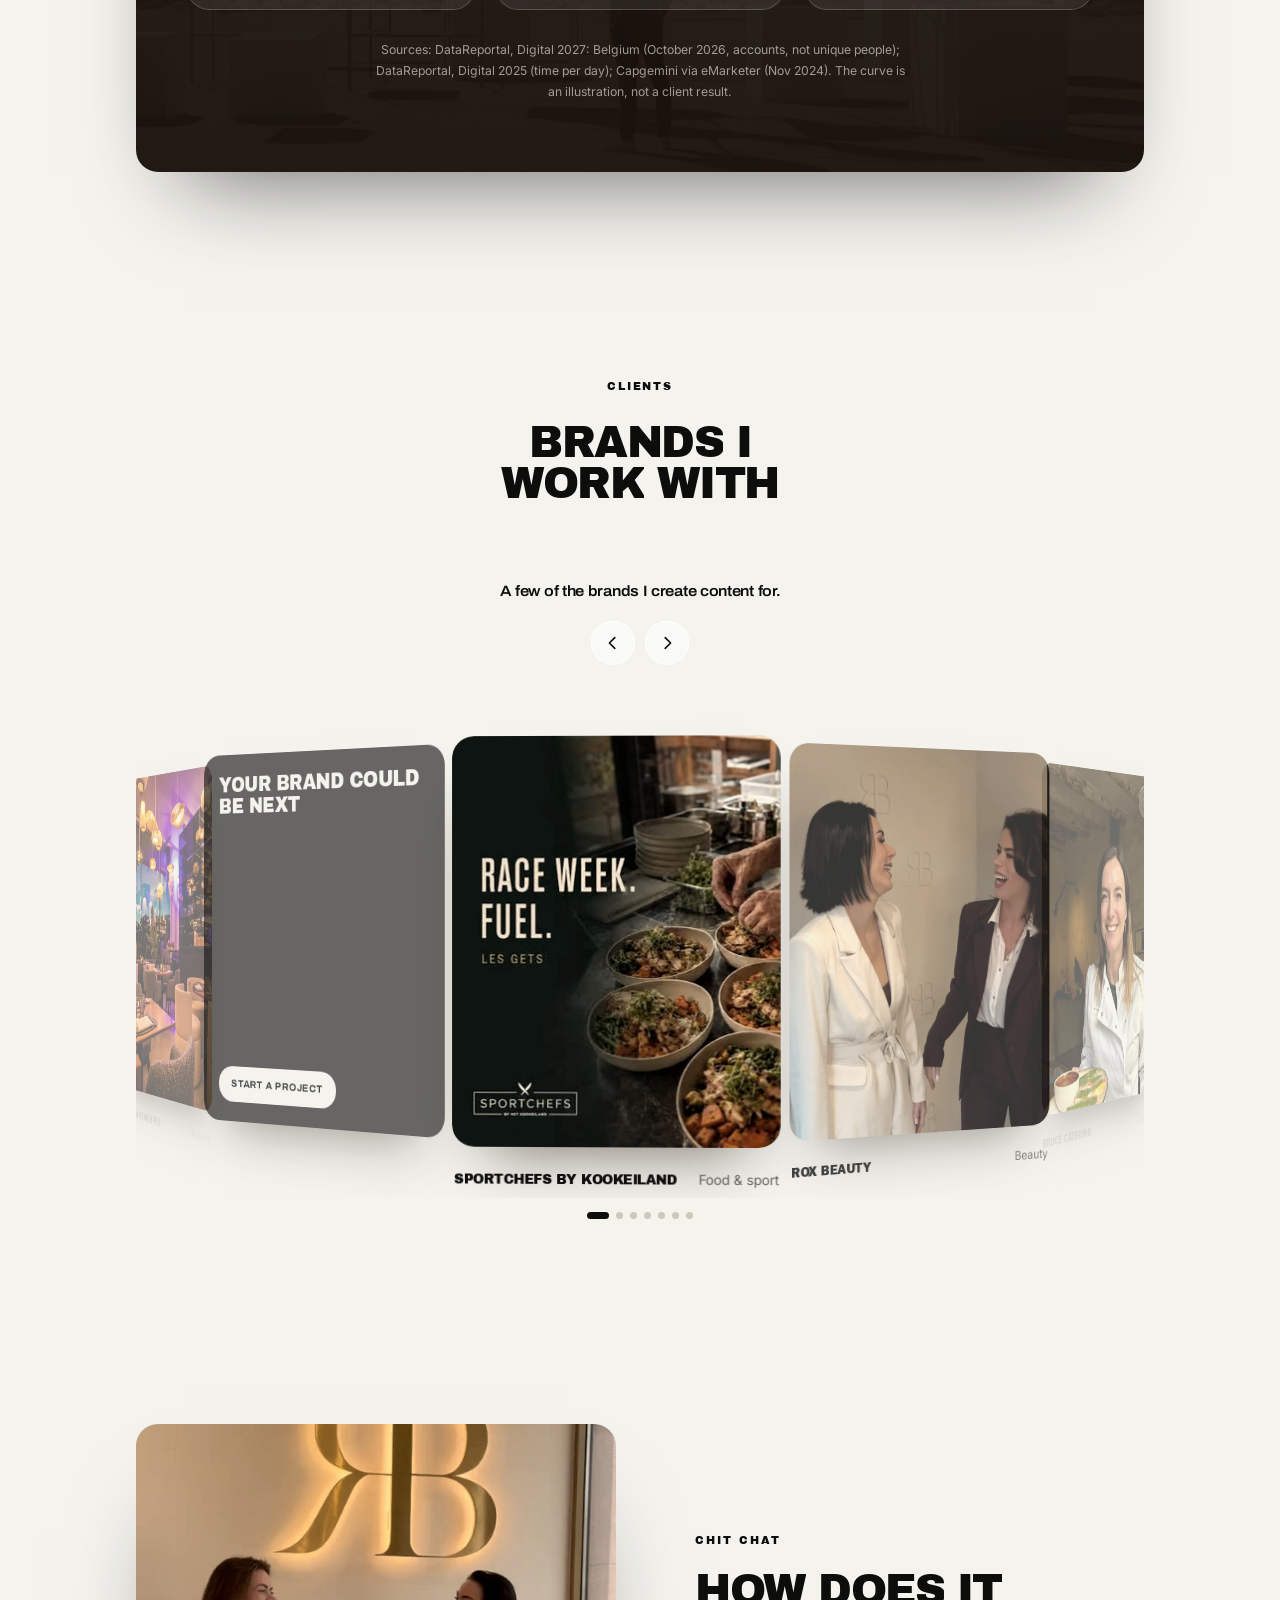
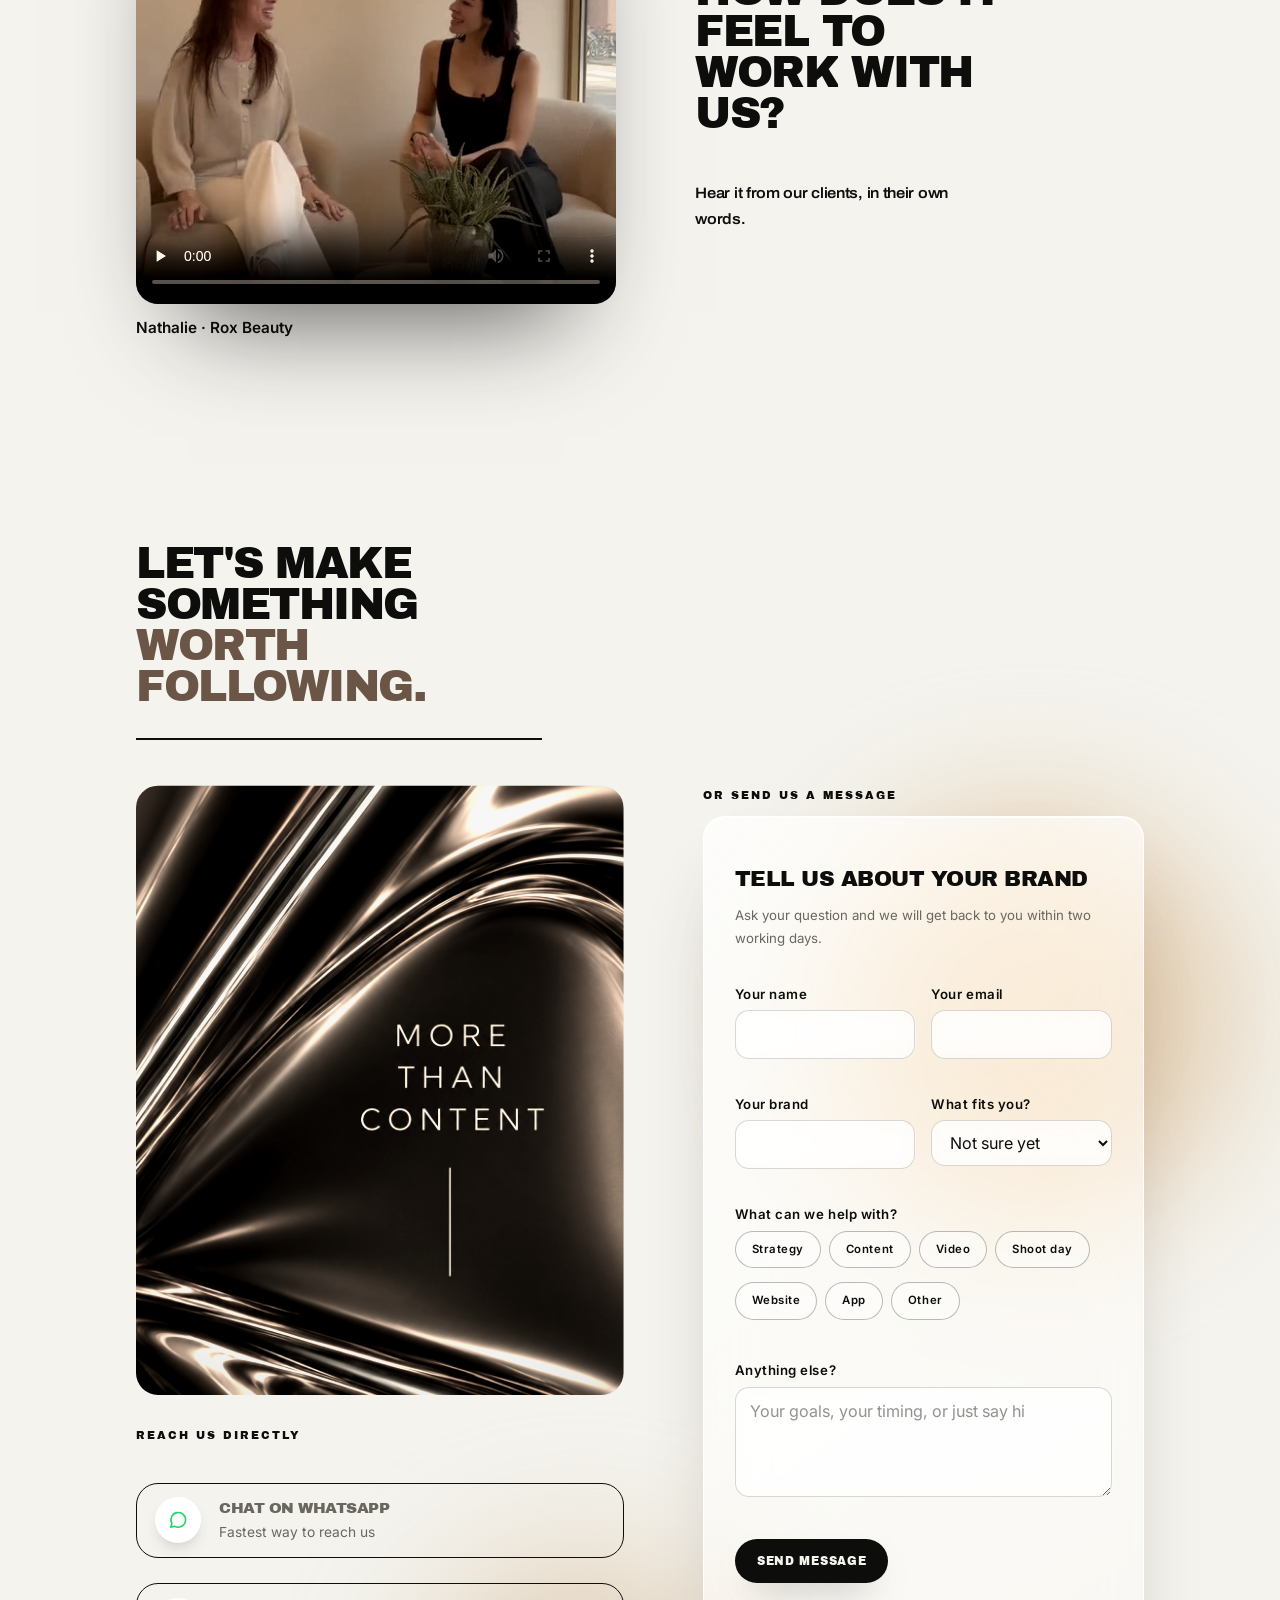
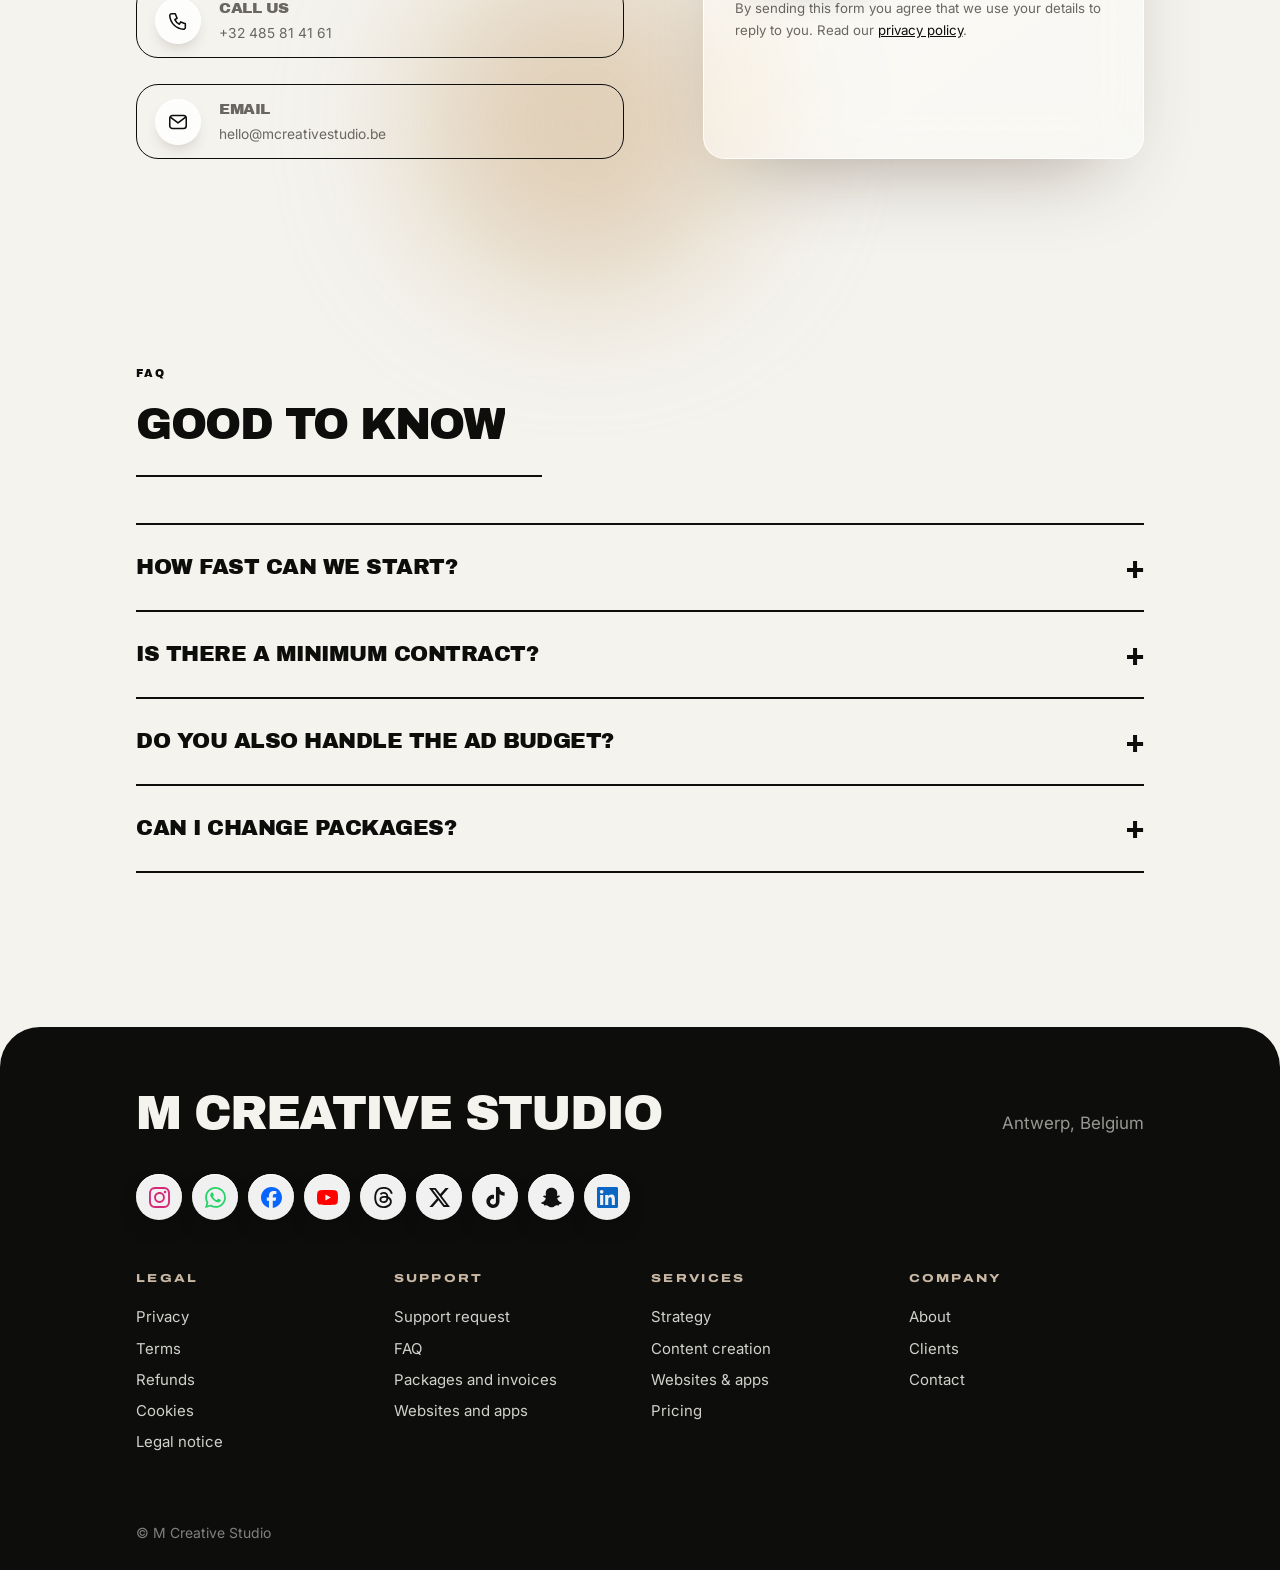
==== commit 14a7892a: "Mobile: hero logo video, burger menu, bottom dock" ====
--- a/index.html
+++ b/index.html
@@ -7,7 +7,7 @@
 <meta name="description" content="Social media and content for ambitious brands. Strategy, content creation, websites and apps. Antwerp, Belgium.">
 <link rel="preconnect" href="https://fonts.googleapis.com"><link rel="preconnect" href="https://fonts.gstatic.com" crossorigin>
 <link href="https://fonts.googleapis.com/css2?family=Archivo+Black&family=Archivo:wdth,wght@62..125,100..900&family=Inter:wght@300;400;500;600&display=swap" rel="stylesheet">
-<link rel="stylesheet" href="mag.css?v=1794958181">
+<link rel="stylesheet" href="mag.css?v=1794958735">
 </head>
 <body>
 <a class="skip" href="#contact">Skip to contact</a>
@@ -18,7 +18,9 @@
   <a class="mark" href="/" aria-label="M Creative Studio, home"><img src="img/logo-full.jpg" alt="M Creative Studio" width="104" height="63"></a>
   <nav aria-label="Main"><a href="#about">About</a><a href="#services">Services</a><a href="#clients">Clients</a><a href="#pricing">Pricing</a><a href="#faq">FAQ</a></nav>
   <a class="pill dark" href="#contact">Start a project</a>
+  <button class="burger" id="burger" type="button" aria-label="Menu" aria-expanded="false" aria-controls="menu"><i></i><i></i></button>
 </header>
+<div class="menu" id="menu" aria-hidden="true"><a href="#about">About</a><a href="#services">Services</a><a href="#clients">Clients</a><a href="#pricing">Pricing</a><a href="#faq">FAQ</a><a href="#contact" class="go">Contact</a></div>
 
 <main>
 <!-- HERO -->
@@ -27,7 +29,7 @@
   <div class="hero-in">
     <h1 class="mega">
       <span class="ln"><span>Content that makes</span></span>
-      <span class="ln br"><span>your brand stand out.</span></span>
+      <span class="ln br"><span>your brand<br class="mb"> stand out.</span></span>
     </h1>
     <p class="sub">Social media &amp; content<br>for ambitious entrepreneurs.</p>
     <a class="pill light" href="#contact">Start a project</a>
@@ -235,6 +237,7 @@
     <p class="copy">© M Creative Studio</p>
   </div>
 </footer>
+<div class="dock" id="dock"><a class="dk-wa" href="https://wa.me/32485814161" target="_blank" rel="noopener"><svg viewBox="0 0 24 24" fill="none" stroke="currentColor" stroke-width="1.8" stroke-linecap="round" stroke-linejoin="round" aria-hidden="true"><path d="M4 20l1.4-4.1A8 8 0 1 1 8.2 18.7L4 20z"/></svg>WhatsApp</a><a class="dk-go" href="#contact">Start a project</a></div>
 <a class="wa" href="https://wa.me/32485814161" target="_blank" rel="noopener">WhatsApp</a>
 
 
@@ -288,6 +291,6 @@
     </div>
   </div>
 </div>
-<script src="mag.js?v=1794958181"></script>
+<script src="mag.js?v=1794958735"></script>
 </body>
 </html>
--- a/mag.css
+++ b/mag.css
@@ -1111,3 +1111,42 @@
 .quick .q .qi{background:rgba(255,255,255,.85)!important;color:#0d0d0c!important;box-shadow:inset 0 1px 0 #fff,0 8px 18px -10px rgba(70,48,28,.45)!important}
 .quick .q:first-of-type .qi,.quick .q[href*="wa.me"] .qi{color:#25D366!important}
 .quick .q[href*="wa.me"] .qi{background:#fff!important}
+
+/* v38: MOBIEL zoals het origineel: logo-video in de hero, burger-menu, onderbalk met WhatsApp + Start a project */
+.burger,.menu,.dock,.mb{display:none}
+@media(max-width:800px){
+  .nav nav,.nav .pill.dark{display:none!important}
+  .nav{justify-content:space-between!important}
+  .burger{display:grid;place-items:center;align-content:center;gap:6px;width:48px;height:48px;border-radius:50%;border:0;cursor:pointer;color:#0d0d0c;
+    background:rgba(255,255,255,.78);-webkit-backdrop-filter:blur(18px) saturate(160%);backdrop-filter:blur(18px) saturate(160%);box-shadow:inset 0 1px 0 #fff,0 10px 24px -12px rgba(0,0,0,.5)}
+  .burger i{display:block;width:20px;height:2px;border-radius:2px;background:currentColor;transition:transform .35s var(--ease)}
+  .burger[aria-expanded="true"] i:first-child{transform:translateY(4px) rotate(45deg)}
+  .burger[aria-expanded="true"] i:last-child{transform:translateY(-4px) rotate(-45deg)}
+  .menu{display:flex;flex-direction:column;position:fixed;z-index:99;top:78px;left:16px;right:16px;padding:10px;border-radius:24px;
+    background:rgba(255,255,255,.86);-webkit-backdrop-filter:blur(26px) saturate(170%);backdrop-filter:blur(26px) saturate(170%);
+    box-shadow:inset 0 1px 0 #fff,0 30px 60px -24px rgba(40,28,16,.55);opacity:0;transform:translateY(-10px) scale(.98);pointer-events:none;transition:opacity .3s,transform .4s var(--ease)}
+  .menu.open{opacity:1;transform:none;pointer-events:auto}
+  .menu a{padding:16px 18px;font-family:"Archivo Black",Archivo,sans-serif;font-size:15px;letter-spacing:.06em;text-transform:uppercase;color:#0d0d0c;text-decoration:none;border-radius:16px}
+  .menu a+a{border-top:1px solid rgba(13,13,12,.08)}
+  .menu a.go{background:#0d0d0c;color:#fff;margin-top:6px;text-align:center;border-top:0}
+  .dock{display:flex;position:fixed;z-index:98;left:14px;right:14px;bottom:calc(14px + env(safe-area-inset-bottom));gap:8px;padding:8px;border-radius:999px;
+    background:rgba(255,255,255,.8);-webkit-backdrop-filter:blur(22px) saturate(170%);backdrop-filter:blur(22px) saturate(170%);box-shadow:inset 0 1px 0 #fff,0 18px 40px -16px rgba(40,28,16,.6)}
+  .dock a{flex:1;display:flex;align-items:center;justify-content:center;gap:8px;height:52px;border-radius:999px;font-family:"Archivo Black",Archivo,sans-serif;font-size:13px;letter-spacing:.05em;text-transform:uppercase;text-decoration:none}
+  .dock .dk-wa{background:rgba(255,255,255,.92);color:#0d0d0c;box-shadow:inset 0 0 0 1px rgba(13,13,12,.08)}
+  .dock .dk-wa svg{width:20px;height:20px;color:#25D366}
+  .dock .dk-go{background:linear-gradient(135deg,#3a2c20,#7a6248 55%,#3a2c20);color:#fff}
+  a.wa{display:none!important}
+  .hero .pill.light{display:none!important}
+  body{padding-bottom:96px}
+  .hero .hvid{position:absolute;inset:0;width:100%;height:100%;object-fit:cover;object-position:50% 40%;z-index:0;background:#17120e}
+  .hero.has-vid .hero-bg{display:none}
+  .hero.has-vid .hero-in{opacity:0;transform:translateY(24px);transition:opacity 1s var(--ease),transform 1.2s var(--ease)}
+  .hero.has-vid.txt .hero-in{opacity:1;transform:none}
+  .hero .hero-in{z-index:2}
+  .mb{display:block}
+  .hero .mega{font-size:min(6.4vw,27px)!important;line-height:1.12!important;margin:0 0 clamp(22px,6vw,30px)!important}
+  .hero .mega .ln{display:block}
+  .hero .sub{margin:0 0 clamp(26px,7vw,36px)!important;line-height:1.6!important}
+  .hero-in{padding-bottom:clamp(120px,30vw,150px)!important}
+}
+@media(max-width:800px){.hero .hvid{object-position:50% 22%!important}.hero-in{padding-bottom:clamp(130px,33vw,165px)!important}}
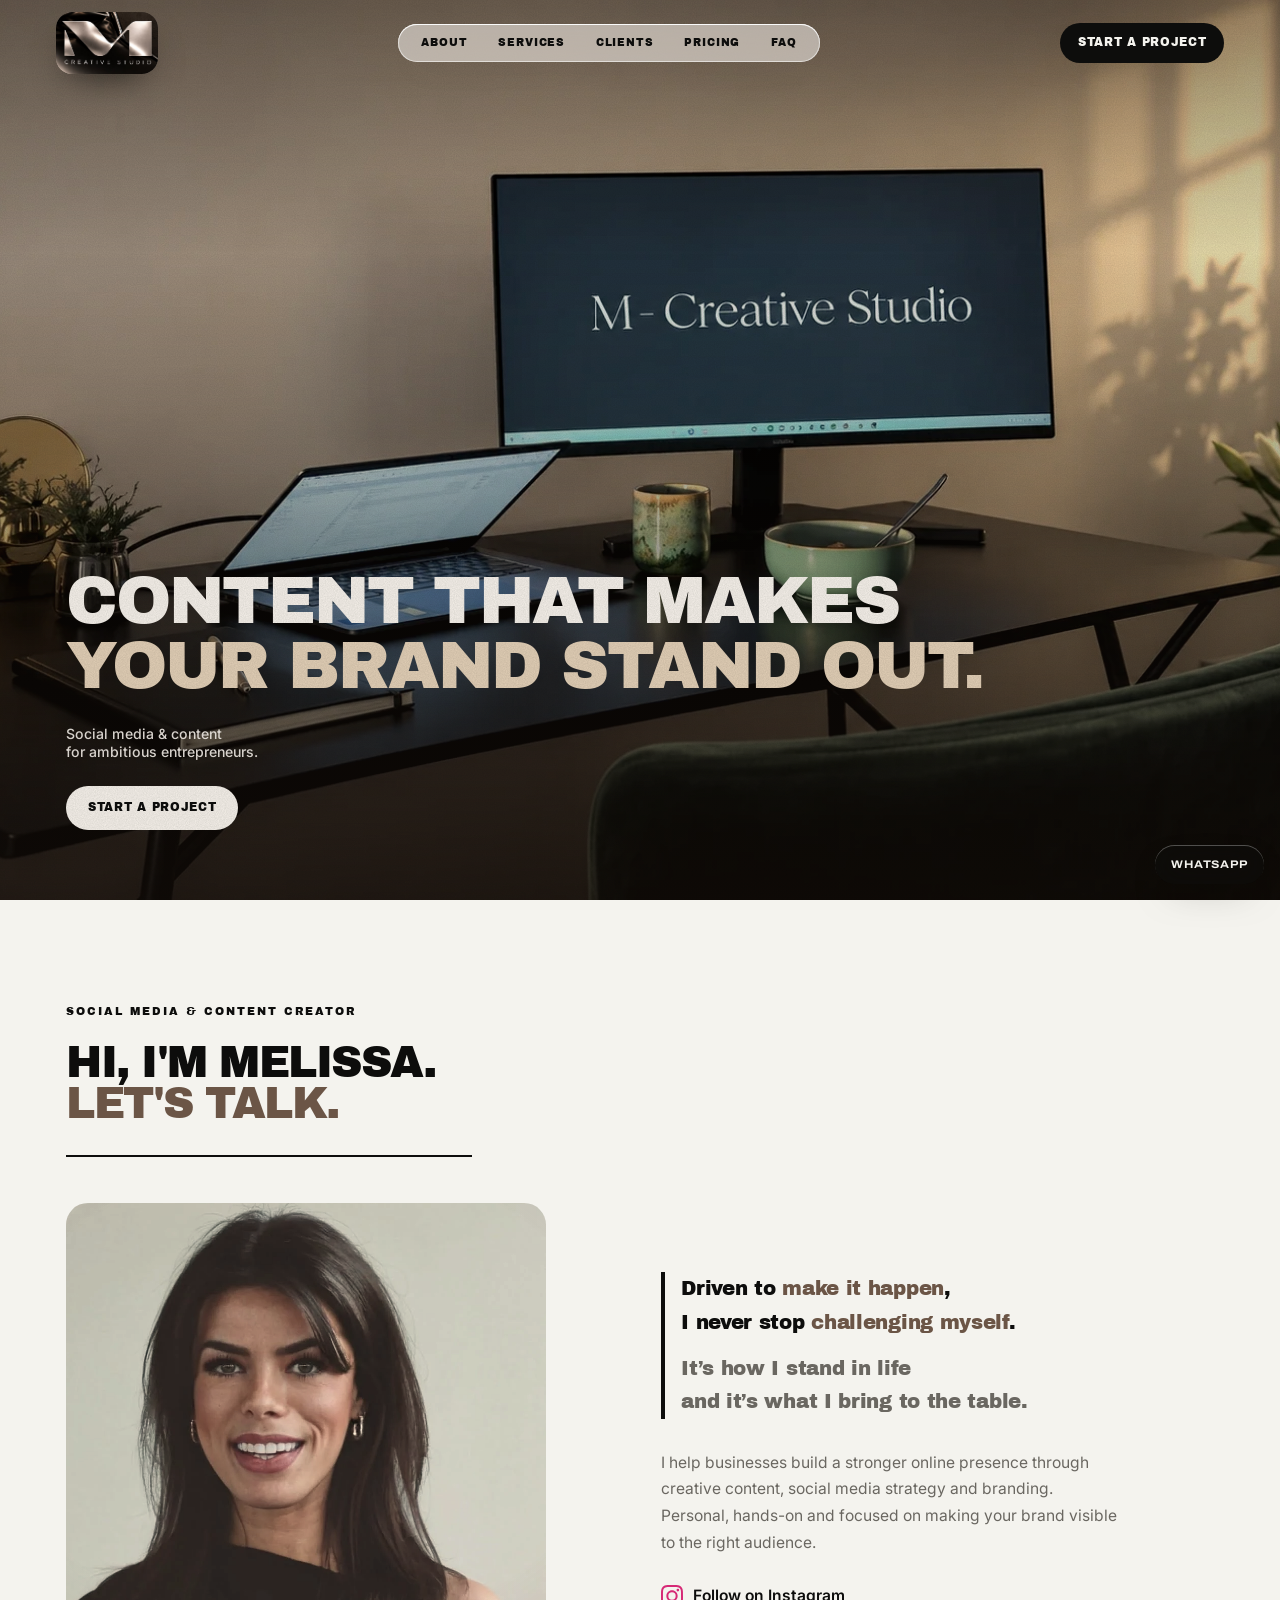
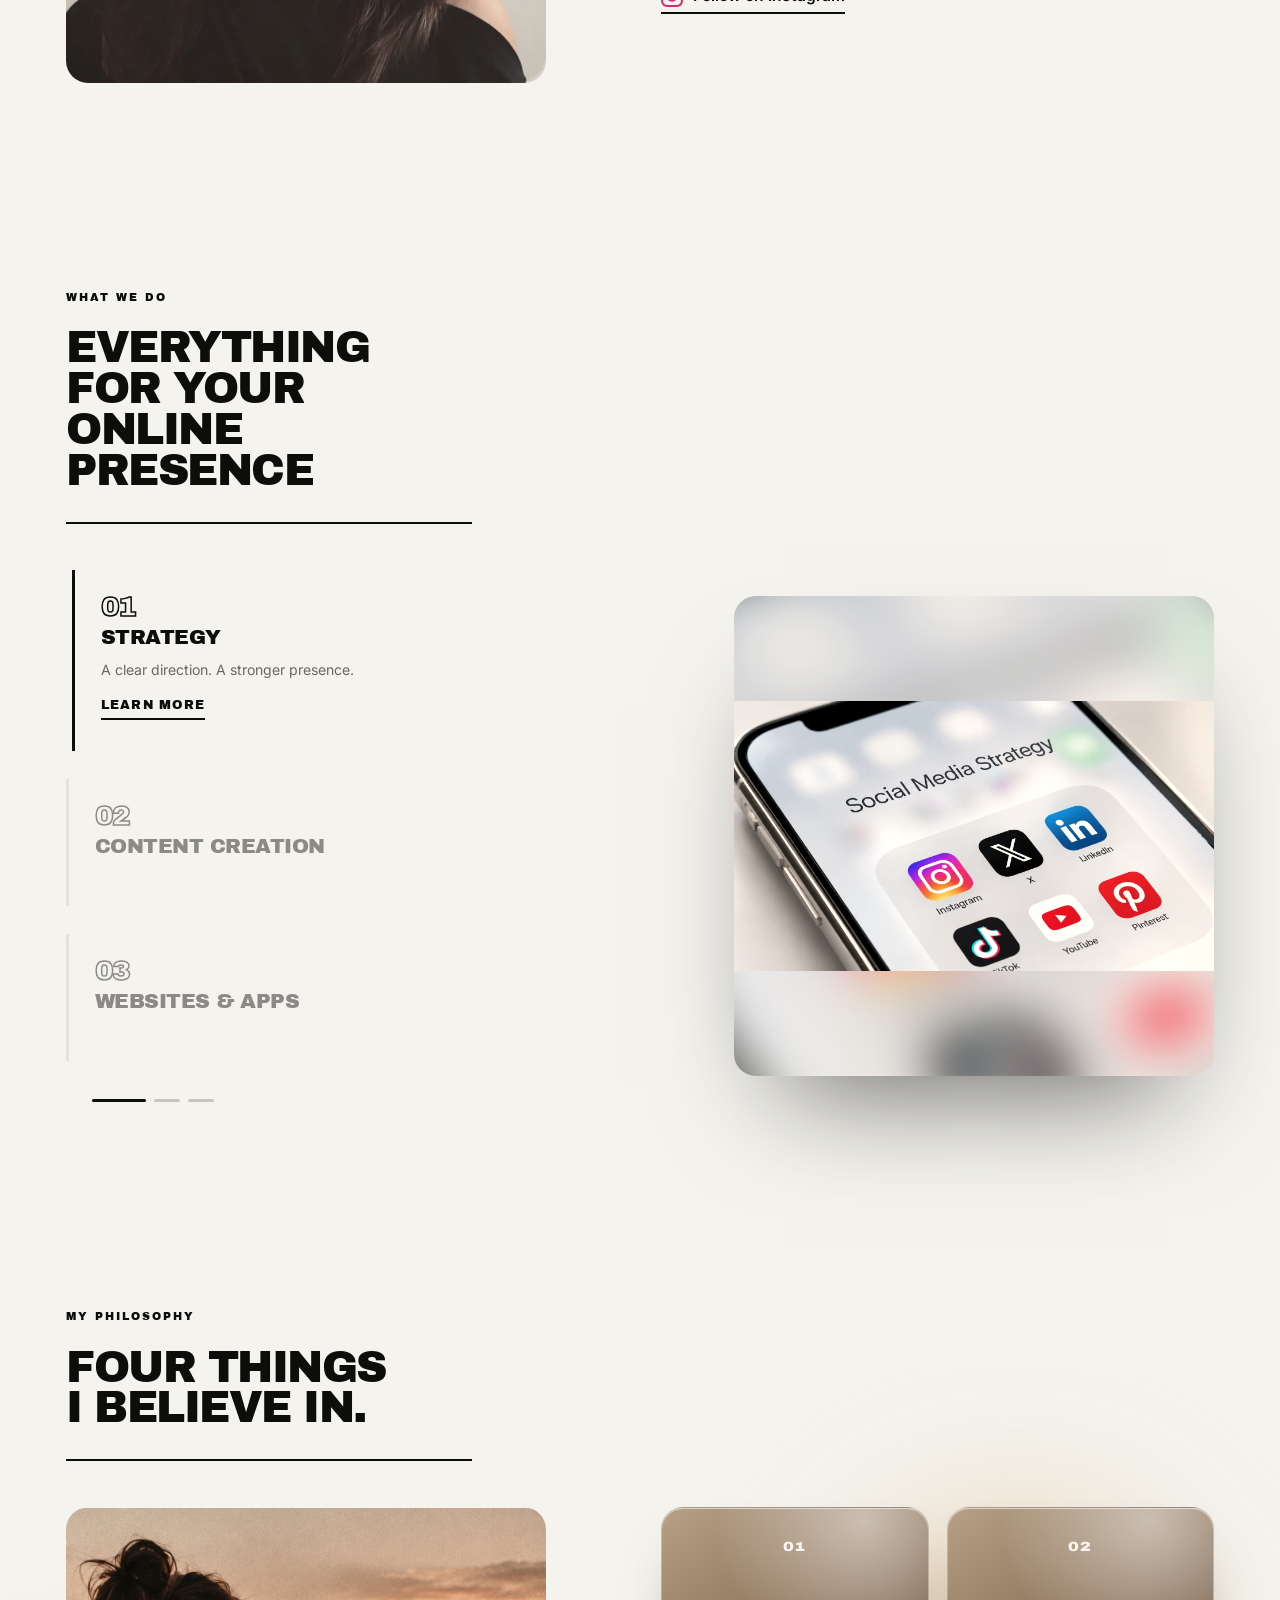
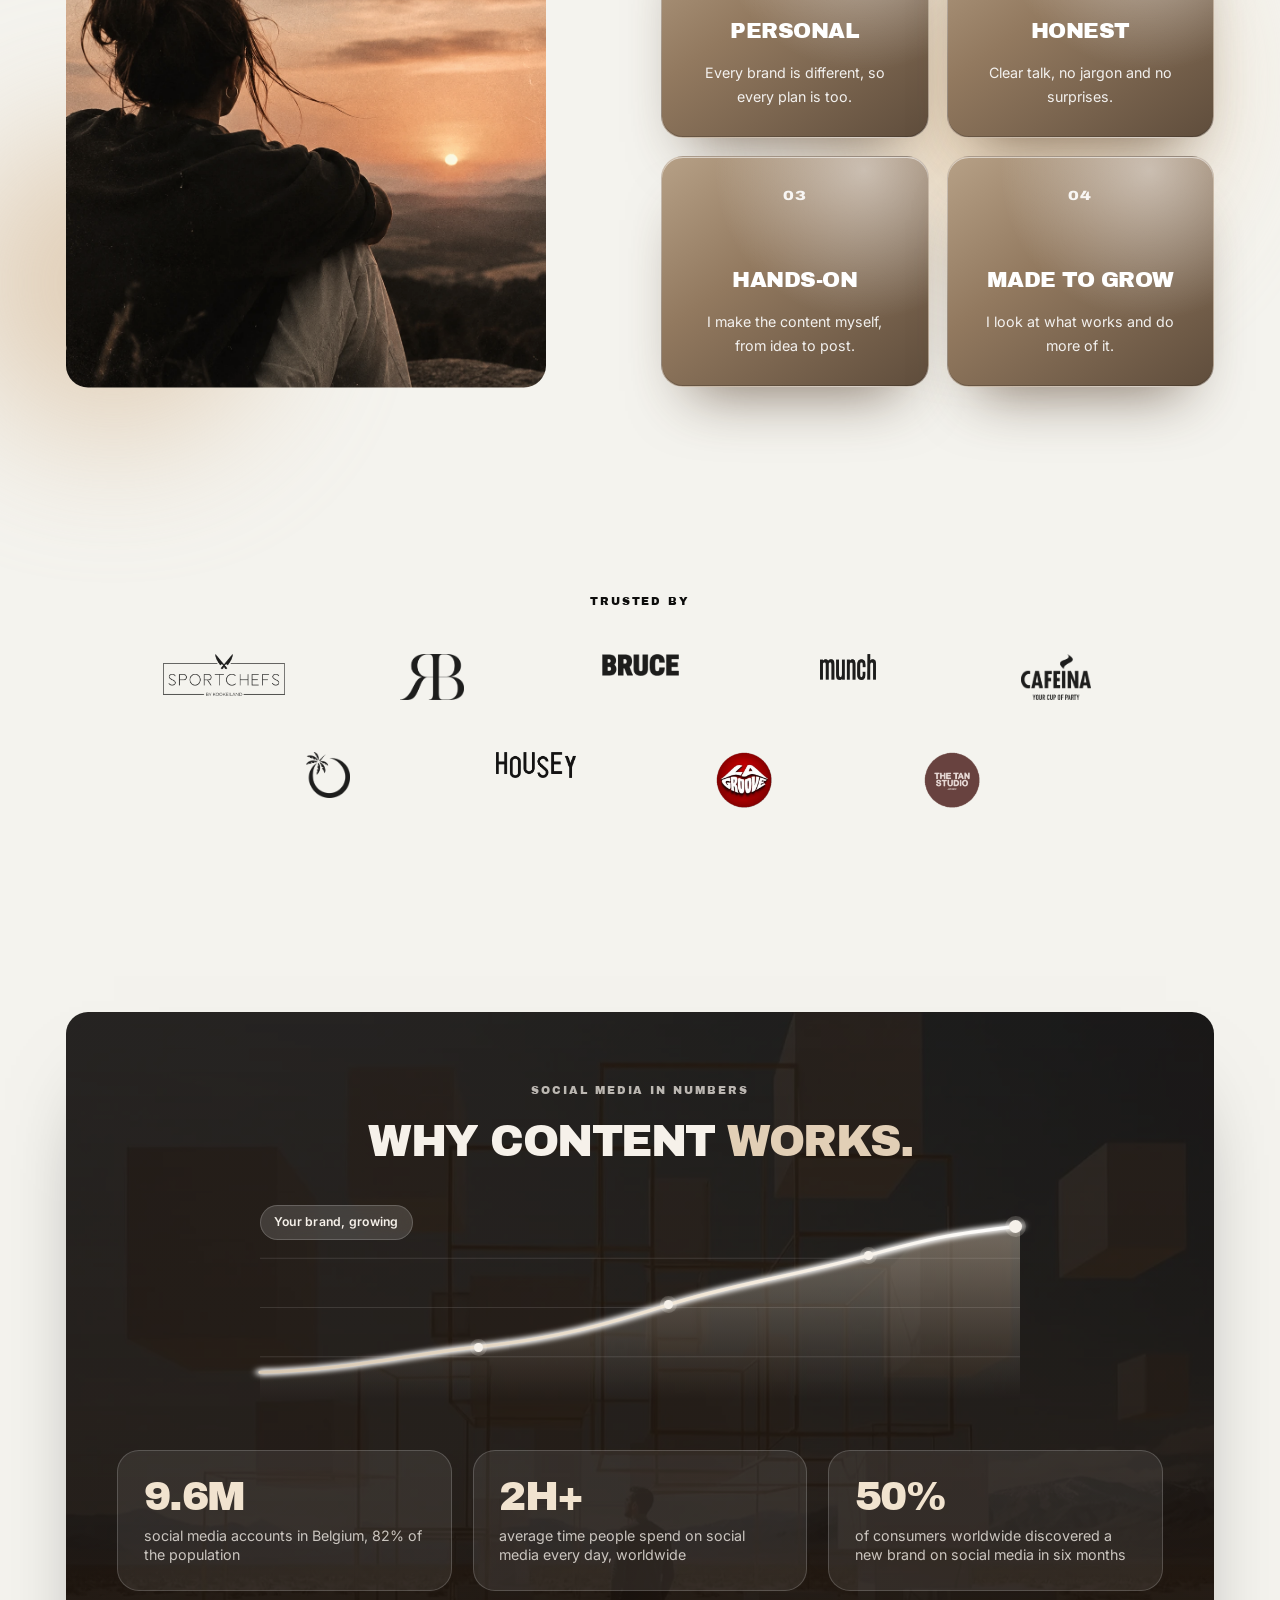
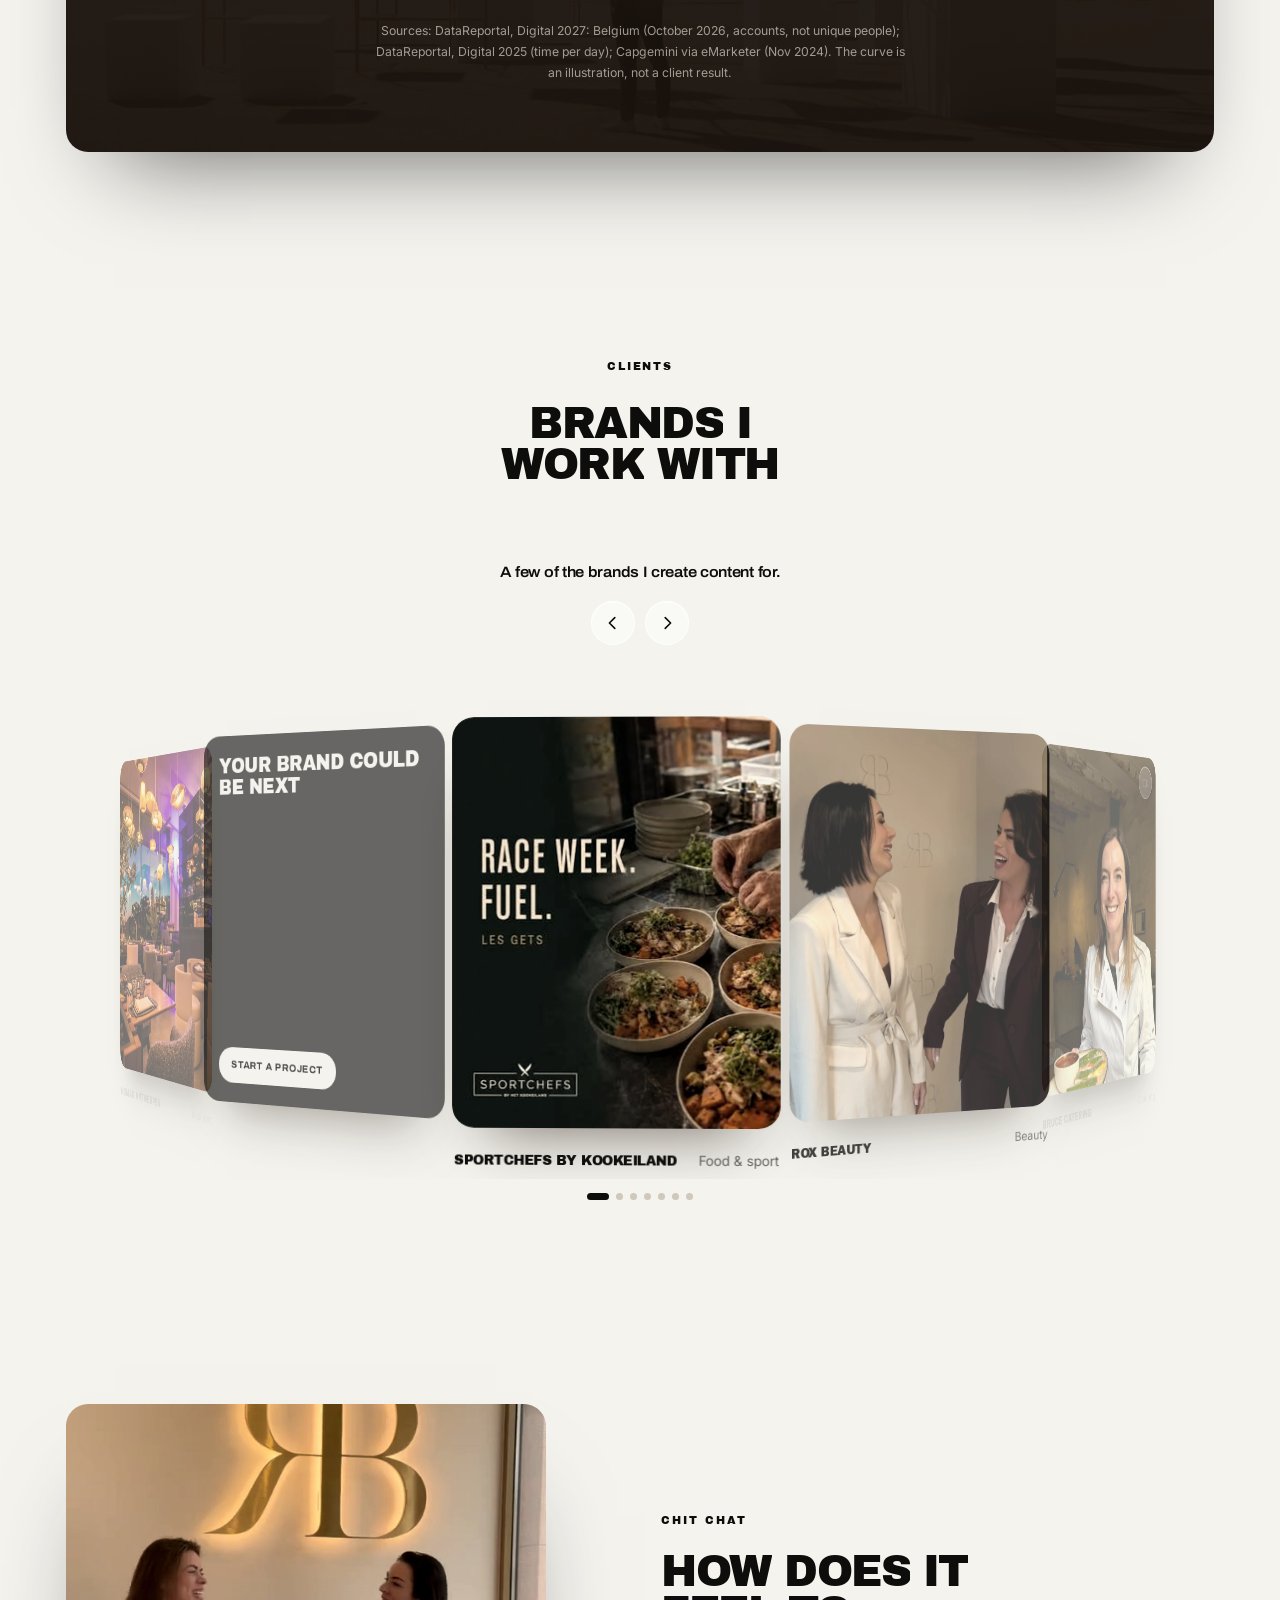
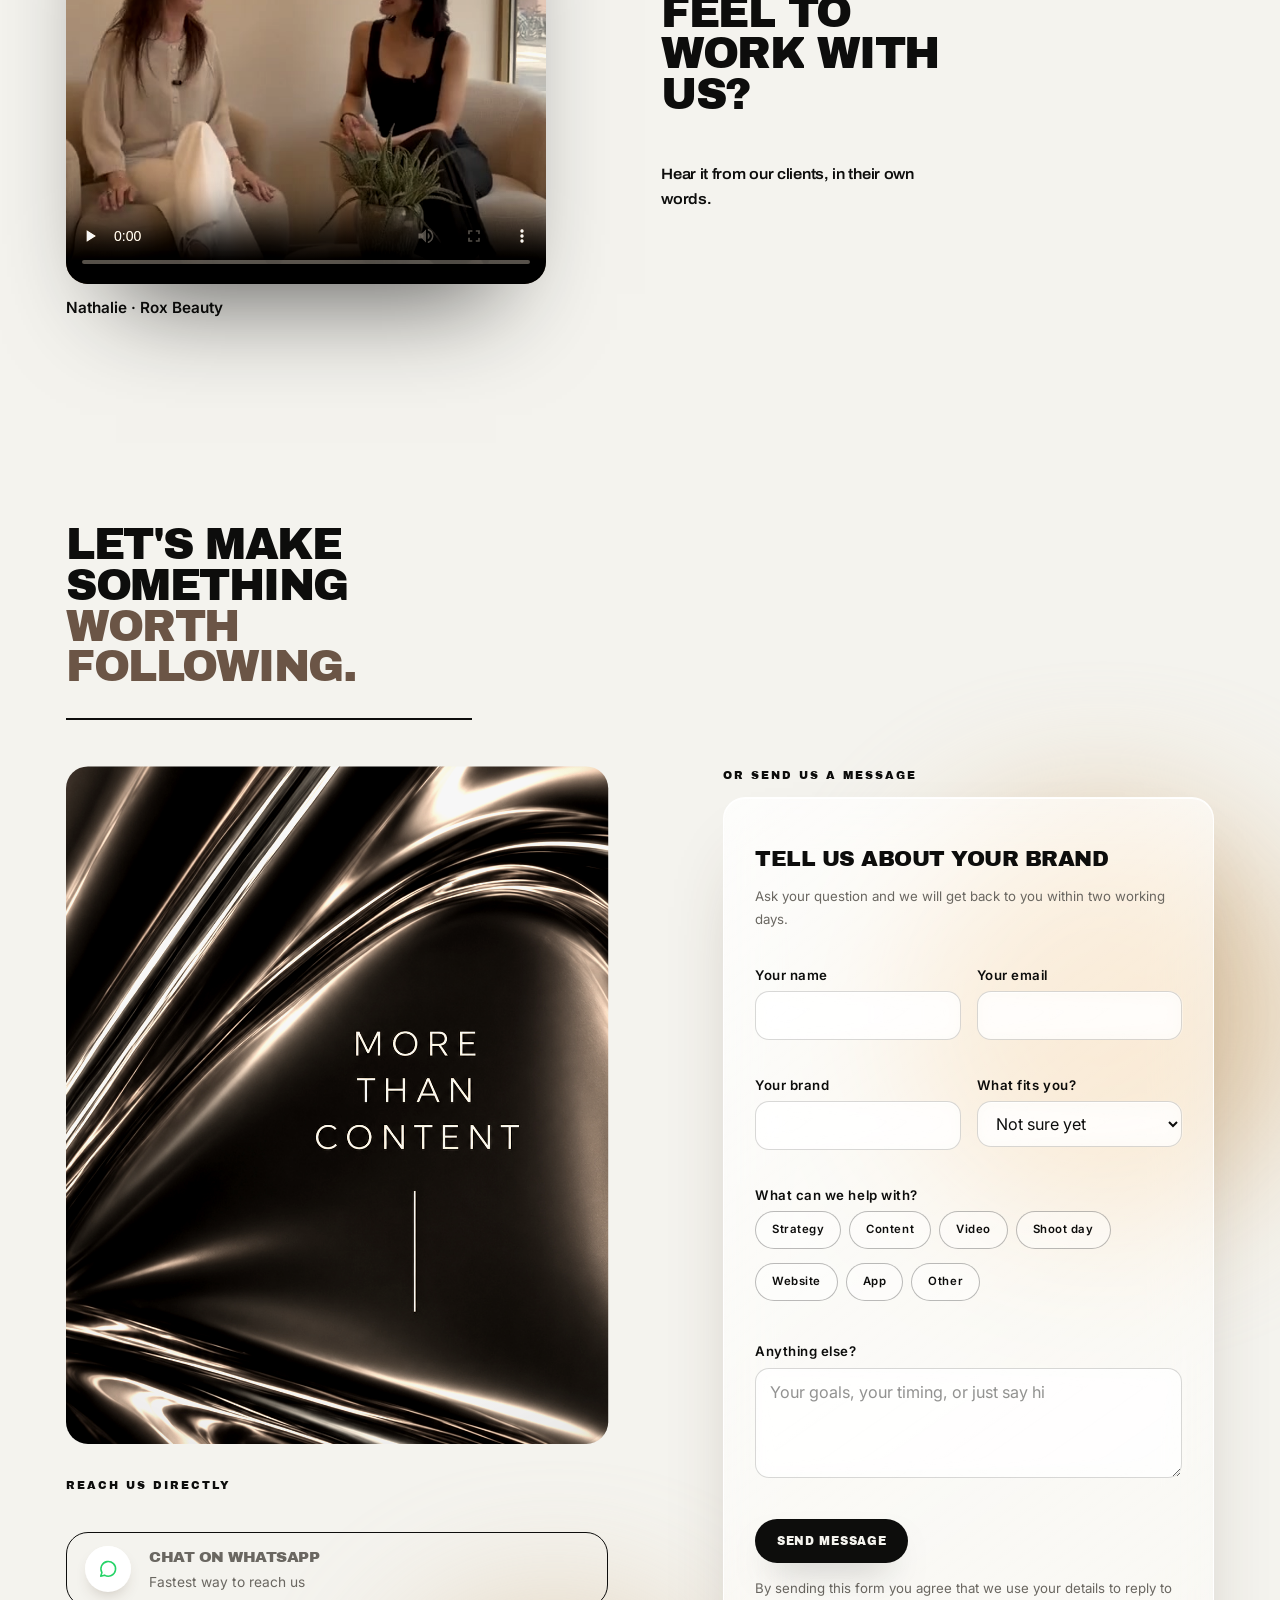
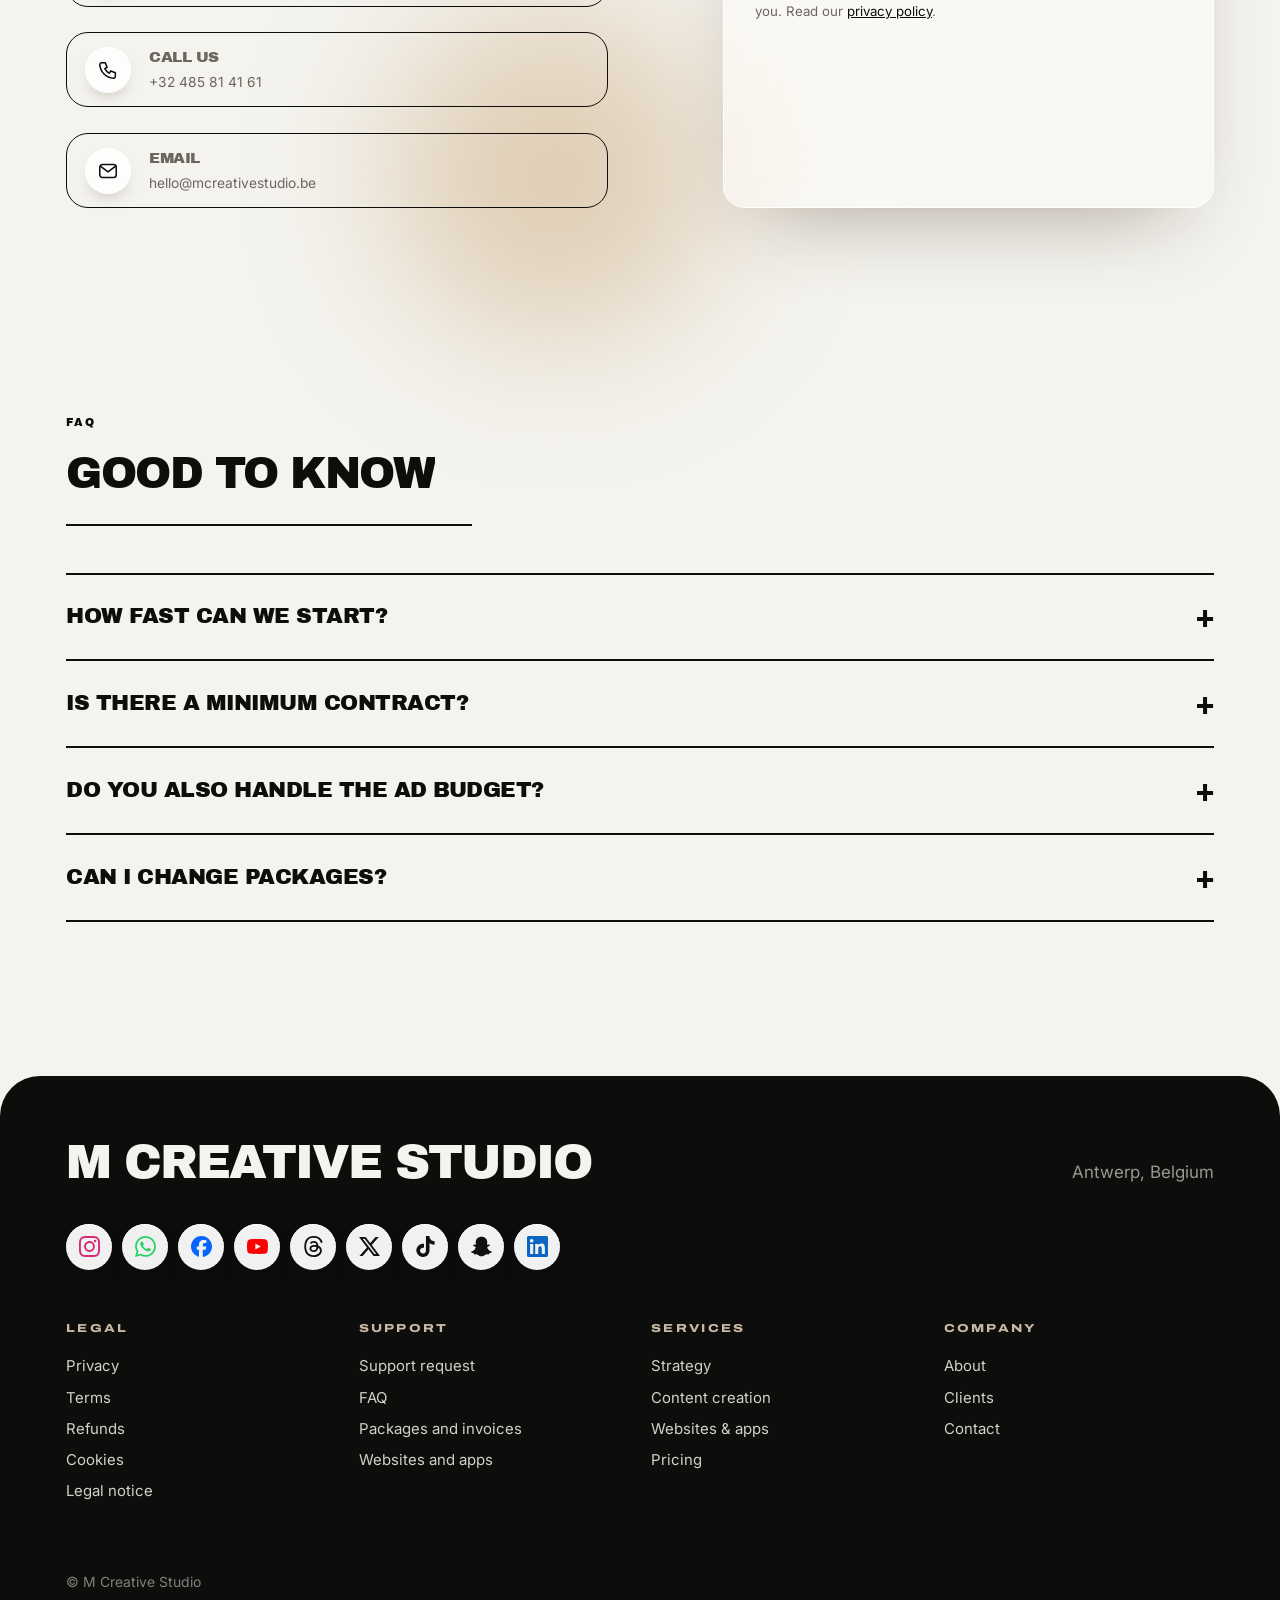
==== commit f91cc96f: "Desktop: wider horizontal gap photo/text" ====
--- a/index.html
+++ b/index.html
@@ -7,7 +7,7 @@
 <meta name="description" content="Social media and content for ambitious brands. Strategy, content creation, websites and apps. Antwerp, Belgium.">
 <link rel="preconnect" href="https://fonts.googleapis.com"><link rel="preconnect" href="https://fonts.gstatic.com" crossorigin>
 <link href="https://fonts.googleapis.com/css2?family=Archivo+Black&family=Archivo:wdth,wght@62..125,100..900&family=Inter:wght@300;400;500;600&display=swap" rel="stylesheet">
-<link rel="stylesheet" href="mag.css?v=1794958735">
+<link rel="stylesheet" href="mag.css?v=1794958962">
 </head>
 <body>
 <a class="skip" href="#contact">Skip to contact</a>
@@ -291,6 +291,6 @@
     </div>
   </div>
 </div>
-<script src="mag.js?v=1794958735"></script>
+<script src="mag.js?v=1794958962"></script>
 </body>
 </html>
--- a/mag.css
+++ b/mag.css
@@ -1150,3 +1150,11 @@
   .hero-in{padding-bottom:clamp(120px,30vw,150px)!important}
 }
 @media(max-width:800px){.hero .hvid{object-position:50% 22%!important}.hero-in{padding-bottom:clamp(130px,33vw,165px)!important}}
+@media(max-width:800px){.hero-in{padding-bottom:clamp(104px,27vw,124px)!important}.hero .sub{margin-bottom:clamp(18px,5vw,26px)!important}}
+
+/* v39: desktop: veel meer ruimte links-rechts tussen foto en tekst */
+@media(min-width:801px){
+  :root{--maxw:1260px;--side-gap:clamp(56px,9vw,176px)}
+  .intro-grid,.phil-grid,.contact-grid,.rev-grid{column-gap:var(--side-gap)!important}
+  .scene-stick{column-gap:var(--side-gap)!important}
+}
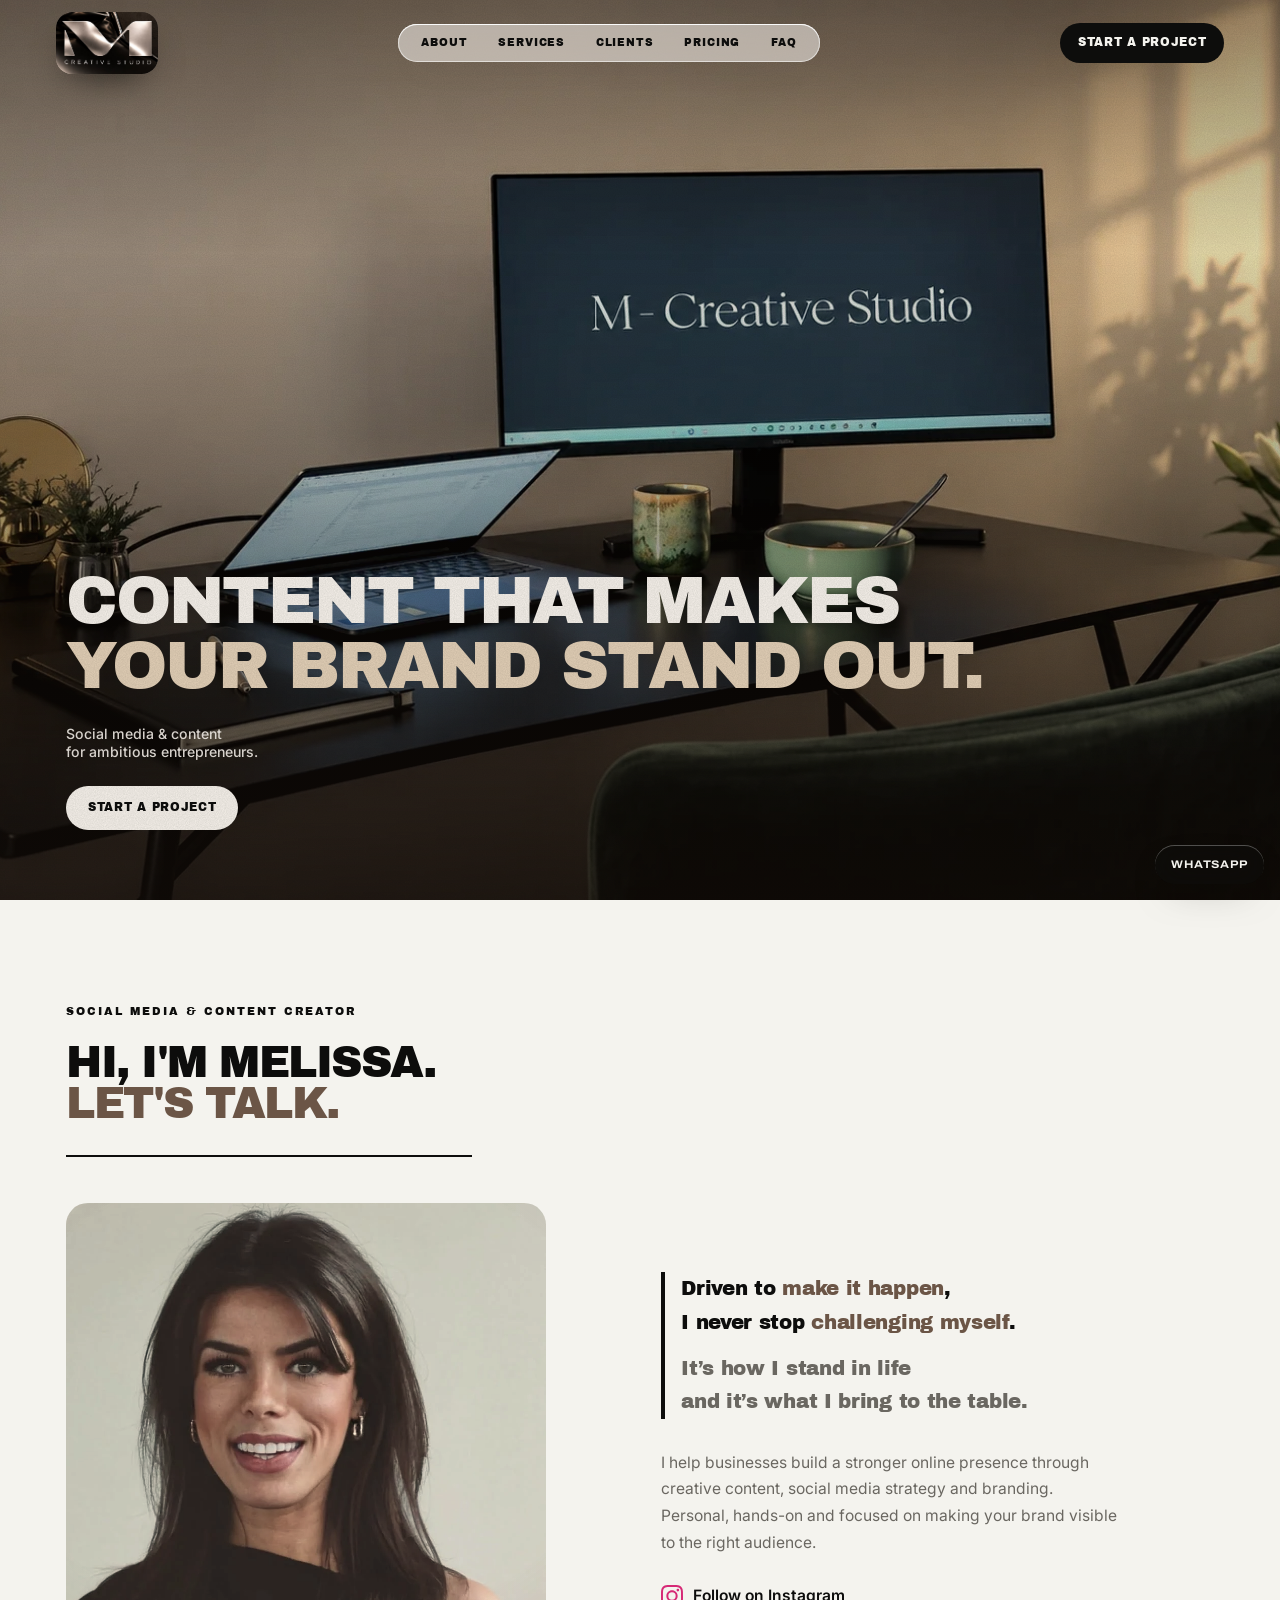
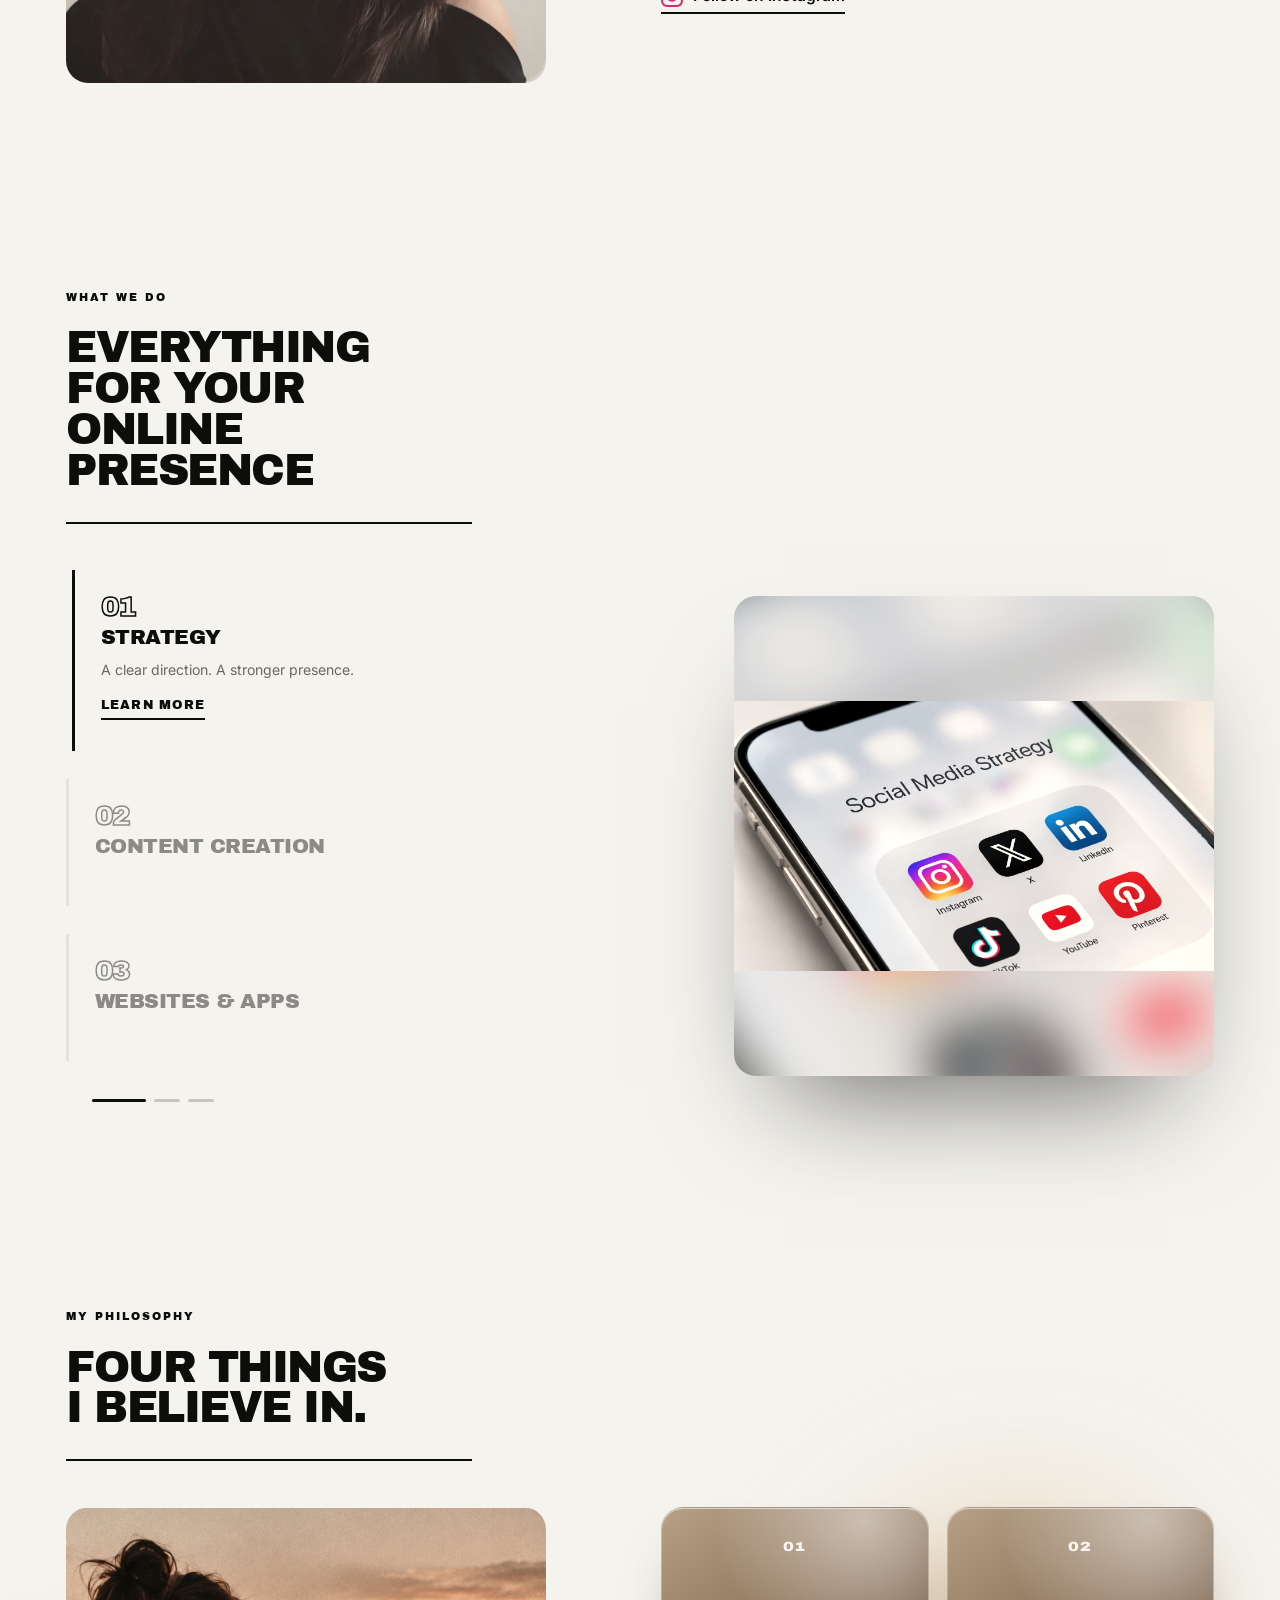
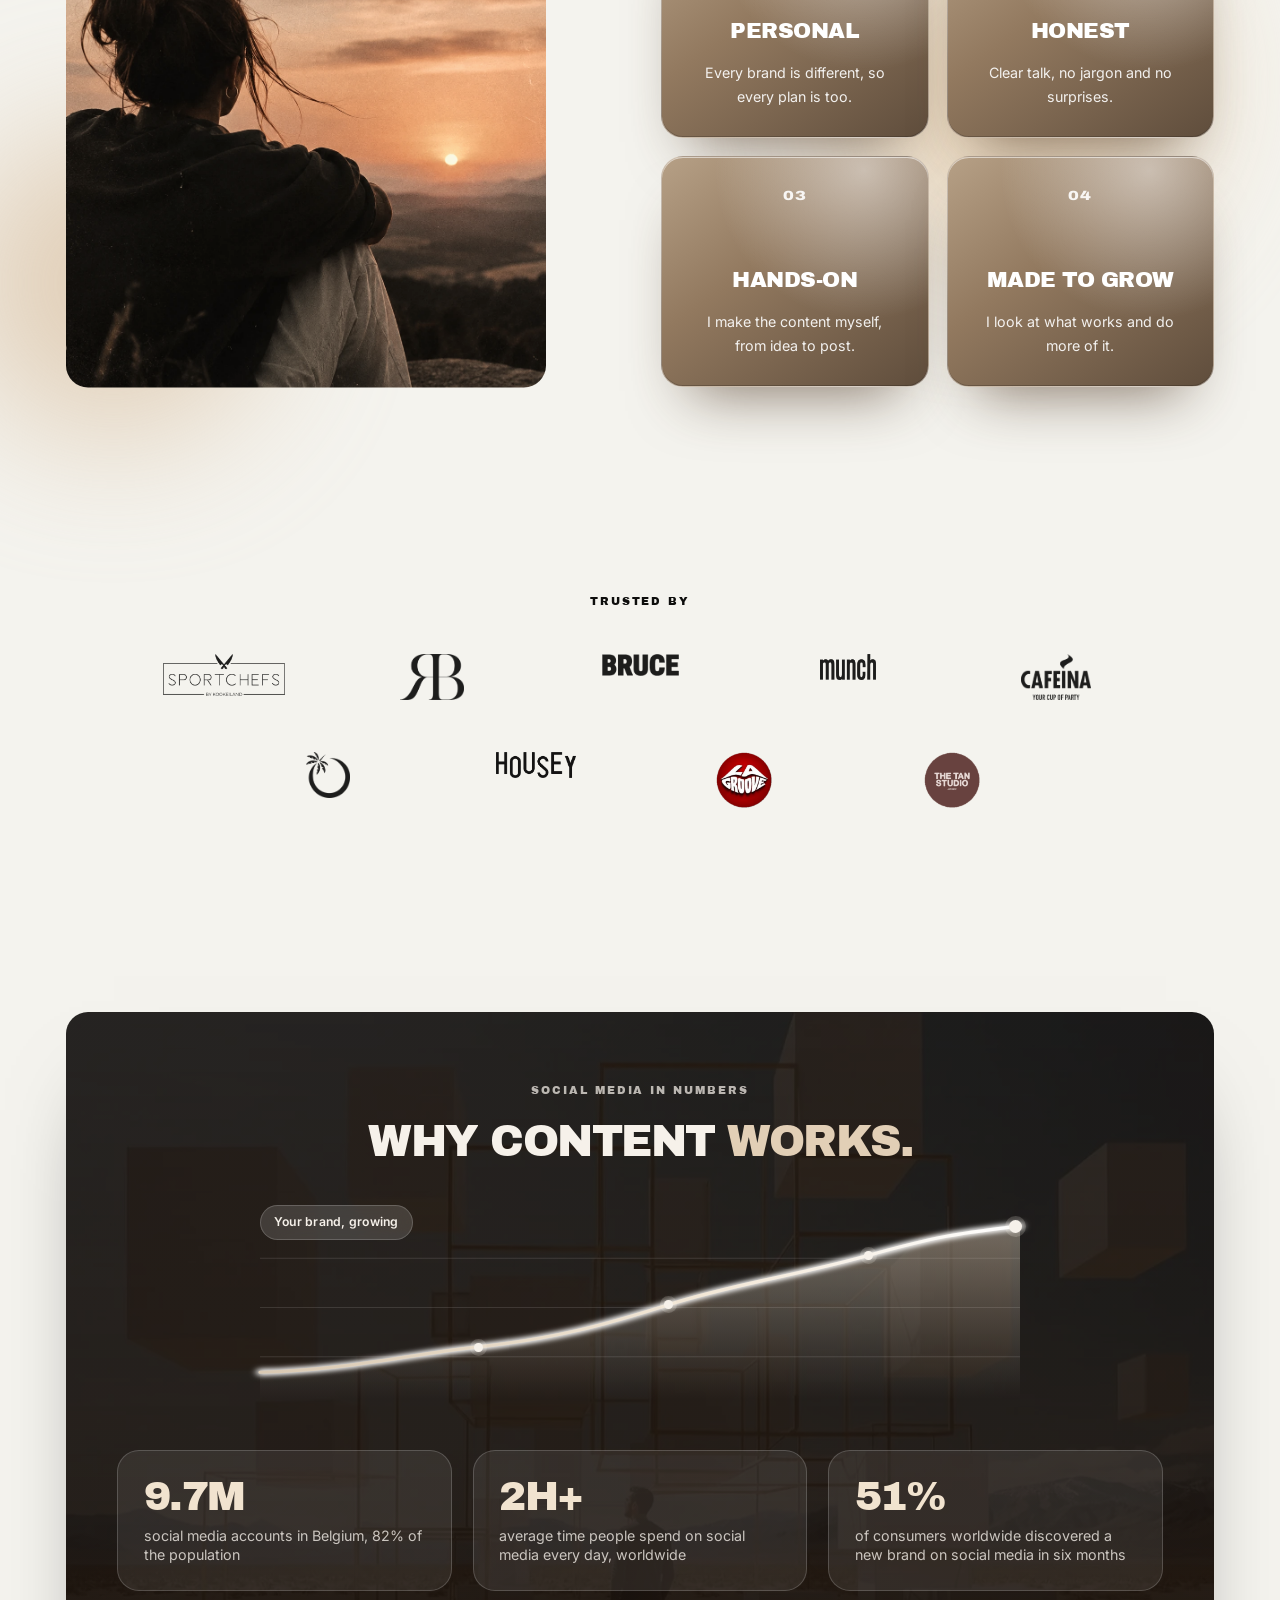
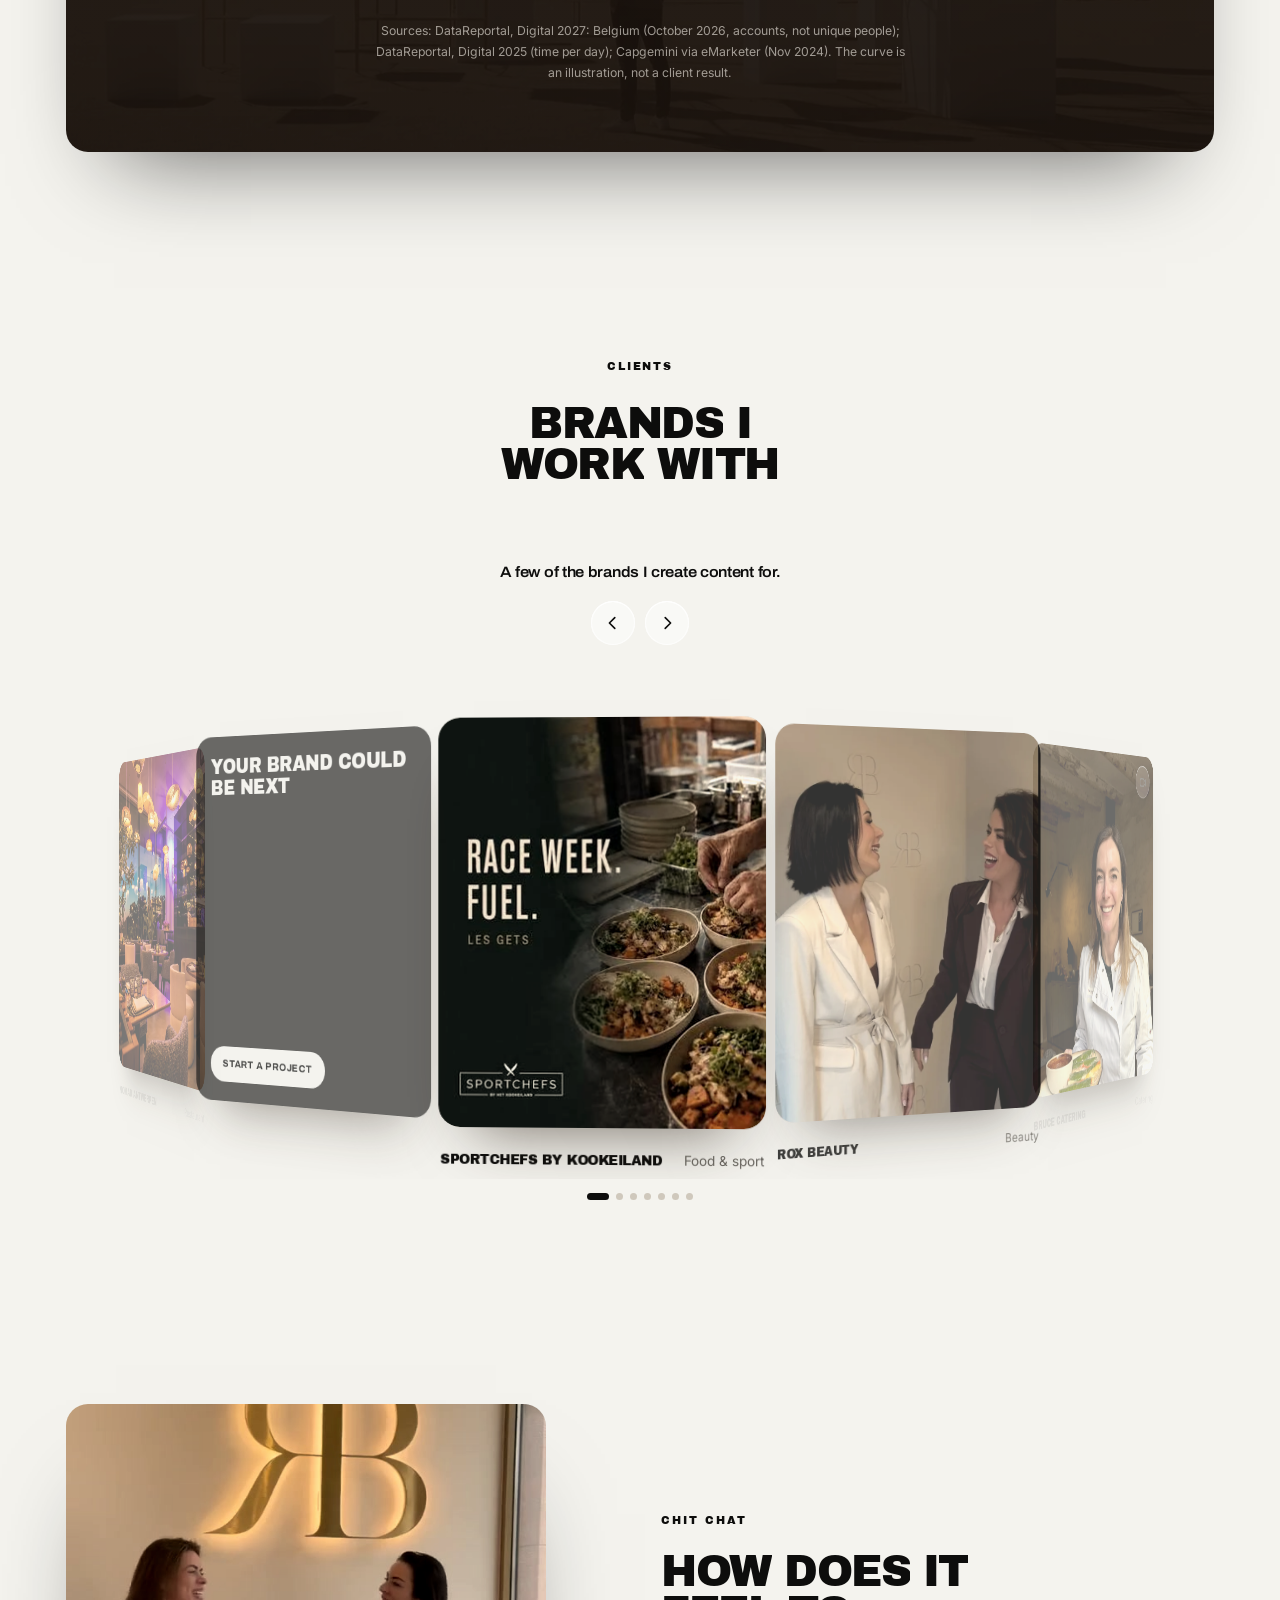
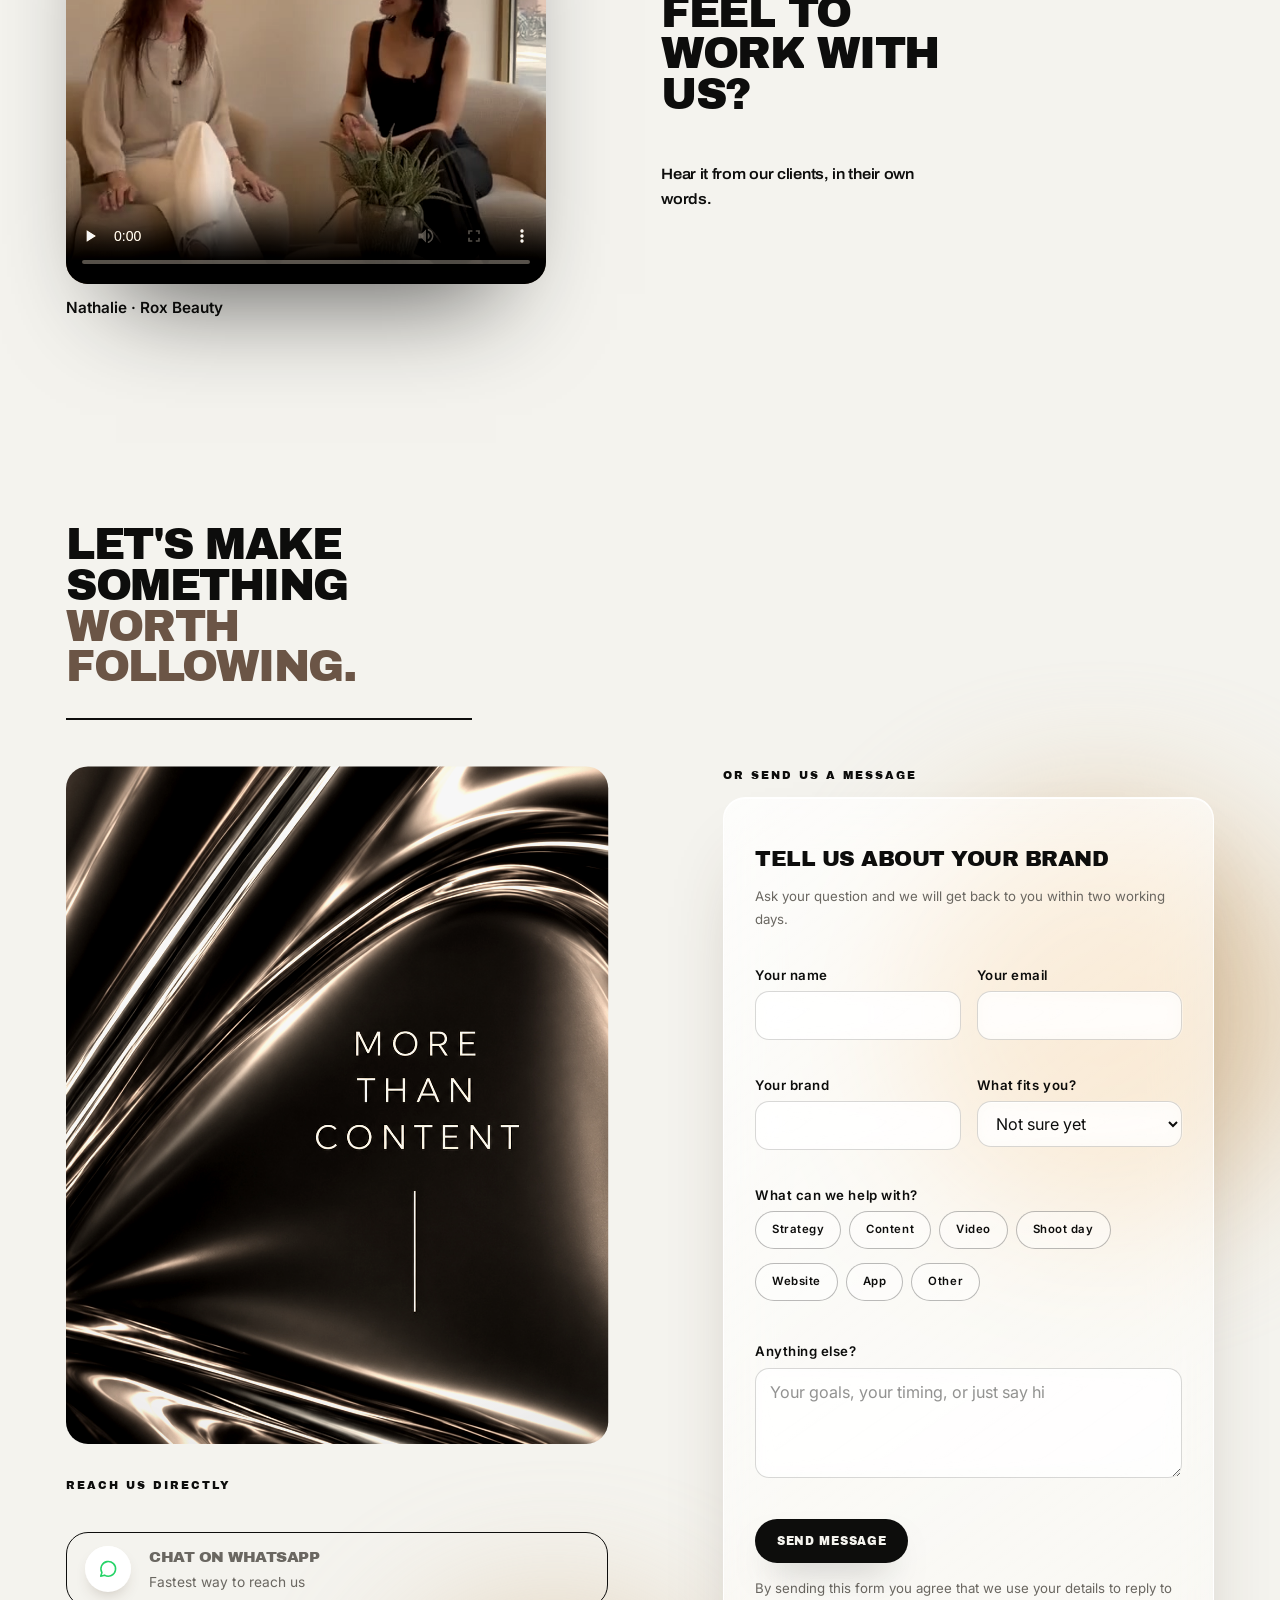
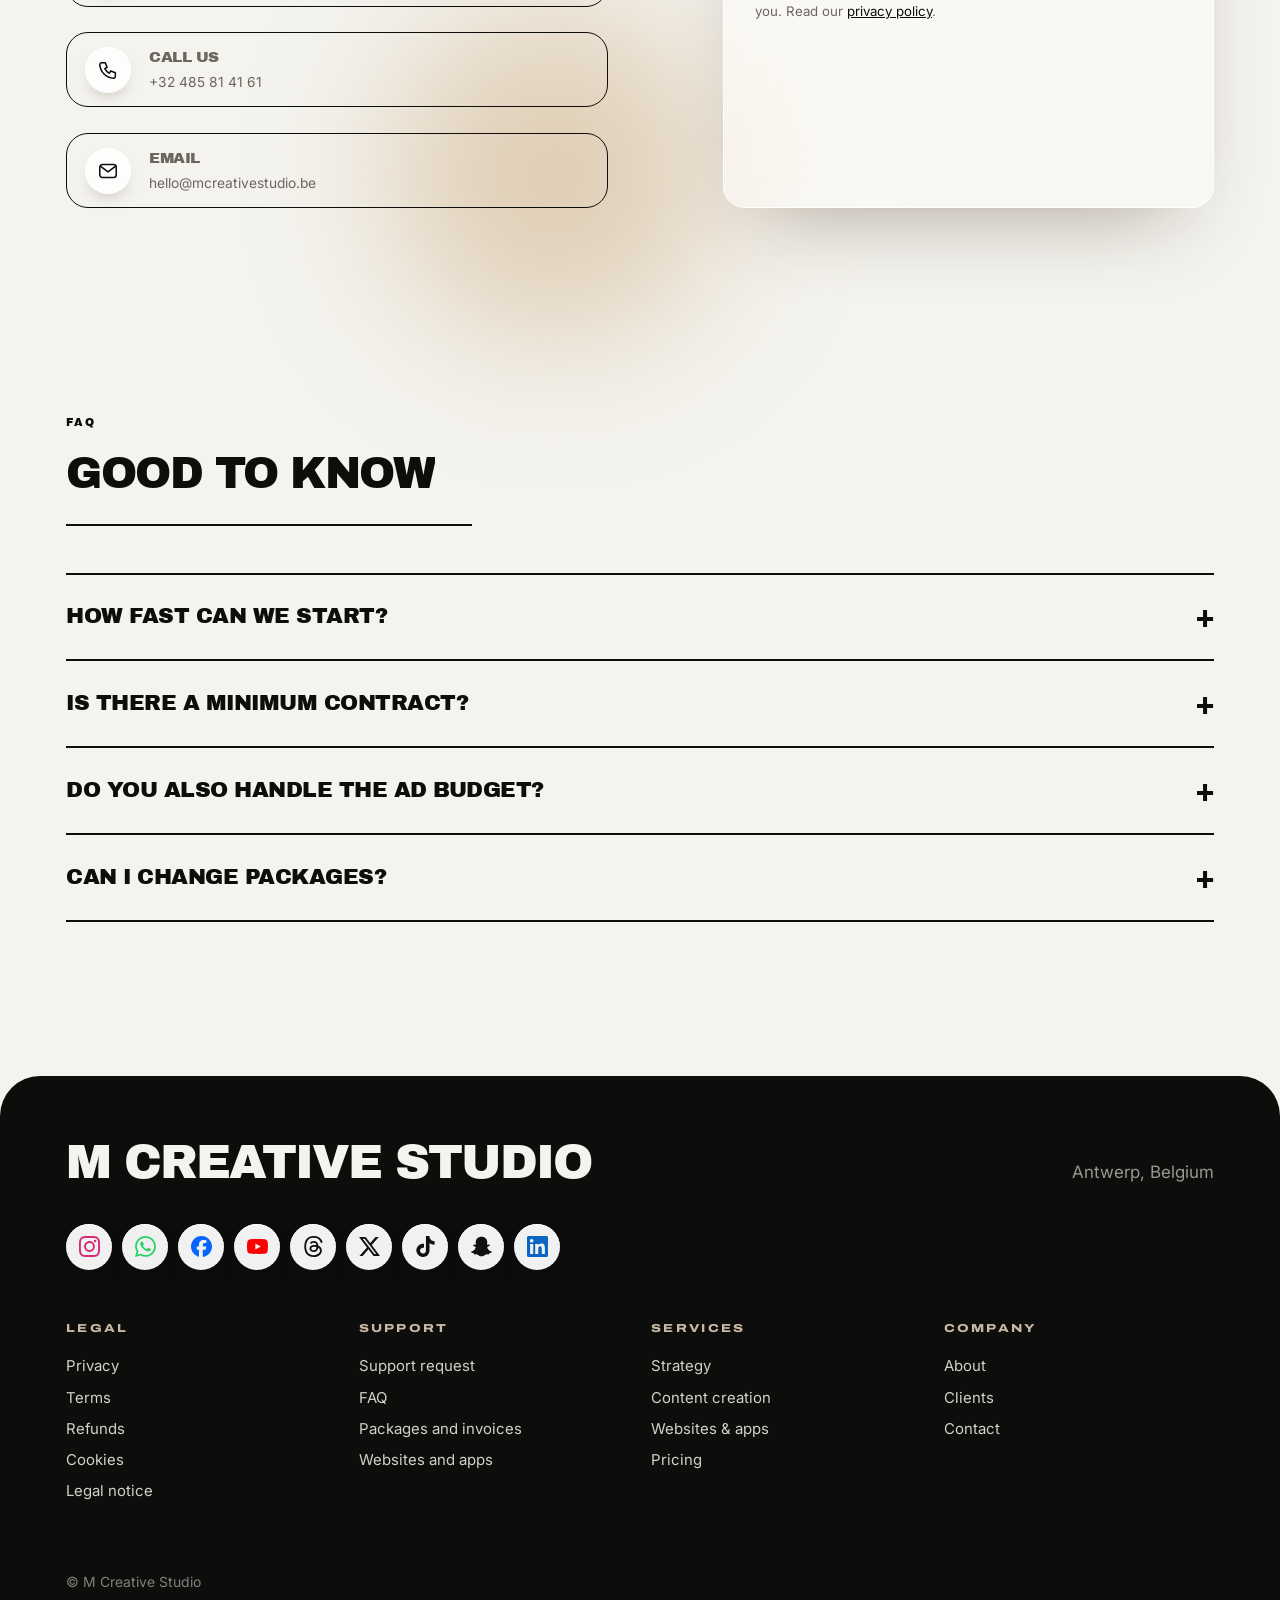
==== commit 6a6d7a3e: "Mobile hero layout, separate dock pills, review order, taller cards" ====
--- a/index.html
+++ b/index.html
@@ -7,7 +7,7 @@
 <meta name="description" content="Social media and content for ambitious brands. Strategy, content creation, websites and apps. Antwerp, Belgium.">
 <link rel="preconnect" href="https://fonts.googleapis.com"><link rel="preconnect" href="https://fonts.gstatic.com" crossorigin>
 <link href="https://fonts.googleapis.com/css2?family=Archivo+Black&family=Archivo:wdth,wght@62..125,100..900&family=Inter:wght@300;400;500;600&display=swap" rel="stylesheet">
-<link rel="stylesheet" href="mag.css?v=1794958962">
+<link rel="stylesheet" href="mag.css?v=1794959326">
 </head>
 <body>
 <a class="skip" href="#contact">Skip to contact</a>
@@ -29,7 +29,7 @@
   <div class="hero-in">
     <h1 class="mega">
       <span class="ln"><span>Content that makes</span></span>
-      <span class="ln br"><span>your brand<br class="mb"> stand out.</span></span>
+      <span class="ln br"><span>your brand stand out.</span></span>
     </h1>
     <p class="sub">Social media &amp; content<br>for ambitious entrepreneurs.</p>
     <a class="pill light" href="#contact">Start a project</a>
@@ -291,6 +291,6 @@
     </div>
   </div>
 </div>
-<script src="mag.js?v=1794958962"></script>
+<script src="mag.js?v=1794959326"></script>
 </body>
 </html>
--- a/mag.css
+++ b/mag.css
@@ -1158,3 +1158,40 @@
   .intro-grid,.phil-grid,.contact-grid,.rev-grid{column-gap:var(--side-gap)!important}
   .scene-stick{column-gap:var(--side-gap)!important}
 }
+
+/* v40: mobiel hero: kop op 2 rijen, helemaal onderaan zodat het logo vrij blijft op elk toestel */
+@media(max-width:800px){
+  .hero .hvid{object-position:50% 0%!important}
+  .hero .mega{font-size:min(5.3vw,24px)!important;line-height:1.15!important;margin:0 0 14px!important;white-space:nowrap}
+  .hero .mega .ln,.hero .mega .ln>span{white-space:nowrap}
+  .hero .sub{margin:0 0 0!important;font-size:15px!important;line-height:1.5!important}
+  .hero-in{padding-bottom:calc(98px + env(safe-area-inset-bottom))!important}
+}
+
+/* v41: onderbalk = twee losse pillen, geen kader eromheen */
+@media(max-width:800px){
+  .dock{background:none!important;box-shadow:none!important;-webkit-backdrop-filter:none!important;backdrop-filter:none!important;padding:0!important;gap:10px!important}
+  .dock a{height:54px!important;box-shadow:0 14px 30px -14px rgba(40,28,16,.65)!important}
+  .dock .dk-wa{background:rgba(255,255,255,.86)!important;-webkit-backdrop-filter:blur(22px) saturate(170%);backdrop-filter:blur(22px) saturate(170%);box-shadow:inset 0 1px 0 #fff,0 14px 30px -14px rgba(40,28,16,.65)!important}
+}
+
+/* v42: mobiel hero: video bovenaan (logo vrij), kop + tekst DIRECT eronder in de pagina; werkt op elke schermhoogte */
+@media(max-width:800px){
+  .hero.has-vid{display:block!important;height:auto!important;min-height:0!important;background:#17120e}
+  .hero.has-vid .hvid{position:relative!important;inset:auto!important;display:block;width:100%!important;height:126vw!important;max-height:none;object-fit:cover;object-position:50% 0!important;
+    -webkit-mask-image:linear-gradient(180deg,#000 82%,transparent 100%);mask-image:linear-gradient(180deg,#000 82%,transparent 100%)}
+  .hero.has-vid .hero-in{position:relative!important;display:block!important;padding:6px var(--gut) calc(120px + env(safe-area-inset-bottom))!important;margin-top:-4px}
+  .hero.has-vid .hero-in .mega{margin:0 0 14px!important}
+}
+
+/* v43: mobiel review: eerst de tekst (Chit chat / How does it feel...), daaronder de video */
+@media(max-width:800px){
+  .rev-grid{display:flex!important;flex-direction:column!important;gap:28px!important}
+  .rev-grid>div:last-child{order:1}
+  .rev-grid>.rvid,.rev-grid>figure{order:2}
+}
+
+/* v44: mobiel filosofie-kaarten hoger (bijna vierkant) */
+@media(max-width:800px){
+  .beliefs li{aspect-ratio:1/1.12!important;min-height:0!important;height:auto!important;align-self:flex-start;justify-content:flex-end!important;padding:28px 24px!important}
+}
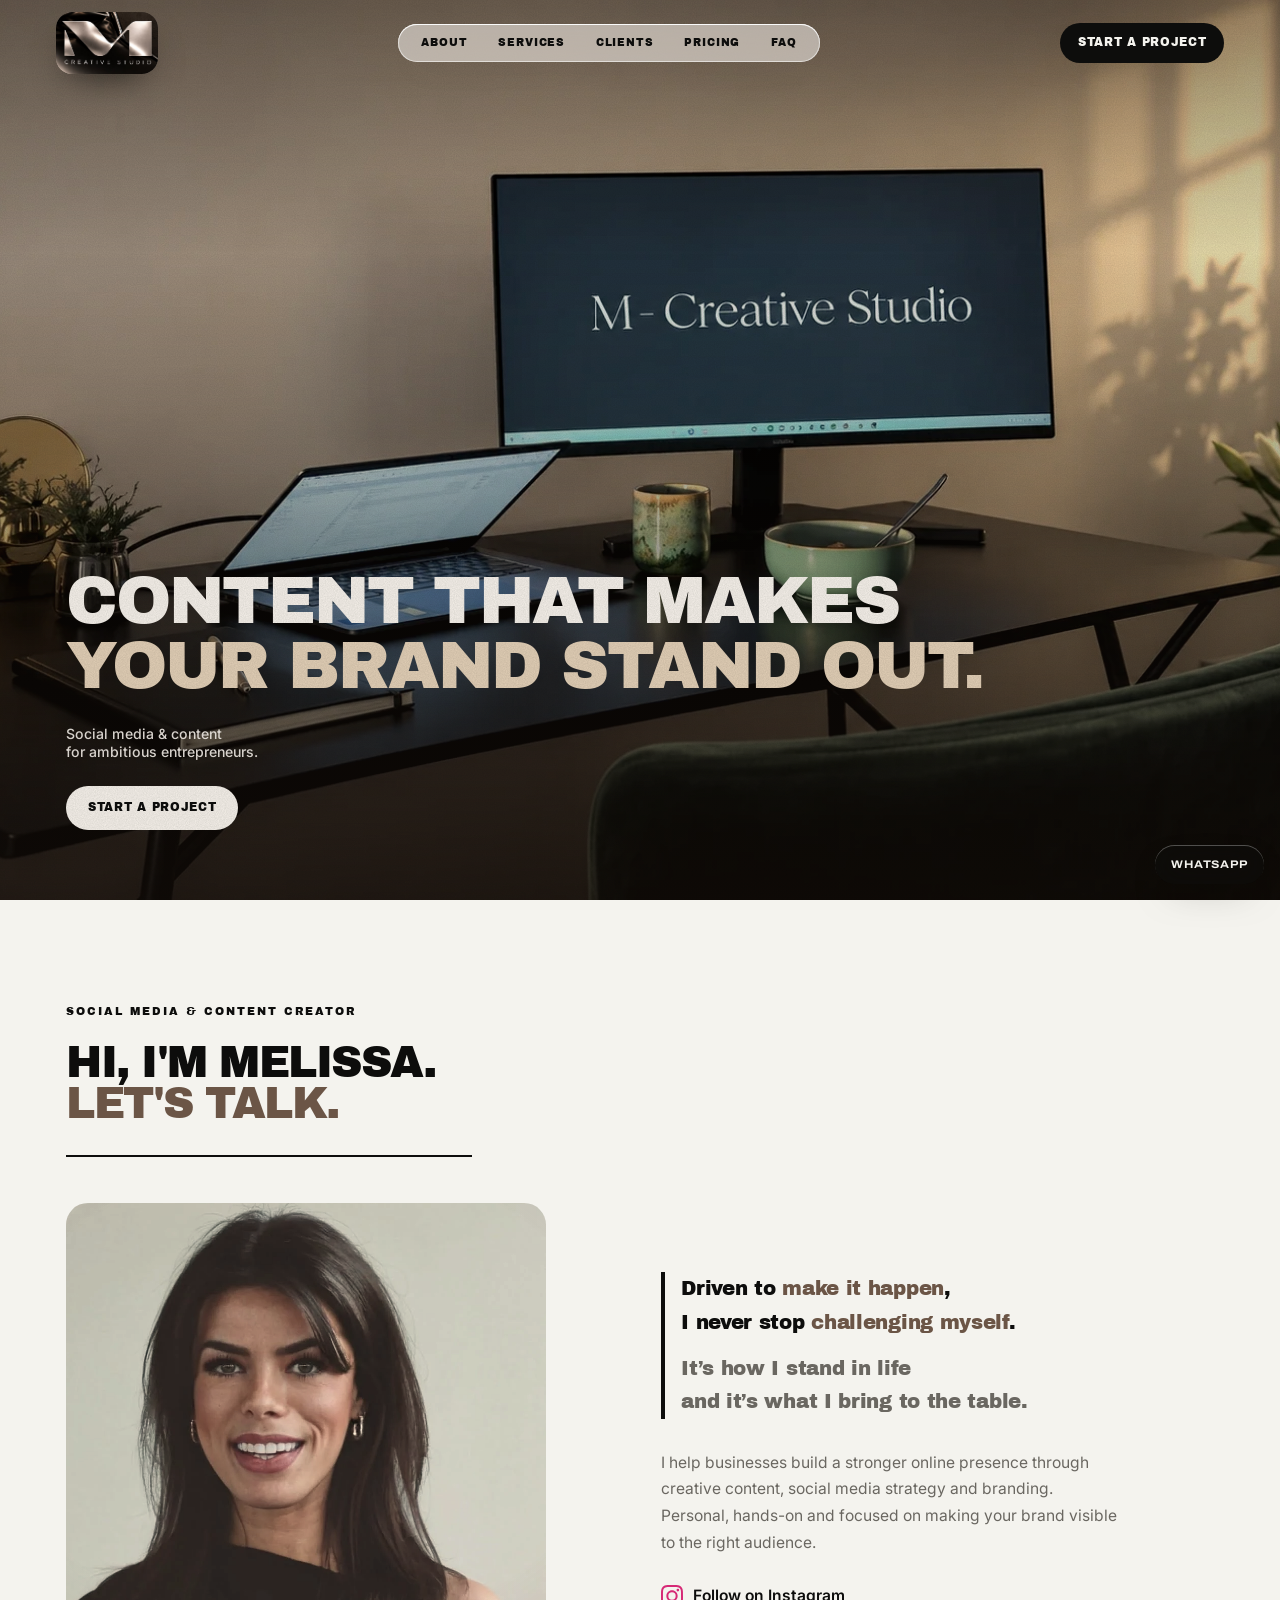
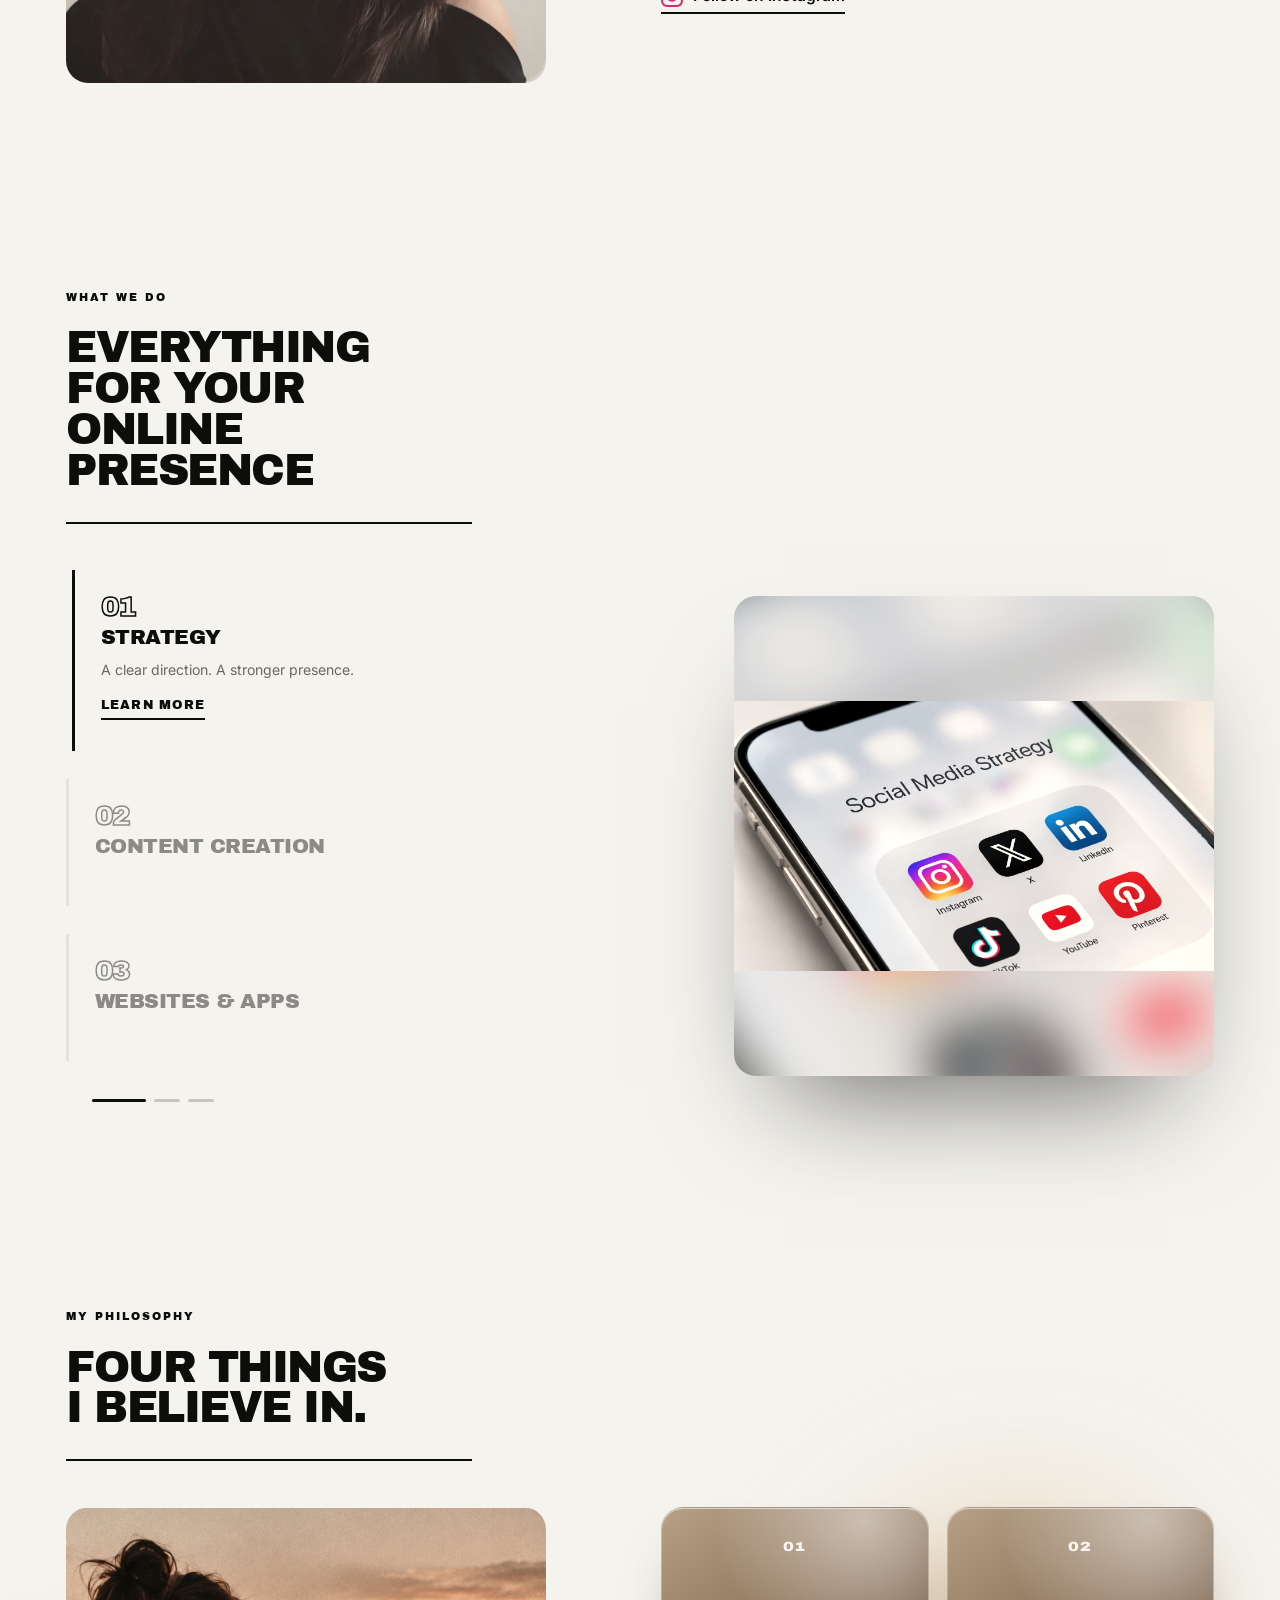
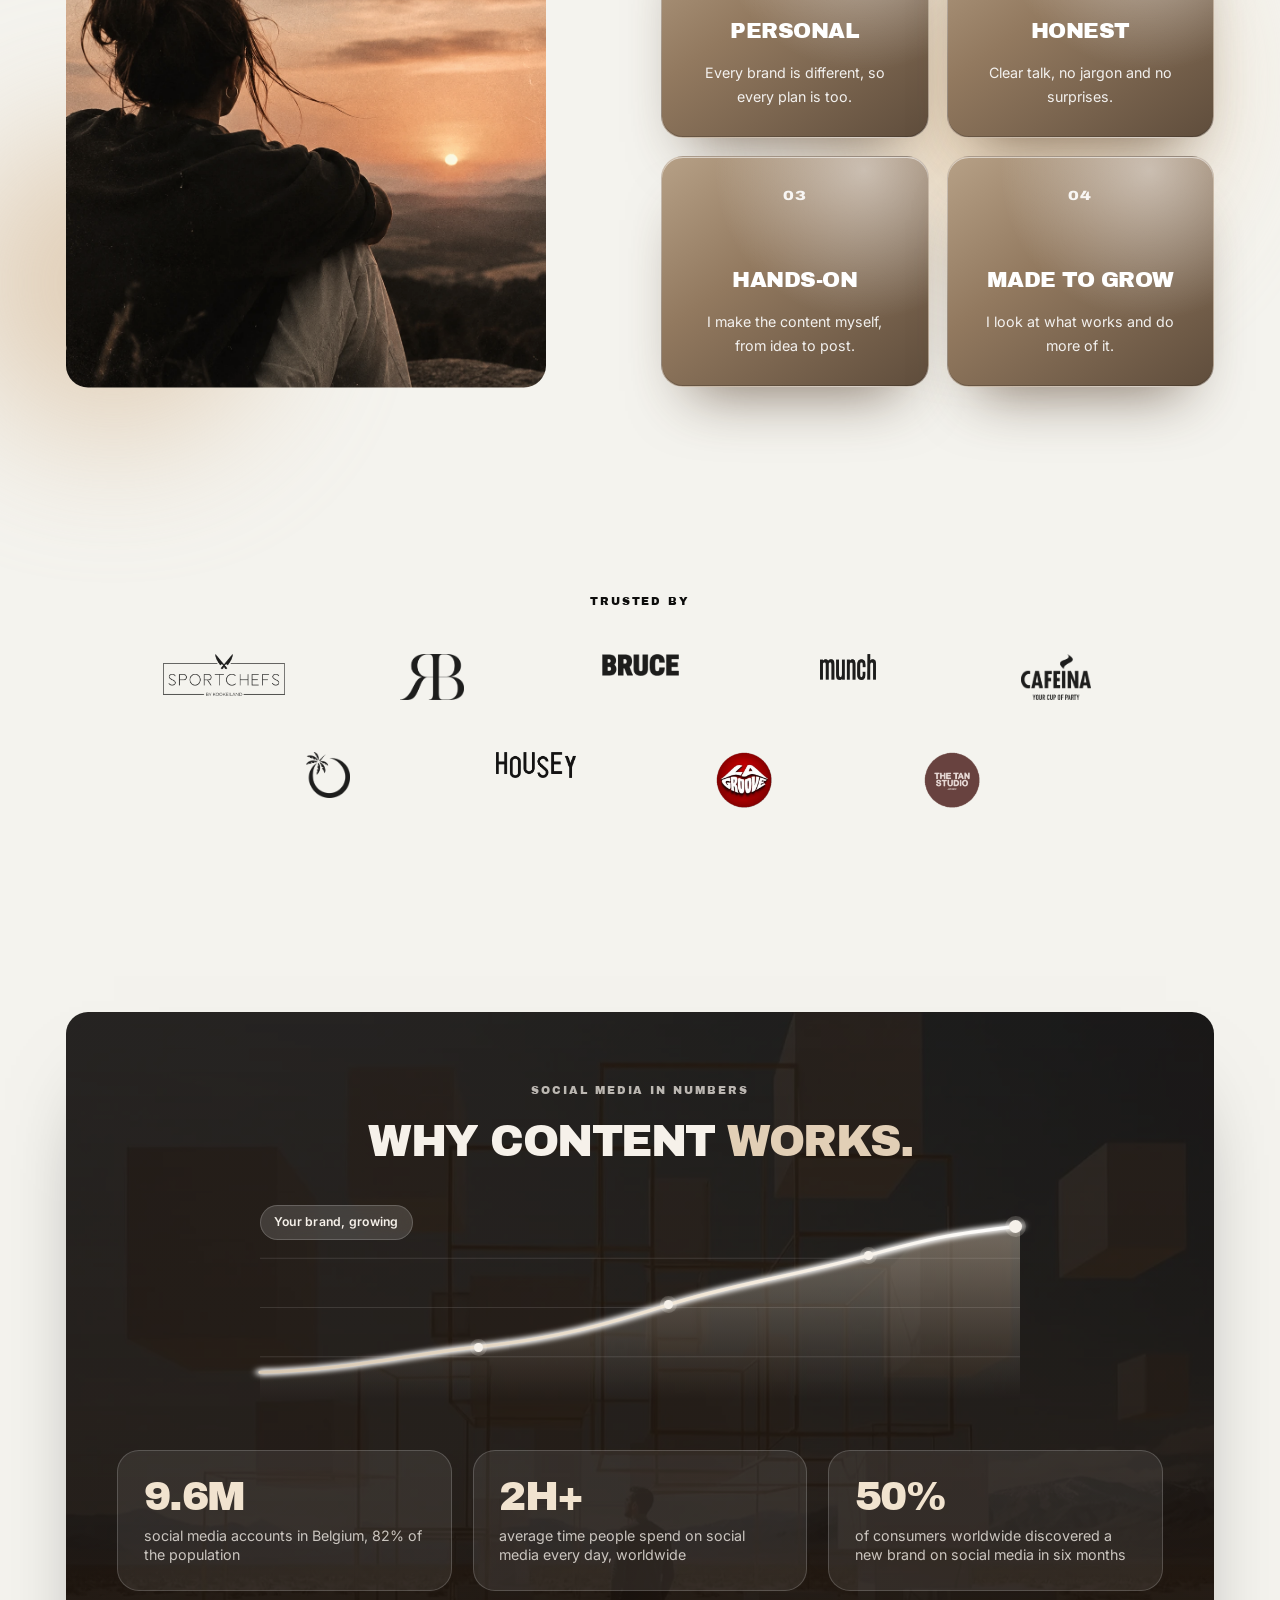
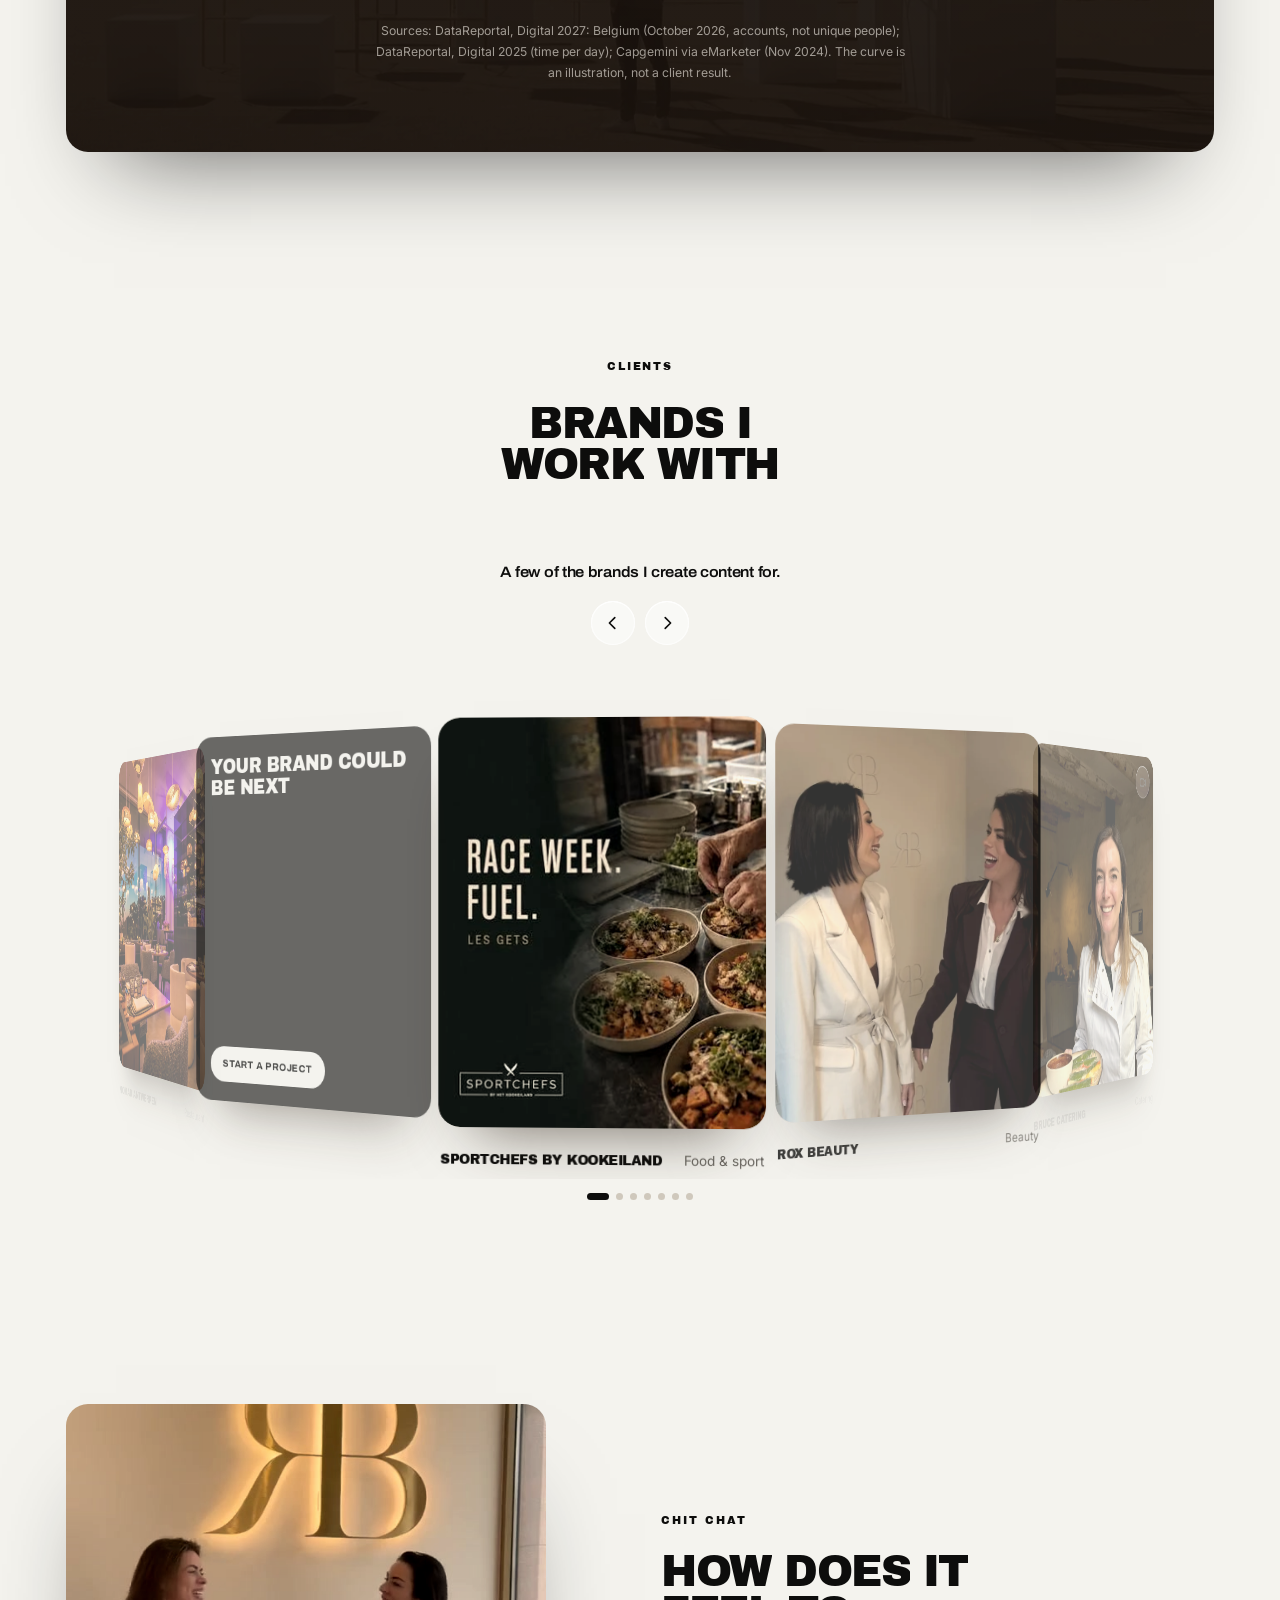
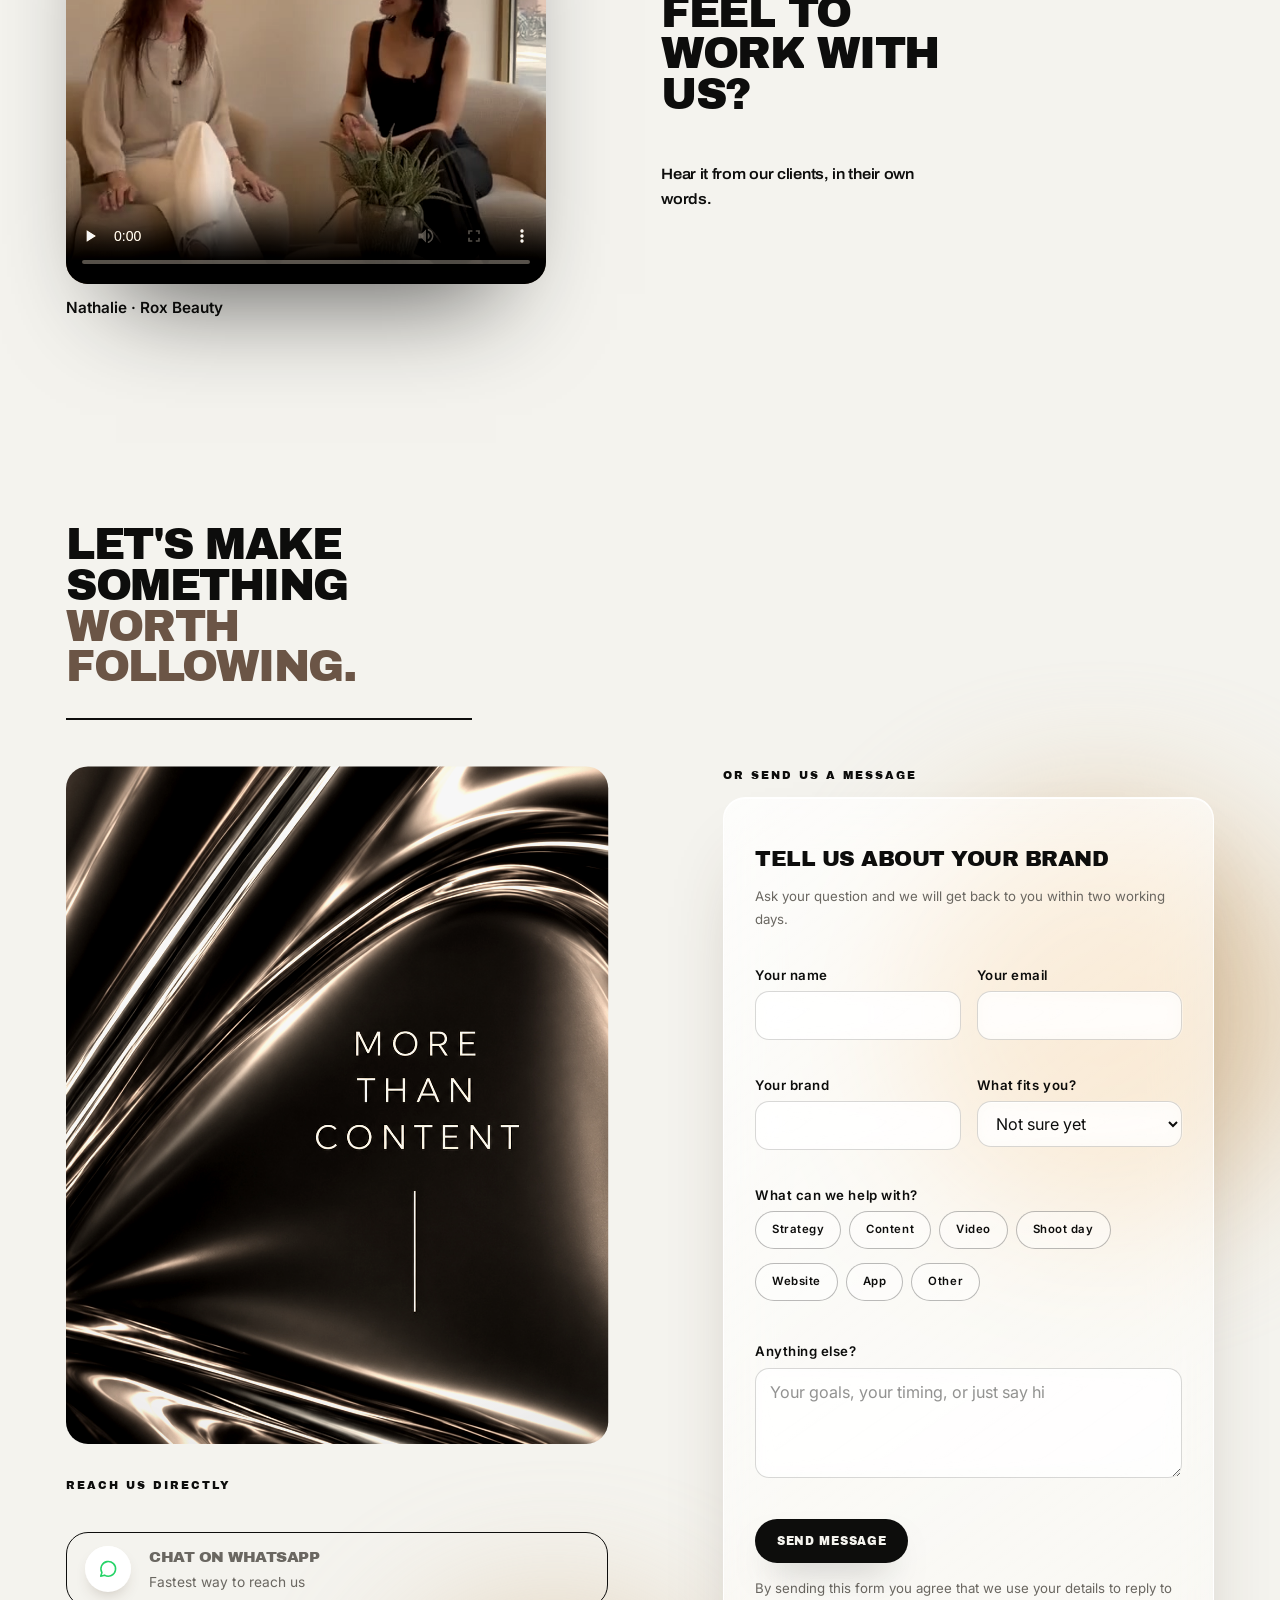
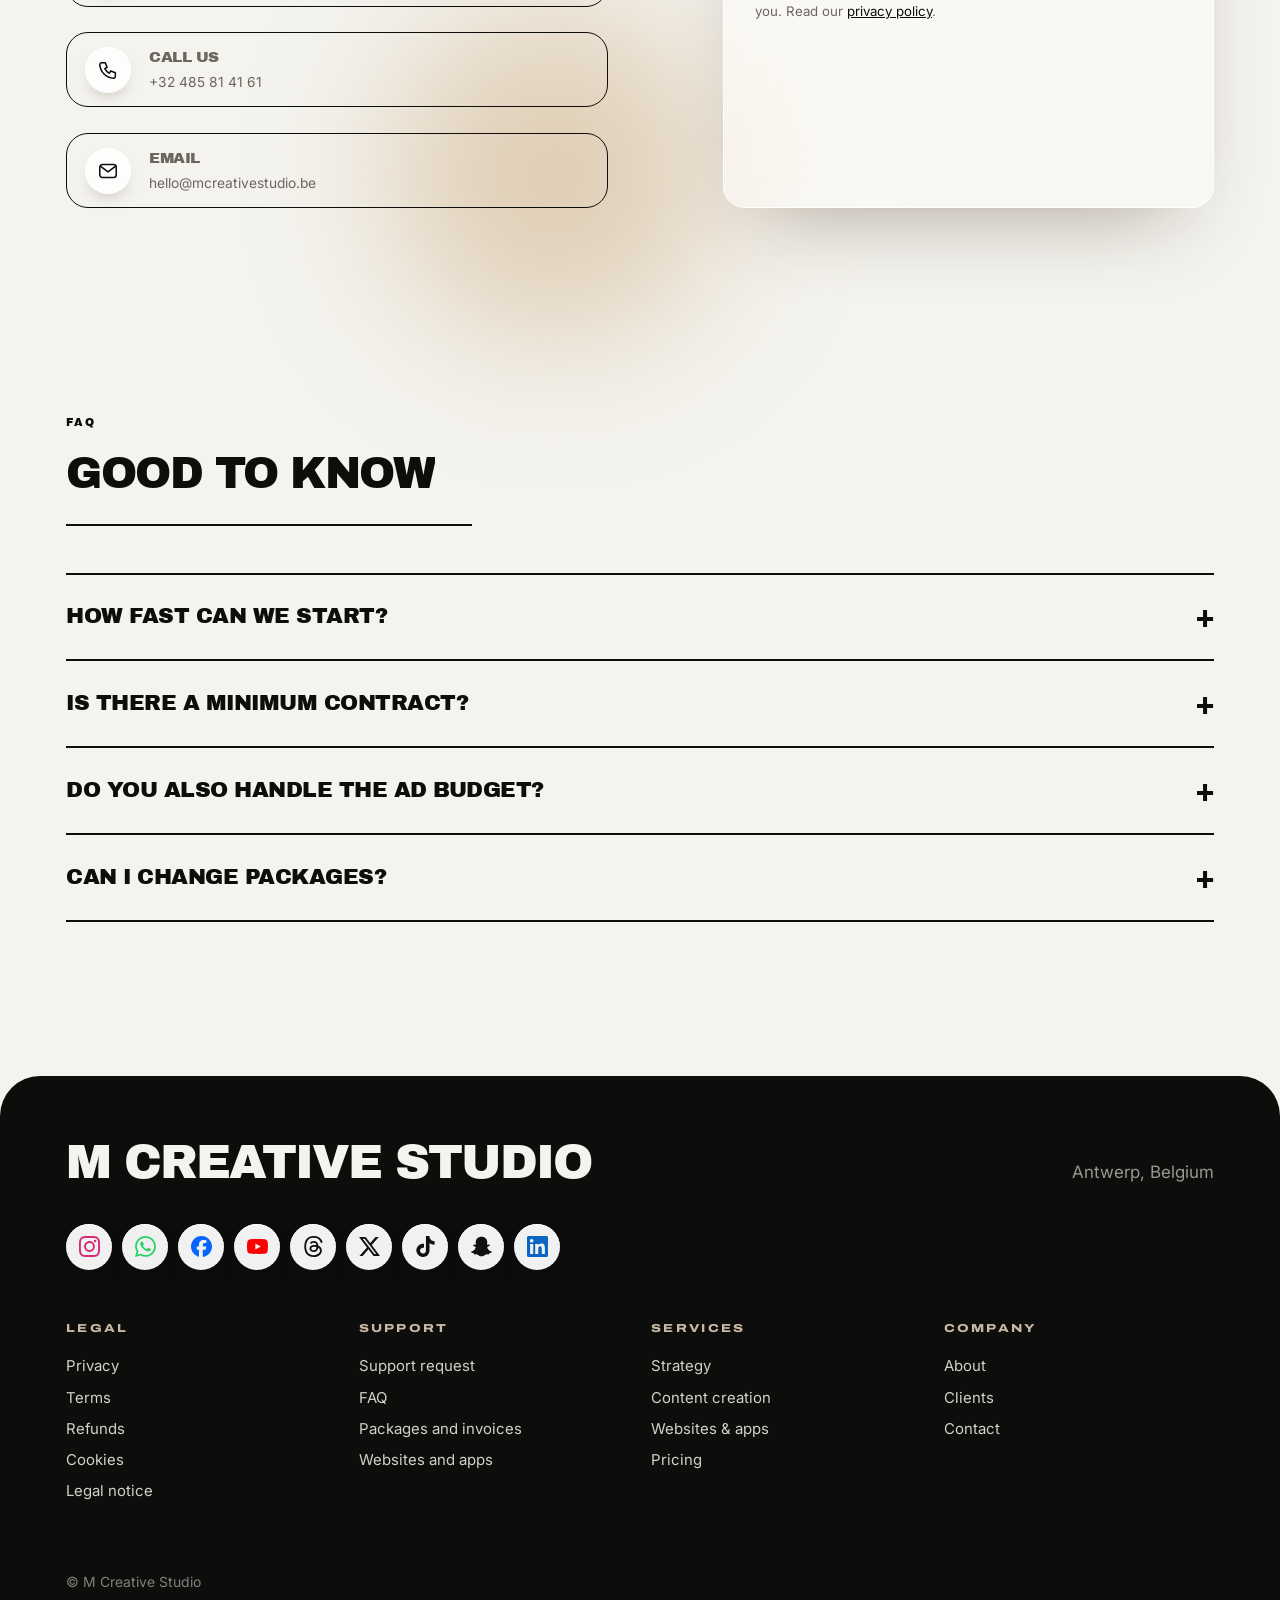
==== commit a1110b79: "Mobile belief cards: centered larger text" ====
--- a/index.html
+++ b/index.html
@@ -7,7 +7,7 @@
 <meta name="description" content="Social media and content for ambitious brands. Strategy, content creation, websites and apps. Antwerp, Belgium.">
 <link rel="preconnect" href="https://fonts.googleapis.com"><link rel="preconnect" href="https://fonts.gstatic.com" crossorigin>
 <link href="https://fonts.googleapis.com/css2?family=Archivo+Black&family=Archivo:wdth,wght@62..125,100..900&family=Inter:wght@300;400;500;600&display=swap" rel="stylesheet">
-<link rel="stylesheet" href="mag.css?v=1794959326">
+<link rel="stylesheet" href="mag.css?v=1794959546">
 </head>
 <body>
 <a class="skip" href="#contact">Skip to contact</a>
@@ -291,6 +291,6 @@
     </div>
   </div>
 </div>
-<script src="mag.js?v=1794959326"></script>
+<script src="mag.js?v=1794959546"></script>
 </body>
 </html>
--- a/mag.css
+++ b/mag.css
@@ -1195,3 +1195,11 @@
 @media(max-width:800px){
   .beliefs li{aspect-ratio:1/1.12!important;min-height:0!important;height:auto!important;align-self:flex-start;justify-content:flex-end!important;padding:28px 24px!important}
 }
+
+/* v45: mobiel filosofie-kaarten: inhoud verticaal gecentreerd en groter, kaart is gevuld */
+@media(max-width:800px){
+  .beliefs li{justify-content:center!important;align-items:center!important;gap:0!important;padding:28px 26px!important}
+  .beliefs li b{font-size:15px!important;letter-spacing:.14em;margin-bottom:18px!important}
+  .beliefs li h3{font-size:clamp(26px,7.4vw,32px)!important;line-height:1.05!important;margin:0 0 16px!important}
+  .beliefs li p{font-size:clamp(17px,4.6vw,19px)!important;line-height:1.55!important;max-width:22ch!important;margin:0 auto!important}
+}
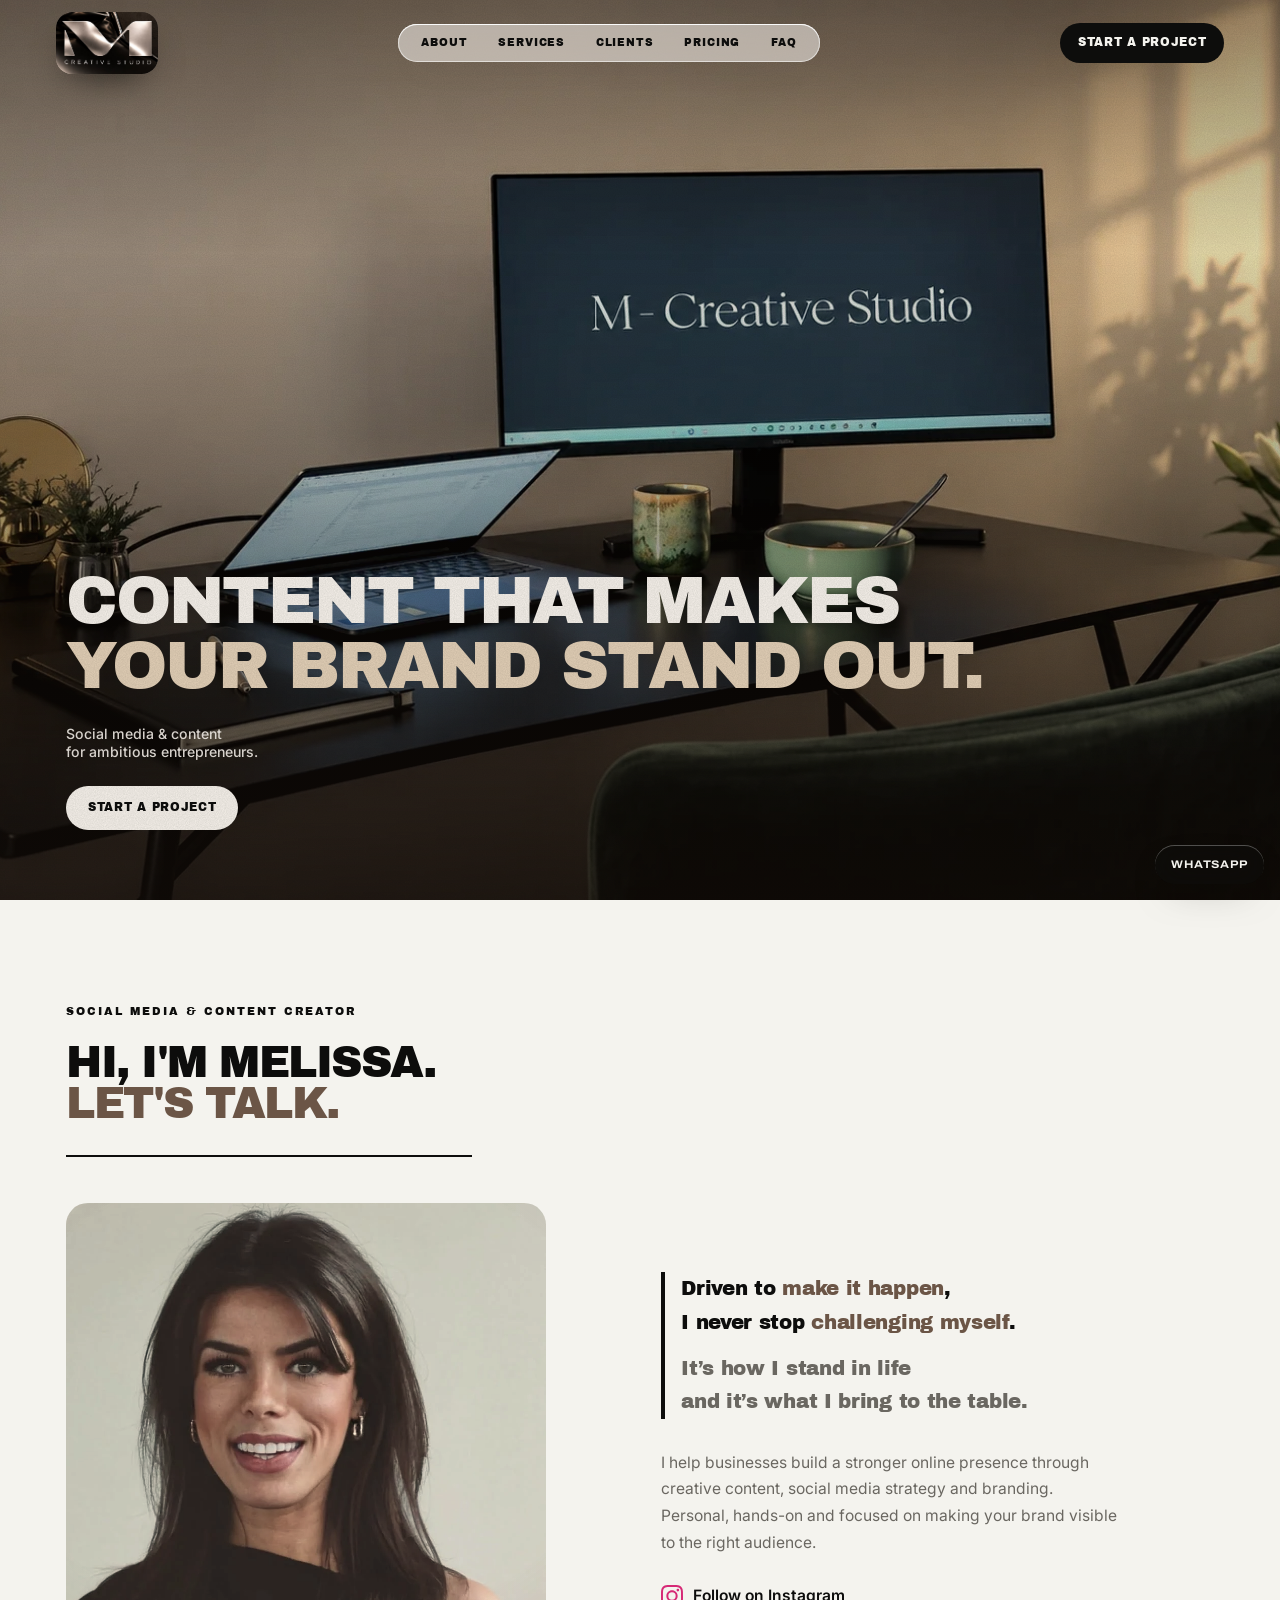
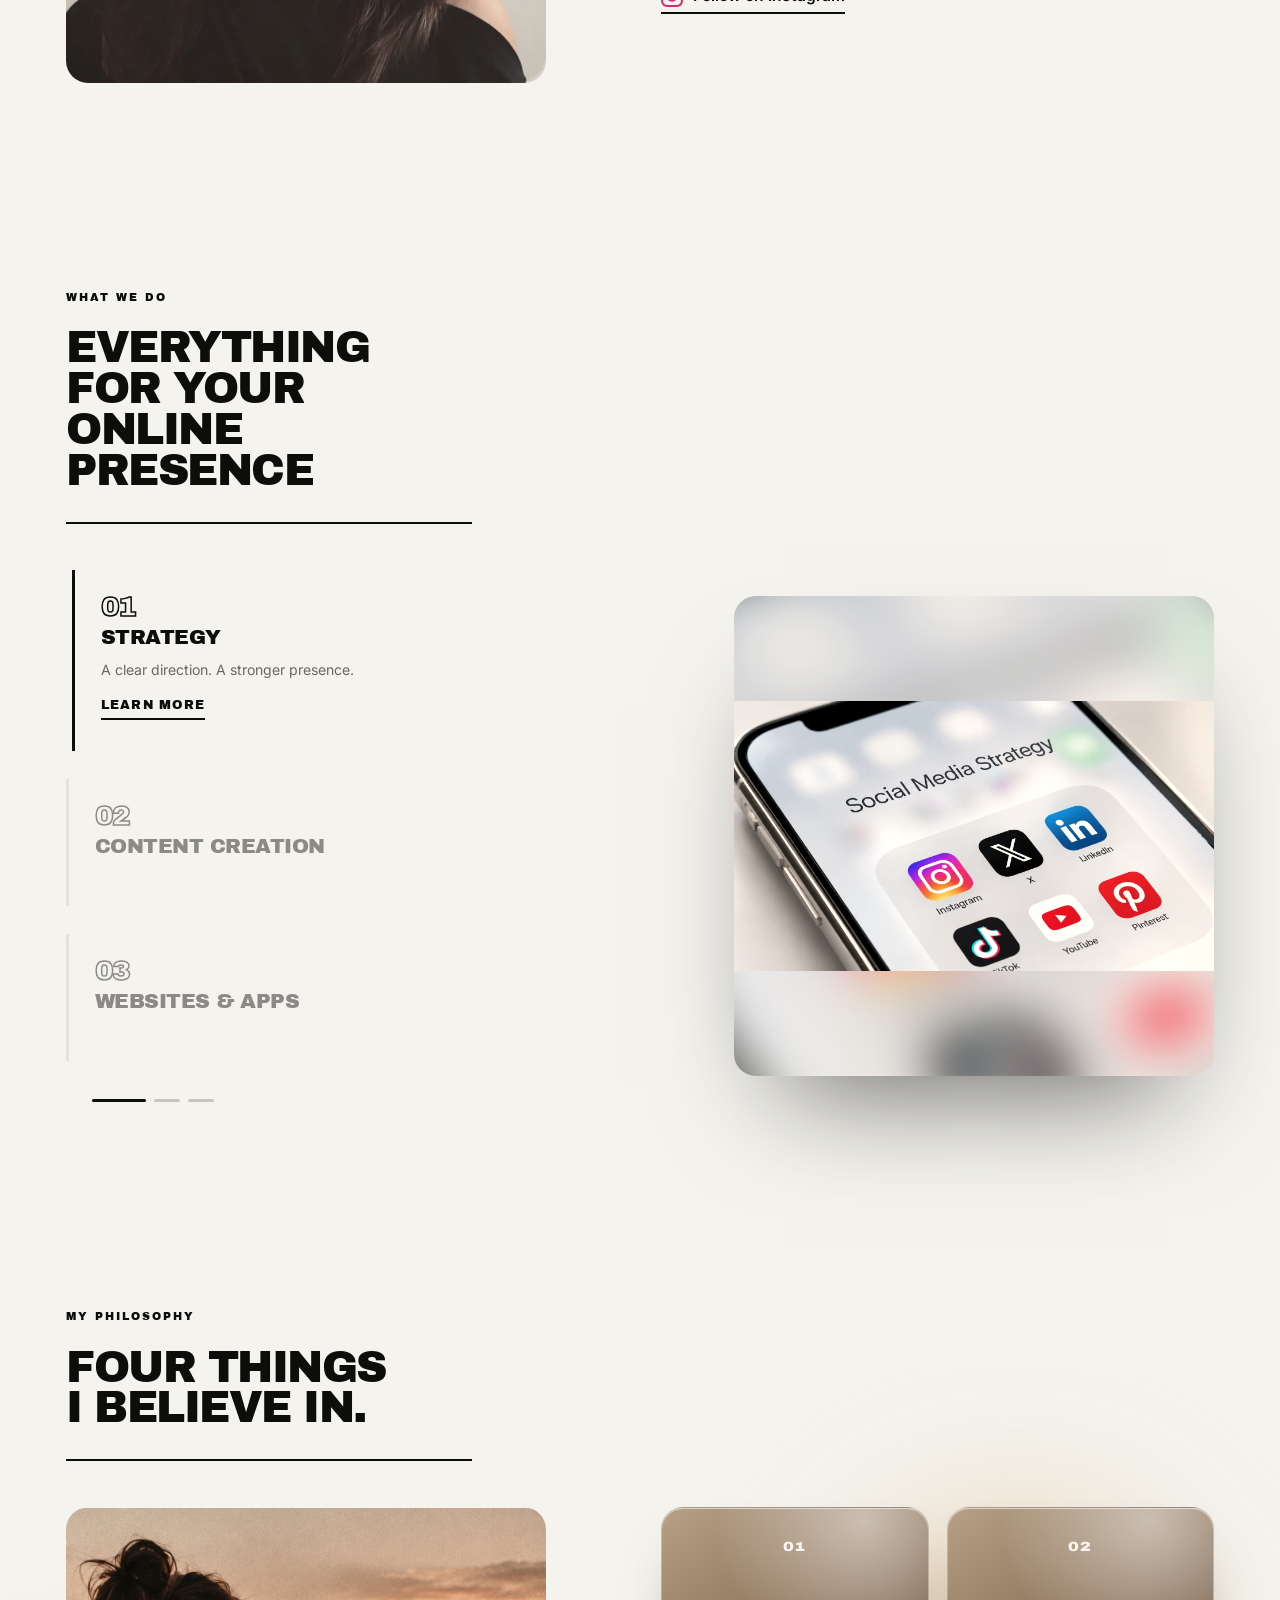
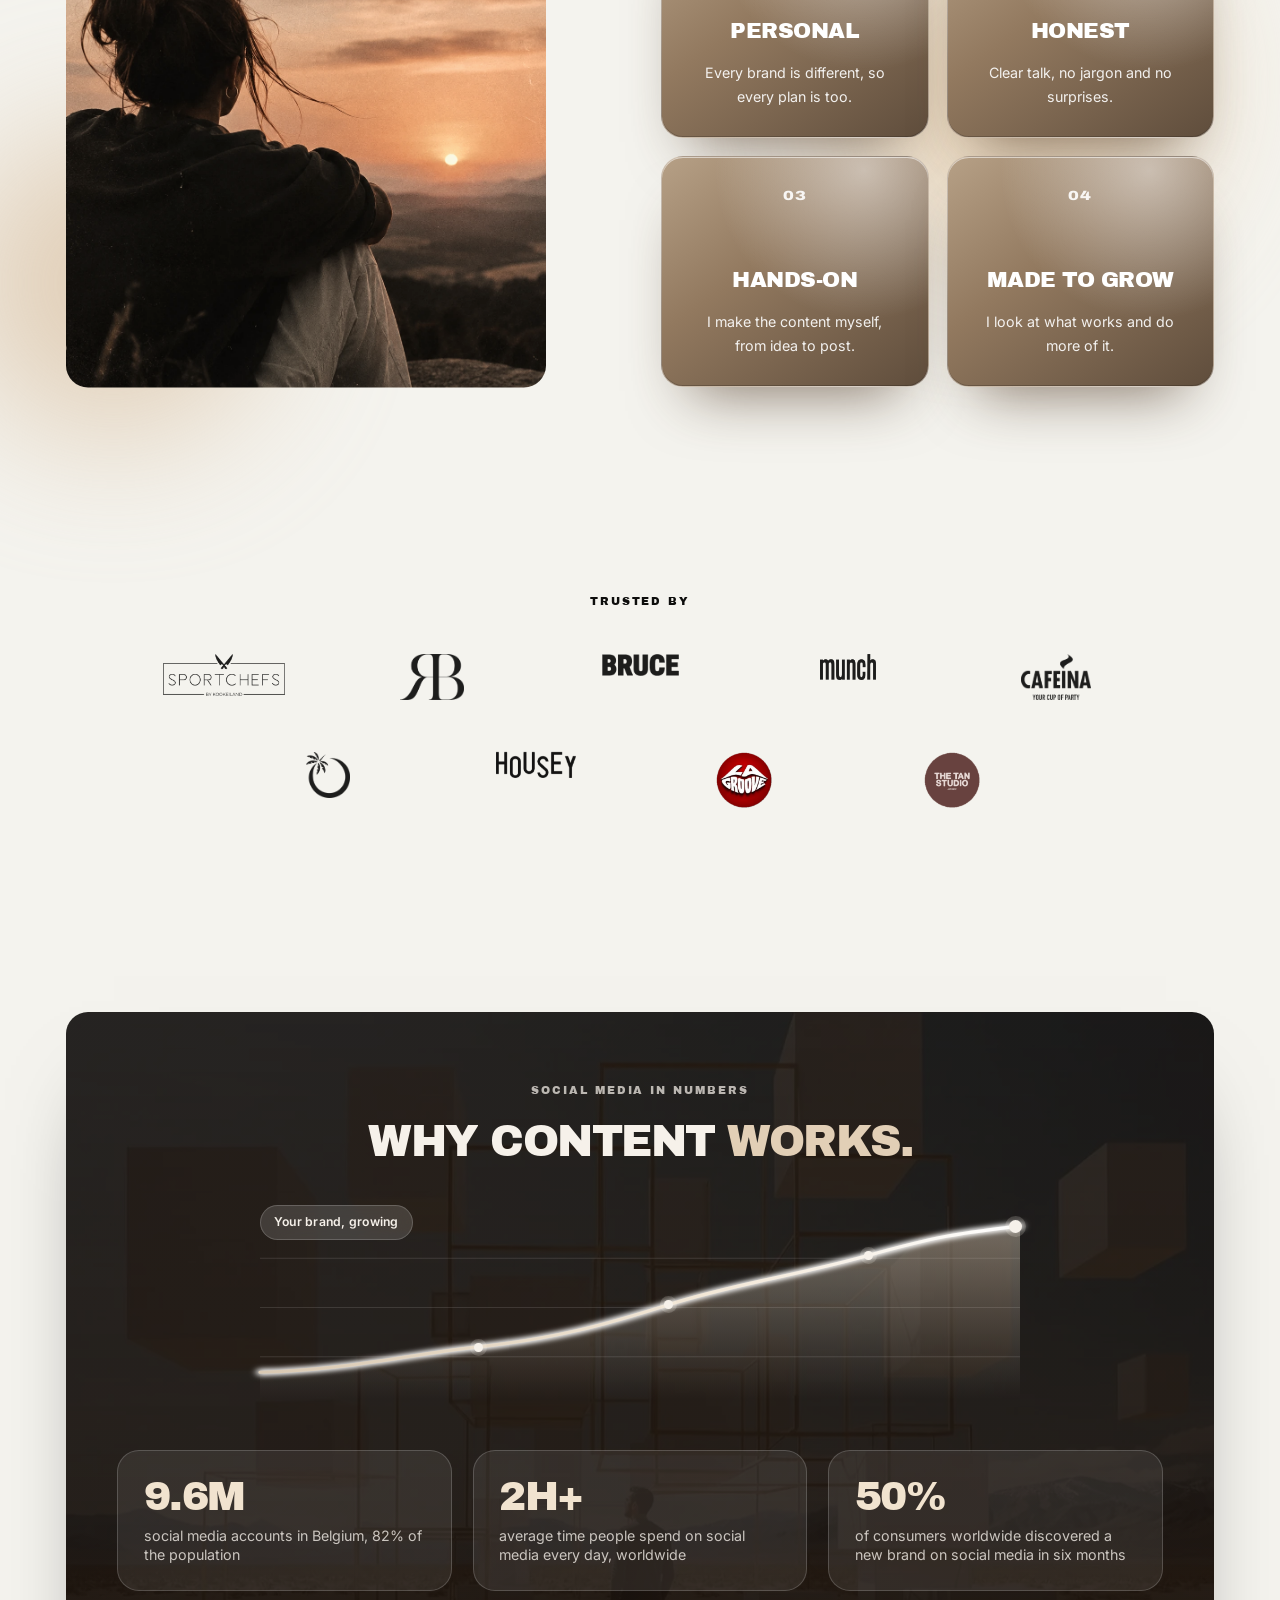
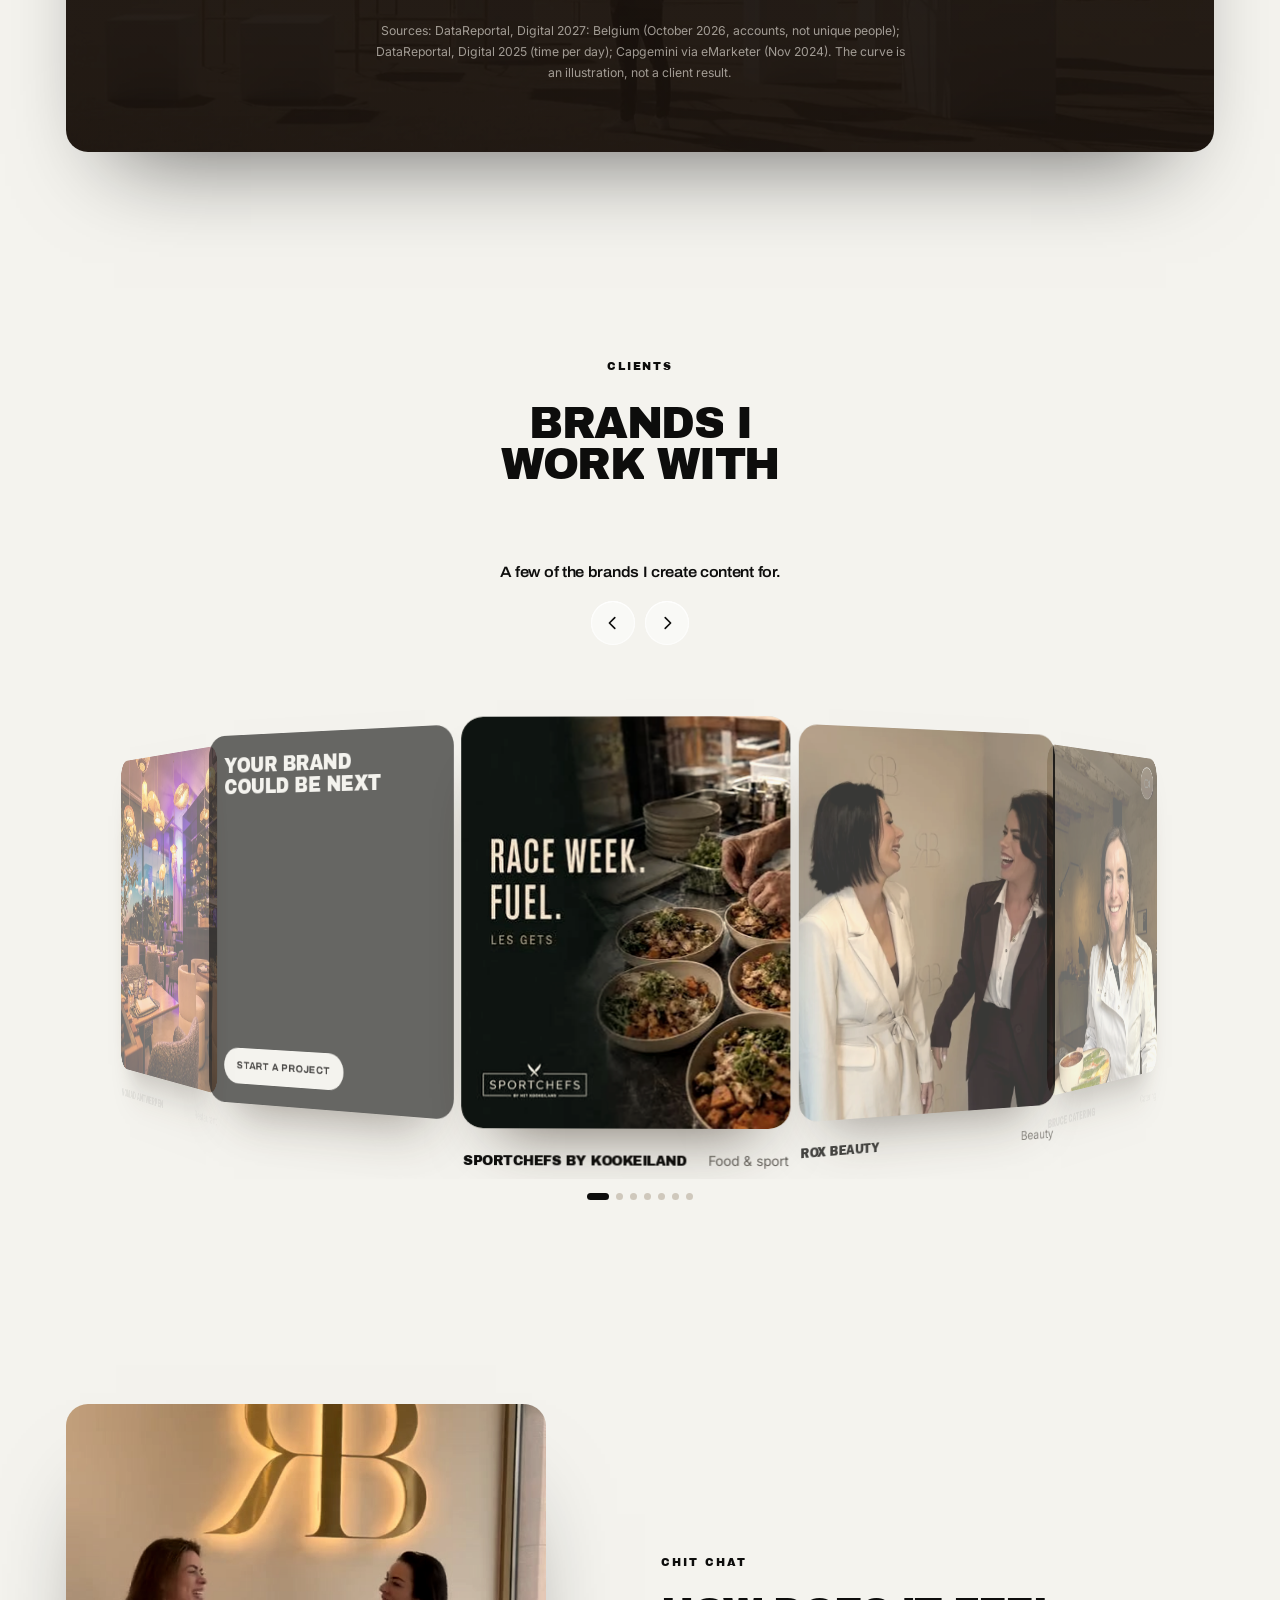
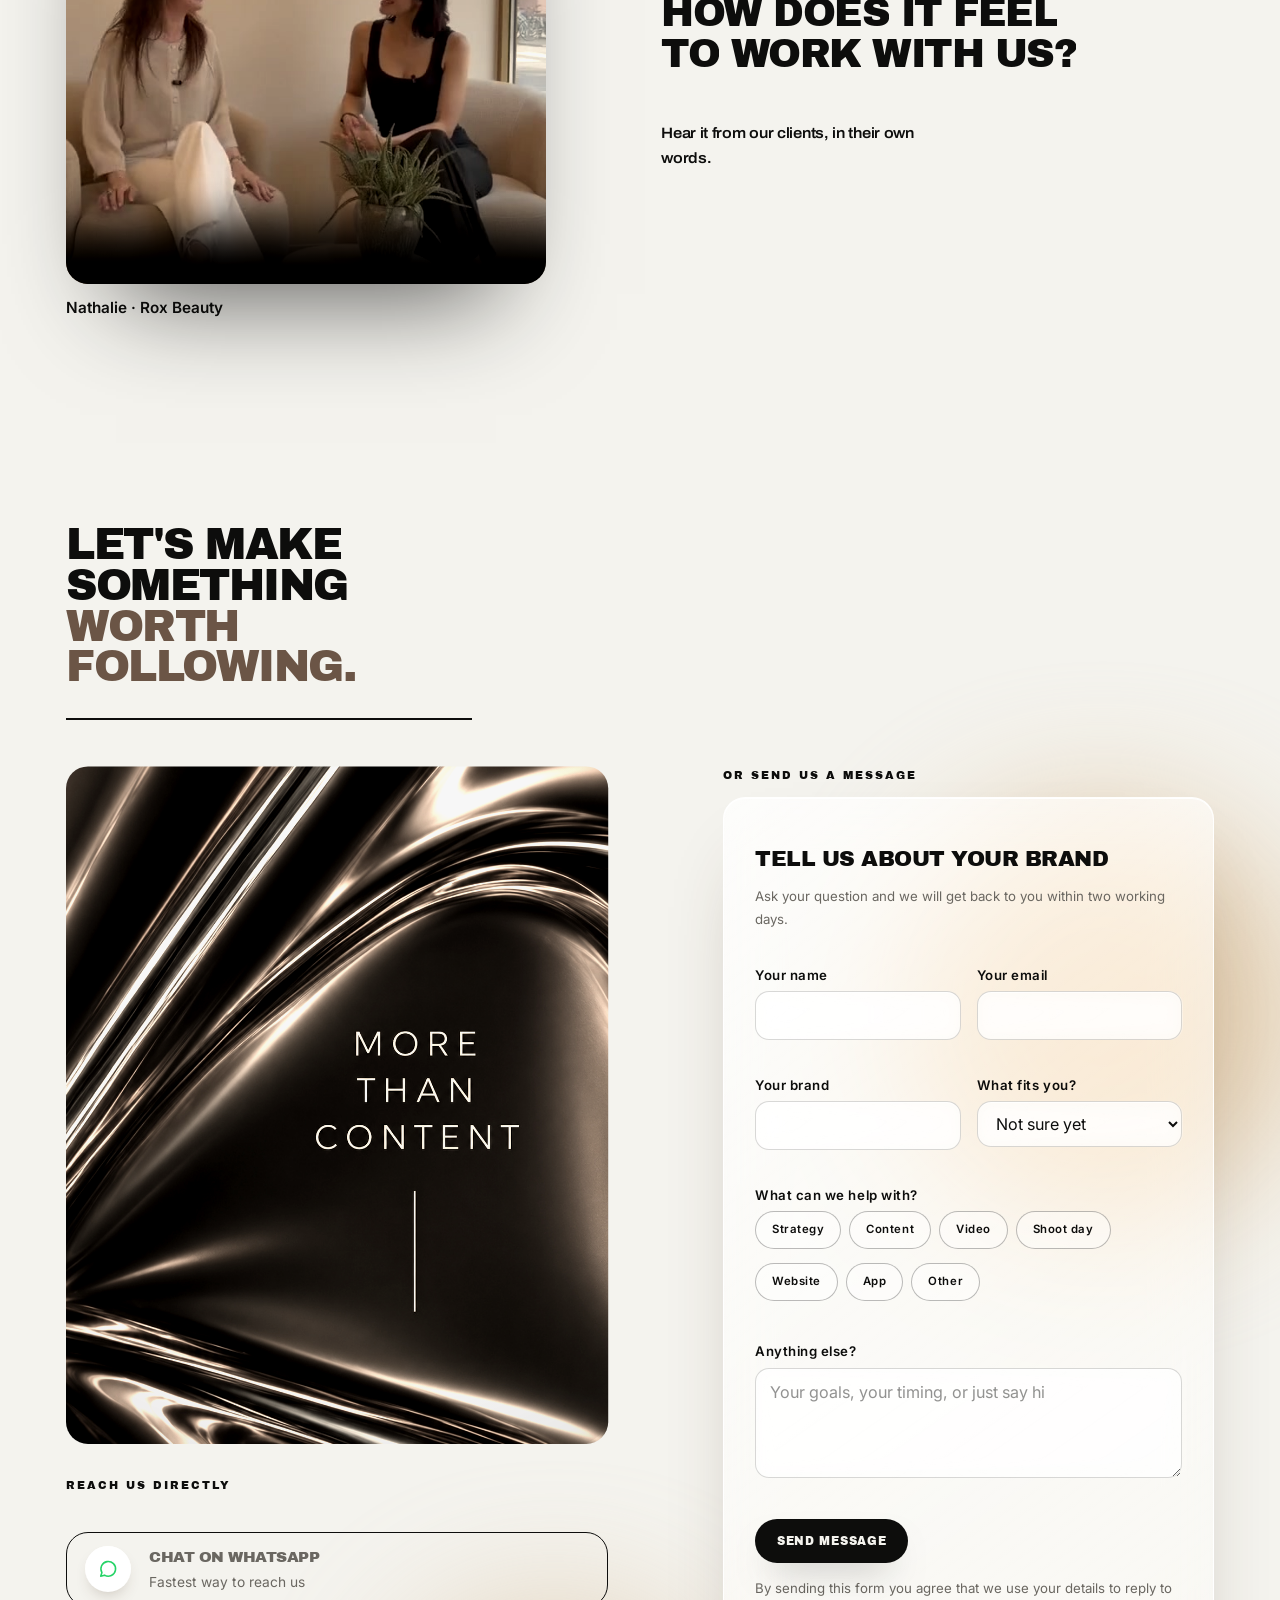
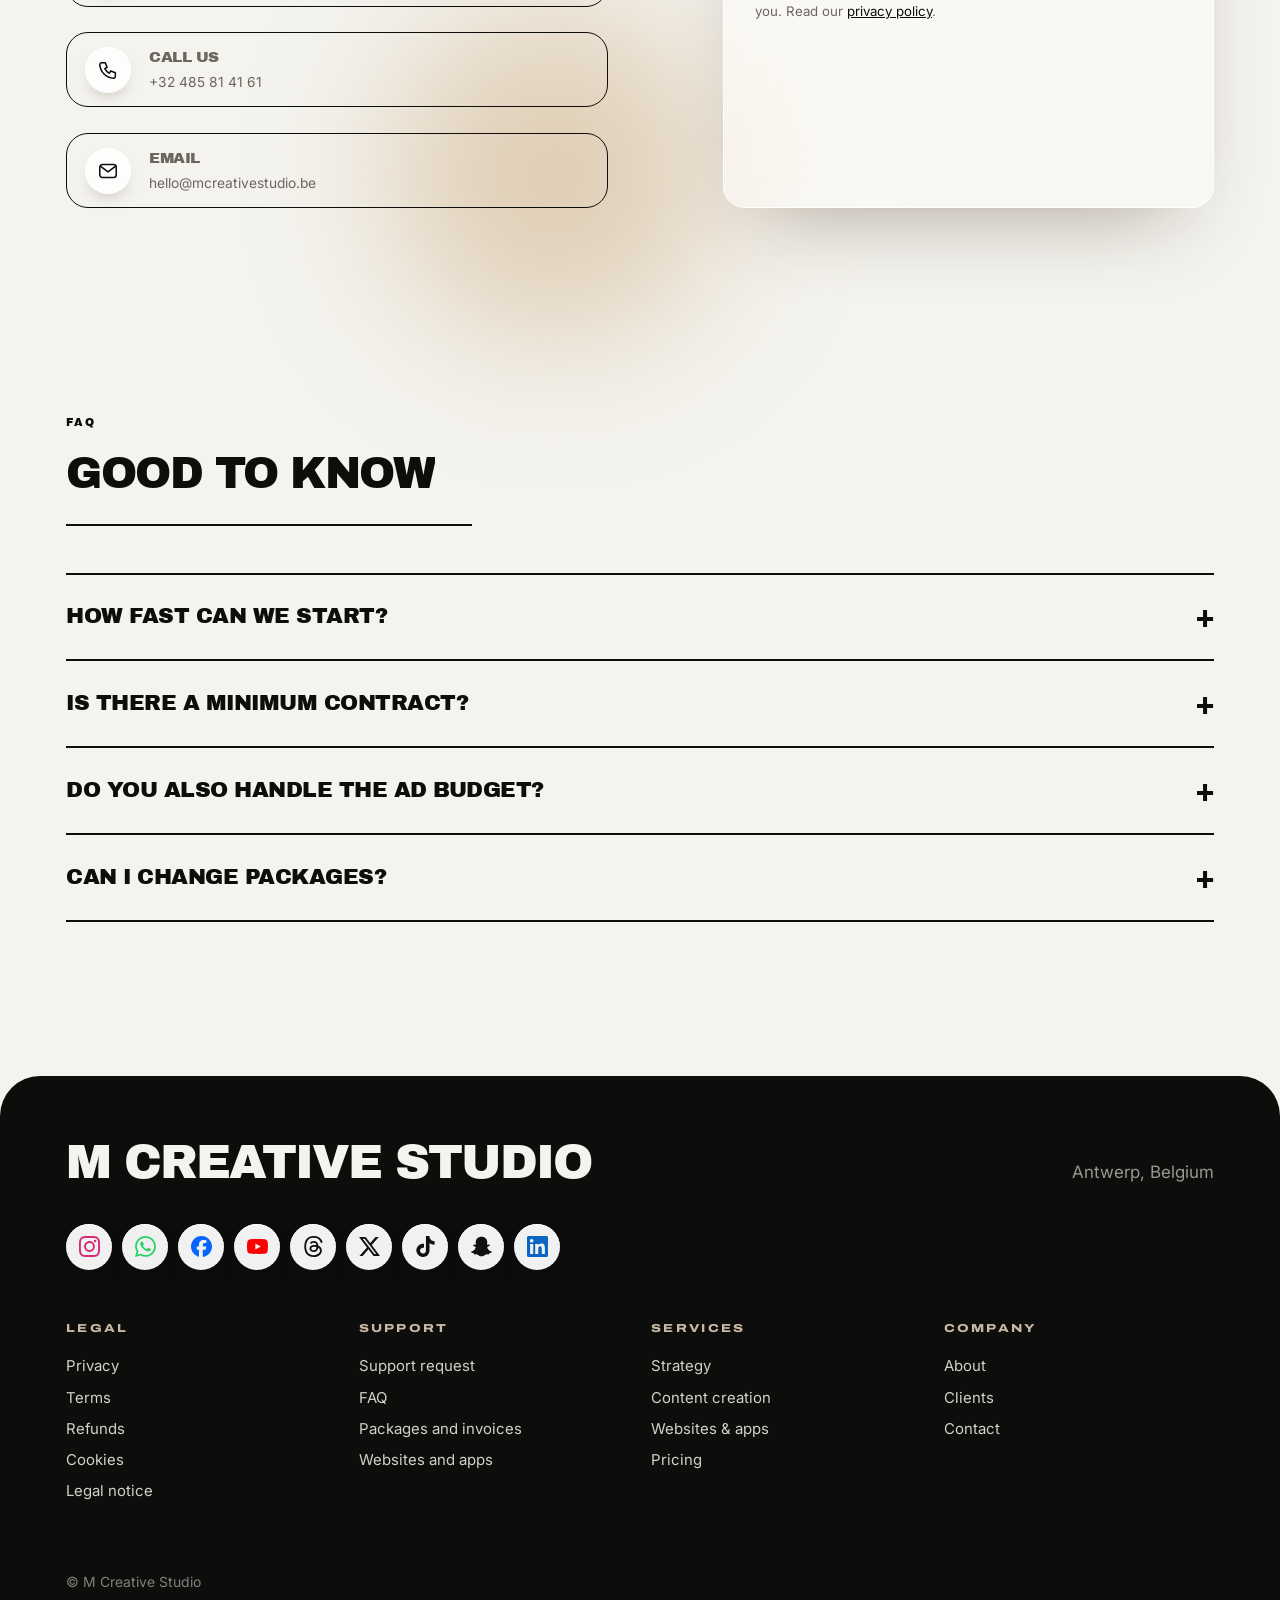
==== commit 9139d50c: "Mobile alignment, hero heading larger, review heading" ====
--- a/index.html
+++ b/index.html
@@ -7,7 +7,7 @@
 <meta name="description" content="Social media and content for ambitious brands. Strategy, content creation, websites and apps. Antwerp, Belgium.">
 <link rel="preconnect" href="https://fonts.googleapis.com"><link rel="preconnect" href="https://fonts.gstatic.com" crossorigin>
 <link href="https://fonts.googleapis.com/css2?family=Archivo+Black&family=Archivo:wdth,wght@62..125,100..900&family=Inter:wght@300;400;500;600&display=swap" rel="stylesheet">
-<link rel="stylesheet" href="mag.css?v=1794959546">
+<link rel="stylesheet" href="mag.css?v=1794960185">
 </head>
 <body>
 <a class="skip" href="#contact">Skip to contact</a>
@@ -160,7 +160,7 @@
     <figure class="rvid rv"><video id="rv" poster="img/review-poster.jpg" preload="none" playsinline controls><source src="media/review.mp4" type="video/mp4"></video><figcaption>Nathalie · Rox Beauty</figcaption></figure>
     <div>
       <p class="lab rv">Chit chat</p>
-      <h2 class="mega2 rv">How does it feel to work with us?</h2>
+      <h2 class="mega2 rv">How does it feel<br> to work with us?</h2>
       <p class="lead rv">Hear it from our clients, in their own words.</p>
     </div>
   </div>
@@ -291,6 +291,6 @@
     </div>
   </div>
 </div>
-<script src="mag.js?v=1794959546"></script>
+<script src="mag.js?v=1794960185"></script>
 </body>
 </html>
--- a/mag.css
+++ b/mag.css
@@ -1203,3 +1203,22 @@
   .beliefs li h3{font-size:clamp(26px,7.4vw,32px)!important;line-height:1.05!important;margin:0 0 16px!important}
   .beliefs li p{font-size:clamp(17px,4.6vw,19px)!important;line-height:1.55!important;max-width:22ch!important;margin:0 auto!important}
 }
+
+/* v46: koppen in balans (geen wees-woord als "US?"), review-kop kleiner */
+.mega2,h1,h2,h3{text-wrap:balance}
+.rev-grid .mega2{font-size:clamp(28px,3.1vw,48px)!important;line-height:1.02!important}
+@media(max-width:800px){.rev-grid .mega2{font-size:clamp(26px,7.4vw,34px)!important}}
+
+/* v47: review-kop op 2 rijen: "HOW DOES IT FEEL / TO WORK WITH US?" (US? blijft bij WITH) */
+.rev-grid .mega2{max-width:none!important;white-space:nowrap;text-wrap:nowrap}
+@media(max-width:800px){.bigcard .mega2{font-size:clamp(20px,5.7vw,30px)!important;white-space:nowrap;text-wrap:nowrap}}
+
+/* v48: mobiel: alle tekst begint op dezelfde linkerlijn (Chit chat-blok had extra inspringing) */
+@media(max-width:800px){
+  .rev-grid>div,.rev-grid>div>*{padding-left:0!important;margin-left:0!important;text-align:left!important;align-self:flex-start!important}
+  .rev-grid>div{width:100%}
+}
+@media(max-width:800px){#work .ch,#work .ch>*{text-align:left!important;margin-left:0!important;margin-right:auto!important;align-items:flex-start!important;max-width:none!important}}
+
+/* v49: mobiel hero-kop groter, blijft op 2 rijen (past op elke breedte) */
+@media(max-width:800px){.hero .mega{font-size:min(calc((100vw - 40px) / 12.9),34px)!important;line-height:1.1!important}}
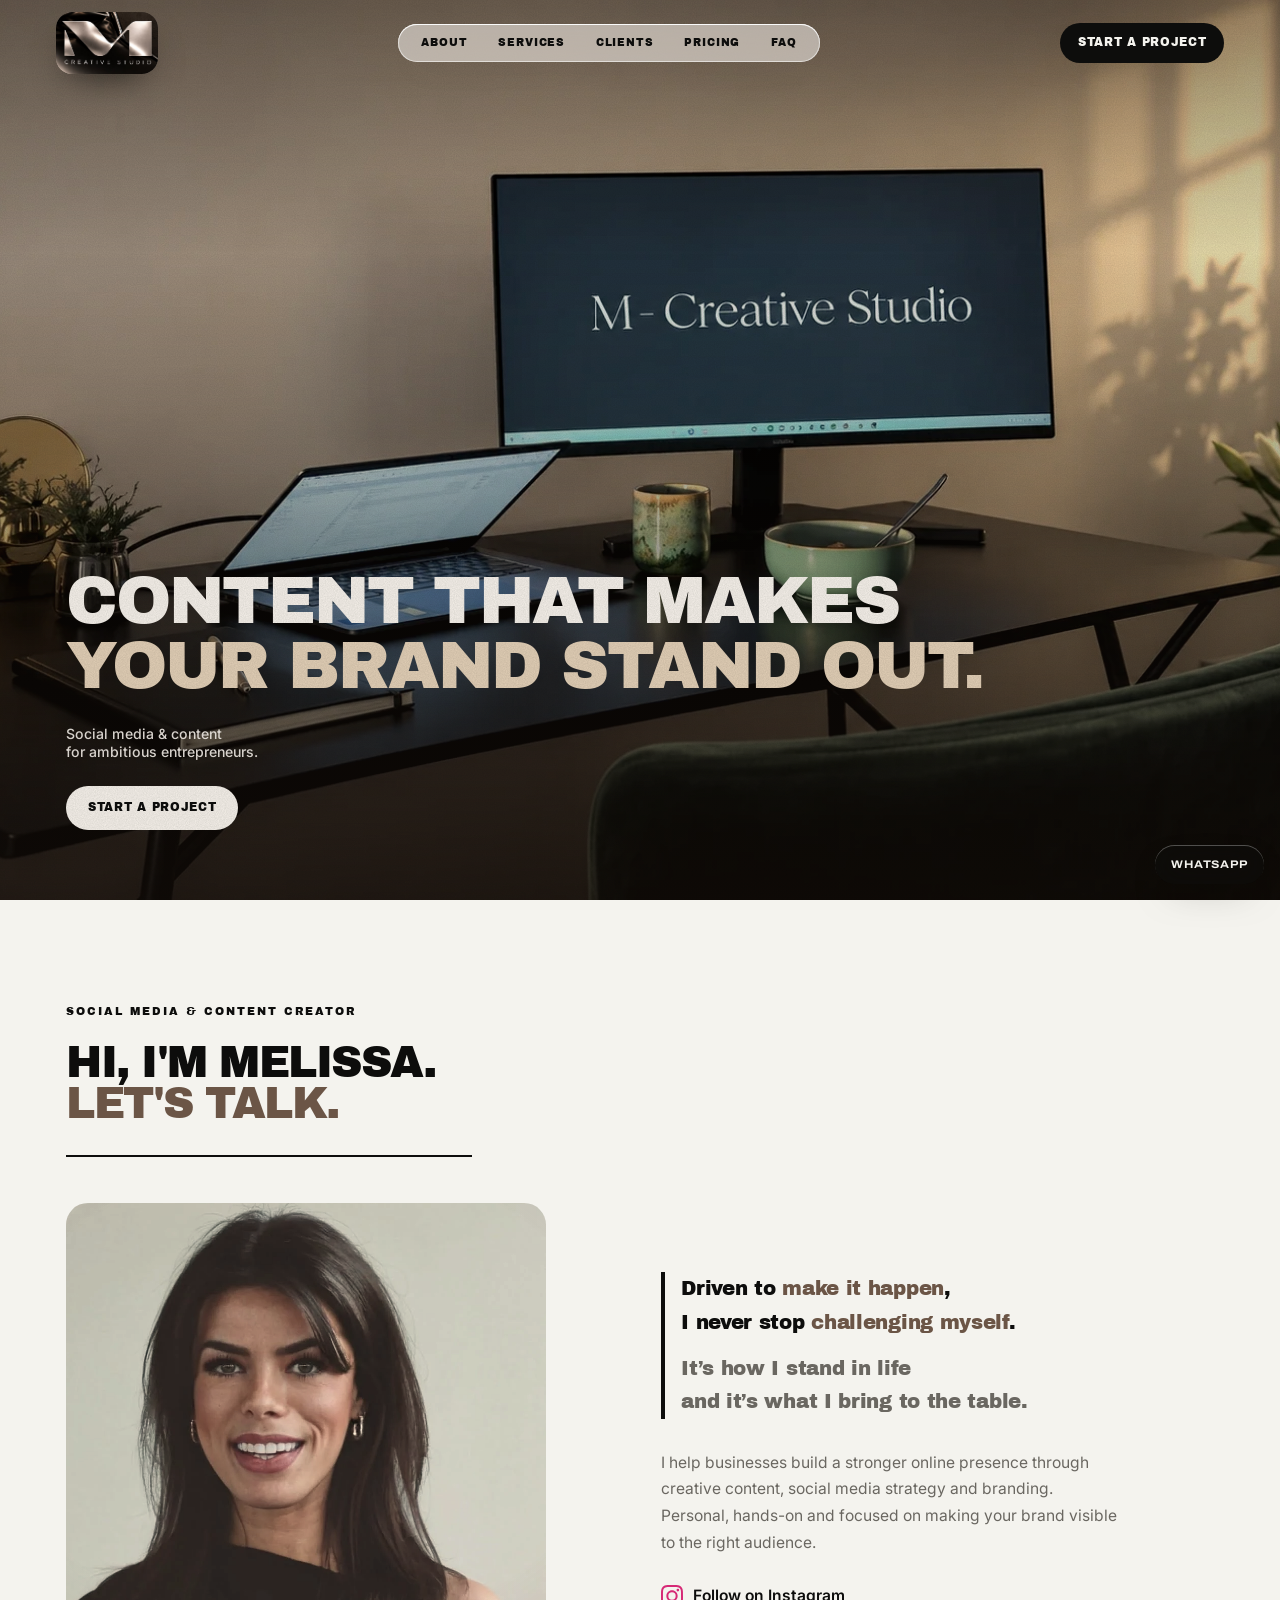
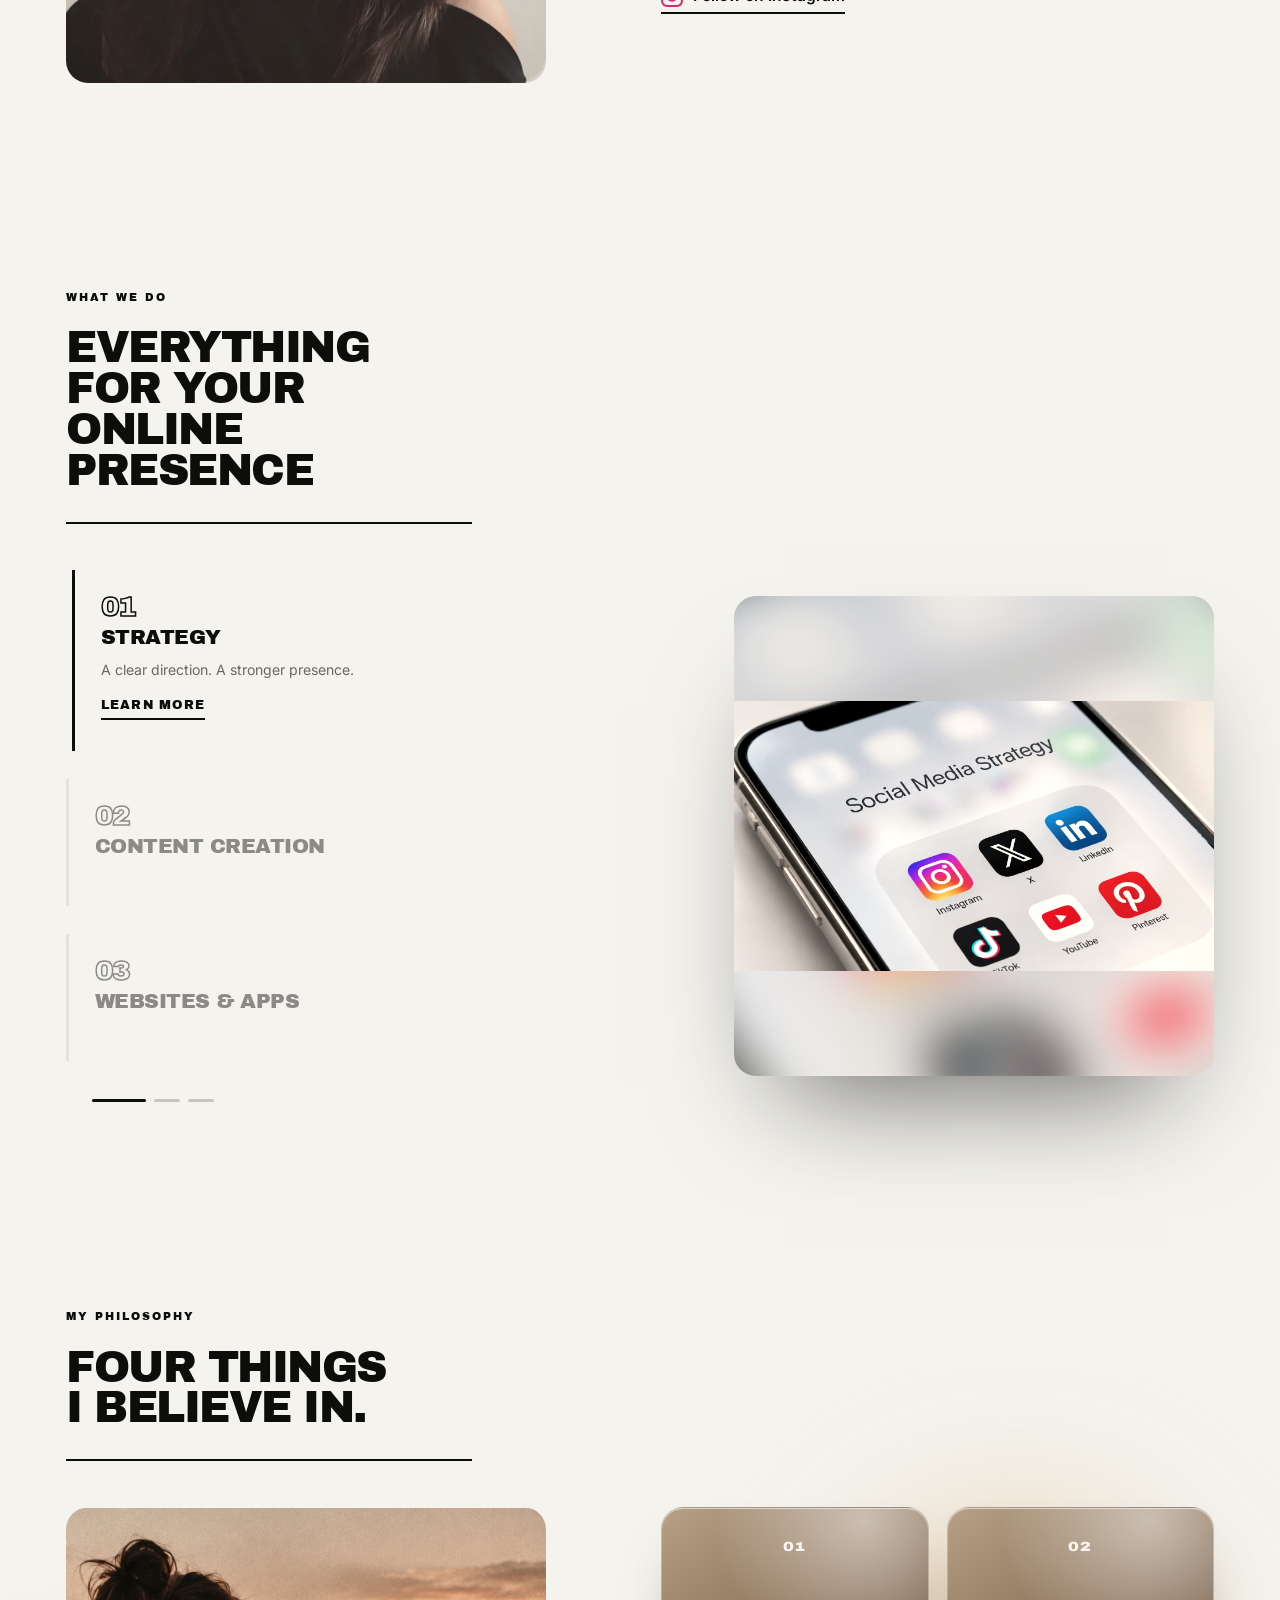
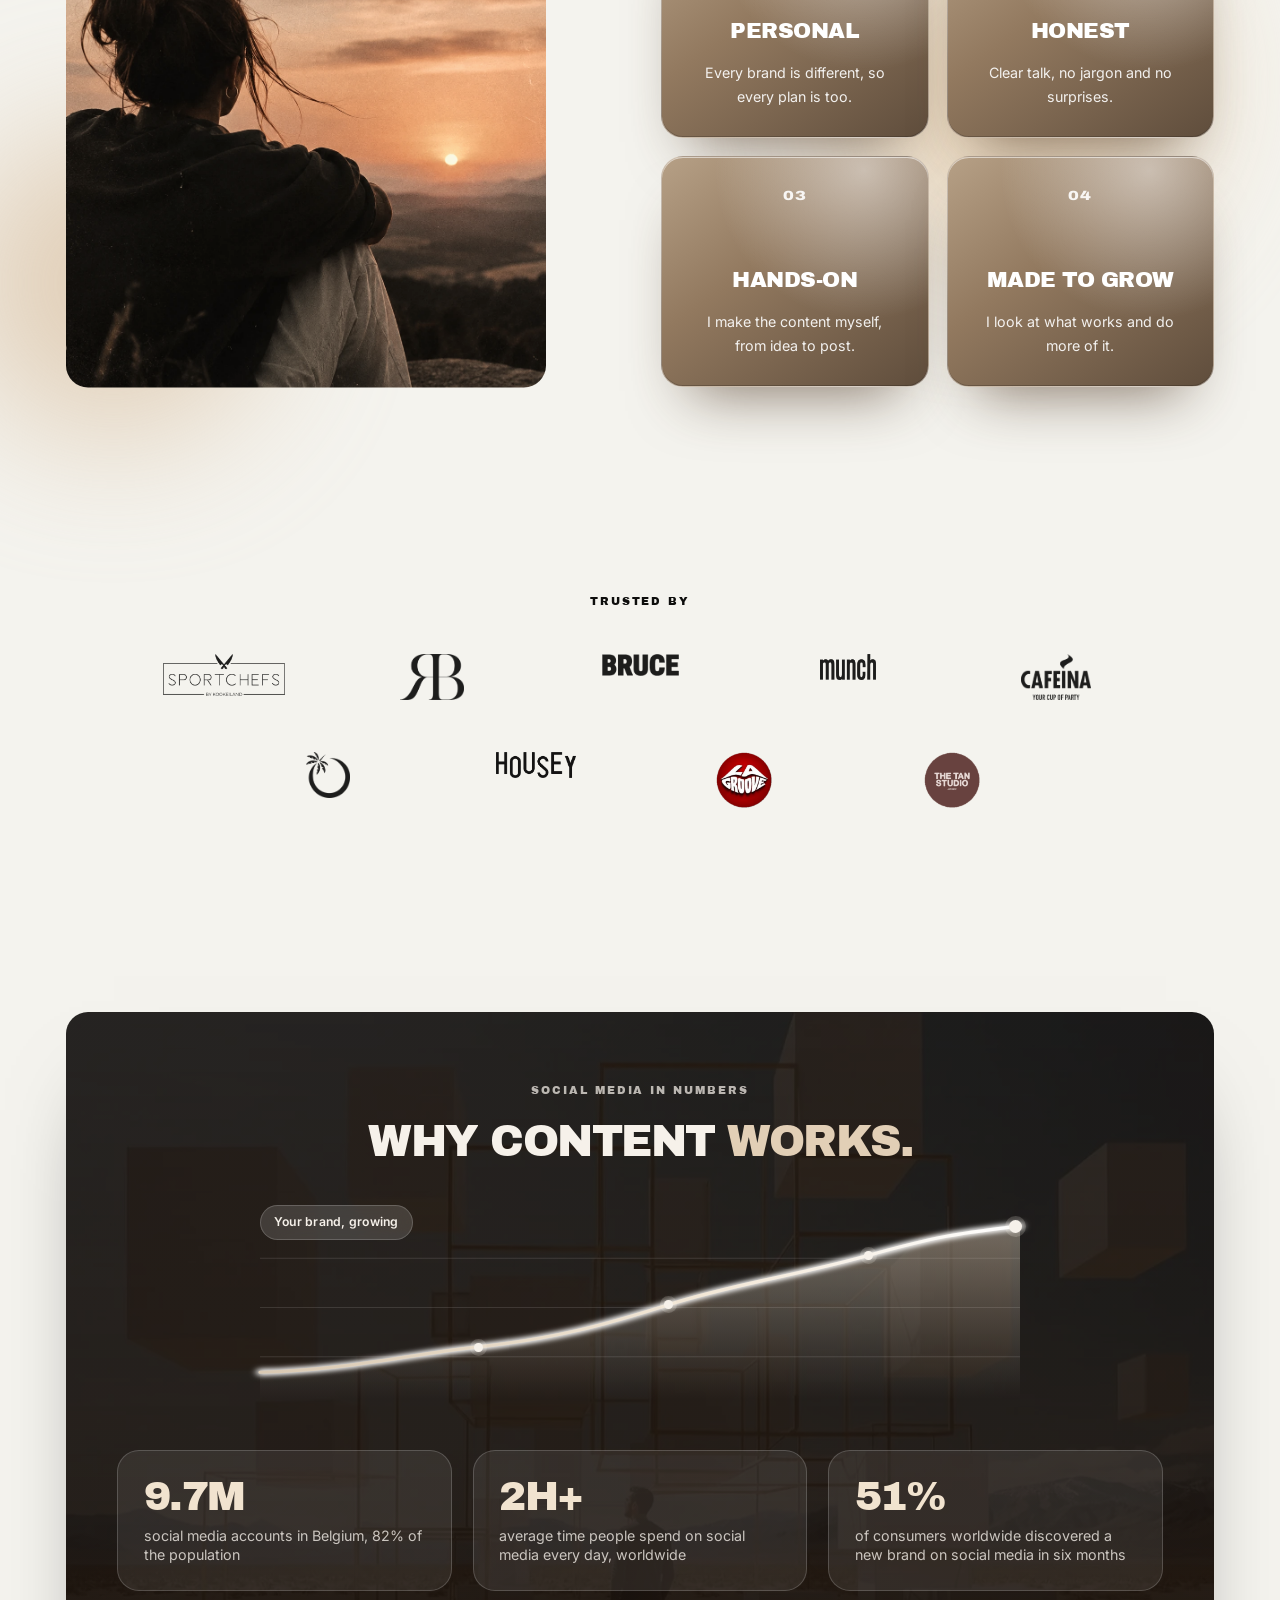
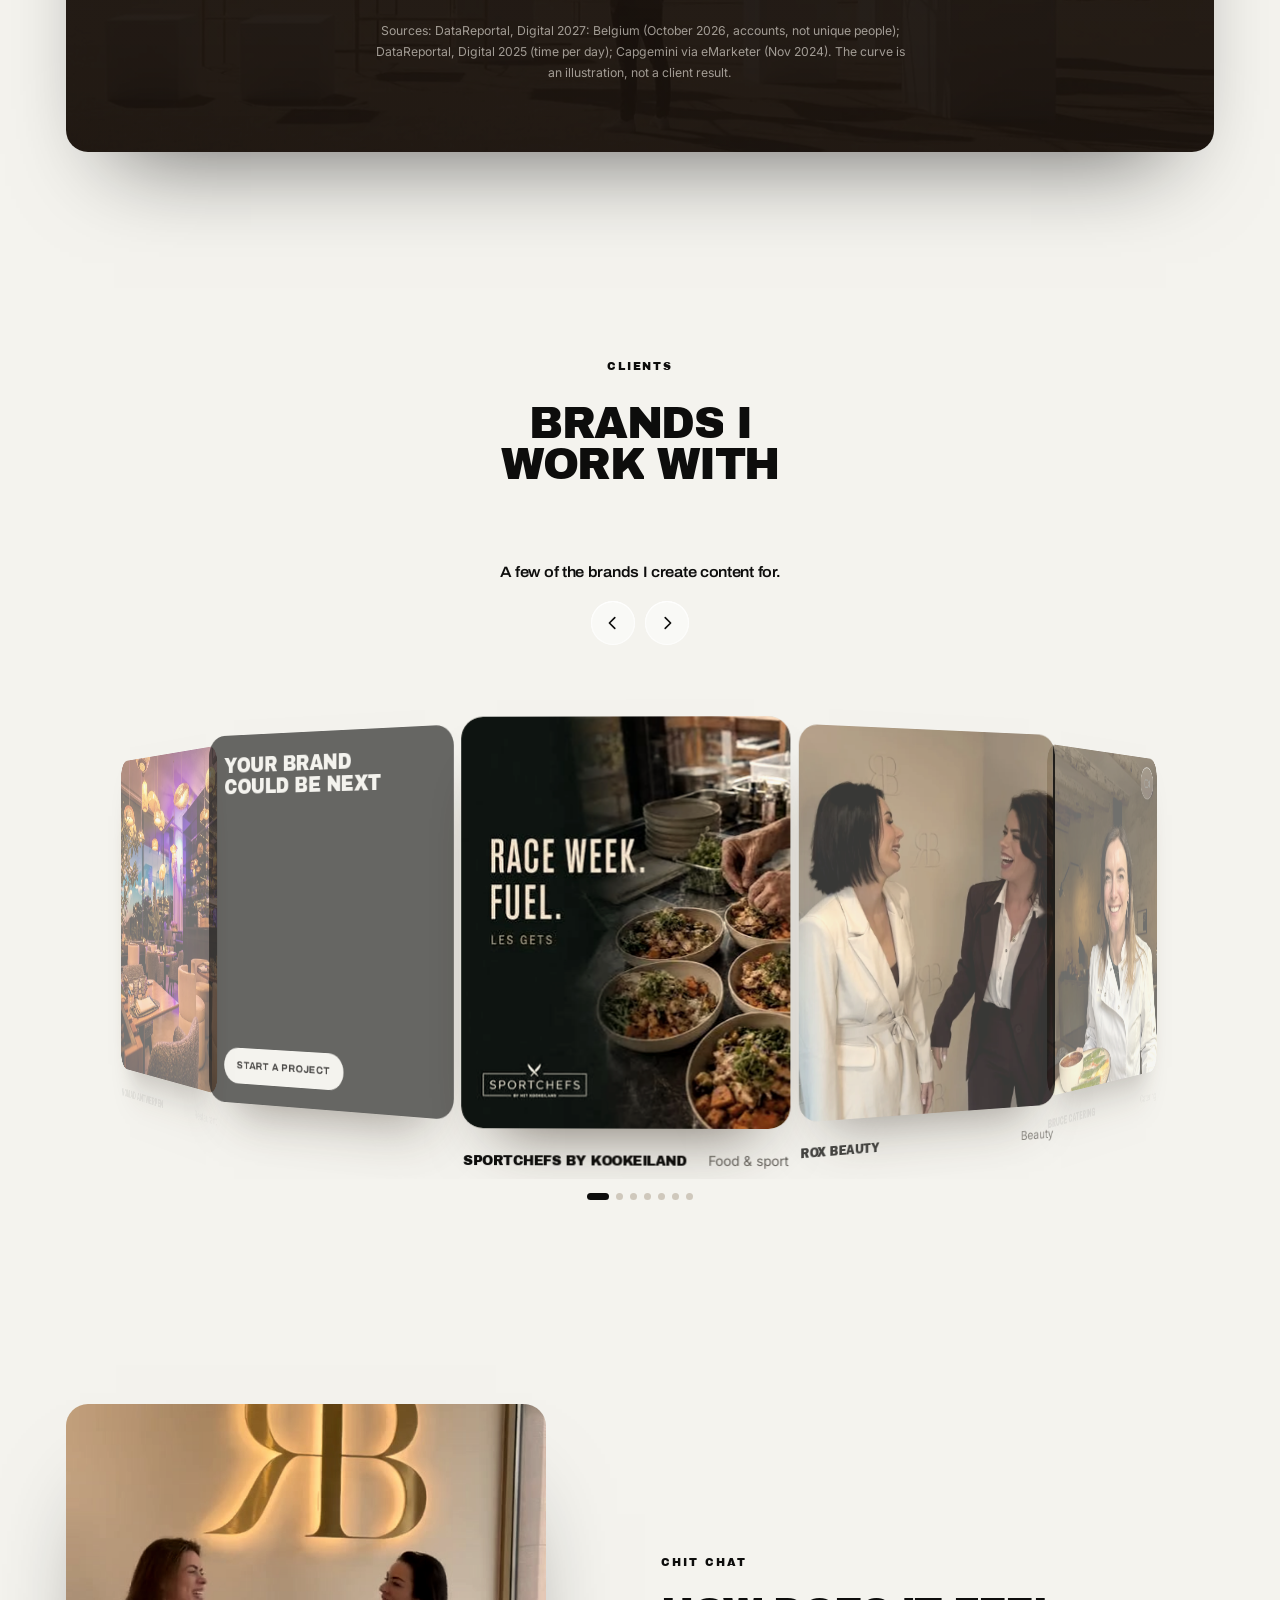
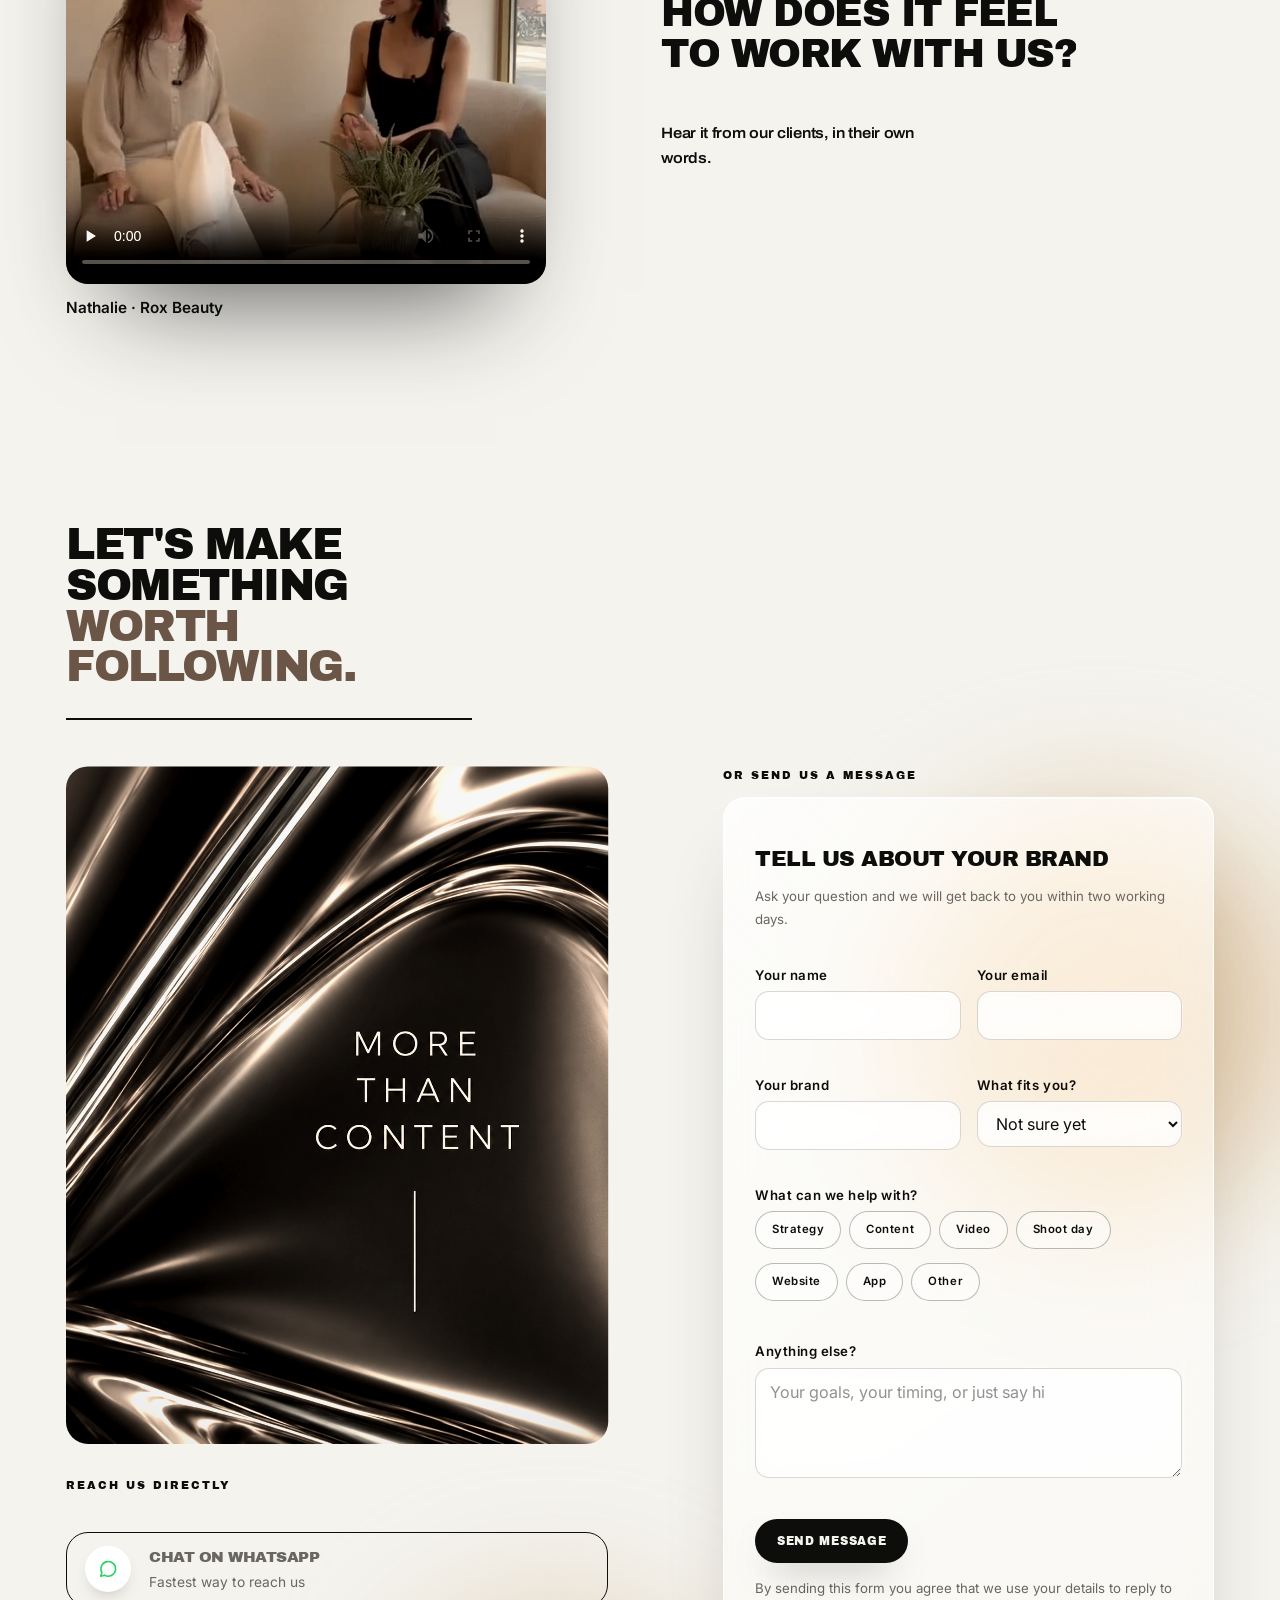
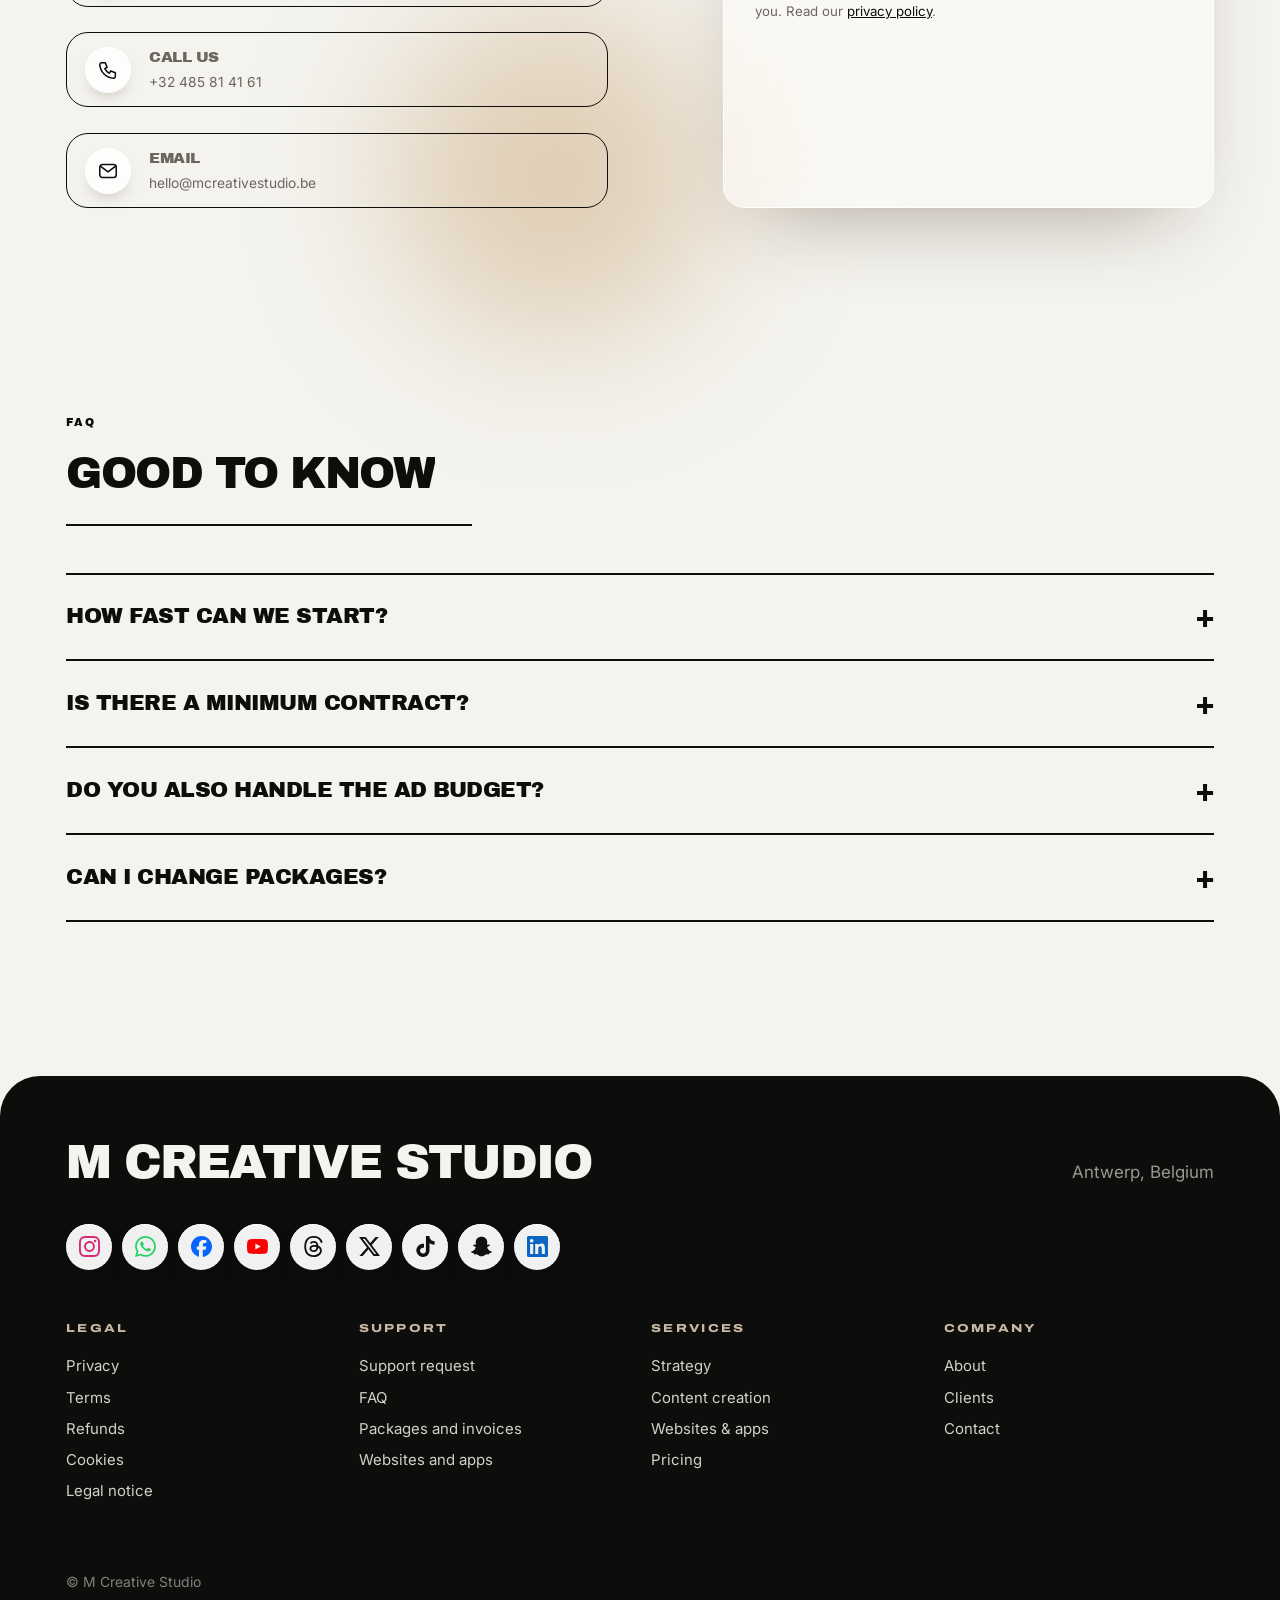
==== commit 4b993f76: "noindex on test site" ====
--- a/index.html
+++ b/index.html
@@ -1,6 +1,7 @@
 <!doctype html>
 <html lang="en">
 <head>
+<meta name="robots" content="noindex,nofollow">
 <meta charset="utf-8">
 <meta name="viewport" content="width=device-width,initial-scale=1,viewport-fit=cover">
 <title>M Creative Studio | Social media & content for ambitious entrepreneurs</title>
